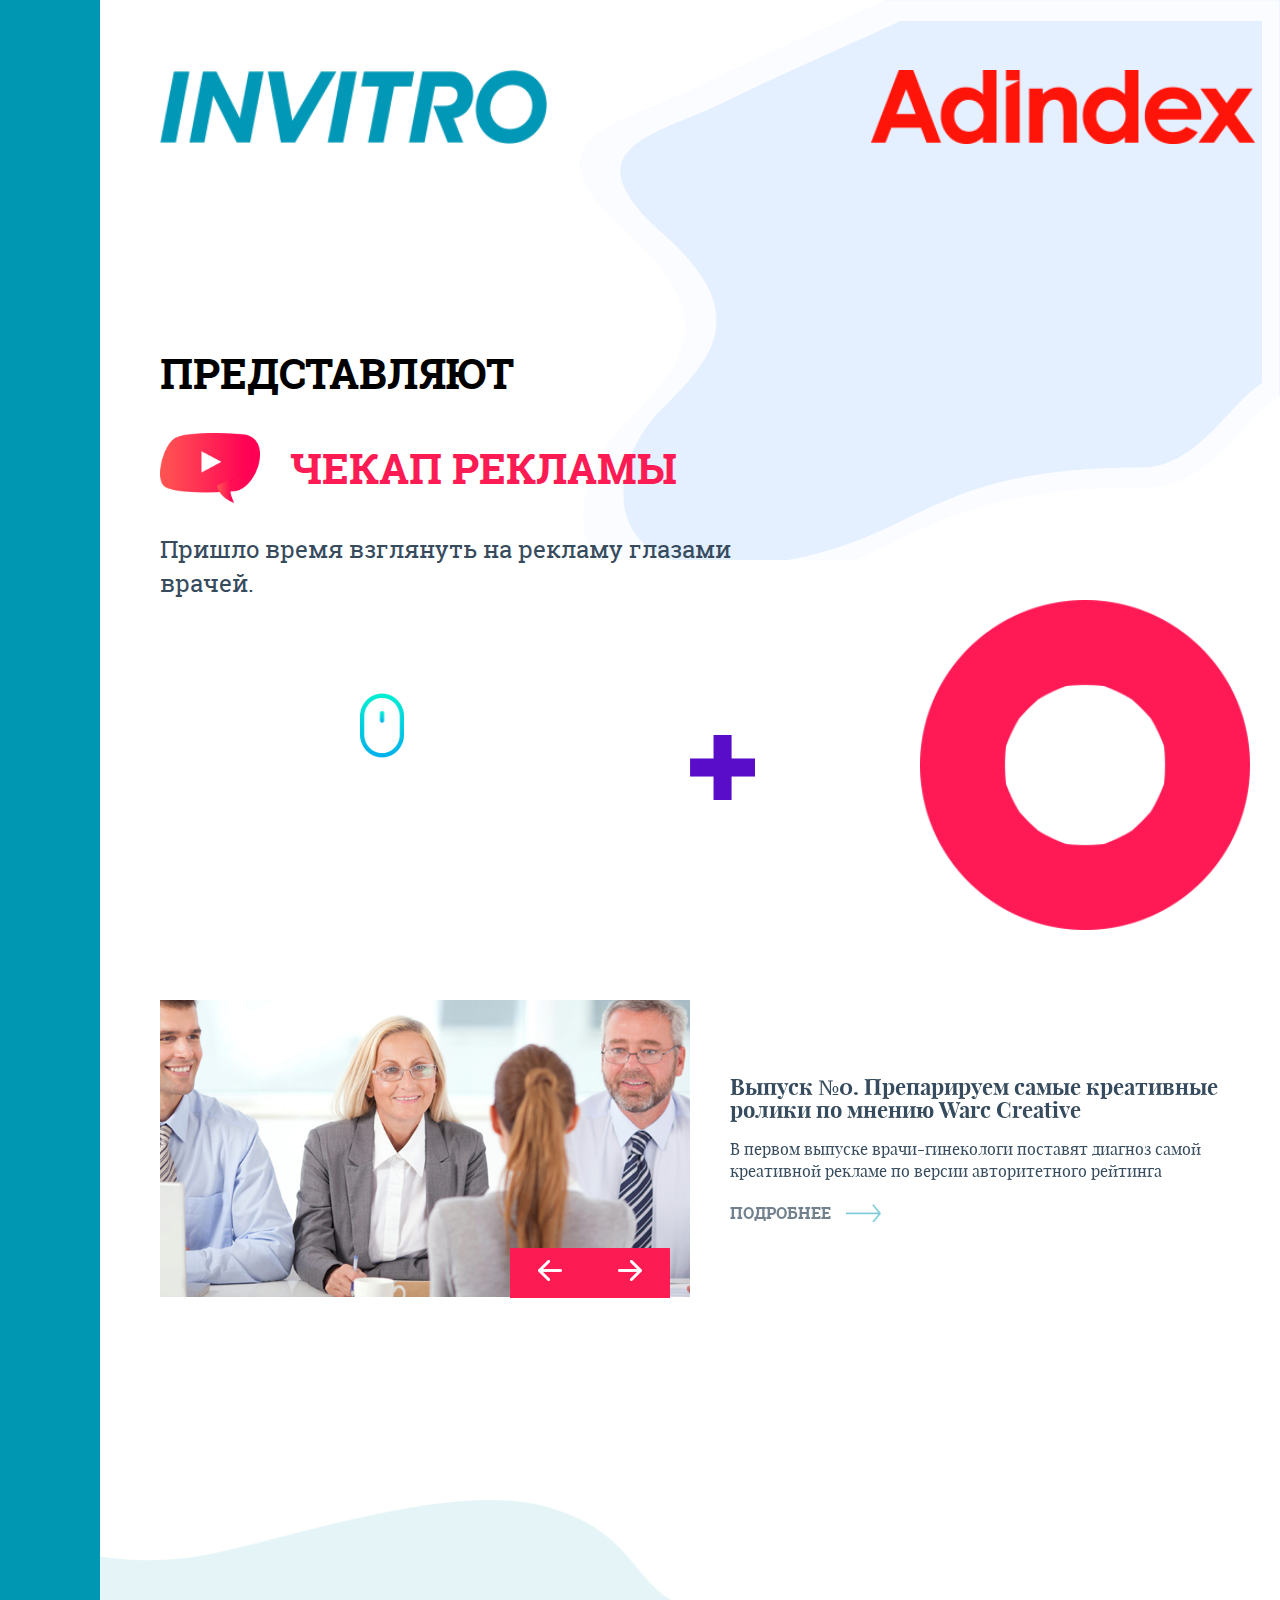
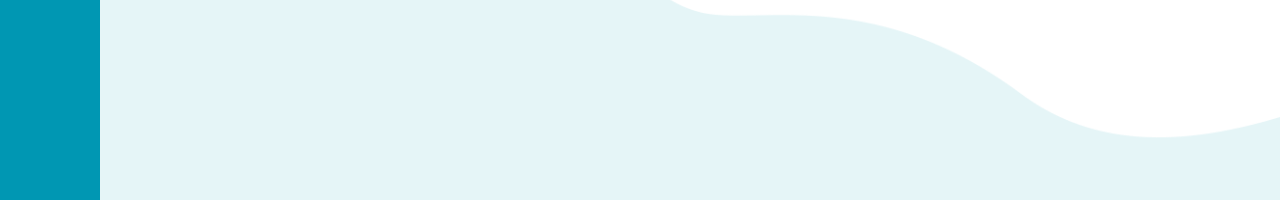
==== docs/index.html @ c3a10576 "Добавил файл docs" ====
<!DOCTYPE html>
<html lang="en">
  <head>
    <meta charset="UTF-8">
    <meta name="viewport" content="width=device-width, initial-scale=1.0">
    <meta name="keywords" content="">
    <meta name="description" content="">
    <meta http-equiv="X-UA-Compatible" content="ie=edge">
    <link rel="stylesheet" href="./assets/styles/app.min.css">
    <script src="assets/scripts/bundle.js" defer></script>
    <script src="https://api-maps.yandex.ru/2.1/?lang=ru_RU" type="text/javascript"></script>
  </head>
  <body>
    <div class="wrapper">
      <div class="maincontent">
        <div class="left_wing">
          <div class="share__social">
            <script src="https://yastatic.net/es5-shims/0.0.2/es5-shims.min.js"></script>
            <script src="https://yastatic.net/share2/share.js"></script>
            <div class="ya-share2" data-services="vkontakte,facebook,telegram" data-counter=""></div>
          </div>
        </div>
        <div class="content">
          <section class="section-first">
            <div class="paralax">
              <div class="paralax-layer1"><img src="assets/images/paralax/layer1.png"></div>
              <div class="paralax-layer2">
                <div class="paralax__doctor-img1"><img src="assets/images/medical/doc1.png"></div>
                <div class="paralax__doctor-img2"><img src="assets/images/medical/doc2.png"></div>
                <div class="paralax__doctor-img3"><img src="assets/images/medical/doc3.png"></div>
                <div class="paralax__doctor-img4"><img src="assets/images/medical/doc4.png"></div>
                <div class="paralax__doctor-img5"><img src="assets/images/medical/doc5.png"></div>
              </div>
              <div class="paralax-layer3"><img src="assets/images/paralax/layer3.png"></div>
              <div class="paralax-layer4">
                <div class="paralax-parts1"><img src="assets/images/parts2/parts1.png"></div>
                <div class="paralax-parts2"><img src="assets/images/parts2/parts2.png"></div>
                <div class="paralax-parts3"><img src="assets/images/parts2/parts3.png"></div>
                <div class="paralax-parts4"><img src="assets/images/parts2/parts4.png"></div>
                <div class="paralax-parts5"><img src="assets/images/parts2/parts5.png"></div>
                <div class="paralax-parts6"><img src="assets/images/parts2/parts6.png"></div>
                <div class="paralax-parts7"><img src="assets/images/parts2/parts7.png"></div>
                <div class="paralax-parts8"><img src="assets/images/parts2/parts8.png"></div>
                <div class="paralax-parts9"><img src="assets/images/parts2/parts9.png"></div>
                <div class="paralax-parts10"><img src="assets/images/parts2/parts10.png"></div>
                <div class="paralax-parts11"><img src="assets/images/parts2/parts11.png"></div>
              </div>
            </div>
            <div class="header">
              <div class="container-home logo-flex"> <a class="link-logo" href="https://www.invitro.ru/" target="_blank"><img class="img-logo" src="assets/images/invpic.png" alt="invitro"></a><a class="link-logo" href="https://adindex.ru/"><img class="img-logo" src="assets/images/adindex.png" alt="adindex"></a></div>
            </div>
            <div class="presents">
              <div class="container-home">
                <div class="presents__shrt-text">Представляют</div>
                <div class="checkup-box">
                  <div class="checkup-item">
                    <div class="checkup-img-wr"><img class="checkup-img" src="assets/images/playred.png"></div>
                    <div class="checkup__shrt-text">Чекап рекламы</div>
                  </div>
                  <div class="checkup__text">Пришло время взглянуть на рекламу глазами <br />врачей. </div>
                  <div class="checkup__mouse">
                    <div class="mouse-img-wr"><img class="mouse-img" src="assets/images/mouse.png"></div>
                    <div class="checkup__mouse-arrow"><img class="arrow-img1" src="assets/images/1.png"><img class="arrow-img2" src="assets/images/2.png"><img class="arrow-img3" src="assets/images/3.png"></div>
                  </div>
                </div>
              </div>
            </div>
            <div class="mouse-mobile">
              <div class="mouse-mobile-img-wr"><img class="mouse-img" src="assets/images/mouse-mob.png"></div>
            </div>
          </section>
          <section class="section-slider">
            <div class="container-home container-slider">
              <div class="slider-home">
                <div class="slider-left__list">
                  <div class="slider-left__item">
                    <div class="slider-left__wr-img"><img class="slider-left-img" src="assets/images/pick.png"></div>
                  </div>
                  <div class="slider-left__item">
                    <div class="slider-left__wr-img"><img class="slider-left-img" src="assets/images/pick.png"></div>
                  </div>
                  <div class="slider-left__item">
                    <div class="slider-left__wr-img"><img class="slider-left-img" src="assets/images/pick.png"></div>
                  </div>
                </div>
                <div class="slider-right__list">
                  <div class="slider-right__item">
                    <div class="slider-right-wr">
                      <div class="slider_title">Выпуск №0. Препарируем самые креативные ролики по мнению Warc Creative
                      </div>
                      <div class="slider_descr">В первом выпуске врачи-гинекологи поставят диагноз самой креативной рекламе по версии авторитетного рейтинга</div><a class="slider_btn-more" href="#">
                        <div class="btn-more-text"> Подробнее</div>
                        <div class="btn-more-arrow"><img class="more-arrow-img" src="assets/images/arrow.png"></div></a>
                    </div>
                  </div>
                  <div class="slider-right__item">
                    <div class="slider-right-wr">
                      <div class="slider_title">Выпуск №1. Препарируем самые креативные ролики по мнению Warc Creative
                      </div>
                      <div class="slider_descr">В первом выпуске врачи-гинекологи поставят диагноз самой креативной рекламе по версии авторитетного рейтинга</div><a class="slider_btn-more" href="#">
                        <div class="btn-more-text"> Подробнее</div>
                        <div class="btn-more-arrow"><img class="more-arrow-img" src="assets/images/arrow.png"></div></a>
                    </div>
                  </div>
                  <div class="slider-right__item">
                    <div class="slider-right-wr">
                      <div class="slider_title">Выпуск №2. Препарируем самые креативные ролики по мнению Warc Creative
                      </div>
                      <div class="slider_descr">В первом выпуске врачи-гинекологи поставят диагноз самой креативной рекламе по версии авторитетного рейтинга</div><a class="slider_btn-more" href="#">
                        <div class="btn-more-text"> Подробнее</div>
                        <div class="btn-more-arrow"><img class="more-arrow-img" src="assets/images/arrow.png"></div></a>
                    </div>
                  </div>
                </div>
              </div>
            </div>
            <div class="footer"></div>
          </section>
        </div>
      </div>
    </div>
  </body>
</html>
---- docs/assets/styles/app.min.css ----
@charset 'UTF-8';.slick-dots li button:before,.slick-next:before,.slick-prev:before,body{-webkit-font-smoothing:antialiased;-moz-osx-font-smoothing:grayscale}body,html{height:auto}*,::after,::before,legend{-webkit-box-sizing:border-box}button,hr,input{overflow:visible}progress,sub,sup{vertical-align:baseline}.section,.wrapper,body{width:100%;position:relative}.maincontent,.section,.wrapper,body,sub,sup{position:relative}.between,.logo-flex{-webkit-box-pack:justify}.fancybox-container,.fancybox-thumbs,.fancybox-thumbs__list a,.slick-slider{-webkit-tap-highlight-color:transparent}.fancybox-thumbs__list,.slick-dots,li,ul{list-style:none}.fancybox-caption,.fancybox-infobar,.slick-slide.dragging img{pointer-events:none}@font-face{font-family:robotoSlabBold;src:url(../fonts/roboto/slab/robotoslab-bold-webfont.woff2) format('woff2'),url(../fonts/roboto/slab/robotoslab-bold-webfont.woff) format('woff');font-weight:400;font-style:normal}@font-face{font-family:robotoSlabRegular;src:url(../fonts/roboto/slab/robotoslab-regular-webfont.woff2) format('woff2'),url(../fonts/roboto/slab/robotoslab-regular-webfont.woff) format('woff');font-weight:400;font-style:normal}@font-face{font-family:playfairDisplayBold;src:url(../fonts/playfair/playfairdisplay-bold-webfont.woff2) format('woff2'),url(../fonts/playfair/playfairdisplay-bold-webfont.woff) format('woff');font-weight:400;font-style:normal}@font-face{font-family:playfairDisplayRegular;src:url(../fonts/playfair/playfairdisplay-regular-webfont.woff2) format('woff2'),url(../fonts/playfair/playfairdisplay-regular-webfont.woff) format('woff');font-weight:400;font-style:normal}@font-face{font-family:playfairDisplayboldItalic;src:url(../fonts/playfair/playfairdisplay-bolditalic-webfont.woff2) format('woff2'),url(../fonts/playfair/playfairdisplay-bolditalic-webfont.woff) format('woff');font-weight:400;font-style:normal}@font-face{font-family:playfairDisplayItalic;src:url(../fonts/playfair/playfairdisplay-italic-webfont.woff2) format('woff2'),url(../fonts/playfair/playfairdisplay-italic-webfont.woff) format('woff');font-weight:400;font-style:normal}@media screen and (max-width:1200px){html{font-style:16px}}@media screen and (max-width:992px){html{font-style:15px}}@media screen and (max-width:768px){html{font-style:14px}}body{margin:0;padding:0;font-size:16px;font-family:Arial,Helvetica,sans-serif;line-height:1.42;color:dark}h1,h2,h3{margin:0;padding:0;font-weight:400}*,::after,::before{box-sizing:border-box}ul{margin:0;padding:0}hr{-webkit-box-sizing:content-box;box-sizing:content-box;height:0}code,kbd,pre,samp{font-family:monospace,monospace;font-size:1em}a{background-color:transparent;cursor:pointer;text-decoration:none}a:focus{outline:0}abbr[title]{border-bottom:none;-webkit-text-decoration:underline dotted;text-decoration:underline dotted}b,strong{font-weight:bolder}small{font-size:80%}sub,sup{font-size:75%;line-height:0}sub{bottom:-.25em}sup{top:-.5em}img{border-style:none}button,input,optgroup,select,textarea{font-family:inherit;font-size:100%;line-height:1.15;margin:0}button,select{text-transform:none}[type=submit],[type=button],[type=reset],button{-webkit-appearance:button}[type=submit]::-moz-focus-inner,[type=button]::-moz-focus-inner,[type=reset]::-moz-focus-inner,button::-moz-focus-inner{border-style:none;padding:0}[type=submit]:-moz-focusring,[type=button]:-moz-focusring,[type=reset]:-moz-focusring,button:-moz-focusring{outline:ButtonText dotted 1px}fieldset{padding:.35em .75em .625em}legend{box-sizing:border-box;color:inherit;display:table;max-width:100%;padding:0;white-space:normal}.container,.container-home{margin:0 auto;max-width:1920px}textarea{overflow:auto}.slick-list,body.compensate-for-scrollbar{overflow:hidden}[type=checkbox],[type=radio]{-webkit-box-sizing:border-box;box-sizing:border-box;padding:0}[type=number]::-webkit-inner-spin-button,[type=number]::-webkit-outer-spin-button{height:auto}[type=search]{-webkit-appearance:textfield;outline-offset:-2px}[type=search]::-webkit-search-decoration{-webkit-appearance:none}details{display:block}summary{display:list-item}[hidden],template{display:none}.maincontent{display:-webkit-box;display:-webkit-flex;display:-ms-flexbox;display:flex}.section{height:auto}.content{width:-webkit-calc(100% - 100px);width:calc(100% - 100px);-webkit-box-sizing:content-box;box-sizing:content-box}@media screen and (max-width:768px){.content{width:-webkit-calc(100% - 70px);width:calc(100% - 70px)}}.container{padding-left:32px;padding-right:32px}@media screen and (max-width:1400px){.container{max-width:1400px;width:100%}}@media screen and (max-width:1200px){.container{max-width:1200px;width:100%}}@media screen and (max-width:992px){.container{max-width:992px;width:100%}}@media screen and (max-width:768px){.container{max-width:768px;width:100%}}@media screen and (max-width:480px){html{font-style:13px}.maincontent{display:block}.content{width:100%}.container{max-width:480px;width:100%;padding-left:16px;padding-right:16px}}@media screen and (max-width:320px){.container{min-width:320px}}.flex-992{display:-webkit-box;display:-webkit-flex;display:-ms-flexbox;display:flex}@media screen and (max-width:992px){.flex-992{display:block}}.flex-768{display:-webkit-box;display:-webkit-flex;display:-ms-flexbox;display:flex}.between{-webkit-justify-content:space-between;-ms-flex-pack:justify;justify-content:space-between}.aline-items-center,.checkup-item,.slider-home{-webkit-box-align:center}.aline-items-center{-webkit-align-items:center;-ms-flex-align:center;align-items:center}.mt-gap{margin-top:32px}.mt-70{margin-top:70px}.mt-100{margin-top:100px}.fix-widt70{width:70%}@media screen and (max-width:768px){.flex-768{display:block}.mt-gap_mob{margin-top:16px}.fix-widt70{width:100%}}.fix-widt50{width:50%}@media screen and (max-width:768px){.fix-widt50{width:100%}}.fix-widt49{width:49%}@media screen and (max-width:768px){.fix-widt49{width:100%}}.fix-widt30{width:30%}.float-r{float:right;margin-left:32px}@media screen and (max-width:768px){.fix-widt30{width:100%}.float-r{float:none;margin-left:0}}.float-l{float:left;margin-right:32px}@media screen and (max-width:768px){.float-l{float:none;margin-right:0}}.txt-center{text-align:center}.clearfix::after{content:"";display:table;clear:both}.slick-list,.slick-slider,.slick-track{position:relative;display:block}.slick-slider{-webkit-box-sizing:border-box;box-sizing:border-box;-webkit-user-select:none;-moz-user-select:none;-ms-user-select:none;user-select:none;-webkit-touch-callout:none;-khtml-user-select:none;-ms-touch-action:pan-y;touch-action:pan-y}.fancybox-infobar,.fancybox-slide--image .fancybox-content{-webkit-user-select:none;-ms-user-select:none;-moz-user-select:none}.slick-list{margin:0;padding:0}.slick-list:focus{outline:0}.slick-list.dragging{cursor:pointer;cursor:hand}.slick-slider .slick-list,.slick-slider .slick-track{-webkit-transform:translate3d(0,0,0);-ms-transform:translate3d(0,0,0);transform:translate3d(0,0,0)}.slick-track{top:0;left:0;margin-left:auto;margin-right:auto}.slick-track:after,.slick-track:before{display:table;content:''}.slick-track:after{clear:both}.slick-loading .slick-track{visibility:hidden}.slick-slide{display:none;float:left;height:100%;min-height:1px}[dir=rtl] .slick-slide{float:right}.slick-slide img{display:block}.slick-slide.slick-loading img{display:none}.slick-initialized .slick-slide{display:block}.slick-loading .slick-slide{visibility:hidden}.slick-vertical .slick-slide{display:block;height:auto;border:1px solid transparent}.slick-arrow.slick-hidden{display:none}.slick-loading .slick-list{background:url(../images/ajax-loader.gif) center center no-repeat #fff}@font-face{font-family:slick;font-weight:400;font-style:normal;src:url(../fonts/slick.eot);src:url(../fonts/slick.eot?#iefix) format('embedded-opentype'),url(../fonts/slick.woff) format('woff'),url(../fonts/slick.ttf) format('truetype'),url(../fonts/slick.svg#slick) format('svg')}.slick-next,.slick-prev{font-size:0;line-height:0;position:absolute;top:50%;display:block;width:20px;height:20px;padding:0;-webkit-transform:translate(0,-50%);-ms-transform:translate(0,-50%);transform:translate(0,-50%);cursor:pointer;color:transparent;border:none;outline:0;background:0 0}.slick-next:focus,.slick-next:hover,.slick-prev:focus,.slick-prev:hover{color:transparent;outline:0;background:0 0}.slick-next:focus:before,.slick-next:hover:before,.slick-prev:focus:before,.slick-prev:hover:before{opacity:1}.slick-next.slick-disabled:before,.slick-prev.slick-disabled:before{opacity:.25}.slick-next:before,.slick-prev:before{font-family:slick;font-size:20px;line-height:1;opacity:.75;color:#fff}.slick-prev{left:-25px}[dir=rtl] .slick-prev{right:-25px;left:auto}.slick-prev:before{content:'←'}.slick-next:before,[dir=rtl] .slick-prev:before{content:'→'}.slick-next{right:-25px}[dir=rtl] .slick-next{right:auto;left:-25px}[dir=rtl] .slick-next:before{content:'←'}.slick-dotted.slick-slider{margin-bottom:30px}.slick-dots{position:absolute;bottom:-25px;display:block;width:100%;padding:0;margin:0;text-align:center}.slick-dots li{position:relative;display:inline-block;width:20px;height:20px;margin:0 5px;padding:0;cursor:pointer}.slick-dots li button{font-size:0;line-height:0;display:block;width:20px;height:20px;padding:5px;cursor:pointer;color:transparent;border:0;outline:0;background:0 0}.slick-dots li button:focus,.slick-dots li button:hover{outline:0}.slick-dots li button:focus:before,.slick-dots li button:hover:before{opacity:1}.slick-dots li button:before{font-family:slick;font-size:6px;line-height:20px;position:absolute;top:0;left:0;width:20px;height:20px;content:'•';text-align:center;opacity:.25;color:#000}.slick-dots li.slick-active button:before{opacity:.75;color:#000}.fancybox-outer,.fancybox-thumbs{-webkit-overflow-scrolling:touch}.fancybox-active{height:auto}.fancybox-is-hidden{left:-9999px;margin:0;position:absolute!important;top:-9999px;visibility:hidden}.fancybox-container{-webkit-backface-visibility:hidden;height:100%;left:0;outline:0;position:fixed;top:0;-ms-touch-action:manipulation;touch-action:manipulation;-webkit-transform:translateZ(0);transform:translateZ(0);width:100%;z-index:99992}.fancybox-container *{-webkit-box-sizing:border-box;box-sizing:border-box}.fancybox-bg,.fancybox-inner,.fancybox-outer,.fancybox-stage{bottom:0;left:0;position:absolute;right:0;top:0}.fancybox-outer{overflow-y:auto}.fancybox-bg{background:#1e1e1e;opacity:0;-webkit-transition-duration:inherit;-o-transition-duration:inherit;transition-duration:inherit;-webkit-transition-property:opacity;-o-transition-property:opacity;transition-property:opacity;-webkit-transition-timing-function:cubic-bezier(.47,0,.74,.71);-o-transition-timing-function:cubic-bezier(.47,0,.74,.71);transition-timing-function:cubic-bezier(.47,0,.74,.71)}.fancybox-is-open .fancybox-bg{opacity:.9;-webkit-transition-timing-function:cubic-bezier(.22,.61,.36,1);-o-transition-timing-function:cubic-bezier(.22,.61,.36,1);transition-timing-function:cubic-bezier(.22,.61,.36,1)}.fancybox-caption,.fancybox-infobar,.fancybox-navigation .fancybox-button,.fancybox-toolbar{direction:ltr;opacity:0;position:absolute;-webkit-transition:opacity .25s ease,visibility 0s ease .25s;-o-transition:opacity .25s ease,visibility 0s ease .25s;transition:opacity .25s ease,visibility 0s ease .25s;visibility:hidden;z-index:99997}.fancybox-show-caption .fancybox-caption,.fancybox-show-infobar .fancybox-infobar,.fancybox-show-nav .fancybox-navigation .fancybox-button,.fancybox-show-toolbar .fancybox-toolbar{opacity:1;-webkit-transition:opacity .25s ease 0s,visibility 0s ease 0s;-o-transition:opacity .25s ease 0s,visibility 0s ease 0s;transition:opacity .25s ease 0s,visibility 0s ease 0s;visibility:visible}.fancybox-infobar{color:#ccc;font-size:13px;-webkit-font-smoothing:subpixel-antialiased;height:44px;left:0;line-height:44px;min-width:44px;mix-blend-mode:difference;padding:0 10px;top:0;-webkit-touch-callout:none;user-select:none}.fancybox-toolbar{right:0;top:0}.fancybox-stage{direction:ltr;overflow:visible;-webkit-transform:translateZ(0);transform:translateZ(0);z-index:99994}.fancybox-is-open .fancybox-stage{overflow:hidden}.fancybox-slide{-webkit-backface-visibility:hidden;display:none;height:100%;left:0;outline:0;overflow:auto;-webkit-overflow-scrolling:touch;padding:44px;position:absolute;text-align:center;top:0;-webkit-transition-property:opacity,-webkit-transform;-o-transition-property:transform,opacity;transition-property:transform,opacity;transition-property:transform,opacity,-webkit-transform;white-space:normal;width:100%;z-index:99994}.fancybox-slide::before{content:'';display:inline-block;font-size:0;height:100%;vertical-align:middle;width:0}.fancybox-is-sliding .fancybox-slide,.fancybox-slide--current,.fancybox-slide--next,.fancybox-slide--previous{display:block}.fancybox-slide--image{overflow:hidden;padding:44px 0}.fancybox-slide--image::before{display:none}.fancybox-slide--html{padding:6px}.fancybox-content{background:#fff;display:inline-block;margin:0;max-width:100%;overflow:auto;-webkit-overflow-scrolling:touch;padding:44px;position:relative;text-align:left;vertical-align:middle}.fancybox-slide--image .fancybox-content{-webkit-animation-timing-function:cubic-bezier(.5,0,.14,1);animation-timing-function:cubic-bezier(.5,0,.14,1);-webkit-backface-visibility:hidden;background:no-repeat;-webkit-background-size:100% 100%;background-size:100% 100%;left:0;max-width:none;overflow:visible;padding:0;position:absolute;top:0;-webkit-transform-origin:top left;-ms-transform-origin:top left;transform-origin:top left;-webkit-transition-property:opacity,-webkit-transform;-o-transition-property:transform,opacity;transition-property:transform,opacity;transition-property:transform,opacity,-webkit-transform;user-select:none;z-index:99995}.fancybox-can-zoomOut .fancybox-content{cursor:-webkit-zoom-out;cursor:zoom-out}.fancybox-can-zoomIn .fancybox-content{cursor:-webkit-zoom-in;cursor:zoom-in}.fancybox-can-pan .fancybox-content,.fancybox-can-swipe .fancybox-content{cursor:-webkit-grab;cursor:grab}.fancybox-is-grabbing .fancybox-content{cursor:-webkit-grabbing;cursor:grabbing}.fancybox-container [data-selectable=true]{cursor:#364b5d}.fancybox-image,.fancybox-spaceball{background:0 0;border:0;height:100%;left:0;margin:0;max-height:none;max-width:none;padding:0;position:absolute;top:0;-webkit-user-select:none;-moz-user-select:none;-ms-user-select:none;user-select:none;width:100%}.fancybox-spaceball{z-index:1}.fancybox-slide--iframe .fancybox-content,.fancybox-slide--map .fancybox-content,.fancybox-slide--pdf .fancybox-content,.fancybox-slide--video .fancybox-content{height:100%;overflow:visible;padding:0;width:100%}.fancybox-slide--video .fancybox-content{background:#000}.fancybox-slide--map .fancybox-content{background:#e5e3df}.fancybox-slide--iframe .fancybox-content{background:#fff}.fancybox-iframe,.fancybox-video{background:0 0;border:0;display:block;height:100%;margin:0;overflow:hidden;padding:0;width:100%}.fancybox-iframe{left:0;position:absolute;top:0}.fancybox-error{background:#fff;cursor:#000;max-width:400px;padding:40px;width:100%}.fancybox-error p{color:#444;font-size:16px;line-height:20px;margin:0;padding:0}.fancybox-button{background:rgba(30,30,30,.6);border:0;-webkit-border-radius:0;border-radius:0;-webkit-box-shadow:none;box-shadow:none;cursor:pointer;display:inline-block;height:44px;margin:0;padding:10px;position:relative;-webkit-transition:color .2s;-o-transition:color .2s;transition:color .2s;vertical-align:top;visibility:inherit;width:44px}.fancybox-button,.fancybox-button:link,.fancybox-button:visited{color:#ccc}.fancybox-button:hover{color:#fff}.fancybox-button:focus{outline:0}.fancybox-button.fancybox-focus{outline:dotted 1px}.fancybox-button[disabled],.fancybox-button[disabled]:hover{color:#888;cursor:#000;outline:0}.fancybox-button div{height:100%}.fancybox-button svg{display:block;height:100%;overflow:visible;position:relative;width:100%}.fancybox-button--fsenter svg:nth-child(2),.fancybox-button--fsexit svg:nth-child(1),.fancybox-button--pause svg:nth-child(1),.fancybox-button--play svg:nth-child(2),.fancybox-is-scaling .fancybox-close-small,.fancybox-is-zoomable.fancybox-can-pan .fancybox-close-small{display:none}.fancybox-button svg path{fill:currentColor;stroke-width:0}.fancybox-progress{background:#ff5268;height:2px;left:0;position:absolute;right:0;top:0;-webkit-transform:scaleX(0);-ms-transform:scaleX(0);transform:scaleX(0);-webkit-transform-origin:0;-ms-transform-origin:0;transform-origin:0;-webkit-transition-property:-webkit-transform;-o-transition-property:transform;transition-property:transform;transition-property:transform,-webkit-transform;-webkit-transition-timing-function:linear;-o-transition-timing-function:linear;transition-timing-function:linear;z-index:99998}.fancybox-close-small{background:0 0;border:0;-webkit-border-radius:0;border-radius:0;color:#ccc;cursor:pointer;opacity:.8;padding:8px;position:absolute;right:-12px;top:-44px;z-index:401}.fancybox-close-small:hover{color:#fff;opacity:1}.fancybox-slide--html .fancybox-close-small{color:currentColor;padding:10px;right:0;top:0}.fancybox-slide--image.fancybox-is-scaling .fancybox-content{overflow:hidden}.fancybox-navigation .fancybox-button{-webkit-background-clip:content-box;background-clip:content-box;height:100px;opacity:0;position:absolute;top:-webkit-calc(50% - 50px);top:calc(50% - 50px);width:70px}.fancybox-navigation .fancybox-button div{padding:7px}.fancybox-navigation .fancybox-button--arrow_left{left:0;left:env(safe-area-inset-left);padding:31px 26px 31px 6px}.fancybox-navigation .fancybox-button--arrow_right{padding:31px 6px 31px 26px;right:0;right:env(safe-area-inset-right)}.fancybox-caption{background:-webkit-gradient(linear,left bottom,left top,from(rgba(0,0,0,.85)),color-stop(50%,rgba(0,0,0,.3)),color-stop(65%,rgba(0,0,0,.15)),color-stop(75.5%,rgba(0,0,0,.075)),color-stop(82.85%,rgba(0,0,0,.037)),color-stop(88%,rgba(0,0,0,.019)),to(rgba(0,0,0,0)));background:-webkit-linear-gradient(bottom,rgba(0,0,0,.85) 0,rgba(0,0,0,.3) 50%,rgba(0,0,0,.15) 65%,rgba(0,0,0,.075) 75.5%,rgba(0,0,0,.037) 82.85%,rgba(0,0,0,.019) 88%,rgba(0,0,0,0) 100%);background:-o-linear-gradient(bottom,rgba(0,0,0,.85) 0,rgba(0,0,0,.3) 50%,rgba(0,0,0,.15) 65%,rgba(0,0,0,.075) 75.5%,rgba(0,0,0,.037) 82.85%,rgba(0,0,0,.019) 88%,rgba(0,0,0,0) 100%);background:linear-gradient(to top,rgba(0,0,0,.85) 0,rgba(0,0,0,.3) 50%,rgba(0,0,0,.15) 65%,rgba(0,0,0,.075) 75.5%,rgba(0,0,0,.037) 82.85%,rgba(0,0,0,.019) 88%,rgba(0,0,0,0) 100%);bottom:0;color:#eee;font-size:14px;font-weight:400;left:0;line-height:1.5;padding:75px 44px 25px;right:0;text-align:center;z-index:99996}.fancybox-caption--separate{margin-top:-50px}.fancybox-caption__body{max-height:50vh;overflow:auto;pointer-events:all}.fancybox-caption a,.fancybox-caption a:link,.fancybox-caption a:visited{color:#ccc;text-decoration:none}.fancybox-caption a:hover{color:#fff;text-decoration:underline}.fancybox-loading{-webkit-animation:fancybox-rotate 1s linear infinite;animation:fancybox-rotate 1s linear infinite;background:0 0;border:4px solid #888;border-bottom-color:#fff;-webkit-border-radius:50%;border-radius:50%;height:50px;left:50%;margin:-25px 0 0 -25px;opacity:.7;padding:0;position:absolute;top:50%;width:50px;z-index:99999}.fancybox-animated{-webkit-transition-timing-function:cubic-bezier(0,0,.25,1);-o-transition-timing-function:cubic-bezier(0,0,.25,1);transition-timing-function:cubic-bezier(0,0,.25,1)}.fancybox-fx-slide.fancybox-slide--previous{opacity:0;-webkit-transform:translate3d(-100%,0,0);transform:translate3d(-100%,0,0)}.fancybox-fx-slide.fancybox-slide--next{opacity:0;-webkit-transform:translate3d(100%,0,0);transform:translate3d(100%,0,0)}.fancybox-fx-slide.fancybox-slide--current{opacity:1;-webkit-transform:translate3d(0,0,0);transform:translate3d(0,0,0)}.fancybox-fx-fade.fancybox-slide--next,.fancybox-fx-fade.fancybox-slide--previous{opacity:0;-webkit-transition-timing-function:cubic-bezier(.19,1,.22,1);-o-transition-timing-function:cubic-bezier(.19,1,.22,1);transition-timing-function:cubic-bezier(.19,1,.22,1)}.fancybox-fx-fade.fancybox-slide--current{opacity:1}.fancybox-fx-zoom-in-out.fancybox-slide--previous{opacity:0;-webkit-transform:scale3d(1.5,1.5,1.5);transform:scale3d(1.5,1.5,1.5)}.fancybox-fx-zoom-in-out.fancybox-slide--next{opacity:0;-webkit-transform:scale3d(.5,.5,.5);transform:scale3d(.5,.5,.5)}.fancybox-fx-zoom-in-out.fancybox-slide--current{opacity:1;-webkit-transform:scale3d(1,1,1);transform:scale3d(1,1,1)}.fancybox-fx-rotate.fancybox-slide--previous{opacity:0;-webkit-transform:rotate(-360deg);-ms-transform:rotate(-360deg);transform:rotate(-360deg)}.fancybox-fx-rotate.fancybox-slide--next{opacity:0;-webkit-transform:rotate(360deg);-ms-transform:rotate(360deg);transform:rotate(360deg)}.fancybox-fx-rotate.fancybox-slide--current{opacity:1;-webkit-transform:rotate(0);-ms-transform:rotate(0);transform:rotate(0)}.fancybox-fx-circular.fancybox-slide--previous{opacity:0;-webkit-transform:scale3d(0,0,0) translate3d(-100%,0,0);transform:scale3d(0,0,0) translate3d(-100%,0,0)}.fancybox-fx-circular.fancybox-slide--next{opacity:0;-webkit-transform:scale3d(0,0,0) translate3d(100%,0,0);transform:scale3d(0,0,0) translate3d(100%,0,0)}.fancybox-fx-circular.fancybox-slide--current{opacity:1;-webkit-transform:scale3d(1,1,1) translate3d(0,0,0);transform:scale3d(1,1,1) translate3d(0,0,0)}.fancybox-fx-tube.fancybox-slide--previous{-webkit-transform:translate3d(-100%,0,0) scale(.1) skew(-10deg);transform:translate3d(-100%,0,0) scale(.1) skew(-10deg)}.fancybox-fx-tube.fancybox-slide--next{-webkit-transform:translate3d(100%,0,0) scale(.1) skew(10deg);transform:translate3d(100%,0,0) scale(.1) skew(10deg)}.fancybox-fx-tube.fancybox-slide--current{-webkit-transform:translate3d(0,0,0) scale(1);transform:translate3d(0,0,0) scale(1)}@media all and (max-height:576px){.fancybox-slide{padding-left:6px;padding-right:6px}.fancybox-slide--image{padding:6px 0}.fancybox-close-small{right:-6px}.fancybox-slide--image .fancybox-close-small{background:#4e4e4e;color:#f2f4f6;height:36px;opacity:1;padding:6px;right:0;top:0;width:36px}.fancybox-caption{padding-left:12px;padding-right:12px}}@-webkit-keyframes fancybox-rotate{100%{-webkit-transform:rotate(360deg);transform:rotate(360deg)}}@keyframes fancybox-rotate{100%{-webkit-transform:rotate(360deg);transform:rotate(360deg)}}.fancybox-button--fullscreen::before{width:15px;height:11px;left:-webkit-calc(50% - 7px);left:calc(50% - 7px);top:-webkit-calc(50% - 6px);top:calc(50% - 6px);border:2px solid;background:0 0}.fancybox-share{background:#f4f4f4;-webkit-border-radius:3px;border-radius:3px;max-width:90%;padding:30px;text-align:center}.fancybox-share h1{color:#222;font-size:35px;font-weight:700;margin:0 0 20px}.fancybox-share p{margin:0;padding:0}.fancybox-share__button{border:0;-webkit-border-radius:3px;border-radius:3px;display:inline-block;font-size:14px;font-weight:700;line-height:40px;margin:0 5px 10px;min-width:130px;padding:0 15px;text-decoration:none;-webkit-transition:all .2s;-o-transition:all .2s;transition:all .2s;-webkit-user-select:none;-moz-user-select:none;-ms-user-select:none;user-select:none;white-space:nowrap}.fancybox-share__button:link,.fancybox-share__button:visited{color:#fff}.fancybox-share__button:hover{text-decoration:none}.fancybox-share__button--fb{background:#3b5998}.fancybox-share__button--fb:hover{background:#344e86}.fancybox-share__button--pt{background:#bd081d}.fancybox-share__button--pt:hover{background:#aa0719}.fancybox-share__button--tw{background:#1da1f2}.fancybox-share__button--tw:hover{background:#0d95e8}.fancybox-share__button svg{height:25px;margin-right:7px;position:relative;top:-1px;vertical-align:middle;width:25px}.fancybox-share__button svg path{fill:#fff}.fancybox-share__input{background:0 0;border:0;border-bottom:1px solid #d7d7d7;-webkit-border-radius:0;border-radius:0;color:#5d5b5b;font-size:14px;margin:10px 0 0;outline:0;padding:10px 15px;width:100%}.fancybox-button--pause::before,.fancybox-button--play::before{top:-webkit-calc(50% - 6px);top:calc(50% - 6px);left:-webkit-calc(50% - 4px);left:calc(50% - 4px);background:0 0}.fancybox-button--play::before{width:0;height:0;border-top:6px inset transparent;border-bottom:6px inset transparent;border-left:10px solid;-webkit-border-radius:1px;border-radius:1px}.fancybox-button--pause::before{width:7px;height:11px;border-style:solid;border-width:0 2px}.fancybox-thumbs{background:#ddd;bottom:0;display:none;margin:0;-ms-overflow-style:-ms-autohiding-scrollbar;padding:2px 2px 4px;position:absolute;right:0;top:0;width:212px;z-index:99995}.fancybox-thumbs-x{overflow-x:auto;overflow-y:hidden}.fancybox-show-thumbs .fancybox-thumbs{display:block}.fancybox-show-thumbs .fancybox-inner{right:212px}.fancybox-thumbs__list{font-size:0;height:100%;margin:0;overflow-x:hidden;overflow-y:auto;padding:0;position:absolute;position:relative;white-space:nowrap;width:100%}.fancybox-thumbs-x .fancybox-thumbs__list{overflow:hidden}.fancybox-thumbs-y .fancybox-thumbs__list::-webkit-scrollbar{width:7px}.fancybox-thumbs-y .fancybox-thumbs__list::-webkit-scrollbar-track{background:#fff;-webkit-border-radius:10px;border-radius:10px;-webkit-box-shadow:inset 0 0 6px rgba(0,0,0,.3);box-shadow:inset 0 0 6px rgba(0,0,0,.3)}.fancybox-thumbs-y .fancybox-thumbs__list::-webkit-scrollbar-thumb{background:#2a2a2a;-webkit-border-radius:10px;border-radius:10px}.fancybox-thumbs__list a{-webkit-backface-visibility:hidden;backface-visibility:hidden;background-color:rgba(0,0,0,.1);background-position:center center;background-repeat:no-repeat;-webkit-background-size:cover;background-size:cover;cursor:pointer;float:left;height:75px;margin:2px;max-height:-webkit-calc(100% - 8px);max-height:calc(100% - 8px);max-width:-webkit-calc(50% - 4px);max-width:calc(50% - 4px);outline:0;overflow:hidden;padding:0;position:relative;width:100px}.fancybox-thumbs__list a::before{border:6px solid #ff5268;bottom:0;content:'';left:0;opacity:0;position:absolute;right:0;top:0;-webkit-transition:all .2s cubic-bezier(.25,.46,.45,.94);-o-transition:all .2s cubic-bezier(.25,.46,.45,.94);transition:all .2s cubic-bezier(.25,.46,.45,.94);z-index:99991}.fancybox-thumbs__list a:focus::before{opacity:.5}.fancybox-thumbs__list a.fancybox-thumbs-active::before{opacity:1}@media all and (max-width:576px){.fancybox-thumbs{width:110px}.fancybox-show-thumbs .fancybox-inner{right:110px}.fancybox-thumbs__list a{max-width:-webkit-calc(100% - 10px);max-width:calc(100% - 10px)}}.left_wing{width:100px;background-color:#0097b3;position:relative}@media screen and (max-width:768px){.left_wing{width:70px}}@media screen and (max-width:480px){.left_wing{width:100%;height:70px}}.share__social{position:fixed;z-index:10;top:50%;-webkit-transform:translateY(-50%);-ms-transform:translateY(-50%);transform:translateY(-50%);display:-webkit-box;display:-webkit-flex;display:-ms-flexbox;display:flex;-webkit-box-pack:center;-webkit-justify-content:center;-ms-flex-pack:center;justify-content:center;width:100px}@media screen and (max-width:768px){.share__social{width:70px}}@media screen and (max-width:480px){.share__social{width:100%;position:absolute}.ya-share2__list{display:-webkit-box!important;display:-webkit-flex!important;display:-ms-flexbox!important;display:flex!important}}.ya-share2__item{margin:0!important;display:block!important;border:1px solid #fff;border-bottom:none}.ya-share2__item:last-child{border-bottom:1px solid #fff}.ya-share2__badge{background-color:transparent!important}.ya-share2__icon{width:50px!important;height:50px!important}.paralax{position:absolute;top:0;right:0;width:900px;height:760px;z-index:-10;overflow:hidden}.paralax img{display:block;max-width:100%}@media screen and (max-width:1440px){.paralax{width:700px;height:560px}}.paralax-layer1,.paralax-layer2,.paralax-layer3,.paralax-layer4{position:absolute;top:0;left:0;width:100%;height:100%}.paralax-layer1{z-index:0}.paralax-layer2{z-index:10}.paralax-layer3{z-index:20}@media screen and (max-width:768px){.paralax-layer1,.paralax-layer2,.paralax-layer3{display:none}}.paralax-layer4{z-index:15}.paralax__doctor-img1{position:absolute;-webkit-transform:translate(0,700px);-ms-transform:translate(0,700px);transform:translate(0,700px);left:35%;width:300px;height:400px;-webkit-animation:visible1 1s 1s ease-in-out forwards;animation:visible1 1s 1s ease-in-out forwards;z-index:50}.paralax__doctor-img2{position:absolute;-webkit-transform:translate(900px,290px);-ms-transform:translate(900px,290px);transform:translate(900px,290px);width:300px;height:350px;z-index:40;-webkit-animation:visible2 1s 1.5s ease-in-out forwards;animation:visible2 1s 1.5s ease-in-out forwards}.paralax__doctor-img3{position:absolute;-webkit-transform:translate(180px,780px);-ms-transform:translate(180px,780px);transform:translate(180px,780px);width:250px;height:300px;z-index:40;-webkit-animation:visible3 1s 1.5s ease-in-out forwards;animation:visible3 1s 1.5s ease-in-out forwards}.paralax__doctor-img4{position:absolute;-webkit-transform:translate(430px,-385px);-ms-transform:translate(430px,-385px);transform:translate(430px,-385px);width:200px;height:250px;z-index:30;-webkit-animation:visible4 1s 2s ease-in-out forwards;animation:visible4 1s 2s ease-in-out forwards}.paralax__doctor-img5{position:absolute;-webkit-transform:translate(230px,-385px);-ms-transform:translate(230px,-385px);transform:translate(230px,-385px);width:230px;height:270px;z-index:30;-webkit-animation:visible5 1.5s 1.9s ease-in-out forwards;animation:visible5 1.5s 1.9s ease-in-out forwards}.paralax-parts1,.paralax-parts10,.paralax-parts11,.paralax-parts2,.paralax-parts3,.paralax-parts4,.paralax-parts5,.paralax-parts6,.paralax-parts7,.paralax-parts8,.paralax-parts9{position:absolute;width:50px;opacity:0;-webkit-animation:parts 2s 3s ease-in-out forwards;animation:parts 2s 3s ease-in-out forwards}.paralax-parts1{bottom:100px;left:100px}.paralax-parts2{top:10px;left:50%}.paralax-parts3{top:30%;right:90px}.paralax-parts4{top:30%;left:74px}.paralax-parts5{top:24%;left:625px}.paralax-parts6{top:100px;left:400px}.paralax-parts7{bottom:47px;left:100px}.paralax-parts8{bottom:90px;left:190px}.paralax-parts9{bottom:160px;left:170px}.paralax-parts10{top:37%;left:675px}.paralax-parts11{top:47%;left:665px}@-webkit-keyframes visible1{0%,10%{-webkit-transform:translate(0,700px);transform:translate(0,700px)}100%{-webkit-transform:translate(0,390px);transform:translate(0,390px)}}@keyframes visible1{0%,10%{-webkit-transform:translate(0,700px);transform:translate(0,700px)}100%{-webkit-transform:translate(0,390px);transform:translate(0,390px)}}@-webkit-keyframes visible2{0%{-webkit-transform:translate(900px,290px);transform:translate(900px,290px)}100%{-webkit-transform:translate(450px,290px);transform:translate(450px,290px)}}@keyframes visible2{0%{-webkit-transform:translate(900px,290px);transform:translate(900px,290px)}100%{-webkit-transform:translate(450px,290px);transform:translate(450px,290px)}}@-webkit-keyframes visible3{0%{-webkit-transform:translate(180px,780px);transform:translate(180px,780px)}100%{-webkit-transform:translate(180px,280px);transform:translate(180px,280px)}}@keyframes visible3{0%{-webkit-transform:translate(180px,780px);transform:translate(180px,780px)}100%{-webkit-transform:translate(180px,280px);transform:translate(180px,280px)}}@-webkit-keyframes visible4{0%{-webkit-transform:translate(430px,-385px);transform:translate(430px,-385px)}100%{-webkit-transform:translate(430px,185px);transform:translate(430px,185px)}}@keyframes visible4{0%{-webkit-transform:translate(430px,-385px);transform:translate(430px,-385px)}100%{-webkit-transform:translate(430px,185px);transform:translate(430px,185px)}}@-webkit-keyframes visible5{0%{-webkit-transform:translate(230px,-385px);transform:translate(230px,-385px)}100%{-webkit-transform:translate(230px,140px);transform:translate(230px,140px)}}@keyframes visible5{0%{-webkit-transform:translate(230px,-385px);transform:translate(230px,-385px)}100%{-webkit-transform:translate(230px,140px);transform:translate(230px,140px)}}.arrow-img1,.arrow-img2{-ms-transform:translateX(-50%);-webkit-transition:all ease-in-out .5s;-o-transition:all ease-in-out .5s}@-webkit-keyframes parts{0%{opacity:0}100%{opacity:1}}@keyframes parts{0%{opacity:0}100%{opacity:1}}.section-first{min-height:100vh;position:relative;padding-top:70px}.section-first:after,.section-first:before{content:'';position:absolute}.section-first:after{display:block;bottom:-30px;right:30px;width:330px;height:330px;background:url(../images/parts/circle.png) no-repeat;-webkit-background-size:cover;background-size:cover;z-index:-1}@media screen and (max-width:768px){.section-first:after{right:20px;bottom:70px;width:180px;height:180px}}@media screen and (max-width:480px){.ya-share2__item{border-bottom:1px solid #fff;border-right:none}.ya-share2__item:last-child{border-right:1px solid #fff}.section-first:after{display:none}}.section-first:before{display:block;bottom:100px;left:50%;width:65px;height:65px;background:url(../images/parts/plus.png) no-repeat;-webkit-background-size:cover;background-size:cover;z-index:0}@media screen and (max-width:992px){.section-first{padding-top:30px}.section-first:before{width:40px;height:40px;bottom:0;left:20%}}.header{width:100%}.container-home{padding:0 60px}.logo-flex{display:-webkit-box;display:-webkit-flex;display:-ms-flexbox;display:flex;-webkit-justify-content:space-between;-ms-flex-pack:justify;justify-content:space-between}.content__header__logo{height:60px}@media screen and (max-width:1200px){.link-logo{width:300px;height:50px;text-align:center}.img-logo{max-width:100%}}@media screen and (max-width:992px){.link-logo{width:250px;height:40px}.img-logo{max-width:100%}}@media screen and (max-width:768px){.container-home{padding:0 16px}.logo-flex{-webkit-box-orient:vertical;-webkit-box-direction:normal;-webkit-flex-direction:column;-ms-flex-direction:column;flex-direction:column;-webkit-box-align:center;-webkit-align-items:center;-ms-flex-align:center;align-items:center}.link-logo:last-child{margin-top:30px}}.img-logo{display:inline-block;height:100%}.presents{margin-top:200px}.checkup-img-wr{width:150px;height:100px}@media screen and (max-width:1440px){.checkup-img-wr{width:100px;height:70px}}@media screen and (max-width:992px){.checkup-img-wr{width:70px;height:50px}}.checkup-img{display:block;max-width:100%;height:100%}.presents__shrt-text{font-family:robotoSlabBold;font-size:42px;color:#000;text-transform:uppercase}@media screen and (max-width:992px){.presents__shrt-text{font-size:30px}}@media screen and (max-width:480px){.presents{margin-top:50px}.presents__shrt-text{text-align:center}}.checkup-box{width:40%;position:relative}@media screen and (max-width:1920px){.checkup-box{width:70%}}@media screen and (max-width:1200px){.checkup-box{width:100%}}.checkup-item{display:-webkit-box;display:-webkit-flex;display:-ms-flexbox;display:flex;-webkit-align-items:center;-ms-flex-align:center;align-items:center;margin-top:50px;position:relative}@media screen and (max-width:1440px){.checkup-item{margin-top:30px}}.checkup__shrt-text{font-family:robotoSlabBold;font-size:42px;color:#fc1b53;text-transform:uppercase;margin-left:30px}@media screen and (max-width:992px){.checkup__shrt-text{font-size:30px;margin-left:20px}}@media screen and (max-width:480px){.checkup-item{-webkit-box-orient:vertical;-webkit-box-direction:normal;-webkit-flex-direction:column;-ms-flex-direction:column;flex-direction:column;-webkit-box-align:center;-webkit-align-items:center;-ms-flex-align:center;align-items:center}.checkup__shrt-text{font-size:25px}.checkup__text{text-align:center}}.checkup__text{font-family:robotoSlabRegular;font-size:24px;color:#364b5d;margin-top:50px}.checkup__mouse{cursor:pointer;position:absolute;top:260px;left:200px;-webkit-animation:opacity 5s infinite;animation:opacity 5s infinite}@media screen and (max-width:992px){.checkup__text{font-size:20px}.checkup__mouse{top:150px}}@media screen and (max-width:768px){.checkup__mouse{display:none}}.mouse-img-wr{position:relative;width:44px;height:65px}.mouse-img{position:absolute;top:0;display:block;max-width:100%;height:100%}.checkup__mouse-arrow{width:46px;position:relative}.arrow-img1,.arrow-img2,.arrow-img3{position:absolute;opacity:0;left:50%}.arrow-img1{-webkit-transform:translateX(-50%);transform:translateX(-50%);-webkit-animation:opacity1 2s infinite;animation:opacity1 2s infinite;transition:all ease-in-out .5s}.arrow-img2{-webkit-transform:translateX(-50%);transform:translateX(-50%);-webkit-animation:opacity2 2s infinite;animation:opacity2 2s infinite;transition:all ease-in-out .5s}.arrow-img3{-webkit-transform:translateX(-50%);-ms-transform:translateX(-50%);transform:translateX(-50%);-webkit-animation:opacity3 2s infinite;animation:opacity3 2s infinite;-webkit-transition:all ease-in-out .5s;-o-transition:all ease-in-out .5s;transition:all ease-in-out .5s}.mouse-mobile{display:none}@media screen and (max-width:768px){.mouse-mobile{display:block;position:absolute;bottom:70px;left:50%;-webkit-transform:translateX(-50%);-ms-transform:translateX(-50%);transform:translateX(-50%);z-index:20;cursor:pointer}}.mouse-mobile-img-wr{width:45px;height:90px}@media screen and (max-width:480px){.mouse-mobile{bottom:20px}.mouse-mobile-img-wr{height:70px}}@-webkit-keyframes opacity{0%,100%{-webkit-transform:translateY(0);transform:translateY(0)}50%{-webkit-transform:translateY(30px);transform:translateY(30px)}}@keyframes opacity{0%,100%{-webkit-transform:translateY(0);transform:translateY(0)}50%{-webkit-transform:translateY(30px);transform:translateY(30px)}}@-webkit-keyframes opacity1{0%,40%{opacity:0}55%{opacity:1}100%{-webkit-transform:translate(-50%,10px);transform:translate(-50%,10px)}}@keyframes opacity1{0%,40%{opacity:0}55%{opacity:1}100%{-webkit-transform:translate(-50%,10px);transform:translate(-50%,10px)}}@-webkit-keyframes opacity2{0%,55%{opacity:0}70%{opacity:1}100%{-webkit-transform:translate(-50%,24px);transform:translate(-50%,24px)}}@keyframes opacity2{0%,55%{opacity:0}70%{opacity:1}100%{-webkit-transform:translate(-50%,24px);transform:translate(-50%,24px)}}@-webkit-keyframes opacity3{0%,70%{opacity:0}85%{opacity:1}100%{-webkit-transform:translate(-50%,36px);transform:translate(-50%,36px)}}@keyframes opacity3{0%,70%{opacity:0}85%{opacity:1}100%{-webkit-transform:translate(-50%,36px);transform:translate(-50%,36px)}}.section-slider{min-height:100vh;height:auto;position:relative;padding-top:100px}.container-slider{width:100%}.slider-home{position:relative;overflow:hidde;display:-webkit-box;display:-webkit-flex;display:-ms-flexbox;display:flex;-webkit-align-items:center;-ms-flex-align:center;align-items:center}.slider-left__list,.slider-right__list{width:50%;position:relative;overflow:hidde}@media screen and (max-width:1020px){.slider-home{display:block}.slider-left__list,.slider-right__list{width:100%}}.slider-right-wr{width:60%;margin-left:100px}@media screen and (max-width:1600px){.slider-right-wr{width:80%;margin-left:80px}}@media screen and (max-width:1440px){.checkup__text{margin-top:30px}.slider-right-wr{width:100%;margin-left:40px}}@media screen and (max-width:1020px){.slider-right-wr{margin-left:0;margin-top:40px}}.slider-left__wr-img{width:100%}.slider-left-img{display:block;max-width:100%}.slider_title{font-family:playfairDisplayBold;font-size:30px;color:#364b5d;line-height:1.067}@media screen and (max-width:1440px){.slider_title{font-size:22px}}.slider_descr{font-family:playfairDisplayRegular;font-size:18px;color:#364b5d;margin-top:30px}@media screen and (max-width:1600px){.slider_descr{margin-top:20px}}@media screen and (max-width:1440px){.slider_descr{font-size:16px;margin-top:15px}}.slider_btn-more{display:-webkit-inline-box;display:-webkit-inline-flex;display:-ms-inline-flexbox;display:inline-flex;-webkit-box-align:center;-webkit-align-items:center;-ms-flex-align:center;align-items:center;height:30px;cursor:pointer;margin-top:30px}.slider_btn-more:hover .btn-more-arrow{margin-left:20px}@media screen and (max-width:1600px){.slider_btn-more{margin-top:20px}}.btn-more-arrow{height:18px;margin-left:15px;-webkit-transition:all ease-in-out .3s;-o-transition:all ease-in-out .3s;transition:all ease-in-out .3s}@media screen and (max-width:1440px){.slider_btn-more{margin-top:15px}.btn-more-arrow{width:35px}}.more-arrow-img{display:block;width:100%;height:100%}.btn-more-text{font-family:robotoSlabBold;font-size:18px;color:rgba(54,75,93,.702);text-transform:uppercase}@media screen and (max-width:1440px){.btn-more-text{font-size:16px}}.controls__next,.controls__prev{width:80px;height:50px;border:none;outline:0;cursor:pointer;color:#fff;background-color:#fc1b53;position:absolute;bottom:6px;z-index:10}.controls__next{right:20px}.controls__prev{right:100px}@media screen and (max-width:768px){.controls__next,.controls__prev{background-color:rgba(252,27,83,.7);width:60px;height:45px}.controls__next img,.controls__prev img{width:20px;height:18px}.controls__prev{right:80px}}.footer{position:absolute;bottom:0;width:100%;height:300px;background:url(../images/footer.png) no-repeat;-webkit-background-size:cover;background-size:cover}@media screen and (max-width:1020px){.footer{height:200px}}.footer-img{display:block;max-width:100%}
/*# sourceMappingURL=[data-uri] */
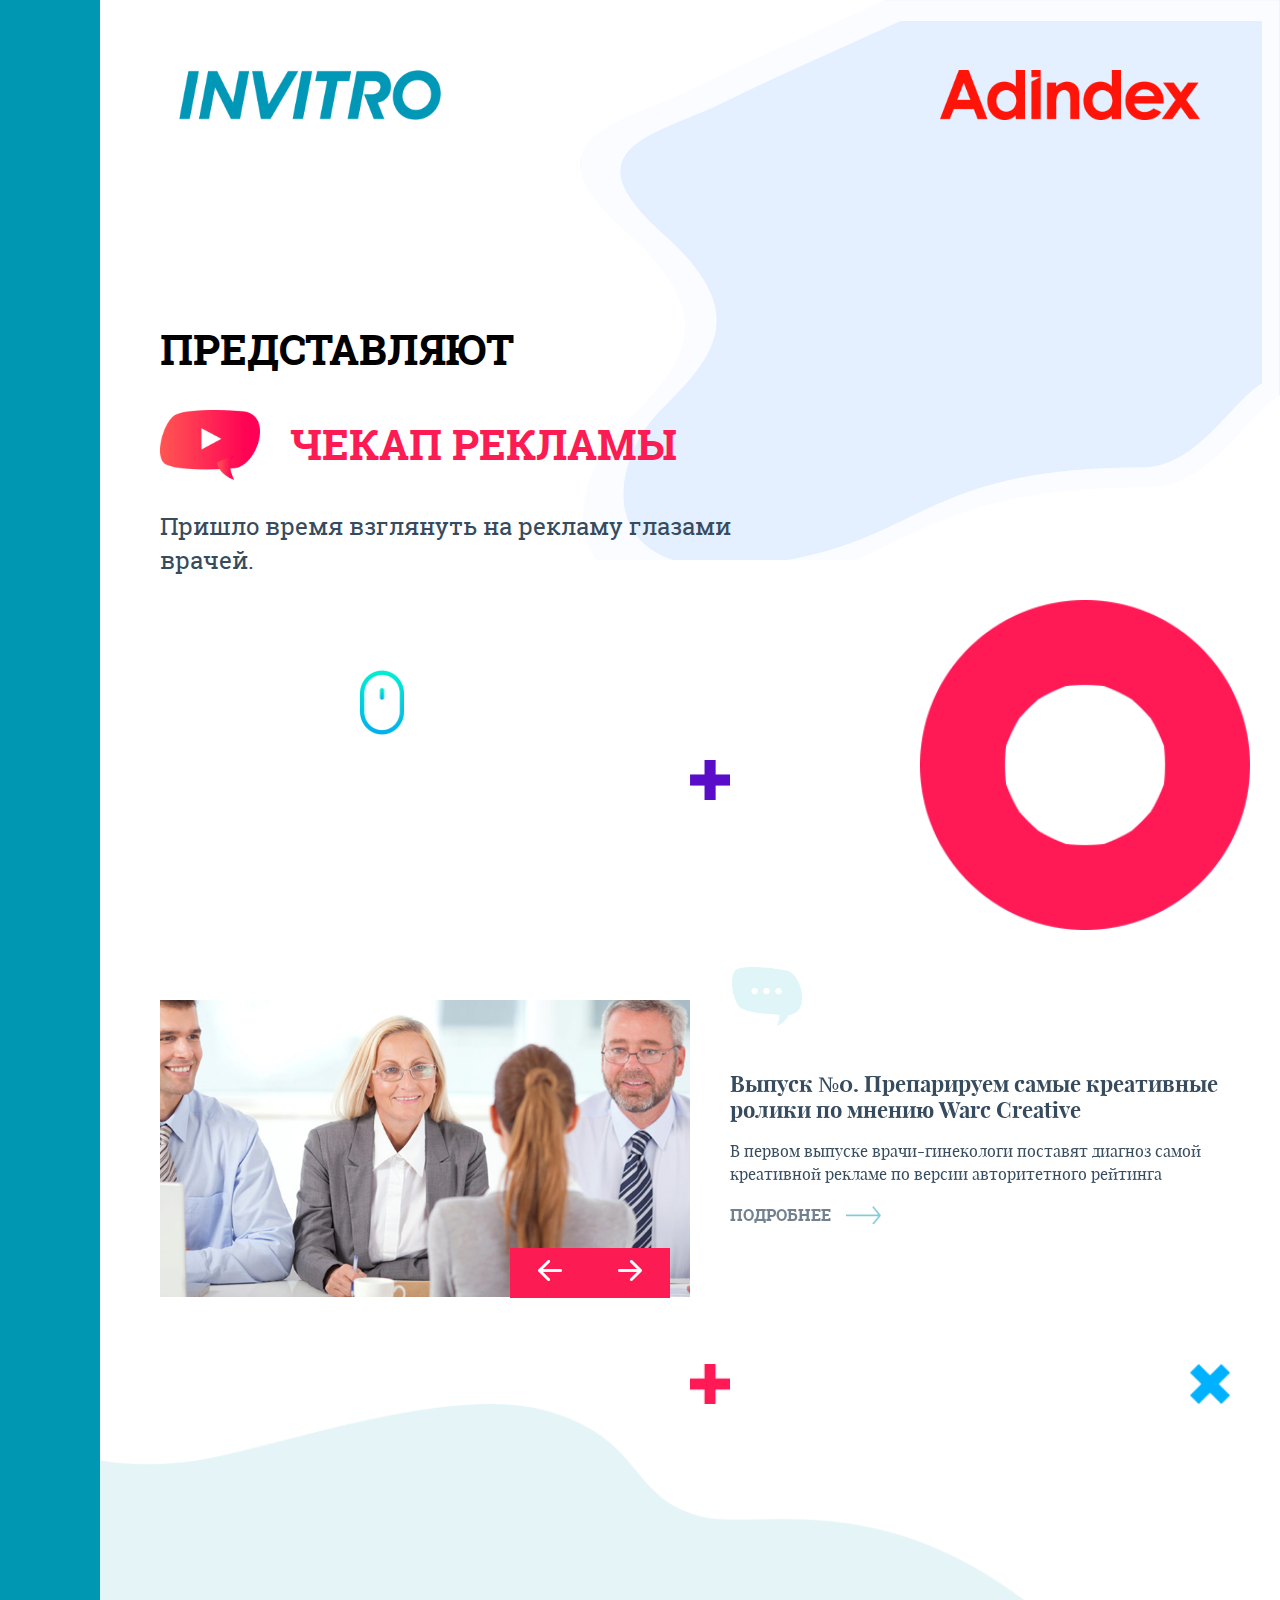
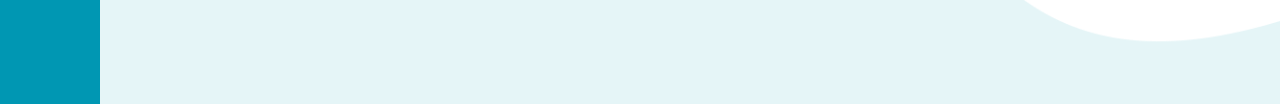
==== commit 72e9cc9b: "обновил docs" ====
--- a/docs/index.html
+++ b/docs/index.html
@@ -12,7 +12,7 @@
   </head>
   <body>
     <div class="wrapper">
-      <div class="maincontent">
+      <div class="maincontent"> 
         <div class="left_wing">
           <div class="share__social">
             <script src="https://yastatic.net/es5-shims/0.0.2/es5-shims.min.js"></script>
@@ -73,39 +73,27 @@
             <div class="container-home container-slider">
               <div class="slider-home">
                 <div class="slider-left__list">
-                  <div class="slider-left__item">
-                    <div class="slider-left__wr-img"><img class="slider-left-img" src="assets/images/pick.png"></div>
-                  </div>
-                  <div class="slider-left__item">
-                    <div class="slider-left__wr-img"><img class="slider-left-img" src="assets/images/pick.png"></div>
-                  </div>
-                  <div class="slider-left__item">
-                    <div class="slider-left__wr-img"><img class="slider-left-img" src="assets/images/pick.png"></div>
-                  </div>
+                  <div class="slider-left__item"><a class="slider-left__wr-img" href="#"><img class="slider-left-img" src="assets/images/pick.png"></a></div>
+                  <div class="slider-left__item"><a class="slider-left__wr-img" href="#"><img class="slider-left-img" src="assets/images/pick.png"></a></div>
+                  <div class="slider-left__item"><a class="slider-left__wr-img" href="#"><img class="slider-left-img" src="assets/images/pick.png"></a></div>
                 </div>
                 <div class="slider-right__list">
                   <div class="slider-right__item">
-                    <div class="slider-right-wr">
-                      <div class="slider_title">Выпуск №0. Препарируем самые креативные ролики по мнению Warc Creative
-                      </div>
+                    <div class="slider-right-wr"><a class="slider_title" href="#">Выпуск №0. Препарируем самые креативные ролики по мнению Warc Creative</a>
                       <div class="slider_descr">В первом выпуске врачи-гинекологи поставят диагноз самой креативной рекламе по версии авторитетного рейтинга</div><a class="slider_btn-more" href="#">
                         <div class="btn-more-text"> Подробнее</div>
                         <div class="btn-more-arrow"><img class="more-arrow-img" src="assets/images/arrow.png"></div></a>
                     </div>
                   </div>
                   <div class="slider-right__item">
-                    <div class="slider-right-wr">
-                      <div class="slider_title">Выпуск №1. Препарируем самые креативные ролики по мнению Warc Creative
-                      </div>
+                    <div class="slider-right-wr"><a class="slider_title" href="#">Выпуск №1. Препарируем самые креативные ролики по мнению Warc Creative</a>
                       <div class="slider_descr">В первом выпуске врачи-гинекологи поставят диагноз самой креативной рекламе по версии авторитетного рейтинга</div><a class="slider_btn-more" href="#">
                         <div class="btn-more-text"> Подробнее</div>
                         <div class="btn-more-arrow"><img class="more-arrow-img" src="assets/images/arrow.png"></div></a>
                     </div>
                   </div>
                   <div class="slider-right__item">
-                    <div class="slider-right-wr">
-                      <div class="slider_title">Выпуск №2. Препарируем самые креативные ролики по мнению Warc Creative
-                      </div>
+                    <div class="slider-right-wr"><a class="slider_title" href="#">Выпуск №2. Препарируем самые креативные ролики по мнению Warc Creative</a>
                       <div class="slider_descr">В первом выпуске врачи-гинекологи поставят диагноз самой креативной рекламе по версии авторитетного рейтинга</div><a class="slider_btn-more" href="#">
                         <div class="btn-more-text"> Подробнее</div>
                         <div class="btn-more-arrow"><img class="more-arrow-img" src="assets/images/arrow.png"></div></a>
@@ -114,7 +102,7 @@
                 </div>
               </div>
             </div>
-            <div class="footer"></div>
+            <div class="footer">     </div>
           </section>
         </div>
       </div>
--- a/docs/assets/styles/app.min.css
+++ b/docs/assets/styles/app.min.css
@@ -1,2 +1,2 @@
-@charset 'UTF-8';.slick-dots li button:before,.slick-next:before,.slick-prev:before,body{-webkit-font-smoothing:antialiased;-moz-osx-font-smoothing:grayscale}body,html{height:auto}*,::after,::before,legend{-webkit-box-sizing:border-box}button,hr,input{overflow:visible}progress,sub,sup{vertical-align:baseline}.section,.wrapper,body{width:100%;position:relative}.maincontent,.section,.wrapper,body,sub,sup{position:relative}.between,.logo-flex{-webkit-box-pack:justify}.fancybox-container,.fancybox-thumbs,.fancybox-thumbs__list a,.slick-slider{-webkit-tap-highlight-color:transparent}.fancybox-thumbs__list,.slick-dots,li,ul{list-style:none}.fancybox-caption,.fancybox-infobar,.slick-slide.dragging img{pointer-events:none}@font-face{font-family:robotoSlabBold;src:url(../fonts/roboto/slab/robotoslab-bold-webfont.woff2) format('woff2'),url(../fonts/roboto/slab/robotoslab-bold-webfont.woff) format('woff');font-weight:400;font-style:normal}@font-face{font-family:robotoSlabRegular;src:url(../fonts/roboto/slab/robotoslab-regular-webfont.woff2) format('woff2'),url(../fonts/roboto/slab/robotoslab-regular-webfont.woff) format('woff');font-weight:400;font-style:normal}@font-face{font-family:playfairDisplayBold;src:url(../fonts/playfair/playfairdisplay-bold-webfont.woff2) format('woff2'),url(../fonts/playfair/playfairdisplay-bold-webfont.woff) format('woff');font-weight:400;font-style:normal}@font-face{font-family:playfairDisplayRegular;src:url(../fonts/playfair/playfairdisplay-regular-webfont.woff2) format('woff2'),url(../fonts/playfair/playfairdisplay-regular-webfont.woff) format('woff');font-weight:400;font-style:normal}@font-face{font-family:playfairDisplayboldItalic;src:url(../fonts/playfair/playfairdisplay-bolditalic-webfont.woff2) format('woff2'),url(../fonts/playfair/playfairdisplay-bolditalic-webfont.woff) format('woff');font-weight:400;font-style:normal}@font-face{font-family:playfairDisplayItalic;src:url(../fonts/playfair/playfairdisplay-italic-webfont.woff2) format('woff2'),url(../fonts/playfair/playfairdisplay-italic-webfont.woff) format('woff');font-weight:400;font-style:normal}@media screen and (max-width:1200px){html{font-style:16px}}@media screen and (max-width:992px){html{font-style:15px}}@media screen and (max-width:768px){html{font-style:14px}}body{margin:0;padding:0;font-size:16px;font-family:Arial,Helvetica,sans-serif;line-height:1.42;color:dark}h1,h2,h3{margin:0;padding:0;font-weight:400}*,::after,::before{box-sizing:border-box}ul{margin:0;padding:0}hr{-webkit-box-sizing:content-box;box-sizing:content-box;height:0}code,kbd,pre,samp{font-family:monospace,monospace;font-size:1em}a{background-color:transparent;cursor:pointer;text-decoration:none}a:focus{outline:0}abbr[title]{border-bottom:none;-webkit-text-decoration:underline dotted;text-decoration:underline dotted}b,strong{font-weight:bolder}small{font-size:80%}sub,sup{font-size:75%;line-height:0}sub{bottom:-.25em}sup{top:-.5em}img{border-style:none}button,input,optgroup,select,textarea{font-family:inherit;font-size:100%;line-height:1.15;margin:0}button,select{text-transform:none}[type=submit],[type=button],[type=reset],button{-webkit-appearance:button}[type=submit]::-moz-focus-inner,[type=button]::-moz-focus-inner,[type=reset]::-moz-focus-inner,button::-moz-focus-inner{border-style:none;padding:0}[type=submit]:-moz-focusring,[type=button]:-moz-focusring,[type=reset]:-moz-focusring,button:-moz-focusring{outline:ButtonText dotted 1px}fieldset{padding:.35em .75em .625em}legend{box-sizing:border-box;color:inherit;display:table;max-width:100%;padding:0;white-space:normal}.container,.container-home{margin:0 auto;max-width:1920px}textarea{overflow:auto}.slick-list,body.compensate-for-scrollbar{overflow:hidden}[type=checkbox],[type=radio]{-webkit-box-sizing:border-box;box-sizing:border-box;padding:0}[type=number]::-webkit-inner-spin-button,[type=number]::-webkit-outer-spin-button{height:auto}[type=search]{-webkit-appearance:textfield;outline-offset:-2px}[type=search]::-webkit-search-decoration{-webkit-appearance:none}details{display:block}summary{display:list-item}[hidden],template{display:none}.maincontent{display:-webkit-box;display:-webkit-flex;display:-ms-flexbox;display:flex}.section{height:auto}.content{width:-webkit-calc(100% - 100px);width:calc(100% - 100px);-webkit-box-sizing:content-box;box-sizing:content-box}@media screen and (max-width:768px){.content{width:-webkit-calc(100% - 70px);width:calc(100% - 70px)}}.container{padding-left:32px;padding-right:32px}@media screen and (max-width:1400px){.container{max-width:1400px;width:100%}}@media screen and (max-width:1200px){.container{max-width:1200px;width:100%}}@media screen and (max-width:992px){.container{max-width:992px;width:100%}}@media screen and (max-width:768px){.container{max-width:768px;width:100%}}@media screen and (max-width:480px){html{font-style:13px}.maincontent{display:block}.content{width:100%}.container{max-width:480px;width:100%;padding-left:16px;padding-right:16px}}@media screen and (max-width:320px){.container{min-width:320px}}.flex-992{display:-webkit-box;display:-webkit-flex;display:-ms-flexbox;display:flex}@media screen and (max-width:992px){.flex-992{display:block}}.flex-768{display:-webkit-box;display:-webkit-flex;display:-ms-flexbox;display:flex}.between{-webkit-justify-content:space-between;-ms-flex-pack:justify;justify-content:space-between}.aline-items-center,.checkup-item,.slider-home{-webkit-box-align:center}.aline-items-center{-webkit-align-items:center;-ms-flex-align:center;align-items:center}.mt-gap{margin-top:32px}.mt-70{margin-top:70px}.mt-100{margin-top:100px}.fix-widt70{width:70%}@media screen and (max-width:768px){.flex-768{display:block}.mt-gap_mob{margin-top:16px}.fix-widt70{width:100%}}.fix-widt50{width:50%}@media screen and (max-width:768px){.fix-widt50{width:100%}}.fix-widt49{width:49%}@media screen and (max-width:768px){.fix-widt49{width:100%}}.fix-widt30{width:30%}.float-r{float:right;margin-left:32px}@media screen and (max-width:768px){.fix-widt30{width:100%}.float-r{float:none;margin-left:0}}.float-l{float:left;margin-right:32px}@media screen and (max-width:768px){.float-l{float:none;margin-right:0}}.txt-center{text-align:center}.clearfix::after{content:"";display:table;clear:both}.slick-list,.slick-slider,.slick-track{position:relative;display:block}.slick-slider{-webkit-box-sizing:border-box;box-sizing:border-box;-webkit-user-select:none;-moz-user-select:none;-ms-user-select:none;user-select:none;-webkit-touch-callout:none;-khtml-user-select:none;-ms-touch-action:pan-y;touch-action:pan-y}.fancybox-infobar,.fancybox-slide--image .fancybox-content{-webkit-user-select:none;-ms-user-select:none;-moz-user-select:none}.slick-list{margin:0;padding:0}.slick-list:focus{outline:0}.slick-list.dragging{cursor:pointer;cursor:hand}.slick-slider .slick-list,.slick-slider .slick-track{-webkit-transform:translate3d(0,0,0);-ms-transform:translate3d(0,0,0);transform:translate3d(0,0,0)}.slick-track{top:0;left:0;margin-left:auto;margin-right:auto}.slick-track:after,.slick-track:before{display:table;content:''}.slick-track:after{clear:both}.slick-loading .slick-track{visibility:hidden}.slick-slide{display:none;float:left;height:100%;min-height:1px}[dir=rtl] .slick-slide{float:right}.slick-slide img{display:block}.slick-slide.slick-loading img{display:none}.slick-initialized .slick-slide{display:block}.slick-loading .slick-slide{visibility:hidden}.slick-vertical .slick-slide{display:block;height:auto;border:1px solid transparent}.slick-arrow.slick-hidden{display:none}.slick-loading .slick-list{background:url(../images/ajax-loader.gif) center center no-repeat #fff}@font-face{font-family:slick;font-weight:400;font-style:normal;src:url(../fonts/slick.eot);src:url(../fonts/slick.eot?#iefix) format('embedded-opentype'),url(../fonts/slick.woff) format('woff'),url(../fonts/slick.ttf) format('truetype'),url(../fonts/slick.svg#slick) format('svg')}.slick-next,.slick-prev{font-size:0;line-height:0;position:absolute;top:50%;display:block;width:20px;height:20px;padding:0;-webkit-transform:translate(0,-50%);-ms-transform:translate(0,-50%);transform:translate(0,-50%);cursor:pointer;color:transparent;border:none;outline:0;background:0 0}.slick-next:focus,.slick-next:hover,.slick-prev:focus,.slick-prev:hover{color:transparent;outline:0;background:0 0}.slick-next:focus:before,.slick-next:hover:before,.slick-prev:focus:before,.slick-prev:hover:before{opacity:1}.slick-next.slick-disabled:before,.slick-prev.slick-disabled:before{opacity:.25}.slick-next:before,.slick-prev:before{font-family:slick;font-size:20px;line-height:1;opacity:.75;color:#fff}.slick-prev{left:-25px}[dir=rtl] .slick-prev{right:-25px;left:auto}.slick-prev:before{content:'←'}.slick-next:before,[dir=rtl] .slick-prev:before{content:'→'}.slick-next{right:-25px}[dir=rtl] .slick-next{right:auto;left:-25px}[dir=rtl] .slick-next:before{content:'←'}.slick-dotted.slick-slider{margin-bottom:30px}.slick-dots{position:absolute;bottom:-25px;display:block;width:100%;padding:0;margin:0;text-align:center}.slick-dots li{position:relative;display:inline-block;width:20px;height:20px;margin:0 5px;padding:0;cursor:pointer}.slick-dots li button{font-size:0;line-height:0;display:block;width:20px;height:20px;padding:5px;cursor:pointer;color:transparent;border:0;outline:0;background:0 0}.slick-dots li button:focus,.slick-dots li button:hover{outline:0}.slick-dots li button:focus:before,.slick-dots li button:hover:before{opacity:1}.slick-dots li button:before{font-family:slick;font-size:6px;line-height:20px;position:absolute;top:0;left:0;width:20px;height:20px;content:'•';text-align:center;opacity:.25;color:#000}.slick-dots li.slick-active button:before{opacity:.75;color:#000}.fancybox-outer,.fancybox-thumbs{-webkit-overflow-scrolling:touch}.fancybox-active{height:auto}.fancybox-is-hidden{left:-9999px;margin:0;position:absolute!important;top:-9999px;visibility:hidden}.fancybox-container{-webkit-backface-visibility:hidden;height:100%;left:0;outline:0;position:fixed;top:0;-ms-touch-action:manipulation;touch-action:manipulation;-webkit-transform:translateZ(0);transform:translateZ(0);width:100%;z-index:99992}.fancybox-container *{-webkit-box-sizing:border-box;box-sizing:border-box}.fancybox-bg,.fancybox-inner,.fancybox-outer,.fancybox-stage{bottom:0;left:0;position:absolute;right:0;top:0}.fancybox-outer{overflow-y:auto}.fancybox-bg{background:#1e1e1e;opacity:0;-webkit-transition-duration:inherit;-o-transition-duration:inherit;transition-duration:inherit;-webkit-transition-property:opacity;-o-transition-property:opacity;transition-property:opacity;-webkit-transition-timing-function:cubic-bezier(.47,0,.74,.71);-o-transition-timing-function:cubic-bezier(.47,0,.74,.71);transition-timing-function:cubic-bezier(.47,0,.74,.71)}.fancybox-is-open .fancybox-bg{opacity:.9;-webkit-transition-timing-function:cubic-bezier(.22,.61,.36,1);-o-transition-timing-function:cubic-bezier(.22,.61,.36,1);transition-timing-function:cubic-bezier(.22,.61,.36,1)}.fancybox-caption,.fancybox-infobar,.fancybox-navigation .fancybox-button,.fancybox-toolbar{direction:ltr;opacity:0;position:absolute;-webkit-transition:opacity .25s ease,visibility 0s ease .25s;-o-transition:opacity .25s ease,visibility 0s ease .25s;transition:opacity .25s ease,visibility 0s ease .25s;visibility:hidden;z-index:99997}.fancybox-show-caption .fancybox-caption,.fancybox-show-infobar .fancybox-infobar,.fancybox-show-nav .fancybox-navigation .fancybox-button,.fancybox-show-toolbar .fancybox-toolbar{opacity:1;-webkit-transition:opacity .25s ease 0s,visibility 0s ease 0s;-o-transition:opacity .25s ease 0s,visibility 0s ease 0s;transition:opacity .25s ease 0s,visibility 0s ease 0s;visibility:visible}.fancybox-infobar{color:#ccc;font-size:13px;-webkit-font-smoothing:subpixel-antialiased;height:44px;left:0;line-height:44px;min-width:44px;mix-blend-mode:difference;padding:0 10px;top:0;-webkit-touch-callout:none;user-select:none}.fancybox-toolbar{right:0;top:0}.fancybox-stage{direction:ltr;overflow:visible;-webkit-transform:translateZ(0);transform:translateZ(0);z-index:99994}.fancybox-is-open .fancybox-stage{overflow:hidden}.fancybox-slide{-webkit-backface-visibility:hidden;display:none;height:100%;left:0;outline:0;overflow:auto;-webkit-overflow-scrolling:touch;padding:44px;position:absolute;text-align:center;top:0;-webkit-transition-property:opacity,-webkit-transform;-o-transition-property:transform,opacity;transition-property:transform,opacity;transition-property:transform,opacity,-webkit-transform;white-space:normal;width:100%;z-index:99994}.fancybox-slide::before{content:'';display:inline-block;font-size:0;height:100%;vertical-align:middle;width:0}.fancybox-is-sliding .fancybox-slide,.fancybox-slide--current,.fancybox-slide--next,.fancybox-slide--previous{display:block}.fancybox-slide--image{overflow:hidden;padding:44px 0}.fancybox-slide--image::before{display:none}.fancybox-slide--html{padding:6px}.fancybox-content{background:#fff;display:inline-block;margin:0;max-width:100%;overflow:auto;-webkit-overflow-scrolling:touch;padding:44px;position:relative;text-align:left;vertical-align:middle}.fancybox-slide--image .fancybox-content{-webkit-animation-timing-function:cubic-bezier(.5,0,.14,1);animation-timing-function:cubic-bezier(.5,0,.14,1);-webkit-backface-visibility:hidden;background:no-repeat;-webkit-background-size:100% 100%;background-size:100% 100%;left:0;max-width:none;overflow:visible;padding:0;position:absolute;top:0;-webkit-transform-origin:top left;-ms-transform-origin:top left;transform-origin:top left;-webkit-transition-property:opacity,-webkit-transform;-o-transition-property:transform,opacity;transition-property:transform,opacity;transition-property:transform,opacity,-webkit-transform;user-select:none;z-index:99995}.fancybox-can-zoomOut .fancybox-content{cursor:-webkit-zoom-out;cursor:zoom-out}.fancybox-can-zoomIn .fancybox-content{cursor:-webkit-zoom-in;cursor:zoom-in}.fancybox-can-pan .fancybox-content,.fancybox-can-swipe .fancybox-content{cursor:-webkit-grab;cursor:grab}.fancybox-is-grabbing .fancybox-content{cursor:-webkit-grabbing;cursor:grabbing}.fancybox-container [data-selectable=true]{cursor:#364b5d}.fancybox-image,.fancybox-spaceball{background:0 0;border:0;height:100%;left:0;margin:0;max-height:none;max-width:none;padding:0;position:absolute;top:0;-webkit-user-select:none;-moz-user-select:none;-ms-user-select:none;user-select:none;width:100%}.fancybox-spaceball{z-index:1}.fancybox-slide--iframe .fancybox-content,.fancybox-slide--map .fancybox-content,.fancybox-slide--pdf .fancybox-content,.fancybox-slide--video .fancybox-content{height:100%;overflow:visible;padding:0;width:100%}.fancybox-slide--video .fancybox-content{background:#000}.fancybox-slide--map .fancybox-content{background:#e5e3df}.fancybox-slide--iframe .fancybox-content{background:#fff}.fancybox-iframe,.fancybox-video{background:0 0;border:0;display:block;height:100%;margin:0;overflow:hidden;padding:0;width:100%}.fancybox-iframe{left:0;position:absolute;top:0}.fancybox-error{background:#fff;cursor:#000;max-width:400px;padding:40px;width:100%}.fancybox-error p{color:#444;font-size:16px;line-height:20px;margin:0;padding:0}.fancybox-button{background:rgba(30,30,30,.6);border:0;-webkit-border-radius:0;border-radius:0;-webkit-box-shadow:none;box-shadow:none;cursor:pointer;display:inline-block;height:44px;margin:0;padding:10px;position:relative;-webkit-transition:color .2s;-o-transition:color .2s;transition:color .2s;vertical-align:top;visibility:inherit;width:44px}.fancybox-button,.fancybox-button:link,.fancybox-button:visited{color:#ccc}.fancybox-button:hover{color:#fff}.fancybox-button:focus{outline:0}.fancybox-button.fancybox-focus{outline:dotted 1px}.fancybox-button[disabled],.fancybox-button[disabled]:hover{color:#888;cursor:#000;outline:0}.fancybox-button div{height:100%}.fancybox-button svg{display:block;height:100%;overflow:visible;position:relative;width:100%}.fancybox-button--fsenter svg:nth-child(2),.fancybox-button--fsexit svg:nth-child(1),.fancybox-button--pause svg:nth-child(1),.fancybox-button--play svg:nth-child(2),.fancybox-is-scaling .fancybox-close-small,.fancybox-is-zoomable.fancybox-can-pan .fancybox-close-small{display:none}.fancybox-button svg path{fill:currentColor;stroke-width:0}.fancybox-progress{background:#ff5268;height:2px;left:0;position:absolute;right:0;top:0;-webkit-transform:scaleX(0);-ms-transform:scaleX(0);transform:scaleX(0);-webkit-transform-origin:0;-ms-transform-origin:0;transform-origin:0;-webkit-transition-property:-webkit-transform;-o-transition-property:transform;transition-property:transform;transition-property:transform,-webkit-transform;-webkit-transition-timing-function:linear;-o-transition-timing-function:linear;transition-timing-function:linear;z-index:99998}.fancybox-close-small{background:0 0;border:0;-webkit-border-radius:0;border-radius:0;color:#ccc;cursor:pointer;opacity:.8;padding:8px;position:absolute;right:-12px;top:-44px;z-index:401}.fancybox-close-small:hover{color:#fff;opacity:1}.fancybox-slide--html .fancybox-close-small{color:currentColor;padding:10px;right:0;top:0}.fancybox-slide--image.fancybox-is-scaling .fancybox-content{overflow:hidden}.fancybox-navigation .fancybox-button{-webkit-background-clip:content-box;background-clip:content-box;height:100px;opacity:0;position:absolute;top:-webkit-calc(50% - 50px);top:calc(50% - 50px);width:70px}.fancybox-navigation .fancybox-button div{padding:7px}.fancybox-navigation .fancybox-button--arrow_left{left:0;left:env(safe-area-inset-left);padding:31px 26px 31px 6px}.fancybox-navigation .fancybox-button--arrow_right{padding:31px 6px 31px 26px;right:0;right:env(safe-area-inset-right)}.fancybox-caption{background:-webkit-gradient(linear,left bottom,left top,from(rgba(0,0,0,.85)),color-stop(50%,rgba(0,0,0,.3)),color-stop(65%,rgba(0,0,0,.15)),color-stop(75.5%,rgba(0,0,0,.075)),color-stop(82.85%,rgba(0,0,0,.037)),color-stop(88%,rgba(0,0,0,.019)),to(rgba(0,0,0,0)));background:-webkit-linear-gradient(bottom,rgba(0,0,0,.85) 0,rgba(0,0,0,.3) 50%,rgba(0,0,0,.15) 65%,rgba(0,0,0,.075) 75.5%,rgba(0,0,0,.037) 82.85%,rgba(0,0,0,.019) 88%,rgba(0,0,0,0) 100%);background:-o-linear-gradient(bottom,rgba(0,0,0,.85) 0,rgba(0,0,0,.3) 50%,rgba(0,0,0,.15) 65%,rgba(0,0,0,.075) 75.5%,rgba(0,0,0,.037) 82.85%,rgba(0,0,0,.019) 88%,rgba(0,0,0,0) 100%);background:linear-gradient(to top,rgba(0,0,0,.85) 0,rgba(0,0,0,.3) 50%,rgba(0,0,0,.15) 65%,rgba(0,0,0,.075) 75.5%,rgba(0,0,0,.037) 82.85%,rgba(0,0,0,.019) 88%,rgba(0,0,0,0) 100%);bottom:0;color:#eee;font-size:14px;font-weight:400;left:0;line-height:1.5;padding:75px 44px 25px;right:0;text-align:center;z-index:99996}.fancybox-caption--separate{margin-top:-50px}.fancybox-caption__body{max-height:50vh;overflow:auto;pointer-events:all}.fancybox-caption a,.fancybox-caption a:link,.fancybox-caption a:visited{color:#ccc;text-decoration:none}.fancybox-caption a:hover{color:#fff;text-decoration:underline}.fancybox-loading{-webkit-animation:fancybox-rotate 1s linear infinite;animation:fancybox-rotate 1s linear infinite;background:0 0;border:4px solid #888;border-bottom-color:#fff;-webkit-border-radius:50%;border-radius:50%;height:50px;left:50%;margin:-25px 0 0 -25px;opacity:.7;padding:0;position:absolute;top:50%;width:50px;z-index:99999}.fancybox-animated{-webkit-transition-timing-function:cubic-bezier(0,0,.25,1);-o-transition-timing-function:cubic-bezier(0,0,.25,1);transition-timing-function:cubic-bezier(0,0,.25,1)}.fancybox-fx-slide.fancybox-slide--previous{opacity:0;-webkit-transform:translate3d(-100%,0,0);transform:translate3d(-100%,0,0)}.fancybox-fx-slide.fancybox-slide--next{opacity:0;-webkit-transform:translate3d(100%,0,0);transform:translate3d(100%,0,0)}.fancybox-fx-slide.fancybox-slide--current{opacity:1;-webkit-transform:translate3d(0,0,0);transform:translate3d(0,0,0)}.fancybox-fx-fade.fancybox-slide--next,.fancybox-fx-fade.fancybox-slide--previous{opacity:0;-webkit-transition-timing-function:cubic-bezier(.19,1,.22,1);-o-transition-timing-function:cubic-bezier(.19,1,.22,1);transition-timing-function:cubic-bezier(.19,1,.22,1)}.fancybox-fx-fade.fancybox-slide--current{opacity:1}.fancybox-fx-zoom-in-out.fancybox-slide--previous{opacity:0;-webkit-transform:scale3d(1.5,1.5,1.5);transform:scale3d(1.5,1.5,1.5)}.fancybox-fx-zoom-in-out.fancybox-slide--next{opacity:0;-webkit-transform:scale3d(.5,.5,.5);transform:scale3d(.5,.5,.5)}.fancybox-fx-zoom-in-out.fancybox-slide--current{opacity:1;-webkit-transform:scale3d(1,1,1);transform:scale3d(1,1,1)}.fancybox-fx-rotate.fancybox-slide--previous{opacity:0;-webkit-transform:rotate(-360deg);-ms-transform:rotate(-360deg);transform:rotate(-360deg)}.fancybox-fx-rotate.fancybox-slide--next{opacity:0;-webkit-transform:rotate(360deg);-ms-transform:rotate(360deg);transform:rotate(360deg)}.fancybox-fx-rotate.fancybox-slide--current{opacity:1;-webkit-transform:rotate(0);-ms-transform:rotate(0);transform:rotate(0)}.fancybox-fx-circular.fancybox-slide--previous{opacity:0;-webkit-transform:scale3d(0,0,0) translate3d(-100%,0,0);transform:scale3d(0,0,0) translate3d(-100%,0,0)}.fancybox-fx-circular.fancybox-slide--next{opacity:0;-webkit-transform:scale3d(0,0,0) translate3d(100%,0,0);transform:scale3d(0,0,0) translate3d(100%,0,0)}.fancybox-fx-circular.fancybox-slide--current{opacity:1;-webkit-transform:scale3d(1,1,1) translate3d(0,0,0);transform:scale3d(1,1,1) translate3d(0,0,0)}.fancybox-fx-tube.fancybox-slide--previous{-webkit-transform:translate3d(-100%,0,0) scale(.1) skew(-10deg);transform:translate3d(-100%,0,0) scale(.1) skew(-10deg)}.fancybox-fx-tube.fancybox-slide--next{-webkit-transform:translate3d(100%,0,0) scale(.1) skew(10deg);transform:translate3d(100%,0,0) scale(.1) skew(10deg)}.fancybox-fx-tube.fancybox-slide--current{-webkit-transform:translate3d(0,0,0) scale(1);transform:translate3d(0,0,0) scale(1)}@media all and (max-height:576px){.fancybox-slide{padding-left:6px;padding-right:6px}.fancybox-slide--image{padding:6px 0}.fancybox-close-small{right:-6px}.fancybox-slide--image .fancybox-close-small{background:#4e4e4e;color:#f2f4f6;height:36px;opacity:1;padding:6px;right:0;top:0;width:36px}.fancybox-caption{padding-left:12px;padding-right:12px}}@-webkit-keyframes fancybox-rotate{100%{-webkit-transform:rotate(360deg);transform:rotate(360deg)}}@keyframes fancybox-rotate{100%{-webkit-transform:rotate(360deg);transform:rotate(360deg)}}.fancybox-button--fullscreen::before{width:15px;height:11px;left:-webkit-calc(50% - 7px);left:calc(50% - 7px);top:-webkit-calc(50% - 6px);top:calc(50% - 6px);border:2px solid;background:0 0}.fancybox-share{background:#f4f4f4;-webkit-border-radius:3px;border-radius:3px;max-width:90%;padding:30px;text-align:center}.fancybox-share h1{color:#222;font-size:35px;font-weight:700;margin:0 0 20px}.fancybox-share p{margin:0;padding:0}.fancybox-share__button{border:0;-webkit-border-radius:3px;border-radius:3px;display:inline-block;font-size:14px;font-weight:700;line-height:40px;margin:0 5px 10px;min-width:130px;padding:0 15px;text-decoration:none;-webkit-transition:all .2s;-o-transition:all .2s;transition:all .2s;-webkit-user-select:none;-moz-user-select:none;-ms-user-select:none;user-select:none;white-space:nowrap}.fancybox-share__button:link,.fancybox-share__button:visited{color:#fff}.fancybox-share__button:hover{text-decoration:none}.fancybox-share__button--fb{background:#3b5998}.fancybox-share__button--fb:hover{background:#344e86}.fancybox-share__button--pt{background:#bd081d}.fancybox-share__button--pt:hover{background:#aa0719}.fancybox-share__button--tw{background:#1da1f2}.fancybox-share__button--tw:hover{background:#0d95e8}.fancybox-share__button svg{height:25px;margin-right:7px;position:relative;top:-1px;vertical-align:middle;width:25px}.fancybox-share__button svg path{fill:#fff}.fancybox-share__input{background:0 0;border:0;border-bottom:1px solid #d7d7d7;-webkit-border-radius:0;border-radius:0;color:#5d5b5b;font-size:14px;margin:10px 0 0;outline:0;padding:10px 15px;width:100%}.fancybox-button--pause::before,.fancybox-button--play::before{top:-webkit-calc(50% - 6px);top:calc(50% - 6px);left:-webkit-calc(50% - 4px);left:calc(50% - 4px);background:0 0}.fancybox-button--play::before{width:0;height:0;border-top:6px inset transparent;border-bottom:6px inset transparent;border-left:10px solid;-webkit-border-radius:1px;border-radius:1px}.fancybox-button--pause::before{width:7px;height:11px;border-style:solid;border-width:0 2px}.fancybox-thumbs{background:#ddd;bottom:0;display:none;margin:0;-ms-overflow-style:-ms-autohiding-scrollbar;padding:2px 2px 4px;position:absolute;right:0;top:0;width:212px;z-index:99995}.fancybox-thumbs-x{overflow-x:auto;overflow-y:hidden}.fancybox-show-thumbs .fancybox-thumbs{display:block}.fancybox-show-thumbs .fancybox-inner{right:212px}.fancybox-thumbs__list{font-size:0;height:100%;margin:0;overflow-x:hidden;overflow-y:auto;padding:0;position:absolute;position:relative;white-space:nowrap;width:100%}.fancybox-thumbs-x .fancybox-thumbs__list{overflow:hidden}.fancybox-thumbs-y .fancybox-thumbs__list::-webkit-scrollbar{width:7px}.fancybox-thumbs-y .fancybox-thumbs__list::-webkit-scrollbar-track{background:#fff;-webkit-border-radius:10px;border-radius:10px;-webkit-box-shadow:inset 0 0 6px rgba(0,0,0,.3);box-shadow:inset 0 0 6px rgba(0,0,0,.3)}.fancybox-thumbs-y .fancybox-thumbs__list::-webkit-scrollbar-thumb{background:#2a2a2a;-webkit-border-radius:10px;border-radius:10px}.fancybox-thumbs__list a{-webkit-backface-visibility:hidden;backface-visibility:hidden;background-color:rgba(0,0,0,.1);background-position:center center;background-repeat:no-repeat;-webkit-background-size:cover;background-size:cover;cursor:pointer;float:left;height:75px;margin:2px;max-height:-webkit-calc(100% - 8px);max-height:calc(100% - 8px);max-width:-webkit-calc(50% - 4px);max-width:calc(50% - 4px);outline:0;overflow:hidden;padding:0;position:relative;width:100px}.fancybox-thumbs__list a::before{border:6px solid #ff5268;bottom:0;content:'';left:0;opacity:0;position:absolute;right:0;top:0;-webkit-transition:all .2s cubic-bezier(.25,.46,.45,.94);-o-transition:all .2s cubic-bezier(.25,.46,.45,.94);transition:all .2s cubic-bezier(.25,.46,.45,.94);z-index:99991}.fancybox-thumbs__list a:focus::before{opacity:.5}.fancybox-thumbs__list a.fancybox-thumbs-active::before{opacity:1}@media all and (max-width:576px){.fancybox-thumbs{width:110px}.fancybox-show-thumbs .fancybox-inner{right:110px}.fancybox-thumbs__list a{max-width:-webkit-calc(100% - 10px);max-width:calc(100% - 10px)}}.left_wing{width:100px;background-color:#0097b3;position:relative}@media screen and (max-width:768px){.left_wing{width:70px}}@media screen and (max-width:480px){.left_wing{width:100%;height:70px}}.share__social{position:fixed;z-index:10;top:50%;-webkit-transform:translateY(-50%);-ms-transform:translateY(-50%);transform:translateY(-50%);display:-webkit-box;display:-webkit-flex;display:-ms-flexbox;display:flex;-webkit-box-pack:center;-webkit-justify-content:center;-ms-flex-pack:center;justify-content:center;width:100px}@media screen and (max-width:768px){.share__social{width:70px}}@media screen and (max-width:480px){.share__social{width:100%;position:absolute}.ya-share2__list{display:-webkit-box!important;display:-webkit-flex!important;display:-ms-flexbox!important;display:flex!important}}.ya-share2__item{margin:0!important;display:block!important;border:1px solid #fff;border-bottom:none}.ya-share2__item:last-child{border-bottom:1px solid #fff}.ya-share2__badge{background-color:transparent!important}.ya-share2__icon{width:50px!important;height:50px!important}.paralax{position:absolute;top:0;right:0;width:900px;height:760px;z-index:-10;overflow:hidden}.paralax img{display:block;max-width:100%}@media screen and (max-width:1440px){.paralax{width:700px;height:560px}}.paralax-layer1,.paralax-layer2,.paralax-layer3,.paralax-layer4{position:absolute;top:0;left:0;width:100%;height:100%}.paralax-layer1{z-index:0}.paralax-layer2{z-index:10}.paralax-layer3{z-index:20}@media screen and (max-width:768px){.paralax-layer1,.paralax-layer2,.paralax-layer3{display:none}}.paralax-layer4{z-index:15}.paralax__doctor-img1{position:absolute;-webkit-transform:translate(0,700px);-ms-transform:translate(0,700px);transform:translate(0,700px);left:35%;width:300px;height:400px;-webkit-animation:visible1 1s 1s ease-in-out forwards;animation:visible1 1s 1s ease-in-out forwards;z-index:50}.paralax__doctor-img2{position:absolute;-webkit-transform:translate(900px,290px);-ms-transform:translate(900px,290px);transform:translate(900px,290px);width:300px;height:350px;z-index:40;-webkit-animation:visible2 1s 1.5s ease-in-out forwards;animation:visible2 1s 1.5s ease-in-out forwards}.paralax__doctor-img3{position:absolute;-webkit-transform:translate(180px,780px);-ms-transform:translate(180px,780px);transform:translate(180px,780px);width:250px;height:300px;z-index:40;-webkit-animation:visible3 1s 1.5s ease-in-out forwards;animation:visible3 1s 1.5s ease-in-out forwards}.paralax__doctor-img4{position:absolute;-webkit-transform:translate(430px,-385px);-ms-transform:translate(430px,-385px);transform:translate(430px,-385px);width:200px;height:250px;z-index:30;-webkit-animation:visible4 1s 2s ease-in-out forwards;animation:visible4 1s 2s ease-in-out forwards}.paralax__doctor-img5{position:absolute;-webkit-transform:translate(230px,-385px);-ms-transform:translate(230px,-385px);transform:translate(230px,-385px);width:230px;height:270px;z-index:30;-webkit-animation:visible5 1.5s 1.9s ease-in-out forwards;animation:visible5 1.5s 1.9s ease-in-out forwards}.paralax-parts1,.paralax-parts10,.paralax-parts11,.paralax-parts2,.paralax-parts3,.paralax-parts4,.paralax-parts5,.paralax-parts6,.paralax-parts7,.paralax-parts8,.paralax-parts9{position:absolute;width:50px;opacity:0;-webkit-animation:parts 2s 3s ease-in-out forwards;animation:parts 2s 3s ease-in-out forwards}.paralax-parts1{bottom:100px;left:100px}.paralax-parts2{top:10px;left:50%}.paralax-parts3{top:30%;right:90px}.paralax-parts4{top:30%;left:74px}.paralax-parts5{top:24%;left:625px}.paralax-parts6{top:100px;left:400px}.paralax-parts7{bottom:47px;left:100px}.paralax-parts8{bottom:90px;left:190px}.paralax-parts9{bottom:160px;left:170px}.paralax-parts10{top:37%;left:675px}.paralax-parts11{top:47%;left:665px}@-webkit-keyframes visible1{0%,10%{-webkit-transform:translate(0,700px);transform:translate(0,700px)}100%{-webkit-transform:translate(0,390px);transform:translate(0,390px)}}@keyframes visible1{0%,10%{-webkit-transform:translate(0,700px);transform:translate(0,700px)}100%{-webkit-transform:translate(0,390px);transform:translate(0,390px)}}@-webkit-keyframes visible2{0%{-webkit-transform:translate(900px,290px);transform:translate(900px,290px)}100%{-webkit-transform:translate(450px,290px);transform:translate(450px,290px)}}@keyframes visible2{0%{-webkit-transform:translate(900px,290px);transform:translate(900px,290px)}100%{-webkit-transform:translate(450px,290px);transform:translate(450px,290px)}}@-webkit-keyframes visible3{0%{-webkit-transform:translate(180px,780px);transform:translate(180px,780px)}100%{-webkit-transform:translate(180px,280px);transform:translate(180px,280px)}}@keyframes visible3{0%{-webkit-transform:translate(180px,780px);transform:translate(180px,780px)}100%{-webkit-transform:translate(180px,280px);transform:translate(180px,280px)}}@-webkit-keyframes visible4{0%{-webkit-transform:translate(430px,-385px);transform:translate(430px,-385px)}100%{-webkit-transform:translate(430px,185px);transform:translate(430px,185px)}}@keyframes visible4{0%{-webkit-transform:translate(430px,-385px);transform:translate(430px,-385px)}100%{-webkit-transform:translate(430px,185px);transform:translate(430px,185px)}}@-webkit-keyframes visible5{0%{-webkit-transform:translate(230px,-385px);transform:translate(230px,-385px)}100%{-webkit-transform:translate(230px,140px);transform:translate(230px,140px)}}@keyframes visible5{0%{-webkit-transform:translate(230px,-385px);transform:translate(230px,-385px)}100%{-webkit-transform:translate(230px,140px);transform:translate(230px,140px)}}.arrow-img1,.arrow-img2{-ms-transform:translateX(-50%);-webkit-transition:all ease-in-out .5s;-o-transition:all ease-in-out .5s}@-webkit-keyframes parts{0%{opacity:0}100%{opacity:1}}@keyframes parts{0%{opacity:0}100%{opacity:1}}.section-first{min-height:100vh;position:relative;padding-top:70px}.section-first:after,.section-first:before{content:'';position:absolute}.section-first:after{display:block;bottom:-30px;right:30px;width:330px;height:330px;background:url(../images/parts/circle.png) no-repeat;-webkit-background-size:cover;background-size:cover;z-index:-1}@media screen and (max-width:768px){.section-first:after{right:20px;bottom:70px;width:180px;height:180px}}@media screen and (max-width:480px){.ya-share2__item{border-bottom:1px solid #fff;border-right:none}.ya-share2__item:last-child{border-right:1px solid #fff}.section-first:after{display:none}}.section-first:before{display:block;bottom:100px;left:50%;width:65px;height:65px;background:url(../images/parts/plus.png) no-repeat;-webkit-background-size:cover;background-size:cover;z-index:0}@media screen and (max-width:992px){.section-first{padding-top:30px}.section-first:before{width:40px;height:40px;bottom:0;left:20%}}.header{width:100%}.container-home{padding:0 60px}.logo-flex{display:-webkit-box;display:-webkit-flex;display:-ms-flexbox;display:flex;-webkit-justify-content:space-between;-ms-flex-pack:justify;justify-content:space-between}.content__header__logo{height:60px}@media screen and (max-width:1200px){.link-logo{width:300px;height:50px;text-align:center}.img-logo{max-width:100%}}@media screen and (max-width:992px){.link-logo{width:250px;height:40px}.img-logo{max-width:100%}}@media screen and (max-width:768px){.container-home{padding:0 16px}.logo-flex{-webkit-box-orient:vertical;-webkit-box-direction:normal;-webkit-flex-direction:column;-ms-flex-direction:column;flex-direction:column;-webkit-box-align:center;-webkit-align-items:center;-ms-flex-align:center;align-items:center}.link-logo:last-child{margin-top:30px}}.img-logo{display:inline-block;height:100%}.presents{margin-top:200px}.checkup-img-wr{width:150px;height:100px}@media screen and (max-width:1440px){.checkup-img-wr{width:100px;height:70px}}@media screen and (max-width:992px){.checkup-img-wr{width:70px;height:50px}}.checkup-img{display:block;max-width:100%;height:100%}.presents__shrt-text{font-family:robotoSlabBold;font-size:42px;color:#000;text-transform:uppercase}@media screen and (max-width:992px){.presents__shrt-text{font-size:30px}}@media screen and (max-width:480px){.presents{margin-top:50px}.presents__shrt-text{text-align:center}}.checkup-box{width:40%;position:relative}@media screen and (max-width:1920px){.checkup-box{width:70%}}@media screen and (max-width:1200px){.checkup-box{width:100%}}.checkup-item{display:-webkit-box;display:-webkit-flex;display:-ms-flexbox;display:flex;-webkit-align-items:center;-ms-flex-align:center;align-items:center;margin-top:50px;position:relative}@media screen and (max-width:1440px){.checkup-item{margin-top:30px}}.checkup__shrt-text{font-family:robotoSlabBold;font-size:42px;color:#fc1b53;text-transform:uppercase;margin-left:30px}@media screen and (max-width:992px){.checkup__shrt-text{font-size:30px;margin-left:20px}}@media screen and (max-width:480px){.checkup-item{-webkit-box-orient:vertical;-webkit-box-direction:normal;-webkit-flex-direction:column;-ms-flex-direction:column;flex-direction:column;-webkit-box-align:center;-webkit-align-items:center;-ms-flex-align:center;align-items:center}.checkup__shrt-text{font-size:25px}.checkup__text{text-align:center}}.checkup__text{font-family:robotoSlabRegular;font-size:24px;color:#364b5d;margin-top:50px}.checkup__mouse{cursor:pointer;position:absolute;top:260px;left:200px;-webkit-animation:opacity 5s infinite;animation:opacity 5s infinite}@media screen and (max-width:992px){.checkup__text{font-size:20px}.checkup__mouse{top:150px}}@media screen and (max-width:768px){.checkup__mouse{display:none}}.mouse-img-wr{position:relative;width:44px;height:65px}.mouse-img{position:absolute;top:0;display:block;max-width:100%;height:100%}.checkup__mouse-arrow{width:46px;position:relative}.arrow-img1,.arrow-img2,.arrow-img3{position:absolute;opacity:0;left:50%}.arrow-img1{-webkit-transform:translateX(-50%);transform:translateX(-50%);-webkit-animation:opacity1 2s infinite;animation:opacity1 2s infinite;transition:all ease-in-out .5s}.arrow-img2{-webkit-transform:translateX(-50%);transform:translateX(-50%);-webkit-animation:opacity2 2s infinite;animation:opacity2 2s infinite;transition:all ease-in-out .5s}.arrow-img3{-webkit-transform:translateX(-50%);-ms-transform:translateX(-50%);transform:translateX(-50%);-webkit-animation:opacity3 2s infinite;animation:opacity3 2s infinite;-webkit-transition:all ease-in-out .5s;-o-transition:all ease-in-out .5s;transition:all ease-in-out .5s}.mouse-mobile{display:none}@media screen and (max-width:768px){.mouse-mobile{display:block;position:absolute;bottom:70px;left:50%;-webkit-transform:translateX(-50%);-ms-transform:translateX(-50%);transform:translateX(-50%);z-index:20;cursor:pointer}}.mouse-mobile-img-wr{width:45px;height:90px}@media screen and (max-width:480px){.mouse-mobile{bottom:20px}.mouse-mobile-img-wr{height:70px}}@-webkit-keyframes opacity{0%,100%{-webkit-transform:translateY(0);transform:translateY(0)}50%{-webkit-transform:translateY(30px);transform:translateY(30px)}}@keyframes opacity{0%,100%{-webkit-transform:translateY(0);transform:translateY(0)}50%{-webkit-transform:translateY(30px);transform:translateY(30px)}}@-webkit-keyframes opacity1{0%,40%{opacity:0}55%{opacity:1}100%{-webkit-transform:translate(-50%,10px);transform:translate(-50%,10px)}}@keyframes opacity1{0%,40%{opacity:0}55%{opacity:1}100%{-webkit-transform:translate(-50%,10px);transform:translate(-50%,10px)}}@-webkit-keyframes opacity2{0%,55%{opacity:0}70%{opacity:1}100%{-webkit-transform:translate(-50%,24px);transform:translate(-50%,24px)}}@keyframes opacity2{0%,55%{opacity:0}70%{opacity:1}100%{-webkit-transform:translate(-50%,24px);transform:translate(-50%,24px)}}@-webkit-keyframes opacity3{0%,70%{opacity:0}85%{opacity:1}100%{-webkit-transform:translate(-50%,36px);transform:translate(-50%,36px)}}@keyframes opacity3{0%,70%{opacity:0}85%{opacity:1}100%{-webkit-transform:translate(-50%,36px);transform:translate(-50%,36px)}}.section-slider{min-height:100vh;height:auto;position:relative;padding-top:100px}.container-slider{width:100%}.slider-home{position:relative;overflow:hidde;display:-webkit-box;display:-webkit-flex;display:-ms-flexbox;display:flex;-webkit-align-items:center;-ms-flex-align:center;align-items:center}.slider-left__list,.slider-right__list{width:50%;position:relative;overflow:hidde}@media screen and (max-width:1020px){.slider-home{display:block}.slider-left__list,.slider-right__list{width:100%}}.slider-right-wr{width:60%;margin-left:100px}@media screen and (max-width:1600px){.slider-right-wr{width:80%;margin-left:80px}}@media screen and (max-width:1440px){.checkup__text{margin-top:30px}.slider-right-wr{width:100%;margin-left:40px}}@media screen and (max-width:1020px){.slider-right-wr{margin-left:0;margin-top:40px}}.slider-left__wr-img{width:100%}.slider-left-img{display:block;max-width:100%}.slider_title{font-family:playfairDisplayBold;font-size:30px;color:#364b5d;line-height:1.067}@media screen and (max-width:1440px){.slider_title{font-size:22px}}.slider_descr{font-family:playfairDisplayRegular;font-size:18px;color:#364b5d;margin-top:30px}@media screen and (max-width:1600px){.slider_descr{margin-top:20px}}@media screen and (max-width:1440px){.slider_descr{font-size:16px;margin-top:15px}}.slider_btn-more{display:-webkit-inline-box;display:-webkit-inline-flex;display:-ms-inline-flexbox;display:inline-flex;-webkit-box-align:center;-webkit-align-items:center;-ms-flex-align:center;align-items:center;height:30px;cursor:pointer;margin-top:30px}.slider_btn-more:hover .btn-more-arrow{margin-left:20px}@media screen and (max-width:1600px){.slider_btn-more{margin-top:20px}}.btn-more-arrow{height:18px;margin-left:15px;-webkit-transition:all ease-in-out .3s;-o-transition:all ease-in-out .3s;transition:all ease-in-out .3s}@media screen and (max-width:1440px){.slider_btn-more{margin-top:15px}.btn-more-arrow{width:35px}}.more-arrow-img{display:block;width:100%;height:100%}.btn-more-text{font-family:robotoSlabBold;font-size:18px;color:rgba(54,75,93,.702);text-transform:uppercase}@media screen and (max-width:1440px){.btn-more-text{font-size:16px}}.controls__next,.controls__prev{width:80px;height:50px;border:none;outline:0;cursor:pointer;color:#fff;background-color:#fc1b53;position:absolute;bottom:6px;z-index:10}.controls__next{right:20px}.controls__prev{right:100px}@media screen and (max-width:768px){.controls__next,.controls__prev{background-color:rgba(252,27,83,.7);width:60px;height:45px}.controls__next img,.controls__prev img{width:20px;height:18px}.controls__prev{right:80px}}.footer{position:absolute;bottom:0;width:100%;height:300px;background:url(../images/footer.png) no-repeat;-webkit-background-size:cover;background-size:cover}@media screen and (max-width:1020px){.footer{height:200px}}.footer-img{display:block;max-width:100%}
-/*# sourceMappingURL=[data-uri] */
+@charset 'UTF-8';.slick-dots li button:before,.slick-next:before,.slick-prev:before,body{-webkit-font-smoothing:antialiased;-moz-osx-font-smoothing:grayscale}body,html{height:auto}*,::after,::before,legend{-webkit-box-sizing:border-box}.fancybox-thumbs__list,.slick-dots,li,ul{list-style:none}button,hr,input{overflow:visible}body,h1,h2,h3,ul{margin:0;padding:0}progress,sub,sup{vertical-align:baseline}.section,.wrapper,body{width:100%;position:relative}.maincontent,.section,.wrapper,body,sub,sup{position:relative}.between,.container-header,.logo-flex{-webkit-box-pack:justify}.fancybox-infobar,.slick-slider{-webkit-touch-callout:none;-webkit-user-select:none;-moz-user-select:none}.fancybox-container,.fancybox-thumbs,.fancybox-thumbs__list a,.slick-slider{-webkit-tap-highlight-color:transparent}@font-face{font-family:robotoSlabBold;src:url(../fonts/roboto/slab/robotoslab-bold-webfont.woff2) format('woff2'),url(../fonts/roboto/slab/robotoslab-bold-webfont.woff) format('woff');font-weight:400;font-style:normal}@font-face{font-family:robotoSlabRegular;src:url(../fonts/roboto/slab/robotoslab-regular-webfont.woff2) format('woff2'),url(../fonts/roboto/slab/robotoslab-regular-webfont.woff) format('woff');font-weight:400;font-style:normal}@font-face{font-family:playfairDisplayBold;src:url(../fonts/playfair/playfairdisplay-bold-webfont.woff2) format('woff2'),url(../fonts/playfair/playfairdisplay-bold-webfont.woff) format('woff');font-weight:400;font-style:normal}@font-face{font-family:playfairDisplayRegular;src:url(../fonts/playfair/playfairdisplay-regular-webfont.woff2) format('woff2'),url(../fonts/playfair/playfairdisplay-regular-webfont.woff) format('woff');font-weight:400;font-style:normal}@font-face{font-family:playfairDisplayboldItalic;src:url(../fonts/playfair/playfairdisplay-bolditalic-webfont.woff2) format('woff2'),url(../fonts/playfair/playfairdisplay-bolditalic-webfont.woff) format('woff');font-weight:400;font-style:normal}@font-face{font-family:playfairDisplayItalic;src:url(../fonts/playfair/playfairdisplay-italic-webfont.woff2) format('woff2'),url(../fonts/playfair/playfairdisplay-italic-webfont.woff) format('woff');font-weight:400;font-style:normal}@media screen and (max-width:1200px){html{font-style:16px}}@media screen and (max-width:992px){html{font-style:15px}}body{font-size:16px;font-family:Arial,Helvetica,sans-serif;line-height:1.42;color:#000}h1,h2,h3{font-weight:400}*,::after,::before{box-sizing:border-box}hr{-webkit-box-sizing:content-box;box-sizing:content-box;height:0}code,kbd,pre,samp{font-family:monospace,monospace;font-size:1em}a{background-color:transparent;cursor:pointer;text-decoration:none}a:focus{outline:0}abbr[title]{border-bottom:none;-webkit-text-decoration:underline dotted;text-decoration:underline dotted}b,strong{font-weight:bolder}small{font-size:80%}sub,sup{font-size:75%;line-height:0}sub{bottom:-.25em}sup{top:-.5em}img{border-style:none}button,input,optgroup,select,textarea{font-family:inherit;font-size:100%;line-height:1.15;margin:0}button,select{text-transform:none}[type=submit],[type=button],[type=reset],button{-webkit-appearance:button}[type=submit]::-moz-focus-inner,[type=button]::-moz-focus-inner,[type=reset]::-moz-focus-inner,button::-moz-focus-inner{border-style:none;padding:0}[type=submit]:-moz-focusring,[type=button]:-moz-focusring,[type=reset]:-moz-focusring,button:-moz-focusring{outline:ButtonText dotted 1px}fieldset{padding:.35em .75em .625em}legend{box-sizing:border-box;color:inherit;display:table;max-width:100%;padding:0;white-space:normal}textarea{overflow:auto}.slick-list,body.compensate-for-scrollbar{overflow:hidden}[type=checkbox],[type=radio]{-webkit-box-sizing:border-box;box-sizing:border-box;padding:0}[type=number]::-webkit-inner-spin-button,[type=number]::-webkit-outer-spin-button{height:auto}[type=search]{-webkit-appearance:textfield;outline-offset:-2px}[type=search]::-webkit-search-decoration{-webkit-appearance:none}details{display:block}summary{display:list-item}[hidden],template{display:none}.maincontent{display:-webkit-box;display:-webkit-flex;display:-ms-flexbox;display:flex}.section{height:auto}.content{width:-webkit-calc(100% - 100px);width:calc(100% - 100px);-webkit-box-sizing:content-box;box-sizing:content-box}@media screen and (max-width:768px){html{font-style:14px}.content{width:-webkit-calc(100% - 70px);width:calc(100% - 70px)}}@media screen and (max-width:480px){html{font-style:13px}.maincontent{display:block}.content{width:100%}}.flex-992{display:-webkit-box;display:-webkit-flex;display:-ms-flexbox;display:flex}@media screen and (max-width:992px){.flex-992{display:block}}.flex-768{display:-webkit-box;display:-webkit-flex;display:-ms-flexbox;display:flex}.between{-webkit-justify-content:space-between;-ms-flex-pack:justify;justify-content:space-between}.aline-items-center,.checkup-item,.slider-home{-webkit-box-align:center}.aline-items-center{-webkit-align-items:center;-ms-flex-align:center;align-items:center}.mt-gap{margin-top:32px}.mt-70{margin-top:70px}.mt-100{margin-top:100px}.fix-widt70{width:70%}@media screen and (max-width:768px){.flex-768{display:block}.mt-gap_mob{margin-top:16px}.fix-widt70{width:100%}}.fix-widt50{width:50%}@media screen and (max-width:768px){.fix-widt50{width:100%}}.fix-widt49{width:49%}@media screen and (max-width:768px){.fix-widt49{width:100%}}.fix-widt30{width:30%}.float-r{float:right;margin-left:32px}@media screen and (max-width:768px){.fix-widt30{width:100%}.float-r{float:none;margin-left:0}}.float-l{float:left;margin-right:32px}@media screen and (max-width:768px){.float-l{float:none;margin-right:0}}.txt-center{text-align:center}.clearfix::after{content:"";display:table;clear:both}.slick-list,.slick-slider,.slick-track{position:relative;display:block}.slick-slider{-webkit-box-sizing:border-box;box-sizing:border-box;-ms-user-select:none;user-select:none;-khtml-user-select:none;-ms-touch-action:pan-y;touch-action:pan-y}.slick-list{margin:0;padding:0}.slick-list:focus{outline:0}.slick-list.dragging{cursor:pointer;cursor:hand}.slick-slider .slick-list,.slick-slider .slick-track{-webkit-transform:translate3d(0,0,0);-ms-transform:translate3d(0,0,0);transform:translate3d(0,0,0)}.slick-track{top:0;left:0;margin-left:auto;margin-right:auto}.slick-track:after,.slick-track:before{display:table;content:''}.slick-track:after{clear:both}.slick-loading .slick-track{visibility:hidden}.slick-slide{display:none;float:left;height:100%;min-height:1px}[dir=rtl] .slick-slide{float:right}.slick-slide img{display:block}.slick-slide.slick-loading img{display:none}.slick-slide.dragging img{pointer-events:none}.slick-initialized .slick-slide{display:block}.slick-loading .slick-slide{visibility:hidden}.slick-vertical .slick-slide{display:block;height:auto;border:1px solid transparent}.slick-arrow.slick-hidden{display:none}.slick-dots,.slick-next,.slick-prev{position:absolute;display:block;padding:0}.slick-loading .slick-list{background:url(../images/ajax-loader.gif) center center no-repeat #fff}@font-face{font-family:slick;font-weight:400;font-style:normal;src:url(../fonts/slick.eot);src:url(../fonts/slick.eot?#iefix) format('embedded-opentype'),url(../fonts/slick.woff) format('woff'),url(../fonts/slick.ttf) format('truetype'),url(../fonts/slick.svg#slick) format('svg')}.slick-next,.slick-prev{font-size:0;line-height:0;top:50%;width:20px;height:20px;-webkit-transform:translate(0,-50%);-ms-transform:translate(0,-50%);transform:translate(0,-50%);cursor:pointer;color:transparent;border:none;outline:0;background:0 0}.slick-next:focus,.slick-next:hover,.slick-prev:focus,.slick-prev:hover{color:transparent;outline:0;background:0 0}.slick-next:focus:before,.slick-next:hover:before,.slick-prev:focus:before,.slick-prev:hover:before{opacity:1}.slick-next.slick-disabled:before,.slick-prev.slick-disabled:before{opacity:.25}.slick-next:before,.slick-prev:before{font-family:slick;font-size:20px;line-height:1;opacity:.75;color:#fff}.slick-prev{left:-25px}[dir=rtl] .slick-prev{right:-25px;left:auto}.slick-prev:before{content:'←'}.slick-next:before,[dir=rtl] .slick-prev:before{content:'→'}.slick-next{right:-25px}[dir=rtl] .slick-next{right:auto;left:-25px}[dir=rtl] .slick-next:before{content:'←'}.slick-dotted.slick-slider{margin-bottom:30px}.slick-dots{bottom:-25px;width:100%;margin:0;text-align:center}.slick-dots li{position:relative;display:inline-block;width:20px;height:20px;margin:0 5px;padding:0;cursor:pointer}.slick-dots li button{font-size:0;line-height:0;display:block;width:20px;height:20px;padding:5px;cursor:pointer;color:transparent;border:0;outline:0;background:0 0}.slick-dots li button:focus,.slick-dots li button:hover{outline:0}.slick-dots li button:focus:before,.slick-dots li button:hover:before{opacity:1}.slick-dots li button:before{font-family:slick;font-size:6px;line-height:20px;position:absolute;top:0;left:0;width:20px;height:20px;content:'•';text-align:center;opacity:.25;color:#000}.fancybox-container,.fancybox-slide{width:100%;outline:0;-webkit-backface-visibility:hidden}.slick-dots li.slick-active button:before{opacity:.75;color:#000}.fancybox-outer,.fancybox-thumbs{-webkit-overflow-scrolling:touch}.fancybox-active{height:auto}.fancybox-is-hidden{left:-9999px;margin:0;position:absolute!important;top:-9999px;visibility:hidden}.fancybox-container{height:100%;left:0;position:fixed;top:0;-ms-touch-action:manipulation;touch-action:manipulation;-webkit-transform:translateZ(0);transform:translateZ(0);z-index:99992}.fancybox-container *{-webkit-box-sizing:border-box;box-sizing:border-box}.fancybox-bg,.fancybox-inner,.fancybox-outer,.fancybox-stage{bottom:0;left:0;position:absolute;right:0;top:0}.fancybox-outer{overflow-y:auto}.fancybox-bg{background:#1e1e1e;opacity:0;-webkit-transition-duration:inherit;-o-transition-duration:inherit;transition-duration:inherit;-webkit-transition-property:opacity;-o-transition-property:opacity;transition-property:opacity;-webkit-transition-timing-function:cubic-bezier(.47,0,.74,.71);-o-transition-timing-function:cubic-bezier(.47,0,.74,.71);transition-timing-function:cubic-bezier(.47,0,.74,.71)}.fancybox-is-open .fancybox-bg{opacity:.9;-webkit-transition-timing-function:cubic-bezier(.22,.61,.36,1);-o-transition-timing-function:cubic-bezier(.22,.61,.36,1);transition-timing-function:cubic-bezier(.22,.61,.36,1)}.fancybox-caption,.fancybox-infobar,.fancybox-navigation .fancybox-button,.fancybox-toolbar{direction:ltr;opacity:0;position:absolute;-webkit-transition:opacity .25s ease,visibility 0s ease .25s;-o-transition:opacity .25s ease,visibility 0s ease .25s;transition:opacity .25s ease,visibility 0s ease .25s;visibility:hidden;z-index:99997}.fancybox-show-caption .fancybox-caption,.fancybox-show-infobar .fancybox-infobar,.fancybox-show-nav .fancybox-navigation .fancybox-button,.fancybox-show-toolbar .fancybox-toolbar{opacity:1;-webkit-transition:opacity .25s ease 0s,visibility 0s ease 0s;-o-transition:opacity .25s ease 0s,visibility 0s ease 0s;transition:opacity .25s ease 0s,visibility 0s ease 0s;visibility:visible}.fancybox-infobar{color:#ccc;font-size:13px;-webkit-font-smoothing:subpixel-antialiased;height:44px;left:0;line-height:44px;min-width:44px;mix-blend-mode:difference;padding:0 10px;pointer-events:none;top:0;-ms-user-select:none;user-select:none}.fancybox-toolbar{right:0;top:0}.fancybox-stage{direction:ltr;overflow:visible;-webkit-transform:translateZ(0);transform:translateZ(0);z-index:99994}.fancybox-is-open .fancybox-stage{overflow:hidden}.fancybox-slide{display:none;height:100%;left:0;overflow:auto;-webkit-overflow-scrolling:touch;padding:44px;position:absolute;text-align:center;top:0;-webkit-transition-property:opacity,-webkit-transform;-o-transition-property:transform,opacity;transition-property:transform,opacity;transition-property:transform,opacity,-webkit-transform;white-space:normal;z-index:99994}.fancybox-slide::before{content:'';display:inline-block;font-size:0;height:100%;vertical-align:middle;width:0}.fancybox-is-sliding .fancybox-slide,.fancybox-slide--current,.fancybox-slide--next,.fancybox-slide--previous{display:block}.fancybox-slide--image{overflow:hidden;padding:44px 0}.fancybox-slide--image::before{display:none}.fancybox-slide--html{padding:6px}.fancybox-content{background:#fff;display:inline-block;margin:0;max-width:100%;overflow:auto;-webkit-overflow-scrolling:touch;padding:44px;position:relative;text-align:left;vertical-align:middle}.fancybox-slide--image .fancybox-content{-webkit-animation-timing-function:cubic-bezier(.5,0,.14,1);animation-timing-function:cubic-bezier(.5,0,.14,1);-webkit-backface-visibility:hidden;background:no-repeat;-webkit-background-size:100% 100%;background-size:100% 100%;left:0;max-width:none;overflow:visible;padding:0;position:absolute;top:0;-webkit-transform-origin:top left;-ms-transform-origin:top left;transform-origin:top left;-webkit-transition-property:opacity,-webkit-transform;-o-transition-property:transform,opacity;transition-property:transform,opacity;transition-property:transform,opacity,-webkit-transform;-webkit-user-select:none;-moz-user-select:none;-ms-user-select:none;user-select:none;z-index:99995}.fancybox-image,.fancybox-share__button,.fancybox-spaceball{-webkit-user-select:none;-moz-user-select:none;-ms-user-select:none}.fancybox-can-zoomOut .fancybox-content{cursor:-webkit-zoom-out;cursor:zoom-out}.fancybox-can-zoomIn .fancybox-content{cursor:-webkit-zoom-in;cursor:zoom-in}.fancybox-can-pan .fancybox-content,.fancybox-can-swipe .fancybox-content{cursor:-webkit-grab;cursor:grab}.fancybox-is-grabbing .fancybox-content{cursor:-webkit-grabbing;cursor:grabbing}.fancybox-container [data-selectable=true]{cursor:#364b5d}.fancybox-image,.fancybox-spaceball{background:0 0;border:0;height:100%;left:0;margin:0;max-height:none;max-width:none;padding:0;position:absolute;top:0;user-select:none;width:100%}.fancybox-spaceball{z-index:1}.fancybox-slide--iframe .fancybox-content,.fancybox-slide--map .fancybox-content,.fancybox-slide--pdf .fancybox-content,.fancybox-slide--video .fancybox-content{height:100%;overflow:visible;padding:0;width:100%}.fancybox-slide--video .fancybox-content{background:#000}.fancybox-slide--map .fancybox-content{background:#e5e3df}.fancybox-slide--iframe .fancybox-content{background:#fff}.fancybox-iframe,.fancybox-video{background:0 0;border:0;display:block;height:100%;margin:0;overflow:hidden;padding:0;width:100%}.fancybox-iframe{left:0;position:absolute;top:0}.fancybox-error{background:#fff;cursor:#000;max-width:400px;padding:40px;width:100%}.fancybox-error p{color:#444;font-size:16px;line-height:20px;margin:0;padding:0}.fancybox-button{background:rgba(30,30,30,.6);border:0;-webkit-border-radius:0;border-radius:0;-webkit-box-shadow:none;box-shadow:none;cursor:pointer;display:inline-block;height:44px;margin:0;padding:10px;position:relative;-webkit-transition:color .2s;-o-transition:color .2s;transition:color .2s;vertical-align:top;visibility:inherit;width:44px}.fancybox-button,.fancybox-button:link,.fancybox-button:visited{color:#ccc}.fancybox-button:hover{color:#fff}.fancybox-button:focus{outline:0}.fancybox-button.fancybox-focus{outline:dotted 1px}.fancybox-button[disabled],.fancybox-button[disabled]:hover{color:#888;cursor:#000;outline:0}.fancybox-button div{height:100%}.fancybox-button svg{display:block;height:100%;overflow:visible;position:relative;width:100%}.fancybox-button--fsenter svg:nth-child(2),.fancybox-button--fsexit svg:nth-child(1),.fancybox-button--pause svg:nth-child(1),.fancybox-button--play svg:nth-child(2),.fancybox-is-scaling .fancybox-close-small,.fancybox-is-zoomable.fancybox-can-pan .fancybox-close-small{display:none}.fancybox-button svg path{fill:currentColor;stroke-width:0}.fancybox-progress{background:#ff5268;height:2px;left:0;position:absolute;right:0;top:0;-webkit-transform:scaleX(0);-ms-transform:scaleX(0);transform:scaleX(0);-webkit-transform-origin:0;-ms-transform-origin:0;transform-origin:0;-webkit-transition-property:-webkit-transform;-o-transition-property:transform;transition-property:transform;transition-property:transform,-webkit-transform;-webkit-transition-timing-function:linear;-o-transition-timing-function:linear;transition-timing-function:linear;z-index:99998}.fancybox-close-small{background:0 0;border:0;-webkit-border-radius:0;border-radius:0;color:#ccc;cursor:pointer;opacity:.8;padding:8px;position:absolute;right:-12px;top:-44px;z-index:401}.fancybox-close-small:hover{color:#fff;opacity:1}.fancybox-slide--html .fancybox-close-small{color:currentColor;padding:10px;right:0;top:0}.fancybox-slide--image.fancybox-is-scaling .fancybox-content{overflow:hidden}.fancybox-navigation .fancybox-button{-webkit-background-clip:content-box;background-clip:content-box;height:100px;opacity:0;position:absolute;top:-webkit-calc(50% - 50px);top:calc(50% - 50px);width:70px}.fancybox-navigation .fancybox-button div{padding:7px}.fancybox-navigation .fancybox-button--arrow_left{left:0;left:env(safe-area-inset-left);padding:31px 26px 31px 6px}.fancybox-navigation .fancybox-button--arrow_right{padding:31px 6px 31px 26px;right:0;right:env(safe-area-inset-right)}.fancybox-caption{background:-webkit-gradient(linear,left bottom,left top,from(rgba(0,0,0,.85)),color-stop(50%,rgba(0,0,0,.3)),color-stop(65%,rgba(0,0,0,.15)),color-stop(75.5%,rgba(0,0,0,.075)),color-stop(82.85%,rgba(0,0,0,.037)),color-stop(88%,rgba(0,0,0,.019)),to(rgba(0,0,0,0)));background:-webkit-linear-gradient(bottom,rgba(0,0,0,.85) 0,rgba(0,0,0,.3) 50%,rgba(0,0,0,.15) 65%,rgba(0,0,0,.075) 75.5%,rgba(0,0,0,.037) 82.85%,rgba(0,0,0,.019) 88%,rgba(0,0,0,0) 100%);background:-o-linear-gradient(bottom,rgba(0,0,0,.85) 0,rgba(0,0,0,.3) 50%,rgba(0,0,0,.15) 65%,rgba(0,0,0,.075) 75.5%,rgba(0,0,0,.037) 82.85%,rgba(0,0,0,.019) 88%,rgba(0,0,0,0) 100%);background:linear-gradient(to top,rgba(0,0,0,.85) 0,rgba(0,0,0,.3) 50%,rgba(0,0,0,.15) 65%,rgba(0,0,0,.075) 75.5%,rgba(0,0,0,.037) 82.85%,rgba(0,0,0,.019) 88%,rgba(0,0,0,0) 100%);bottom:0;color:#eee;font-size:14px;font-weight:400;left:0;line-height:1.5;padding:75px 44px 25px;pointer-events:none;right:0;text-align:center;z-index:99996}.fancybox-caption--separate{margin-top:-50px}.fancybox-caption__body{max-height:50vh;overflow:auto;pointer-events:all}.fancybox-caption a,.fancybox-caption a:link,.fancybox-caption a:visited{color:#ccc;text-decoration:none}.fancybox-caption a:hover{color:#fff;text-decoration:underline}.fancybox-loading{-webkit-animation:fancybox-rotate 1s linear infinite;animation:fancybox-rotate 1s linear infinite;background:0 0;border:4px solid #888;border-bottom-color:#fff;-webkit-border-radius:50%;border-radius:50%;height:50px;left:50%;margin:-25px 0 0 -25px;opacity:.7;padding:0;position:absolute;top:50%;width:50px;z-index:99999}.fancybox-animated{-webkit-transition-timing-function:cubic-bezier(0,0,.25,1);-o-transition-timing-function:cubic-bezier(0,0,.25,1);transition-timing-function:cubic-bezier(0,0,.25,1)}.fancybox-fx-slide.fancybox-slide--previous{opacity:0;-webkit-transform:translate3d(-100%,0,0);transform:translate3d(-100%,0,0)}.fancybox-fx-slide.fancybox-slide--next{opacity:0;-webkit-transform:translate3d(100%,0,0);transform:translate3d(100%,0,0)}.fancybox-fx-slide.fancybox-slide--current{opacity:1;-webkit-transform:translate3d(0,0,0);transform:translate3d(0,0,0)}.fancybox-fx-fade.fancybox-slide--next,.fancybox-fx-fade.fancybox-slide--previous{opacity:0;-webkit-transition-timing-function:cubic-bezier(.19,1,.22,1);-o-transition-timing-function:cubic-bezier(.19,1,.22,1);transition-timing-function:cubic-bezier(.19,1,.22,1)}.fancybox-fx-fade.fancybox-slide--current{opacity:1}.fancybox-fx-zoom-in-out.fancybox-slide--previous{opacity:0;-webkit-transform:scale3d(1.5,1.5,1.5);transform:scale3d(1.5,1.5,1.5)}.fancybox-fx-zoom-in-out.fancybox-slide--next{opacity:0;-webkit-transform:scale3d(.5,.5,.5);transform:scale3d(.5,.5,.5)}.fancybox-fx-zoom-in-out.fancybox-slide--current{opacity:1;-webkit-transform:scale3d(1,1,1);transform:scale3d(1,1,1)}.fancybox-fx-rotate.fancybox-slide--previous{opacity:0;-webkit-transform:rotate(-360deg);-ms-transform:rotate(-360deg);transform:rotate(-360deg)}.fancybox-fx-rotate.fancybox-slide--next{opacity:0;-webkit-transform:rotate(360deg);-ms-transform:rotate(360deg);transform:rotate(360deg)}.fancybox-fx-rotate.fancybox-slide--current{opacity:1;-webkit-transform:rotate(0);-ms-transform:rotate(0);transform:rotate(0)}.fancybox-fx-circular.fancybox-slide--previous{opacity:0;-webkit-transform:scale3d(0,0,0) translate3d(-100%,0,0);transform:scale3d(0,0,0) translate3d(-100%,0,0)}.fancybox-fx-circular.fancybox-slide--next{opacity:0;-webkit-transform:scale3d(0,0,0) translate3d(100%,0,0);transform:scale3d(0,0,0) translate3d(100%,0,0)}.fancybox-fx-circular.fancybox-slide--current{opacity:1;-webkit-transform:scale3d(1,1,1) translate3d(0,0,0);transform:scale3d(1,1,1) translate3d(0,0,0)}.fancybox-fx-tube.fancybox-slide--previous{-webkit-transform:translate3d(-100%,0,0) scale(.1) skew(-10deg);transform:translate3d(-100%,0,0) scale(.1) skew(-10deg)}.fancybox-fx-tube.fancybox-slide--next{-webkit-transform:translate3d(100%,0,0) scale(.1) skew(10deg);transform:translate3d(100%,0,0) scale(.1) skew(10deg)}.fancybox-fx-tube.fancybox-slide--current{-webkit-transform:translate3d(0,0,0) scale(1);transform:translate3d(0,0,0) scale(1)}@media all and (max-height:576px){.fancybox-slide{padding-left:6px;padding-right:6px}.fancybox-slide--image{padding:6px 0}.fancybox-close-small{right:-6px}.fancybox-slide--image .fancybox-close-small{background:#4e4e4e;color:#f2f4f6;height:36px;opacity:1;padding:6px;right:0;top:0;width:36px}.fancybox-caption{padding-left:12px;padding-right:12px}}@-webkit-keyframes fancybox-rotate{100%{-webkit-transform:rotate(360deg);transform:rotate(360deg)}}@keyframes fancybox-rotate{100%{-webkit-transform:rotate(360deg);transform:rotate(360deg)}}.fancybox-button--fullscreen::before{width:15px;height:11px;left:-webkit-calc(50% - 7px);left:calc(50% - 7px);top:-webkit-calc(50% - 6px);top:calc(50% - 6px);border:2px solid;background:0 0}.fancybox-share{background:#f4f4f4;-webkit-border-radius:3px;border-radius:3px;max-width:90%;padding:30px;text-align:center}.fancybox-share h1{color:#222;font-size:35px;font-weight:700;margin:0 0 20px}.fancybox-share p{margin:0;padding:0}.fancybox-share__button{border:0;-webkit-border-radius:3px;border-radius:3px;display:inline-block;font-size:14px;font-weight:700;line-height:40px;margin:0 5px 10px;min-width:130px;padding:0 15px;text-decoration:none;-webkit-transition:all .2s;-o-transition:all .2s;transition:all .2s;user-select:none;white-space:nowrap}.fancybox-share__button:link,.fancybox-share__button:visited{color:#fff}.fancybox-share__button:hover{text-decoration:none}.fancybox-share__button--fb{background:#3b5998}.fancybox-share__button--fb:hover{background:#344e86}.fancybox-share__button--pt{background:#bd081d}.fancybox-share__button--pt:hover{background:#aa0719}.fancybox-share__button--tw{background:#1da1f2}.fancybox-share__button--tw:hover{background:#0d95e8}.fancybox-share__button svg{height:25px;margin-right:7px;position:relative;top:-1px;vertical-align:middle;width:25px}.fancybox-share__button svg path{fill:#fff}.fancybox-share__input{background:0 0;border:0;border-bottom:1px solid #d7d7d7;-webkit-border-radius:0;border-radius:0;color:#5d5b5b;font-size:14px;margin:10px 0 0;outline:0;padding:10px 15px;width:100%}.fancybox-button--pause::before,.fancybox-button--play::before{top:-webkit-calc(50% - 6px);top:calc(50% - 6px);left:-webkit-calc(50% - 4px);left:calc(50% - 4px);background:0 0}.fancybox-button--play::before{width:0;height:0;border-top:6px inset transparent;border-bottom:6px inset transparent;border-left:10px solid;-webkit-border-radius:1px;border-radius:1px}.fancybox-button--pause::before{width:7px;height:11px;border-style:solid;border-width:0 2px}.fancybox-thumbs{background:#ddd;bottom:0;display:none;margin:0;-ms-overflow-style:-ms-autohiding-scrollbar;padding:2px 2px 4px;position:absolute;right:0;top:0;width:212px;z-index:99995}.fancybox-thumbs-x{overflow-x:auto;overflow-y:hidden}.fancybox-show-thumbs .fancybox-thumbs{display:block}.fancybox-show-thumbs .fancybox-inner{right:212px}.fancybox-thumbs__list{font-size:0;height:100%;margin:0;overflow-x:hidden;overflow-y:auto;padding:0;position:absolute;position:relative;white-space:nowrap;width:100%}.fancybox-thumbs-x .fancybox-thumbs__list{overflow:hidden}.fancybox-thumbs-y .fancybox-thumbs__list::-webkit-scrollbar{width:7px}.fancybox-thumbs-y .fancybox-thumbs__list::-webkit-scrollbar-track{background:#fff;-webkit-border-radius:10px;border-radius:10px;-webkit-box-shadow:inset 0 0 6px rgba(0,0,0,.3);box-shadow:inset 0 0 6px rgba(0,0,0,.3)}.fancybox-thumbs-y .fancybox-thumbs__list::-webkit-scrollbar-thumb{background:#2a2a2a;-webkit-border-radius:10px;border-radius:10px}.fancybox-thumbs__list a{-webkit-backface-visibility:hidden;backface-visibility:hidden;background-color:rgba(0,0,0,.1);background-position:center center;background-repeat:no-repeat;-webkit-background-size:cover;background-size:cover;cursor:pointer;float:left;height:75px;margin:2px;max-height:-webkit-calc(100% - 8px);max-height:calc(100% - 8px);max-width:-webkit-calc(50% - 4px);max-width:calc(50% - 4px);outline:0;overflow:hidden;padding:0;position:relative;width:100px}.fancybox-thumbs__list a::before{border:6px solid #ff5268;bottom:0;content:'';left:0;opacity:0;position:absolute;right:0;top:0;-webkit-transition:all .2s cubic-bezier(.25,.46,.45,.94);-o-transition:all .2s cubic-bezier(.25,.46,.45,.94);transition:all .2s cubic-bezier(.25,.46,.45,.94);z-index:99991}.fancybox-thumbs__list a:focus::before{opacity:.5}.fancybox-thumbs__list a.fancybox-thumbs-active::before{opacity:1}@media all and (max-width:576px){.fancybox-thumbs{width:110px}.fancybox-show-thumbs .fancybox-inner{right:110px}.fancybox-thumbs__list a{max-width:-webkit-calc(100% - 10px);max-width:calc(100% - 10px)}}.left_wing{width:100px;background-color:#0097b3;position:relative}@media screen and (max-width:768px){.left_wing{width:70px}}@media screen and (max-width:480px){.left_wing{width:100%;height:70px}}.share__social{position:fixed;z-index:10;top:50%;-webkit-transform:translateY(-50%);-ms-transform:translateY(-50%);transform:translateY(-50%);display:-webkit-box;display:-webkit-flex;display:-ms-flexbox;display:flex;-webkit-box-pack:center;-webkit-justify-content:center;-ms-flex-pack:center;justify-content:center;width:100px}@media screen and (max-width:768px){.share__social{width:70px}}@media screen and (max-width:480px){.share__social{width:100%;position:absolute}.ya-share2__list{display:-webkit-box!important;display:-webkit-flex!important;display:-ms-flexbox!important;display:flex!important}}.ya-share2__item{margin:0!important;display:block!important;border:1px solid #fff;border-bottom:none}.ya-share2__item:last-child{border-bottom:1px solid #fff}.ya-share2__badge{background-color:transparent!important}.ya-share2__icon{width:50px!important;height:50px!important}.paralax{position:absolute;top:0;right:0;width:900px;height:760px;z-index:-10;overflow:hidden}.paralax img{display:block;max-width:100%}@media screen and (max-width:1440px){.paralax{width:700px;height:560px}}.paralax-layer1,.paralax-layer2,.paralax-layer3,.paralax-layer4{position:absolute;top:0;left:0;width:100%;height:100%}.paralax-layer1{z-index:0}.paralax-layer2{z-index:10}.paralax-layer3{z-index:20}@media screen and (max-width:768px){.paralax-layer1,.paralax-layer2,.paralax-layer3{display:none}}.paralax-layer4{z-index:15}.paralax__doctor-img1{position:absolute;-webkit-transform:translate(0,700px);-ms-transform:translate(0,700px);transform:translate(0,700px);left:35%;width:300px;height:400px;-webkit-animation:visible1 1s 1s ease-in-out forwards;animation:visible1 1s 1s ease-in-out forwards;z-index:50}.paralax__doctor-img2{position:absolute;-webkit-transform:translate(900px,290px);-ms-transform:translate(900px,290px);transform:translate(900px,290px);width:300px;height:350px;z-index:40;-webkit-animation:visible2 1s 1.5s ease-in-out forwards;animation:visible2 1s 1.5s ease-in-out forwards}.paralax__doctor-img3{position:absolute;-webkit-transform:translate(180px,780px);-ms-transform:translate(180px,780px);transform:translate(180px,780px);width:250px;height:300px;z-index:40;-webkit-animation:visible3 1s 1.5s ease-in-out forwards;animation:visible3 1s 1.5s ease-in-out forwards}.paralax__doctor-img4{position:absolute;-webkit-transform:translate(430px,-385px);-ms-transform:translate(430px,-385px);transform:translate(430px,-385px);width:200px;height:250px;z-index:30;-webkit-animation:visible4 1s 2s ease-in-out forwards;animation:visible4 1s 2s ease-in-out forwards}.paralax__doctor-img5{position:absolute;-webkit-transform:translate(230px,-385px);-ms-transform:translate(230px,-385px);transform:translate(230px,-385px);width:230px;height:270px;z-index:30;-webkit-animation:visible5 1.5s 1.9s ease-in-out forwards;animation:visible5 1.5s 1.9s ease-in-out forwards}.paralax-parts1,.paralax-parts10,.paralax-parts11,.paralax-parts2,.paralax-parts3,.paralax-parts4,.paralax-parts5,.paralax-parts6,.paralax-parts7,.paralax-parts8,.paralax-parts9{position:absolute;width:50px;opacity:0;-webkit-animation:parts 2s 3s ease-in-out forwards;animation:parts 2s 3s ease-in-out forwards}.paralax-parts1{bottom:100px;left:100px}.paralax-parts2{top:10px;left:50%}.paralax-parts3{top:30%;right:90px}.paralax-parts4{top:30%;left:74px}.paralax-parts5{top:24%;left:625px}.paralax-parts6{top:100px;left:400px}.paralax-parts7{bottom:47px;left:100px}.paralax-parts8{bottom:90px;left:190px}.paralax-parts9{bottom:160px;left:170px}.paralax-parts10{top:37%;left:675px}.paralax-parts11{top:47%;left:665px}@-webkit-keyframes visible1{0%,10%{-webkit-transform:translate(0,700px);transform:translate(0,700px)}100%{-webkit-transform:translate(0,390px);transform:translate(0,390px)}}@keyframes visible1{0%,10%{-webkit-transform:translate(0,700px);transform:translate(0,700px)}100%{-webkit-transform:translate(0,390px);transform:translate(0,390px)}}@-webkit-keyframes visible2{0%{-webkit-transform:translate(900px,290px);transform:translate(900px,290px)}100%{-webkit-transform:translate(450px,290px);transform:translate(450px,290px)}}@keyframes visible2{0%{-webkit-transform:translate(900px,290px);transform:translate(900px,290px)}100%{-webkit-transform:translate(450px,290px);transform:translate(450px,290px)}}@-webkit-keyframes visible3{0%{-webkit-transform:translate(180px,780px);transform:translate(180px,780px)}100%{-webkit-transform:translate(180px,280px);transform:translate(180px,280px)}}@keyframes visible3{0%{-webkit-transform:translate(180px,780px);transform:translate(180px,780px)}100%{-webkit-transform:translate(180px,280px);transform:translate(180px,280px)}}@-webkit-keyframes visible4{0%{-webkit-transform:translate(430px,-385px);transform:translate(430px,-385px)}100%{-webkit-transform:translate(430px,185px);transform:translate(430px,185px)}}@keyframes visible4{0%{-webkit-transform:translate(430px,-385px);transform:translate(430px,-385px)}100%{-webkit-transform:translate(430px,185px);transform:translate(430px,185px)}}@-webkit-keyframes visible5{0%{-webkit-transform:translate(230px,-385px);transform:translate(230px,-385px)}100%{-webkit-transform:translate(230px,140px);transform:translate(230px,140px)}}@keyframes visible5{0%{-webkit-transform:translate(230px,-385px);transform:translate(230px,-385px)}100%{-webkit-transform:translate(230px,140px);transform:translate(230px,140px)}}@-webkit-keyframes parts{0%{opacity:0}100%{opacity:1}}@keyframes parts{0%{opacity:0}100%{opacity:1}}.section-first{min-height:100vh;position:relative;padding-top:70px}.section-first:after,.section-first:before{content:'';position:absolute}.section-first:after{display:block;bottom:-30px;right:30px;width:330px;height:330px;background:url(../images/parts/circle.png) no-repeat;-webkit-background-size:cover;background-size:cover;z-index:-1}@media screen and (max-width:768px){.section-first:after{right:20px;bottom:70px;width:180px;height:180px}}@media screen and (max-width:480px){.ya-share2__item{border-bottom:1px solid #fff;border-right:none}.ya-share2__item:last-child{border-right:1px solid #fff}.section-first:after{display:none}}.section-first:before{display:block;bottom:100px;left:50%;width:40px;height:40px;background:url(../images/parts/plus.png) no-repeat;-webkit-background-size:cover;background-size:cover;z-index:0}@media screen and (max-width:992px){.section-first{padding-top:30px}.section-first:before{width:30px;height:30px;bottom:0;left:20%}}.header{width:100%}.container-home{margin:0 auto;padding:0 60px;max-width:1920px}@media screen and (max-width:1400px){.container-home{max-width:1400px;width:100%}}@media screen and (max-width:1200px){.container-home{max-width:1200px;width:100%}}@media screen and (max-width:992px){.container-home{max-width:992px;width:100%}}@media screen and (max-width:768px){.container-home{max-width:768px;width:100%;padding:0 16px}}@media screen and (max-width:480px){.container-home{max-width:480px;width:100%;padding-left:16px;padding-right:16px}}.logo-flex{display:-webkit-box;display:-webkit-flex;display:-ms-flexbox;display:flex;-webkit-justify-content:space-between;-ms-flex-pack:justify;justify-content:space-between}.link-logo{display:block;width:300px;height:50px;text-align:center}@media screen and (max-width:992px){.link-logo{width:250px;height:40px}.img-logo{max-width:100%}}@media screen and (max-width:768px){.logo-flex{-webkit-box-orient:vertical;-webkit-box-direction:normal;-webkit-flex-direction:column;-ms-flex-direction:column;flex-direction:column;-webkit-box-align:center;-webkit-align-items:center;-ms-flex-align:center;align-items:center}.link-logo:last-child{margin-top:30px}}.img-logo{display:inline-block;height:100%}.presents{margin-top:200px}.checkup-img-wr{width:150px;height:100px}@media screen and (max-width:1440px){.checkup-img-wr{width:100px;height:70px}}@media screen and (max-width:992px){.checkup-img-wr{width:70px;height:50px}}.checkup-img{display:block;max-width:100%;height:100%}.presents__shrt-text{font-family:robotoSlabBold;font-size:42px;color:#000;text-transform:uppercase}@media screen and (max-width:992px){.presents__shrt-text{font-size:30px}}.checkup__shrt-text,.chk__shrt-text{font-size:42px;text-transform:uppercase}@media screen and (max-width:480px){.presents{margin-top:50px}.presents__shrt-text{text-align:center}}.checkup-box{width:40%;position:relative}@media screen and (max-width:1920px){.checkup-box{width:70%}}@media screen and (max-width:1200px){.img-logo{max-width:100%}.checkup-box{width:100%}}.checkup-item{display:-webkit-box;display:-webkit-flex;display:-ms-flexbox;display:flex;-webkit-align-items:center;-ms-flex-align:center;align-items:center;margin-top:50px;position:relative}@media screen and (max-width:1440px){.checkup-item{margin-top:30px}}.checkup__shrt-text{font-family:robotoSlabBold;color:#fc1b53;margin-left:30px}@media screen and (max-width:992px){.checkup__shrt-text{font-size:30px;margin-left:20px}}@media screen and (max-width:480px){.checkup-item{-webkit-box-orient:vertical;-webkit-box-direction:normal;-webkit-flex-direction:column;-ms-flex-direction:column;flex-direction:column;-webkit-box-align:center;-webkit-align-items:center;-ms-flex-align:center;align-items:center}.checkup__shrt-text{font-size:25px}.checkup__text{text-align:center}}.checkup__text{font-family:robotoSlabRegular;font-size:24px;color:#364b5d;margin-top:50px}@media screen and (max-width:1440px){.checkup__text{margin-top:30px}}.checkup__mouse{cursor:pointer;position:absolute;top:260px;left:200px;-webkit-animation:opacity 5s infinite;animation:opacity 5s infinite}@media screen and (max-width:992px){.checkup__text{font-size:20px}.checkup__mouse{top:150px}}@media screen and (max-width:768px){.checkup__mouse{display:none}}.mouse-img-wr{position:relative;width:44px;height:65px}.mouse-img{position:absolute;top:0;display:block;max-width:100%;height:100%}.checkup__mouse-arrow{width:46px;position:relative}.arrow-img1,.arrow-img2,.arrow-img3{position:absolute;opacity:0;left:50%}.arrow-img1{-webkit-transform:translateX(-50%);-ms-transform:translateX(-50%);transform:translateX(-50%);-webkit-animation:opacity1 2s infinite;animation:opacity1 2s infinite;-webkit-transition:all ease-in-out .5s;-o-transition:all ease-in-out .5s;transition:all ease-in-out .5s}.arrow-img2{-webkit-transform:translateX(-50%);-ms-transform:translateX(-50%);transform:translateX(-50%);-webkit-animation:opacity2 2s infinite;animation:opacity2 2s infinite;-webkit-transition:all ease-in-out .5s;-o-transition:all ease-in-out .5s;transition:all ease-in-out .5s}.arrow-img3{-webkit-transform:translateX(-50%);-ms-transform:translateX(-50%);transform:translateX(-50%);-webkit-animation:opacity3 2s infinite;animation:opacity3 2s infinite;-webkit-transition:all ease-in-out .5s;-o-transition:all ease-in-out .5s;transition:all ease-in-out .5s}.mouse-mobile{display:none}@media screen and (max-width:768px){.mouse-mobile{display:block;position:absolute;bottom:70px;left:50%;-webkit-transform:translateX(-50%);-ms-transform:translateX(-50%);transform:translateX(-50%);z-index:20;cursor:pointer}}.mouse-mobile-img-wr{width:45px;height:90px}@media screen and (max-width:480px){.mouse-mobile{bottom:20px}.mouse-mobile-img-wr{height:70px}}@-webkit-keyframes opacity{0%,100%{-webkit-transform:translateY(0);transform:translateY(0)}50%{-webkit-transform:translateY(30px);transform:translateY(30px)}}@keyframes opacity{0%,100%{-webkit-transform:translateY(0);transform:translateY(0)}50%{-webkit-transform:translateY(30px);transform:translateY(30px)}}@-webkit-keyframes opacity1{0%,40%{opacity:0}55%{opacity:1}100%{-webkit-transform:translate(-50%,10px);transform:translate(-50%,10px)}}@keyframes opacity1{0%,40%{opacity:0}55%{opacity:1}100%{-webkit-transform:translate(-50%,10px);transform:translate(-50%,10px)}}@-webkit-keyframes opacity2{0%,55%{opacity:0}70%{opacity:1}100%{-webkit-transform:translate(-50%,24px);transform:translate(-50%,24px)}}@keyframes opacity2{0%,55%{opacity:0}70%{opacity:1}100%{-webkit-transform:translate(-50%,24px);transform:translate(-50%,24px)}}@-webkit-keyframes opacity3{0%,70%{opacity:0}85%{opacity:1}100%{-webkit-transform:translate(-50%,36px);transform:translate(-50%,36px)}}@keyframes opacity3{0%,70%{opacity:0}85%{opacity:1}100%{-webkit-transform:translate(-50%,36px);transform:translate(-50%,36px)}}.section-slider{position:relative}.section-slider:after,.section-slider:before{display:block;position:absolute;content:'';z-index:0}.section-slider:before{bottom:300px;left:50%;width:40px;height:40px;background:url(../images/parts/plus2.png) no-repeat;-webkit-background-size:cover;background-size:cover}@media screen and (max-width:992px){.section-slider:before{width:30px;height:30px}}@media screen and (max-width:768px){.section-slider:before{bottom:200px;left:50%}}.section-slider:after{bottom:300px;right:50px;width:40px;height:40px;background:url(../images/parts/plus3.png) no-repeat;-webkit-background-size:cover;background-size:cover}@media screen and (max-width:992px){.section-slider:after{width:30px;height:30px}}@media screen and (max-width:768px){.section-slider:after{bottom:180px;left:10%}}.container-slider{width:100%;margin:100px 0}.slider-home{position:relative;overflow:hidde;display:-webkit-box;display:-webkit-flex;display:-ms-flexbox;display:flex;-webkit-align-items:center;-ms-flex-align:center;align-items:center}.slider-home:before{content:'';display:block;position:absolute;top:-11%;left:54%;width:70px;height:60px;background:url(../images/parts/obj.png) no-repeat;-webkit-background-size:100% 100%;background-size:100%;z-index:0}.slider-left__list,.slider-right__list{width:50%;position:relative;overflow:hidde}@media screen and (max-width:1020px){.slider-home{display:block}.slider-left__list,.slider-right__list{width:100%}}.slider-right-wr{width:60%;margin-left:100px}@media screen and (max-width:1600px){.slider-right-wr{width:80%;margin-left:80px}}@media screen and (max-width:1440px){.slider-right-wr{width:100%;margin-left:40px}}@media screen and (max-width:1020px){.slider-right-wr{margin-left:0;margin-top:40px}}.slider-left__wr-img{width:100%}.slider-left-img{display:block;max-width:100%}.slider_title{font-family:playfairDisplayBold;font-size:30px;color:#364b5d;line-height:1.067}@media screen and (max-width:1440px){.slider_title{font-size:22px}}.slider_descr{font-family:playfairDisplayRegular;font-size:18px;color:#364b5d;margin-top:30px}.backwards__shrt-text,.btn-more-text,.chk__shrt-text{font-family:robotoSlabBold}@media screen and (max-width:1600px){.slider_descr{margin-top:20px}}@media screen and (max-width:1440px){.slider_descr{font-size:16px;margin-top:15px}}.slider_btn-more{display:-webkit-inline-box;display:-webkit-inline-flex;display:-ms-inline-flexbox;display:inline-flex;-webkit-box-align:center;-webkit-align-items:center;-ms-flex-align:center;align-items:center;height:30px;cursor:pointer;margin-top:30px}.slider_btn-more:hover .btn-more-arrow{margin-left:20px}@media screen and (max-width:1600px){.slider_btn-more{margin-top:20px}}.btn-more-arrow{height:18px;margin-left:15px;-webkit-transition:all ease-in-out .3s;-o-transition:all ease-in-out .3s;transition:all ease-in-out .3s}@media screen and (max-width:1440px){.slider_btn-more{margin-top:15px}.btn-more-arrow{width:35px}}.more-arrow-img{display:block;width:100%;height:100%}.btn-more-text{font-size:18px;color:rgba(54,75,93,.702);text-transform:uppercase}@media screen and (max-width:1440px){.btn-more-text{font-size:16px}}.controls__next,.controls__prev{width:80px;height:50px;border:none;outline:0;cursor:pointer;color:#fff;background-color:#fc1b53;position:absolute;bottom:6px;z-index:10}.controls__next{right:20px}.controls__prev{right:100px}@media screen and (max-width:768px){.controls__next,.controls__prev{background-color:rgba(252,27,83,.7);width:60px;height:45px}.controls__next img,.controls__prev img{width:20px;height:18px}.controls__prev{right:80px}}.footer{width:100%;height:300px;background:url(../images/footer.png) no-repeat;-webkit-background-size:cover;background-size:cover}@media screen and (max-width:1020px){.footer{height:200px}}.container-header{margin:0 auto;max-width:1920px;padding-left:32px;padding-right:32px;padding-top:70px;display:-webkit-box;display:-webkit-flex;display:-ms-flexbox;display:flex;-webkit-justify-content:space-between;-ms-flex-pack:justify;justify-content:space-between}@media screen and (max-width:1400px){.container-header{max-width:1400px;width:100%}}@media screen and (max-width:1200px){.container-header{max-width:1200px;width:100%}}@media screen and (max-width:992px){.container-header{max-width:992px;width:100%}}@media screen and (max-width:768px){.container-header{max-width:768px;width:100%}}@media screen and (max-width:480px){.container-header{max-width:480px;width:100%;padding-left:16px;padding-right:16px}}@media screen and (max-width:320px){.container-header,.container-home{min-width:320px}}.header__link-logo{display:block;width:200px}.header__link-logo:last-child{margin-top:20px}.header__link-img-logo{display:block;width:100%}.header__chk{display:-webkit-box;display:-webkit-flex;display:-ms-flexbox;display:flex;-webkit-box-align:center;-webkit-align-items:center;-ms-flex-align:center;align-items:center}.chk__img-wr{width:90px;height:40px}.chk-img{display:block;max-width:100%;height:100%;margin-right:10px}.chk__shrt-text{color:#fc1b53}.header__backwards{margin-top:50px;display:-webkit-box;display:-webkit-flex;display:-ms-flexbox;display:flex;-webkit-box-align:center;-webkit-align-items:center;-ms-flex-align:center;align-items:center;margin-right:10px;cursor:pointer}.backwards__img-wr{height:18px;margin-right:15px;-webkit-transition:all ease-in-out .3s;-o-transition:all ease-in-out .3s;transition:all ease-in-out .3s}.backwards__img{display:block;max-width:100%;height:100%}.backwards__shrt-text{font-size:18px;color:rgba(54,75,93,.702)}
+/*# sourceMappingURL=[data-uri]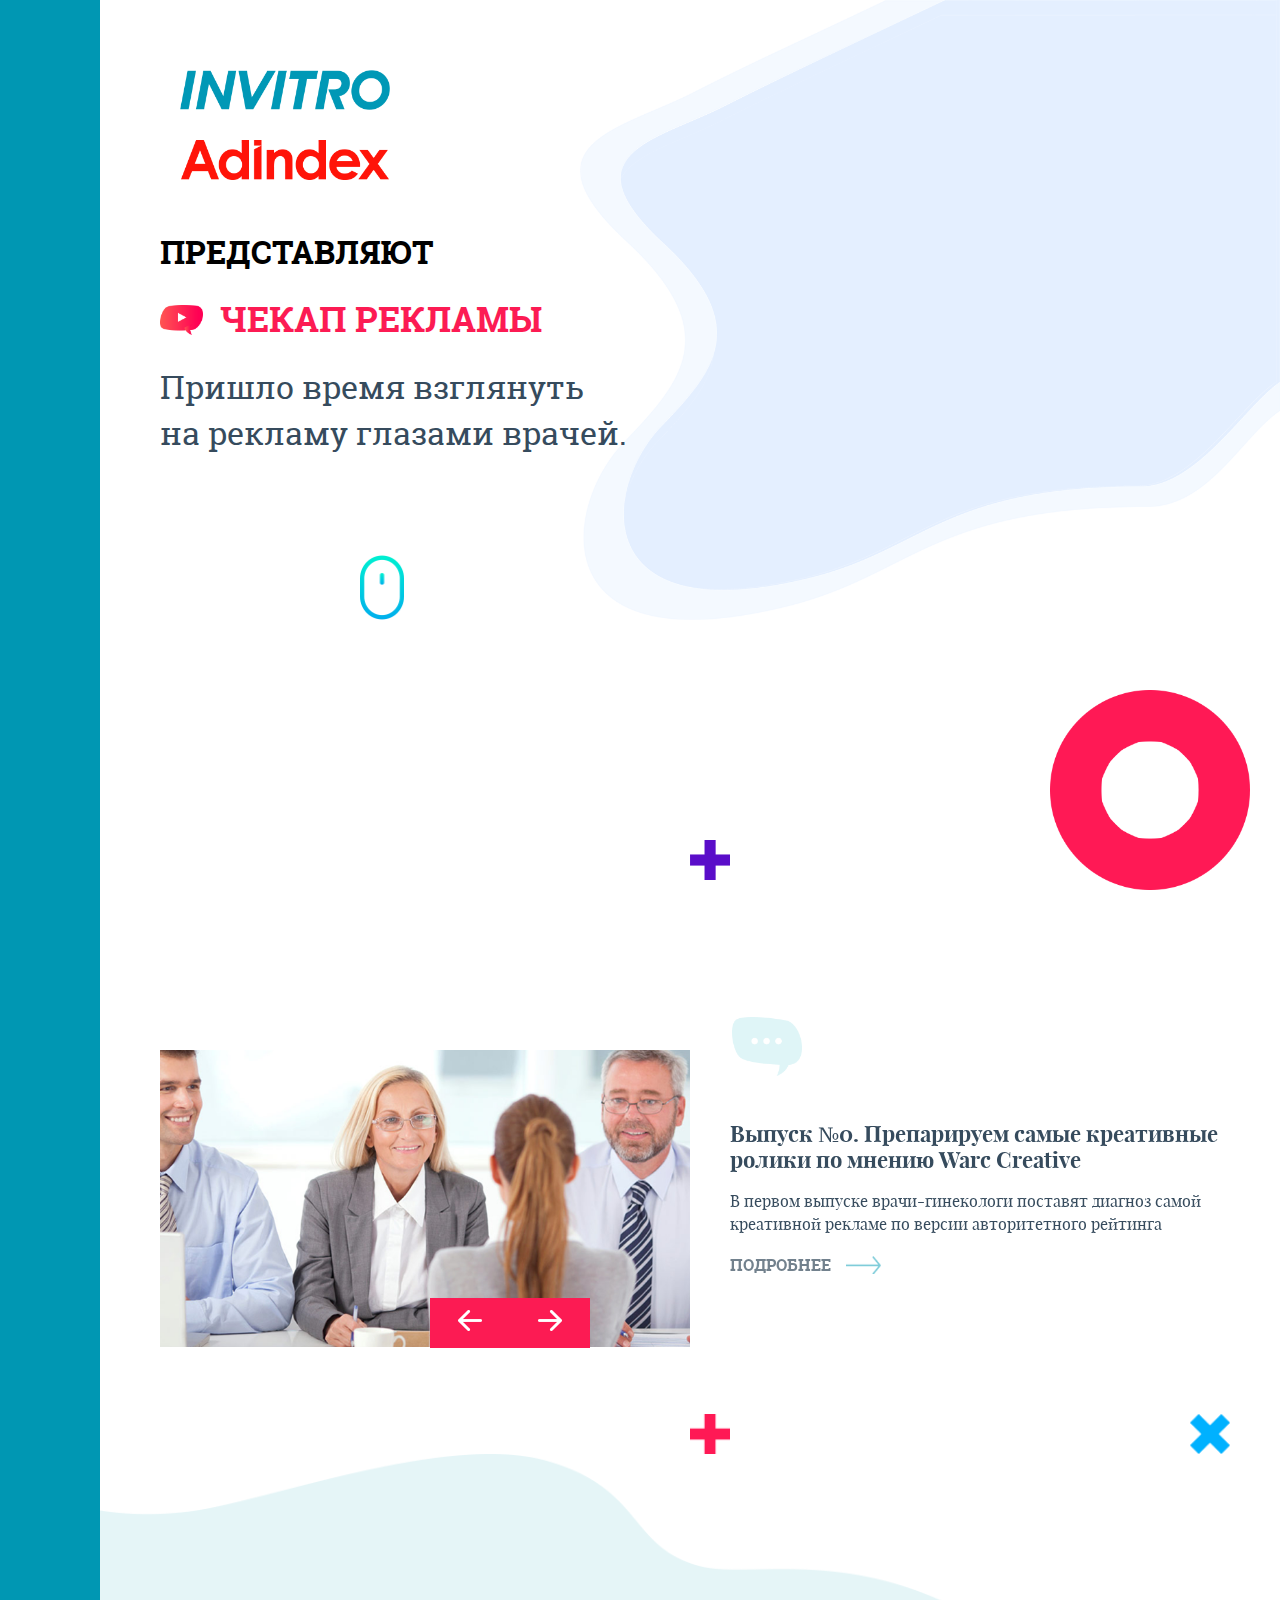
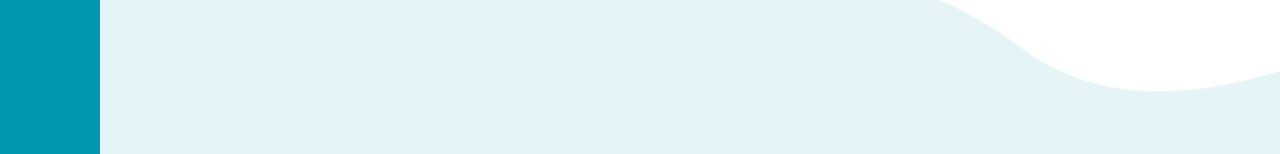
==== commit 204189de: "Добавил папку docs" ====
--- a/docs/index.html
+++ b/docs/index.html
@@ -22,28 +22,28 @@
         </div>
         <div class="content">
           <section class="section-first">
-            <div class="paralax">
-              <div class="paralax-layer1"><img src="assets/images/paralax/layer1.png"></div>
-              <div class="paralax-layer2">
-                <div class="paralax__doctor-img1"><img src="assets/images/medical/doc1.png"></div>
-                <div class="paralax__doctor-img2"><img src="assets/images/medical/doc2.png"></div>
-                <div class="paralax__doctor-img3"><img src="assets/images/medical/doc3.png"></div>
-                <div class="paralax__doctor-img4"><img src="assets/images/medical/doc4.png"></div>
-                <div class="paralax__doctor-img5"><img src="assets/images/medical/doc5.png"></div>
+            <div class="parallax">
+              <div class="parallax-layer1"><img class="layer" src="assets/images/paralax/layer1.png"></div>
+              <div class="parallax-layer2">
+                <div class="parallax__doctor-img1"><img src="assets/images/medical/doc1.png"></div>
+                <div class="parallax__doctor-img2"><img src="assets/images/medical/doc2.png"></div>
+                <div class="parallax__doctor-img3"><img src="assets/images/medical/doc3.png"></div>
+                <div class="parallax__doctor-img4"><img src="assets/images/medical/doc4.png"></div>
+                <div class="parallax__doctor-img5"><img src="assets/images/medical/doc5.png"></div>
               </div>
-              <div class="paralax-layer3"><img src="assets/images/paralax/layer3.png"></div>
-              <div class="paralax-layer4">
-                <div class="paralax-parts1"><img src="assets/images/parts2/parts1.png"></div>
-                <div class="paralax-parts2"><img src="assets/images/parts2/parts2.png"></div>
-                <div class="paralax-parts3"><img src="assets/images/parts2/parts3.png"></div>
-                <div class="paralax-parts4"><img src="assets/images/parts2/parts4.png"></div>
-                <div class="paralax-parts5"><img src="assets/images/parts2/parts5.png"></div>
-                <div class="paralax-parts6"><img src="assets/images/parts2/parts6.png"></div>
-                <div class="paralax-parts7"><img src="assets/images/parts2/parts7.png"></div>
-                <div class="paralax-parts8"><img src="assets/images/parts2/parts8.png"></div>
-                <div class="paralax-parts9"><img src="assets/images/parts2/parts9.png"></div>
-                <div class="paralax-parts10"><img src="assets/images/parts2/parts10.png"></div>
-                <div class="paralax-parts11"><img src="assets/images/parts2/parts11.png"></div>
+              <div class="parallax-layer3"><img class="layer" src="assets/images/paralax/layer3.png"></div>
+              <div class="parallax-layer4">
+                <div class="parallax-parts1"><img src="assets/images/parts2/parts1.png"></div>
+                <div class="parallax-parts2"><img src="assets/images/parts2/parts2.png"></div>
+                <div class="parallax-parts3"><img src="assets/images/parts2/parts3.png"></div>
+                <div class="parallax-parts4"><img src="assets/images/parts2/parts4.png"></div>
+                <div class="parallax-parts5"><img src="assets/images/parts2/parts5.png"></div>
+                <div class="parallax-parts6"><img src="assets/images/parts2/parts6.png"></div>
+                <div class="parallax-parts7"><img src="assets/images/parts2/parts7.png"></div>
+                <div class="parallax-parts8"><img src="assets/images/parts2/parts8.png"></div>
+                <div class="parallax-parts9"><img src="assets/images/parts2/parts9.png"></div>
+                <div class="parallax-parts10"><img src="assets/images/parts2/parts10.png"></div>
+                <div class="parallax-parts11"><img src="assets/images/parts2/parts11.png"></div>
               </div>
             </div>
             <div class="header">
@@ -57,19 +57,17 @@
                     <div class="checkup-img-wr"><img class="checkup-img" src="assets/images/playred.png"></div>
                     <div class="checkup__shrt-text">Чекап рекламы</div>
                   </div>
-                  <div class="checkup__text">Пришло время взглянуть на рекламу глазами <br />врачей. </div>
-                  <div class="checkup__mouse">
+                  <div class="checkup__text">Пришло время взглянуть <br /> на рекламу глазами врачей. </div>
+                  <div class="checkup__mouse" data-id="section-slider">
                     <div class="mouse-img-wr"><img class="mouse-img" src="assets/images/mouse.png"></div>
                     <div class="checkup__mouse-arrow"><img class="arrow-img1" src="assets/images/1.png"><img class="arrow-img2" src="assets/images/2.png"><img class="arrow-img3" src="assets/images/3.png"></div>
                   </div>
                 </div>
               </div>
             </div>
-            <div class="mouse-mobile">
-              <div class="mouse-mobile-img-wr"><img class="mouse-img" src="assets/images/mouse-mob.png"></div>
-            </div>
+            <div class="bcg-mob">           </div>
           </section>
-          <section class="section-slider">
+          <section class="section-slider" id="section-slider">
             <div class="container-home container-slider">
               <div class="slider-home">
                 <div class="slider-left__list">
--- a/docs/assets/styles/app.min.css
+++ b/docs/assets/styles/app.min.css
@@ -1,2 +1,2 @@
-@charset 'UTF-8';.slick-dots li button:before,.slick-next:before,.slick-prev:before,body{-webkit-font-smoothing:antialiased;-moz-osx-font-smoothing:grayscale}body,html{height:auto}*,::after,::before,legend{-webkit-box-sizing:border-box}.fancybox-thumbs__list,.slick-dots,li,ul{list-style:none}button,hr,input{overflow:visible}body,h1,h2,h3,ul{margin:0;padding:0}progress,sub,sup{vertical-align:baseline}.section,.wrapper,body{width:100%;position:relative}.maincontent,.section,.wrapper,body,sub,sup{position:relative}.between,.container-header,.logo-flex{-webkit-box-pack:justify}.fancybox-infobar,.slick-slider{-webkit-touch-callout:none;-webkit-user-select:none;-moz-user-select:none}.fancybox-container,.fancybox-thumbs,.fancybox-thumbs__list a,.slick-slider{-webkit-tap-highlight-color:transparent}@font-face{font-family:robotoSlabBold;src:url(../fonts/roboto/slab/robotoslab-bold-webfont.woff2) format('woff2'),url(../fonts/roboto/slab/robotoslab-bold-webfont.woff) format('woff');font-weight:400;font-style:normal}@font-face{font-family:robotoSlabRegular;src:url(../fonts/roboto/slab/robotoslab-regular-webfont.woff2) format('woff2'),url(../fonts/roboto/slab/robotoslab-regular-webfont.woff) format('woff');font-weight:400;font-style:normal}@font-face{font-family:playfairDisplayBold;src:url(../fonts/playfair/playfairdisplay-bold-webfont.woff2) format('woff2'),url(../fonts/playfair/playfairdisplay-bold-webfont.woff) format('woff');font-weight:400;font-style:normal}@font-face{font-family:playfairDisplayRegular;src:url(../fonts/playfair/playfairdisplay-regular-webfont.woff2) format('woff2'),url(../fonts/playfair/playfairdisplay-regular-webfont.woff) format('woff');font-weight:400;font-style:normal}@font-face{font-family:playfairDisplayboldItalic;src:url(../fonts/playfair/playfairdisplay-bolditalic-webfont.woff2) format('woff2'),url(../fonts/playfair/playfairdisplay-bolditalic-webfont.woff) format('woff');font-weight:400;font-style:normal}@font-face{font-family:playfairDisplayItalic;src:url(../fonts/playfair/playfairdisplay-italic-webfont.woff2) format('woff2'),url(../fonts/playfair/playfairdisplay-italic-webfont.woff) format('woff');font-weight:400;font-style:normal}@media screen and (max-width:1200px){html{font-style:16px}}@media screen and (max-width:992px){html{font-style:15px}}body{font-size:16px;font-family:Arial,Helvetica,sans-serif;line-height:1.42;color:#000}h1,h2,h3{font-weight:400}*,::after,::before{box-sizing:border-box}hr{-webkit-box-sizing:content-box;box-sizing:content-box;height:0}code,kbd,pre,samp{font-family:monospace,monospace;font-size:1em}a{background-color:transparent;cursor:pointer;text-decoration:none}a:focus{outline:0}abbr[title]{border-bottom:none;-webkit-text-decoration:underline dotted;text-decoration:underline dotted}b,strong{font-weight:bolder}small{font-size:80%}sub,sup{font-size:75%;line-height:0}sub{bottom:-.25em}sup{top:-.5em}img{border-style:none}button,input,optgroup,select,textarea{font-family:inherit;font-size:100%;line-height:1.15;margin:0}button,select{text-transform:none}[type=submit],[type=button],[type=reset],button{-webkit-appearance:button}[type=submit]::-moz-focus-inner,[type=button]::-moz-focus-inner,[type=reset]::-moz-focus-inner,button::-moz-focus-inner{border-style:none;padding:0}[type=submit]:-moz-focusring,[type=button]:-moz-focusring,[type=reset]:-moz-focusring,button:-moz-focusring{outline:ButtonText dotted 1px}fieldset{padding:.35em .75em .625em}legend{box-sizing:border-box;color:inherit;display:table;max-width:100%;padding:0;white-space:normal}textarea{overflow:auto}.slick-list,body.compensate-for-scrollbar{overflow:hidden}[type=checkbox],[type=radio]{-webkit-box-sizing:border-box;box-sizing:border-box;padding:0}[type=number]::-webkit-inner-spin-button,[type=number]::-webkit-outer-spin-button{height:auto}[type=search]{-webkit-appearance:textfield;outline-offset:-2px}[type=search]::-webkit-search-decoration{-webkit-appearance:none}details{display:block}summary{display:list-item}[hidden],template{display:none}.maincontent{display:-webkit-box;display:-webkit-flex;display:-ms-flexbox;display:flex}.section{height:auto}.content{width:-webkit-calc(100% - 100px);width:calc(100% - 100px);-webkit-box-sizing:content-box;box-sizing:content-box}@media screen and (max-width:768px){html{font-style:14px}.content{width:-webkit-calc(100% - 70px);width:calc(100% - 70px)}}@media screen and (max-width:480px){html{font-style:13px}.maincontent{display:block}.content{width:100%}}.flex-992{display:-webkit-box;display:-webkit-flex;display:-ms-flexbox;display:flex}@media screen and (max-width:992px){.flex-992{display:block}}.flex-768{display:-webkit-box;display:-webkit-flex;display:-ms-flexbox;display:flex}.between{-webkit-justify-content:space-between;-ms-flex-pack:justify;justify-content:space-between}.aline-items-center,.checkup-item,.slider-home{-webkit-box-align:center}.aline-items-center{-webkit-align-items:center;-ms-flex-align:center;align-items:center}.mt-gap{margin-top:32px}.mt-70{margin-top:70px}.mt-100{margin-top:100px}.fix-widt70{width:70%}@media screen and (max-width:768px){.flex-768{display:block}.mt-gap_mob{margin-top:16px}.fix-widt70{width:100%}}.fix-widt50{width:50%}@media screen and (max-width:768px){.fix-widt50{width:100%}}.fix-widt49{width:49%}@media screen and (max-width:768px){.fix-widt49{width:100%}}.fix-widt30{width:30%}.float-r{float:right;margin-left:32px}@media screen and (max-width:768px){.fix-widt30{width:100%}.float-r{float:none;margin-left:0}}.float-l{float:left;margin-right:32px}@media screen and (max-width:768px){.float-l{float:none;margin-right:0}}.txt-center{text-align:center}.clearfix::after{content:"";display:table;clear:both}.slick-list,.slick-slider,.slick-track{position:relative;display:block}.slick-slider{-webkit-box-sizing:border-box;box-sizing:border-box;-ms-user-select:none;user-select:none;-khtml-user-select:none;-ms-touch-action:pan-y;touch-action:pan-y}.slick-list{margin:0;padding:0}.slick-list:focus{outline:0}.slick-list.dragging{cursor:pointer;cursor:hand}.slick-slider .slick-list,.slick-slider .slick-track{-webkit-transform:translate3d(0,0,0);-ms-transform:translate3d(0,0,0);transform:translate3d(0,0,0)}.slick-track{top:0;left:0;margin-left:auto;margin-right:auto}.slick-track:after,.slick-track:before{display:table;content:''}.slick-track:after{clear:both}.slick-loading .slick-track{visibility:hidden}.slick-slide{display:none;float:left;height:100%;min-height:1px}[dir=rtl] .slick-slide{float:right}.slick-slide img{display:block}.slick-slide.slick-loading img{display:none}.slick-slide.dragging img{pointer-events:none}.slick-initialized .slick-slide{display:block}.slick-loading .slick-slide{visibility:hidden}.slick-vertical .slick-slide{display:block;height:auto;border:1px solid transparent}.slick-arrow.slick-hidden{display:none}.slick-dots,.slick-next,.slick-prev{position:absolute;display:block;padding:0}.slick-loading .slick-list{background:url(../images/ajax-loader.gif) center center no-repeat #fff}@font-face{font-family:slick;font-weight:400;font-style:normal;src:url(../fonts/slick.eot);src:url(../fonts/slick.eot?#iefix) format('embedded-opentype'),url(../fonts/slick.woff) format('woff'),url(../fonts/slick.ttf) format('truetype'),url(../fonts/slick.svg#slick) format('svg')}.slick-next,.slick-prev{font-size:0;line-height:0;top:50%;width:20px;height:20px;-webkit-transform:translate(0,-50%);-ms-transform:translate(0,-50%);transform:translate(0,-50%);cursor:pointer;color:transparent;border:none;outline:0;background:0 0}.slick-next:focus,.slick-next:hover,.slick-prev:focus,.slick-prev:hover{color:transparent;outline:0;background:0 0}.slick-next:focus:before,.slick-next:hover:before,.slick-prev:focus:before,.slick-prev:hover:before{opacity:1}.slick-next.slick-disabled:before,.slick-prev.slick-disabled:before{opacity:.25}.slick-next:before,.slick-prev:before{font-family:slick;font-size:20px;line-height:1;opacity:.75;color:#fff}.slick-prev{left:-25px}[dir=rtl] .slick-prev{right:-25px;left:auto}.slick-prev:before{content:'←'}.slick-next:before,[dir=rtl] .slick-prev:before{content:'→'}.slick-next{right:-25px}[dir=rtl] .slick-next{right:auto;left:-25px}[dir=rtl] .slick-next:before{content:'←'}.slick-dotted.slick-slider{margin-bottom:30px}.slick-dots{bottom:-25px;width:100%;margin:0;text-align:center}.slick-dots li{position:relative;display:inline-block;width:20px;height:20px;margin:0 5px;padding:0;cursor:pointer}.slick-dots li button{font-size:0;line-height:0;display:block;width:20px;height:20px;padding:5px;cursor:pointer;color:transparent;border:0;outline:0;background:0 0}.slick-dots li button:focus,.slick-dots li button:hover{outline:0}.slick-dots li button:focus:before,.slick-dots li button:hover:before{opacity:1}.slick-dots li button:before{font-family:slick;font-size:6px;line-height:20px;position:absolute;top:0;left:0;width:20px;height:20px;content:'•';text-align:center;opacity:.25;color:#000}.fancybox-container,.fancybox-slide{width:100%;outline:0;-webkit-backface-visibility:hidden}.slick-dots li.slick-active button:before{opacity:.75;color:#000}.fancybox-outer,.fancybox-thumbs{-webkit-overflow-scrolling:touch}.fancybox-active{height:auto}.fancybox-is-hidden{left:-9999px;margin:0;position:absolute!important;top:-9999px;visibility:hidden}.fancybox-container{height:100%;left:0;position:fixed;top:0;-ms-touch-action:manipulation;touch-action:manipulation;-webkit-transform:translateZ(0);transform:translateZ(0);z-index:99992}.fancybox-container *{-webkit-box-sizing:border-box;box-sizing:border-box}.fancybox-bg,.fancybox-inner,.fancybox-outer,.fancybox-stage{bottom:0;left:0;position:absolute;right:0;top:0}.fancybox-outer{overflow-y:auto}.fancybox-bg{background:#1e1e1e;opacity:0;-webkit-transition-duration:inherit;-o-transition-duration:inherit;transition-duration:inherit;-webkit-transition-property:opacity;-o-transition-property:opacity;transition-property:opacity;-webkit-transition-timing-function:cubic-bezier(.47,0,.74,.71);-o-transition-timing-function:cubic-bezier(.47,0,.74,.71);transition-timing-function:cubic-bezier(.47,0,.74,.71)}.fancybox-is-open .fancybox-bg{opacity:.9;-webkit-transition-timing-function:cubic-bezier(.22,.61,.36,1);-o-transition-timing-function:cubic-bezier(.22,.61,.36,1);transition-timing-function:cubic-bezier(.22,.61,.36,1)}.fancybox-caption,.fancybox-infobar,.fancybox-navigation .fancybox-button,.fancybox-toolbar{direction:ltr;opacity:0;position:absolute;-webkit-transition:opacity .25s ease,visibility 0s ease .25s;-o-transition:opacity .25s ease,visibility 0s ease .25s;transition:opacity .25s ease,visibility 0s ease .25s;visibility:hidden;z-index:99997}.fancybox-show-caption .fancybox-caption,.fancybox-show-infobar .fancybox-infobar,.fancybox-show-nav .fancybox-navigation .fancybox-button,.fancybox-show-toolbar .fancybox-toolbar{opacity:1;-webkit-transition:opacity .25s ease 0s,visibility 0s ease 0s;-o-transition:opacity .25s ease 0s,visibility 0s ease 0s;transition:opacity .25s ease 0s,visibility 0s ease 0s;visibility:visible}.fancybox-infobar{color:#ccc;font-size:13px;-webkit-font-smoothing:subpixel-antialiased;height:44px;left:0;line-height:44px;min-width:44px;mix-blend-mode:difference;padding:0 10px;pointer-events:none;top:0;-ms-user-select:none;user-select:none}.fancybox-toolbar{right:0;top:0}.fancybox-stage{direction:ltr;overflow:visible;-webkit-transform:translateZ(0);transform:translateZ(0);z-index:99994}.fancybox-is-open .fancybox-stage{overflow:hidden}.fancybox-slide{display:none;height:100%;left:0;overflow:auto;-webkit-overflow-scrolling:touch;padding:44px;position:absolute;text-align:center;top:0;-webkit-transition-property:opacity,-webkit-transform;-o-transition-property:transform,opacity;transition-property:transform,opacity;transition-property:transform,opacity,-webkit-transform;white-space:normal;z-index:99994}.fancybox-slide::before{content:'';display:inline-block;font-size:0;height:100%;vertical-align:middle;width:0}.fancybox-is-sliding .fancybox-slide,.fancybox-slide--current,.fancybox-slide--next,.fancybox-slide--previous{display:block}.fancybox-slide--image{overflow:hidden;padding:44px 0}.fancybox-slide--image::before{display:none}.fancybox-slide--html{padding:6px}.fancybox-content{background:#fff;display:inline-block;margin:0;max-width:100%;overflow:auto;-webkit-overflow-scrolling:touch;padding:44px;position:relative;text-align:left;vertical-align:middle}.fancybox-slide--image .fancybox-content{-webkit-animation-timing-function:cubic-bezier(.5,0,.14,1);animation-timing-function:cubic-bezier(.5,0,.14,1);-webkit-backface-visibility:hidden;background:no-repeat;-webkit-background-size:100% 100%;background-size:100% 100%;left:0;max-width:none;overflow:visible;padding:0;position:absolute;top:0;-webkit-transform-origin:top left;-ms-transform-origin:top left;transform-origin:top left;-webkit-transition-property:opacity,-webkit-transform;-o-transition-property:transform,opacity;transition-property:transform,opacity;transition-property:transform,opacity,-webkit-transform;-webkit-user-select:none;-moz-user-select:none;-ms-user-select:none;user-select:none;z-index:99995}.fancybox-image,.fancybox-share__button,.fancybox-spaceball{-webkit-user-select:none;-moz-user-select:none;-ms-user-select:none}.fancybox-can-zoomOut .fancybox-content{cursor:-webkit-zoom-out;cursor:zoom-out}.fancybox-can-zoomIn .fancybox-content{cursor:-webkit-zoom-in;cursor:zoom-in}.fancybox-can-pan .fancybox-content,.fancybox-can-swipe .fancybox-content{cursor:-webkit-grab;cursor:grab}.fancybox-is-grabbing .fancybox-content{cursor:-webkit-grabbing;cursor:grabbing}.fancybox-container [data-selectable=true]{cursor:#364b5d}.fancybox-image,.fancybox-spaceball{background:0 0;border:0;height:100%;left:0;margin:0;max-height:none;max-width:none;padding:0;position:absolute;top:0;user-select:none;width:100%}.fancybox-spaceball{z-index:1}.fancybox-slide--iframe .fancybox-content,.fancybox-slide--map .fancybox-content,.fancybox-slide--pdf .fancybox-content,.fancybox-slide--video .fancybox-content{height:100%;overflow:visible;padding:0;width:100%}.fancybox-slide--video .fancybox-content{background:#000}.fancybox-slide--map .fancybox-content{background:#e5e3df}.fancybox-slide--iframe .fancybox-content{background:#fff}.fancybox-iframe,.fancybox-video{background:0 0;border:0;display:block;height:100%;margin:0;overflow:hidden;padding:0;width:100%}.fancybox-iframe{left:0;position:absolute;top:0}.fancybox-error{background:#fff;cursor:#000;max-width:400px;padding:40px;width:100%}.fancybox-error p{color:#444;font-size:16px;line-height:20px;margin:0;padding:0}.fancybox-button{background:rgba(30,30,30,.6);border:0;-webkit-border-radius:0;border-radius:0;-webkit-box-shadow:none;box-shadow:none;cursor:pointer;display:inline-block;height:44px;margin:0;padding:10px;position:relative;-webkit-transition:color .2s;-o-transition:color .2s;transition:color .2s;vertical-align:top;visibility:inherit;width:44px}.fancybox-button,.fancybox-button:link,.fancybox-button:visited{color:#ccc}.fancybox-button:hover{color:#fff}.fancybox-button:focus{outline:0}.fancybox-button.fancybox-focus{outline:dotted 1px}.fancybox-button[disabled],.fancybox-button[disabled]:hover{color:#888;cursor:#000;outline:0}.fancybox-button div{height:100%}.fancybox-button svg{display:block;height:100%;overflow:visible;position:relative;width:100%}.fancybox-button--fsenter svg:nth-child(2),.fancybox-button--fsexit svg:nth-child(1),.fancybox-button--pause svg:nth-child(1),.fancybox-button--play svg:nth-child(2),.fancybox-is-scaling .fancybox-close-small,.fancybox-is-zoomable.fancybox-can-pan .fancybox-close-small{display:none}.fancybox-button svg path{fill:currentColor;stroke-width:0}.fancybox-progress{background:#ff5268;height:2px;left:0;position:absolute;right:0;top:0;-webkit-transform:scaleX(0);-ms-transform:scaleX(0);transform:scaleX(0);-webkit-transform-origin:0;-ms-transform-origin:0;transform-origin:0;-webkit-transition-property:-webkit-transform;-o-transition-property:transform;transition-property:transform;transition-property:transform,-webkit-transform;-webkit-transition-timing-function:linear;-o-transition-timing-function:linear;transition-timing-function:linear;z-index:99998}.fancybox-close-small{background:0 0;border:0;-webkit-border-radius:0;border-radius:0;color:#ccc;cursor:pointer;opacity:.8;padding:8px;position:absolute;right:-12px;top:-44px;z-index:401}.fancybox-close-small:hover{color:#fff;opacity:1}.fancybox-slide--html .fancybox-close-small{color:currentColor;padding:10px;right:0;top:0}.fancybox-slide--image.fancybox-is-scaling .fancybox-content{overflow:hidden}.fancybox-navigation .fancybox-button{-webkit-background-clip:content-box;background-clip:content-box;height:100px;opacity:0;position:absolute;top:-webkit-calc(50% - 50px);top:calc(50% - 50px);width:70px}.fancybox-navigation .fancybox-button div{padding:7px}.fancybox-navigation .fancybox-button--arrow_left{left:0;left:env(safe-area-inset-left);padding:31px 26px 31px 6px}.fancybox-navigation .fancybox-button--arrow_right{padding:31px 6px 31px 26px;right:0;right:env(safe-area-inset-right)}.fancybox-caption{background:-webkit-gradient(linear,left bottom,left top,from(rgba(0,0,0,.85)),color-stop(50%,rgba(0,0,0,.3)),color-stop(65%,rgba(0,0,0,.15)),color-stop(75.5%,rgba(0,0,0,.075)),color-stop(82.85%,rgba(0,0,0,.037)),color-stop(88%,rgba(0,0,0,.019)),to(rgba(0,0,0,0)));background:-webkit-linear-gradient(bottom,rgba(0,0,0,.85) 0,rgba(0,0,0,.3) 50%,rgba(0,0,0,.15) 65%,rgba(0,0,0,.075) 75.5%,rgba(0,0,0,.037) 82.85%,rgba(0,0,0,.019) 88%,rgba(0,0,0,0) 100%);background:-o-linear-gradient(bottom,rgba(0,0,0,.85) 0,rgba(0,0,0,.3) 50%,rgba(0,0,0,.15) 65%,rgba(0,0,0,.075) 75.5%,rgba(0,0,0,.037) 82.85%,rgba(0,0,0,.019) 88%,rgba(0,0,0,0) 100%);background:linear-gradient(to top,rgba(0,0,0,.85) 0,rgba(0,0,0,.3) 50%,rgba(0,0,0,.15) 65%,rgba(0,0,0,.075) 75.5%,rgba(0,0,0,.037) 82.85%,rgba(0,0,0,.019) 88%,rgba(0,0,0,0) 100%);bottom:0;color:#eee;font-size:14px;font-weight:400;left:0;line-height:1.5;padding:75px 44px 25px;pointer-events:none;right:0;text-align:center;z-index:99996}.fancybox-caption--separate{margin-top:-50px}.fancybox-caption__body{max-height:50vh;overflow:auto;pointer-events:all}.fancybox-caption a,.fancybox-caption a:link,.fancybox-caption a:visited{color:#ccc;text-decoration:none}.fancybox-caption a:hover{color:#fff;text-decoration:underline}.fancybox-loading{-webkit-animation:fancybox-rotate 1s linear infinite;animation:fancybox-rotate 1s linear infinite;background:0 0;border:4px solid #888;border-bottom-color:#fff;-webkit-border-radius:50%;border-radius:50%;height:50px;left:50%;margin:-25px 0 0 -25px;opacity:.7;padding:0;position:absolute;top:50%;width:50px;z-index:99999}.fancybox-animated{-webkit-transition-timing-function:cubic-bezier(0,0,.25,1);-o-transition-timing-function:cubic-bezier(0,0,.25,1);transition-timing-function:cubic-bezier(0,0,.25,1)}.fancybox-fx-slide.fancybox-slide--previous{opacity:0;-webkit-transform:translate3d(-100%,0,0);transform:translate3d(-100%,0,0)}.fancybox-fx-slide.fancybox-slide--next{opacity:0;-webkit-transform:translate3d(100%,0,0);transform:translate3d(100%,0,0)}.fancybox-fx-slide.fancybox-slide--current{opacity:1;-webkit-transform:translate3d(0,0,0);transform:translate3d(0,0,0)}.fancybox-fx-fade.fancybox-slide--next,.fancybox-fx-fade.fancybox-slide--previous{opacity:0;-webkit-transition-timing-function:cubic-bezier(.19,1,.22,1);-o-transition-timing-function:cubic-bezier(.19,1,.22,1);transition-timing-function:cubic-bezier(.19,1,.22,1)}.fancybox-fx-fade.fancybox-slide--current{opacity:1}.fancybox-fx-zoom-in-out.fancybox-slide--previous{opacity:0;-webkit-transform:scale3d(1.5,1.5,1.5);transform:scale3d(1.5,1.5,1.5)}.fancybox-fx-zoom-in-out.fancybox-slide--next{opacity:0;-webkit-transform:scale3d(.5,.5,.5);transform:scale3d(.5,.5,.5)}.fancybox-fx-zoom-in-out.fancybox-slide--current{opacity:1;-webkit-transform:scale3d(1,1,1);transform:scale3d(1,1,1)}.fancybox-fx-rotate.fancybox-slide--previous{opacity:0;-webkit-transform:rotate(-360deg);-ms-transform:rotate(-360deg);transform:rotate(-360deg)}.fancybox-fx-rotate.fancybox-slide--next{opacity:0;-webkit-transform:rotate(360deg);-ms-transform:rotate(360deg);transform:rotate(360deg)}.fancybox-fx-rotate.fancybox-slide--current{opacity:1;-webkit-transform:rotate(0);-ms-transform:rotate(0);transform:rotate(0)}.fancybox-fx-circular.fancybox-slide--previous{opacity:0;-webkit-transform:scale3d(0,0,0) translate3d(-100%,0,0);transform:scale3d(0,0,0) translate3d(-100%,0,0)}.fancybox-fx-circular.fancybox-slide--next{opacity:0;-webkit-transform:scale3d(0,0,0) translate3d(100%,0,0);transform:scale3d(0,0,0) translate3d(100%,0,0)}.fancybox-fx-circular.fancybox-slide--current{opacity:1;-webkit-transform:scale3d(1,1,1) translate3d(0,0,0);transform:scale3d(1,1,1) translate3d(0,0,0)}.fancybox-fx-tube.fancybox-slide--previous{-webkit-transform:translate3d(-100%,0,0) scale(.1) skew(-10deg);transform:translate3d(-100%,0,0) scale(.1) skew(-10deg)}.fancybox-fx-tube.fancybox-slide--next{-webkit-transform:translate3d(100%,0,0) scale(.1) skew(10deg);transform:translate3d(100%,0,0) scale(.1) skew(10deg)}.fancybox-fx-tube.fancybox-slide--current{-webkit-transform:translate3d(0,0,0) scale(1);transform:translate3d(0,0,0) scale(1)}@media all and (max-height:576px){.fancybox-slide{padding-left:6px;padding-right:6px}.fancybox-slide--image{padding:6px 0}.fancybox-close-small{right:-6px}.fancybox-slide--image .fancybox-close-small{background:#4e4e4e;color:#f2f4f6;height:36px;opacity:1;padding:6px;right:0;top:0;width:36px}.fancybox-caption{padding-left:12px;padding-right:12px}}@-webkit-keyframes fancybox-rotate{100%{-webkit-transform:rotate(360deg);transform:rotate(360deg)}}@keyframes fancybox-rotate{100%{-webkit-transform:rotate(360deg);transform:rotate(360deg)}}.fancybox-button--fullscreen::before{width:15px;height:11px;left:-webkit-calc(50% - 7px);left:calc(50% - 7px);top:-webkit-calc(50% - 6px);top:calc(50% - 6px);border:2px solid;background:0 0}.fancybox-share{background:#f4f4f4;-webkit-border-radius:3px;border-radius:3px;max-width:90%;padding:30px;text-align:center}.fancybox-share h1{color:#222;font-size:35px;font-weight:700;margin:0 0 20px}.fancybox-share p{margin:0;padding:0}.fancybox-share__button{border:0;-webkit-border-radius:3px;border-radius:3px;display:inline-block;font-size:14px;font-weight:700;line-height:40px;margin:0 5px 10px;min-width:130px;padding:0 15px;text-decoration:none;-webkit-transition:all .2s;-o-transition:all .2s;transition:all .2s;user-select:none;white-space:nowrap}.fancybox-share__button:link,.fancybox-share__button:visited{color:#fff}.fancybox-share__button:hover{text-decoration:none}.fancybox-share__button--fb{background:#3b5998}.fancybox-share__button--fb:hover{background:#344e86}.fancybox-share__button--pt{background:#bd081d}.fancybox-share__button--pt:hover{background:#aa0719}.fancybox-share__button--tw{background:#1da1f2}.fancybox-share__button--tw:hover{background:#0d95e8}.fancybox-share__button svg{height:25px;margin-right:7px;position:relative;top:-1px;vertical-align:middle;width:25px}.fancybox-share__button svg path{fill:#fff}.fancybox-share__input{background:0 0;border:0;border-bottom:1px solid #d7d7d7;-webkit-border-radius:0;border-radius:0;color:#5d5b5b;font-size:14px;margin:10px 0 0;outline:0;padding:10px 15px;width:100%}.fancybox-button--pause::before,.fancybox-button--play::before{top:-webkit-calc(50% - 6px);top:calc(50% - 6px);left:-webkit-calc(50% - 4px);left:calc(50% - 4px);background:0 0}.fancybox-button--play::before{width:0;height:0;border-top:6px inset transparent;border-bottom:6px inset transparent;border-left:10px solid;-webkit-border-radius:1px;border-radius:1px}.fancybox-button--pause::before{width:7px;height:11px;border-style:solid;border-width:0 2px}.fancybox-thumbs{background:#ddd;bottom:0;display:none;margin:0;-ms-overflow-style:-ms-autohiding-scrollbar;padding:2px 2px 4px;position:absolute;right:0;top:0;width:212px;z-index:99995}.fancybox-thumbs-x{overflow-x:auto;overflow-y:hidden}.fancybox-show-thumbs .fancybox-thumbs{display:block}.fancybox-show-thumbs .fancybox-inner{right:212px}.fancybox-thumbs__list{font-size:0;height:100%;margin:0;overflow-x:hidden;overflow-y:auto;padding:0;position:absolute;position:relative;white-space:nowrap;width:100%}.fancybox-thumbs-x .fancybox-thumbs__list{overflow:hidden}.fancybox-thumbs-y .fancybox-thumbs__list::-webkit-scrollbar{width:7px}.fancybox-thumbs-y .fancybox-thumbs__list::-webkit-scrollbar-track{background:#fff;-webkit-border-radius:10px;border-radius:10px;-webkit-box-shadow:inset 0 0 6px rgba(0,0,0,.3);box-shadow:inset 0 0 6px rgba(0,0,0,.3)}.fancybox-thumbs-y .fancybox-thumbs__list::-webkit-scrollbar-thumb{background:#2a2a2a;-webkit-border-radius:10px;border-radius:10px}.fancybox-thumbs__list a{-webkit-backface-visibility:hidden;backface-visibility:hidden;background-color:rgba(0,0,0,.1);background-position:center center;background-repeat:no-repeat;-webkit-background-size:cover;background-size:cover;cursor:pointer;float:left;height:75px;margin:2px;max-height:-webkit-calc(100% - 8px);max-height:calc(100% - 8px);max-width:-webkit-calc(50% - 4px);max-width:calc(50% - 4px);outline:0;overflow:hidden;padding:0;position:relative;width:100px}.fancybox-thumbs__list a::before{border:6px solid #ff5268;bottom:0;content:'';left:0;opacity:0;position:absolute;right:0;top:0;-webkit-transition:all .2s cubic-bezier(.25,.46,.45,.94);-o-transition:all .2s cubic-bezier(.25,.46,.45,.94);transition:all .2s cubic-bezier(.25,.46,.45,.94);z-index:99991}.fancybox-thumbs__list a:focus::before{opacity:.5}.fancybox-thumbs__list a.fancybox-thumbs-active::before{opacity:1}@media all and (max-width:576px){.fancybox-thumbs{width:110px}.fancybox-show-thumbs .fancybox-inner{right:110px}.fancybox-thumbs__list a{max-width:-webkit-calc(100% - 10px);max-width:calc(100% - 10px)}}.left_wing{width:100px;background-color:#0097b3;position:relative}@media screen and (max-width:768px){.left_wing{width:70px}}@media screen and (max-width:480px){.left_wing{width:100%;height:70px}}.share__social{position:fixed;z-index:10;top:50%;-webkit-transform:translateY(-50%);-ms-transform:translateY(-50%);transform:translateY(-50%);display:-webkit-box;display:-webkit-flex;display:-ms-flexbox;display:flex;-webkit-box-pack:center;-webkit-justify-content:center;-ms-flex-pack:center;justify-content:center;width:100px}@media screen and (max-width:768px){.share__social{width:70px}}@media screen and (max-width:480px){.share__social{width:100%;position:absolute}.ya-share2__list{display:-webkit-box!important;display:-webkit-flex!important;display:-ms-flexbox!important;display:flex!important}}.ya-share2__item{margin:0!important;display:block!important;border:1px solid #fff;border-bottom:none}.ya-share2__item:last-child{border-bottom:1px solid #fff}.ya-share2__badge{background-color:transparent!important}.ya-share2__icon{width:50px!important;height:50px!important}.paralax{position:absolute;top:0;right:0;width:900px;height:760px;z-index:-10;overflow:hidden}.paralax img{display:block;max-width:100%}@media screen and (max-width:1440px){.paralax{width:700px;height:560px}}.paralax-layer1,.paralax-layer2,.paralax-layer3,.paralax-layer4{position:absolute;top:0;left:0;width:100%;height:100%}.paralax-layer1{z-index:0}.paralax-layer2{z-index:10}.paralax-layer3{z-index:20}@media screen and (max-width:768px){.paralax-layer1,.paralax-layer2,.paralax-layer3{display:none}}.paralax-layer4{z-index:15}.paralax__doctor-img1{position:absolute;-webkit-transform:translate(0,700px);-ms-transform:translate(0,700px);transform:translate(0,700px);left:35%;width:300px;height:400px;-webkit-animation:visible1 1s 1s ease-in-out forwards;animation:visible1 1s 1s ease-in-out forwards;z-index:50}.paralax__doctor-img2{position:absolute;-webkit-transform:translate(900px,290px);-ms-transform:translate(900px,290px);transform:translate(900px,290px);width:300px;height:350px;z-index:40;-webkit-animation:visible2 1s 1.5s ease-in-out forwards;animation:visible2 1s 1.5s ease-in-out forwards}.paralax__doctor-img3{position:absolute;-webkit-transform:translate(180px,780px);-ms-transform:translate(180px,780px);transform:translate(180px,780px);width:250px;height:300px;z-index:40;-webkit-animation:visible3 1s 1.5s ease-in-out forwards;animation:visible3 1s 1.5s ease-in-out forwards}.paralax__doctor-img4{position:absolute;-webkit-transform:translate(430px,-385px);-ms-transform:translate(430px,-385px);transform:translate(430px,-385px);width:200px;height:250px;z-index:30;-webkit-animation:visible4 1s 2s ease-in-out forwards;animation:visible4 1s 2s ease-in-out forwards}.paralax__doctor-img5{position:absolute;-webkit-transform:translate(230px,-385px);-ms-transform:translate(230px,-385px);transform:translate(230px,-385px);width:230px;height:270px;z-index:30;-webkit-animation:visible5 1.5s 1.9s ease-in-out forwards;animation:visible5 1.5s 1.9s ease-in-out forwards}.paralax-parts1,.paralax-parts10,.paralax-parts11,.paralax-parts2,.paralax-parts3,.paralax-parts4,.paralax-parts5,.paralax-parts6,.paralax-parts7,.paralax-parts8,.paralax-parts9{position:absolute;width:50px;opacity:0;-webkit-animation:parts 2s 3s ease-in-out forwards;animation:parts 2s 3s ease-in-out forwards}.paralax-parts1{bottom:100px;left:100px}.paralax-parts2{top:10px;left:50%}.paralax-parts3{top:30%;right:90px}.paralax-parts4{top:30%;left:74px}.paralax-parts5{top:24%;left:625px}.paralax-parts6{top:100px;left:400px}.paralax-parts7{bottom:47px;left:100px}.paralax-parts8{bottom:90px;left:190px}.paralax-parts9{bottom:160px;left:170px}.paralax-parts10{top:37%;left:675px}.paralax-parts11{top:47%;left:665px}@-webkit-keyframes visible1{0%,10%{-webkit-transform:translate(0,700px);transform:translate(0,700px)}100%{-webkit-transform:translate(0,390px);transform:translate(0,390px)}}@keyframes visible1{0%,10%{-webkit-transform:translate(0,700px);transform:translate(0,700px)}100%{-webkit-transform:translate(0,390px);transform:translate(0,390px)}}@-webkit-keyframes visible2{0%{-webkit-transform:translate(900px,290px);transform:translate(900px,290px)}100%{-webkit-transform:translate(450px,290px);transform:translate(450px,290px)}}@keyframes visible2{0%{-webkit-transform:translate(900px,290px);transform:translate(900px,290px)}100%{-webkit-transform:translate(450px,290px);transform:translate(450px,290px)}}@-webkit-keyframes visible3{0%{-webkit-transform:translate(180px,780px);transform:translate(180px,780px)}100%{-webkit-transform:translate(180px,280px);transform:translate(180px,280px)}}@keyframes visible3{0%{-webkit-transform:translate(180px,780px);transform:translate(180px,780px)}100%{-webkit-transform:translate(180px,280px);transform:translate(180px,280px)}}@-webkit-keyframes visible4{0%{-webkit-transform:translate(430px,-385px);transform:translate(430px,-385px)}100%{-webkit-transform:translate(430px,185px);transform:translate(430px,185px)}}@keyframes visible4{0%{-webkit-transform:translate(430px,-385px);transform:translate(430px,-385px)}100%{-webkit-transform:translate(430px,185px);transform:translate(430px,185px)}}@-webkit-keyframes visible5{0%{-webkit-transform:translate(230px,-385px);transform:translate(230px,-385px)}100%{-webkit-transform:translate(230px,140px);transform:translate(230px,140px)}}@keyframes visible5{0%{-webkit-transform:translate(230px,-385px);transform:translate(230px,-385px)}100%{-webkit-transform:translate(230px,140px);transform:translate(230px,140px)}}@-webkit-keyframes parts{0%{opacity:0}100%{opacity:1}}@keyframes parts{0%{opacity:0}100%{opacity:1}}.section-first{min-height:100vh;position:relative;padding-top:70px}.section-first:after,.section-first:before{content:'';position:absolute}.section-first:after{display:block;bottom:-30px;right:30px;width:330px;height:330px;background:url(../images/parts/circle.png) no-repeat;-webkit-background-size:cover;background-size:cover;z-index:-1}@media screen and (max-width:768px){.section-first:after{right:20px;bottom:70px;width:180px;height:180px}}@media screen and (max-width:480px){.ya-share2__item{border-bottom:1px solid #fff;border-right:none}.ya-share2__item:last-child{border-right:1px solid #fff}.section-first:after{display:none}}.section-first:before{display:block;bottom:100px;left:50%;width:40px;height:40px;background:url(../images/parts/plus.png) no-repeat;-webkit-background-size:cover;background-size:cover;z-index:0}@media screen and (max-width:992px){.section-first{padding-top:30px}.section-first:before{width:30px;height:30px;bottom:0;left:20%}}.header{width:100%}.container-home{margin:0 auto;padding:0 60px;max-width:1920px}@media screen and (max-width:1400px){.container-home{max-width:1400px;width:100%}}@media screen and (max-width:1200px){.container-home{max-width:1200px;width:100%}}@media screen and (max-width:992px){.container-home{max-width:992px;width:100%}}@media screen and (max-width:768px){.container-home{max-width:768px;width:100%;padding:0 16px}}@media screen and (max-width:480px){.container-home{max-width:480px;width:100%;padding-left:16px;padding-right:16px}}.logo-flex{display:-webkit-box;display:-webkit-flex;display:-ms-flexbox;display:flex;-webkit-justify-content:space-between;-ms-flex-pack:justify;justify-content:space-between}.link-logo{display:block;width:300px;height:50px;text-align:center}@media screen and (max-width:992px){.link-logo{width:250px;height:40px}.img-logo{max-width:100%}}@media screen and (max-width:768px){.logo-flex{-webkit-box-orient:vertical;-webkit-box-direction:normal;-webkit-flex-direction:column;-ms-flex-direction:column;flex-direction:column;-webkit-box-align:center;-webkit-align-items:center;-ms-flex-align:center;align-items:center}.link-logo:last-child{margin-top:30px}}.img-logo{display:inline-block;height:100%}.presents{margin-top:200px}.checkup-img-wr{width:150px;height:100px}@media screen and (max-width:1440px){.checkup-img-wr{width:100px;height:70px}}@media screen and (max-width:992px){.checkup-img-wr{width:70px;height:50px}}.checkup-img{display:block;max-width:100%;height:100%}.presents__shrt-text{font-family:robotoSlabBold;font-size:42px;color:#000;text-transform:uppercase}@media screen and (max-width:992px){.presents__shrt-text{font-size:30px}}.checkup__shrt-text,.chk__shrt-text{font-size:42px;text-transform:uppercase}@media screen and (max-width:480px){.presents{margin-top:50px}.presents__shrt-text{text-align:center}}.checkup-box{width:40%;position:relative}@media screen and (max-width:1920px){.checkup-box{width:70%}}@media screen and (max-width:1200px){.img-logo{max-width:100%}.checkup-box{width:100%}}.checkup-item{display:-webkit-box;display:-webkit-flex;display:-ms-flexbox;display:flex;-webkit-align-items:center;-ms-flex-align:center;align-items:center;margin-top:50px;position:relative}@media screen and (max-width:1440px){.checkup-item{margin-top:30px}}.checkup__shrt-text{font-family:robotoSlabBold;color:#fc1b53;margin-left:30px}@media screen and (max-width:992px){.checkup__shrt-text{font-size:30px;margin-left:20px}}@media screen and (max-width:480px){.checkup-item{-webkit-box-orient:vertical;-webkit-box-direction:normal;-webkit-flex-direction:column;-ms-flex-direction:column;flex-direction:column;-webkit-box-align:center;-webkit-align-items:center;-ms-flex-align:center;align-items:center}.checkup__shrt-text{font-size:25px}.checkup__text{text-align:center}}.checkup__text{font-family:robotoSlabRegular;font-size:24px;color:#364b5d;margin-top:50px}@media screen and (max-width:1440px){.checkup__text{margin-top:30px}}.checkup__mouse{cursor:pointer;position:absolute;top:260px;left:200px;-webkit-animation:opacity 5s infinite;animation:opacity 5s infinite}@media screen and (max-width:992px){.checkup__text{font-size:20px}.checkup__mouse{top:150px}}@media screen and (max-width:768px){.checkup__mouse{display:none}}.mouse-img-wr{position:relative;width:44px;height:65px}.mouse-img{position:absolute;top:0;display:block;max-width:100%;height:100%}.checkup__mouse-arrow{width:46px;position:relative}.arrow-img1,.arrow-img2,.arrow-img3{position:absolute;opacity:0;left:50%}.arrow-img1{-webkit-transform:translateX(-50%);-ms-transform:translateX(-50%);transform:translateX(-50%);-webkit-animation:opacity1 2s infinite;animation:opacity1 2s infinite;-webkit-transition:all ease-in-out .5s;-o-transition:all ease-in-out .5s;transition:all ease-in-out .5s}.arrow-img2{-webkit-transform:translateX(-50%);-ms-transform:translateX(-50%);transform:translateX(-50%);-webkit-animation:opacity2 2s infinite;animation:opacity2 2s infinite;-webkit-transition:all ease-in-out .5s;-o-transition:all ease-in-out .5s;transition:all ease-in-out .5s}.arrow-img3{-webkit-transform:translateX(-50%);-ms-transform:translateX(-50%);transform:translateX(-50%);-webkit-animation:opacity3 2s infinite;animation:opacity3 2s infinite;-webkit-transition:all ease-in-out .5s;-o-transition:all ease-in-out .5s;transition:all ease-in-out .5s}.mouse-mobile{display:none}@media screen and (max-width:768px){.mouse-mobile{display:block;position:absolute;bottom:70px;left:50%;-webkit-transform:translateX(-50%);-ms-transform:translateX(-50%);transform:translateX(-50%);z-index:20;cursor:pointer}}.mouse-mobile-img-wr{width:45px;height:90px}@media screen and (max-width:480px){.mouse-mobile{bottom:20px}.mouse-mobile-img-wr{height:70px}}@-webkit-keyframes opacity{0%,100%{-webkit-transform:translateY(0);transform:translateY(0)}50%{-webkit-transform:translateY(30px);transform:translateY(30px)}}@keyframes opacity{0%,100%{-webkit-transform:translateY(0);transform:translateY(0)}50%{-webkit-transform:translateY(30px);transform:translateY(30px)}}@-webkit-keyframes opacity1{0%,40%{opacity:0}55%{opacity:1}100%{-webkit-transform:translate(-50%,10px);transform:translate(-50%,10px)}}@keyframes opacity1{0%,40%{opacity:0}55%{opacity:1}100%{-webkit-transform:translate(-50%,10px);transform:translate(-50%,10px)}}@-webkit-keyframes opacity2{0%,55%{opacity:0}70%{opacity:1}100%{-webkit-transform:translate(-50%,24px);transform:translate(-50%,24px)}}@keyframes opacity2{0%,55%{opacity:0}70%{opacity:1}100%{-webkit-transform:translate(-50%,24px);transform:translate(-50%,24px)}}@-webkit-keyframes opacity3{0%,70%{opacity:0}85%{opacity:1}100%{-webkit-transform:translate(-50%,36px);transform:translate(-50%,36px)}}@keyframes opacity3{0%,70%{opacity:0}85%{opacity:1}100%{-webkit-transform:translate(-50%,36px);transform:translate(-50%,36px)}}.section-slider{position:relative}.section-slider:after,.section-slider:before{display:block;position:absolute;content:'';z-index:0}.section-slider:before{bottom:300px;left:50%;width:40px;height:40px;background:url(../images/parts/plus2.png) no-repeat;-webkit-background-size:cover;background-size:cover}@media screen and (max-width:992px){.section-slider:before{width:30px;height:30px}}@media screen and (max-width:768px){.section-slider:before{bottom:200px;left:50%}}.section-slider:after{bottom:300px;right:50px;width:40px;height:40px;background:url(../images/parts/plus3.png) no-repeat;-webkit-background-size:cover;background-size:cover}@media screen and (max-width:992px){.section-slider:after{width:30px;height:30px}}@media screen and (max-width:768px){.section-slider:after{bottom:180px;left:10%}}.container-slider{width:100%;margin:100px 0}.slider-home{position:relative;overflow:hidde;display:-webkit-box;display:-webkit-flex;display:-ms-flexbox;display:flex;-webkit-align-items:center;-ms-flex-align:center;align-items:center}.slider-home:before{content:'';display:block;position:absolute;top:-11%;left:54%;width:70px;height:60px;background:url(../images/parts/obj.png) no-repeat;-webkit-background-size:100% 100%;background-size:100%;z-index:0}.slider-left__list,.slider-right__list{width:50%;position:relative;overflow:hidde}@media screen and (max-width:1020px){.slider-home{display:block}.slider-left__list,.slider-right__list{width:100%}}.slider-right-wr{width:60%;margin-left:100px}@media screen and (max-width:1600px){.slider-right-wr{width:80%;margin-left:80px}}@media screen and (max-width:1440px){.slider-right-wr{width:100%;margin-left:40px}}@media screen and (max-width:1020px){.slider-right-wr{margin-left:0;margin-top:40px}}.slider-left__wr-img{width:100%}.slider-left-img{display:block;max-width:100%}.slider_title{font-family:playfairDisplayBold;font-size:30px;color:#364b5d;line-height:1.067}@media screen and (max-width:1440px){.slider_title{font-size:22px}}.slider_descr{font-family:playfairDisplayRegular;font-size:18px;color:#364b5d;margin-top:30px}.backwards__shrt-text,.btn-more-text,.chk__shrt-text{font-family:robotoSlabBold}@media screen and (max-width:1600px){.slider_descr{margin-top:20px}}@media screen and (max-width:1440px){.slider_descr{font-size:16px;margin-top:15px}}.slider_btn-more{display:-webkit-inline-box;display:-webkit-inline-flex;display:-ms-inline-flexbox;display:inline-flex;-webkit-box-align:center;-webkit-align-items:center;-ms-flex-align:center;align-items:center;height:30px;cursor:pointer;margin-top:30px}.slider_btn-more:hover .btn-more-arrow{margin-left:20px}@media screen and (max-width:1600px){.slider_btn-more{margin-top:20px}}.btn-more-arrow{height:18px;margin-left:15px;-webkit-transition:all ease-in-out .3s;-o-transition:all ease-in-out .3s;transition:all ease-in-out .3s}@media screen and (max-width:1440px){.slider_btn-more{margin-top:15px}.btn-more-arrow{width:35px}}.more-arrow-img{display:block;width:100%;height:100%}.btn-more-text{font-size:18px;color:rgba(54,75,93,.702);text-transform:uppercase}@media screen and (max-width:1440px){.btn-more-text{font-size:16px}}.controls__next,.controls__prev{width:80px;height:50px;border:none;outline:0;cursor:pointer;color:#fff;background-color:#fc1b53;position:absolute;bottom:6px;z-index:10}.controls__next{right:20px}.controls__prev{right:100px}@media screen and (max-width:768px){.controls__next,.controls__prev{background-color:rgba(252,27,83,.7);width:60px;height:45px}.controls__next img,.controls__prev img{width:20px;height:18px}.controls__prev{right:80px}}.footer{width:100%;height:300px;background:url(../images/footer.png) no-repeat;-webkit-background-size:cover;background-size:cover}@media screen and (max-width:1020px){.footer{height:200px}}.container-header{margin:0 auto;max-width:1920px;padding-left:32px;padding-right:32px;padding-top:70px;display:-webkit-box;display:-webkit-flex;display:-ms-flexbox;display:flex;-webkit-justify-content:space-between;-ms-flex-pack:justify;justify-content:space-between}@media screen and (max-width:1400px){.container-header{max-width:1400px;width:100%}}@media screen and (max-width:1200px){.container-header{max-width:1200px;width:100%}}@media screen and (max-width:992px){.container-header{max-width:992px;width:100%}}@media screen and (max-width:768px){.container-header{max-width:768px;width:100%}}@media screen and (max-width:480px){.container-header{max-width:480px;width:100%;padding-left:16px;padding-right:16px}}@media screen and (max-width:320px){.container-header,.container-home{min-width:320px}}.header__link-logo{display:block;width:200px}.header__link-logo:last-child{margin-top:20px}.header__link-img-logo{display:block;width:100%}.header__chk{display:-webkit-box;display:-webkit-flex;display:-ms-flexbox;display:flex;-webkit-box-align:center;-webkit-align-items:center;-ms-flex-align:center;align-items:center}.chk__img-wr{width:90px;height:40px}.chk-img{display:block;max-width:100%;height:100%;margin-right:10px}.chk__shrt-text{color:#fc1b53}.header__backwards{margin-top:50px;display:-webkit-box;display:-webkit-flex;display:-ms-flexbox;display:flex;-webkit-box-align:center;-webkit-align-items:center;-ms-flex-align:center;align-items:center;margin-right:10px;cursor:pointer}.backwards__img-wr{height:18px;margin-right:15px;-webkit-transition:all ease-in-out .3s;-o-transition:all ease-in-out .3s;transition:all ease-in-out .3s}.backwards__img{display:block;max-width:100%;height:100%}.backwards__shrt-text{font-size:18px;color:rgba(54,75,93,.702)}
-/*# sourceMappingURL=[data-uri] */
+@charset 'UTF-8';body,html{height:auto}*,::after,::before,legend{-webkit-box-sizing:border-box}button,hr,input{overflow:visible}progress,sub,sup{vertical-align:baseline}.section,.slick-dots,.wrapper,body{width:100%}.maincontent,.section,.wrapper,body,sub,sup{position:relative}.fancybox-infobar,.slick-slider{-webkit-touch-callout:none;-ms-user-select:none}.fancybox-container,.fancybox-thumbs,.fancybox-thumbs__list a,.slick-slider{-webkit-tap-highlight-color:transparent}.fancybox-thumbs__list,.slick-dots,li,ul{list-style:none}.slick-dots li button:before,.slick-next:before,.slick-prev:before,body{-webkit-font-smoothing:antialiased;-moz-osx-font-smoothing:grayscale}@font-face{font-family:robotoSlabBold;src:url(../fonts/roboto/slab/robotoslab-bold-webfont.woff2) format('woff2'),url(../fonts/roboto/slab/robotoslab-bold-webfont.woff) format('woff');font-weight:400;font-style:normal}@font-face{font-family:robotoSlabRegular;src:url(../fonts/roboto/slab/robotoslab-regular-webfont.woff2) format('woff2'),url(../fonts/roboto/slab/robotoslab-regular-webfont.woff) format('woff');font-weight:400;font-style:normal}@font-face{font-family:playfairDisplayBold;src:url(../fonts/playfair/playfairdisplay-bold-webfont.woff2) format('woff2'),url(../fonts/playfair/playfairdisplay-bold-webfont.woff) format('woff');font-weight:400;font-style:normal}@font-face{font-family:playfairDisplayRegular;src:url(../fonts/playfair/playfairdisplay-regular-webfont.woff2) format('woff2'),url(../fonts/playfair/playfairdisplay-regular-webfont.woff) format('woff');font-weight:400;font-style:normal}@font-face{font-family:playfairDisplayboldItalic;src:url(../fonts/playfair/playfairdisplay-bolditalic-webfont.woff2) format('woff2'),url(../fonts/playfair/playfairdisplay-bolditalic-webfont.woff) format('woff');font-weight:400;font-style:normal}@font-face{font-family:playfairDisplayItalic;src:url(../fonts/playfair/playfairdisplay-italic-webfont.woff2) format('woff2'),url(../fonts/playfair/playfairdisplay-italic-webfont.woff) format('woff');font-weight:400;font-style:normal}@media screen and (max-width:1200px){html{font-style:16px}}@media screen and (max-width:992px){html{font-style:15px}}@media screen and (max-width:768px){html{font-style:14px}}body{margin:0;padding:0;font-size:16px;font-family:Arial,Helvetica,sans-serif;line-height:1.42;color:#000}h1,h2,h3{margin:0;padding:0;font-weight:400}*,::after,::before{box-sizing:border-box}ul{margin:0;padding:0}hr{-webkit-box-sizing:content-box;box-sizing:content-box;height:0}code,kbd,pre,samp{font-family:monospace,monospace;font-size:1em}a{background-color:transparent;cursor:pointer;text-decoration:none}a:focus{outline:0}abbr[title]{border-bottom:none;-webkit-text-decoration:underline dotted;text-decoration:underline dotted}b,strong{font-weight:bolder}small{font-size:80%}sub,sup{font-size:75%;line-height:0}sub{bottom:-.25em}sup{top:-.5em}img{border-style:none}button,input,optgroup,select,textarea{font-family:inherit;font-size:100%;line-height:1.15;margin:0}button,select{text-transform:none}[type=submit],[type=button],[type=reset],button{-webkit-appearance:button}[type=submit]::-moz-focus-inner,[type=button]::-moz-focus-inner,[type=reset]::-moz-focus-inner,button::-moz-focus-inner{border-style:none;padding:0}[type=submit]:-moz-focusring,[type=button]:-moz-focusring,[type=reset]:-moz-focusring,button:-moz-focusring{outline:ButtonText dotted 1px}fieldset{padding:.35em .75em .625em}legend{box-sizing:border-box;color:inherit;display:table;max-width:100%;padding:0;white-space:normal}.container,.container-home{margin:0 auto;max-width:1920px}textarea{overflow:auto}.slick-list,body.compensate-for-scrollbar{overflow:hidden}[type=checkbox],[type=radio]{-webkit-box-sizing:border-box;box-sizing:border-box;padding:0}[type=number]::-webkit-inner-spin-button,[type=number]::-webkit-outer-spin-button{height:auto}[type=search]{-webkit-appearance:textfield;outline-offset:-2px}[type=search]::-webkit-search-decoration{-webkit-appearance:none}details{display:block}summary{display:list-item}[hidden],template{display:none}.container,.maincontent{display:-webkit-box;display:-webkit-flex;display:-ms-flexbox}.maincontent{display:flex}@media screen and (max-width:480px){html{font-style:13px}.maincontent{display:block}}.section{height:auto}.content{width:-webkit-calc(100% - 100px);width:calc(100% - 100px);-webkit-box-sizing:content-box;box-sizing:content-box}@media screen and (max-width:1200px){.maincontent{display:block}.content{width:100%}}.container{padding-left:32px;padding-right:32px;padding-top:70px;display:flex;-webkit-box-pack:justify;-webkit-justify-content:space-between;-ms-flex-pack:justify;justify-content:space-between}.between,.container-header,.logo-flex{-webkit-box-pack:justify}@media screen and (max-width:1400px){.container{max-width:1400px;width:100%}}@media screen and (max-width:1200px){.container{max-width:1200px;width:100%}}@media screen and (max-width:992px){.container{max-width:992px;width:100%}}@media screen and (max-width:768px){.container{max-width:768px;width:100%}}@media screen and (max-width:480px){.container{max-width:480px;width:100%;padding-left:16px;padding-right:16px}}@media screen and (max-width:320px){.container{min-width:320px}}.flex-992{display:-webkit-box;display:-webkit-flex;display:-ms-flexbox;display:flex}@media screen and (max-width:992px){.flex-992{display:block}}.flex-768,.logo-flex,.share__social{display:-webkit-box}.flex-768{display:-webkit-flex;display:-ms-flexbox;display:flex}.between{-webkit-justify-content:space-between;-ms-flex-pack:justify;justify-content:space-between}.aline-items-center,.checkup-item,.slider-home{-webkit-box-align:center}.aline-items-center{-webkit-align-items:center;-ms-flex-align:center;align-items:center}.mt-gap{margin-top:32px}.mt-70{margin-top:70px}.mt-100{margin-top:100px}.fix-widt70{width:70%}@media screen and (max-width:768px){.flex-768{display:block}.mt-gap_mob{margin-top:16px}.fix-widt70{width:100%}}.fix-widt50{width:50%}@media screen and (max-width:768px){.fix-widt50{width:100%}}.fix-widt49{width:49%}@media screen and (max-width:768px){.fix-widt49{width:100%}}.fix-widt30{width:30%}.float-r{float:right;margin-left:32px}@media screen and (max-width:768px){.fix-widt30{width:100%}.float-r{float:none;margin-left:0}}.float-l{float:left;margin-right:32px}@media screen and (max-width:768px){.float-l{float:none;margin-right:0}}.txt-center{text-align:center}.clearfix::after{content:"";display:table;clear:both}.fancybox-slide::before,.fancybox-thumbs__list a::before,.section-first:after,.section-first:before,.slick-track:after,.slick-track:before{content:''}.slick-list,.slick-slider,.slick-track{position:relative;display:block}.slick-slider{-webkit-box-sizing:border-box;box-sizing:border-box;-webkit-user-select:none;-moz-user-select:none;user-select:none;-khtml-user-select:none;-ms-touch-action:pan-y;touch-action:pan-y}.slick-list{margin:0;padding:0}.slick-list:focus{outline:0}.slick-list.dragging{cursor:pointer;cursor:hand}.slick-slider .slick-list,.slick-slider .slick-track{-webkit-transform:translate3d(0,0,0);-ms-transform:translate3d(0,0,0);transform:translate3d(0,0,0)}.slick-track{top:0;left:0;margin-left:auto;margin-right:auto}.slick-track:after,.slick-track:before{display:table}.slick-track:after{clear:both}.slick-loading .slick-track{visibility:hidden}.slick-slide{display:none;float:left;height:100%;min-height:1px}[dir=rtl] .slick-slide{float:right}.slick-slide img{display:block}.slick-slide.slick-loading img{display:none}.slick-slide.dragging img{pointer-events:none}.slick-initialized .slick-slide{display:block}.slick-loading .slick-slide{visibility:hidden}.slick-vertical .slick-slide{display:block;height:auto;border:1px solid transparent}.slick-arrow.slick-hidden{display:none}.slick-loading .slick-list{background:url(../images/ajax-loader.gif) center center no-repeat #fff}@font-face{font-family:slick;font-weight:400;font-style:normal;src:url(../fonts/slick.eot);src:url(../fonts/slick.eot?#iefix) format('embedded-opentype'),url(../fonts/slick.woff) format('woff'),url(../fonts/slick.ttf) format('truetype'),url(../fonts/slick.svg#slick) format('svg')}.slick-next,.slick-prev{font-size:0;line-height:0;position:absolute;top:50%;display:block;width:20px;height:20px;padding:0;-webkit-transform:translate(0,-50%);-ms-transform:translate(0,-50%);transform:translate(0,-50%);cursor:pointer;color:transparent;border:none;outline:0;background:0 0}.slick-next:focus,.slick-next:hover,.slick-prev:focus,.slick-prev:hover{color:transparent;outline:0;background:0 0}.slick-next:focus:before,.slick-next:hover:before,.slick-prev:focus:before,.slick-prev:hover:before{opacity:1}.slick-next.slick-disabled:before,.slick-prev.slick-disabled:before{opacity:.25}.slick-next:before,.slick-prev:before{font-family:slick;font-size:20px;line-height:1;opacity:.75;color:#fff}.slick-prev{left:-25px}[dir=rtl] .slick-prev{right:-25px;left:auto}.slick-prev:before{content:'←'}.slick-next:before,[dir=rtl] .slick-prev:before{content:'→'}.slick-next{right:-25px}[dir=rtl] .slick-next{right:auto;left:-25px}[dir=rtl] .slick-next:before{content:'←'}.slick-dotted.slick-slider{margin-bottom:30px}.slick-dots{position:absolute;bottom:-25px;display:block;padding:0;margin:0;text-align:center}.slick-dots li{position:relative;display:inline-block;width:20px;height:20px;margin:0 5px;padding:0;cursor:pointer}.slick-dots li button{font-size:0;line-height:0;display:block;width:20px;height:20px;padding:5px;cursor:pointer;color:transparent;border:0;outline:0;background:0 0}.slick-dots li button:focus,.slick-dots li button:hover{outline:0}.slick-dots li button:focus:before,.slick-dots li button:hover:before{opacity:1}.slick-dots li button:before{font-family:slick;font-size:6px;line-height:20px;position:absolute;top:0;left:0;width:20px;height:20px;content:'•';text-align:center;opacity:.25;color:#000}.slick-dots li.slick-active button:before{opacity:.75;color:#000}.fancybox-outer,.fancybox-thumbs{-webkit-overflow-scrolling:touch}.fancybox-active{height:auto}.fancybox-is-hidden{left:-9999px;margin:0;position:absolute!important;top:-9999px;visibility:hidden}.fancybox-container{-webkit-backface-visibility:hidden;height:100%;left:0;outline:0;position:fixed;top:0;-ms-touch-action:manipulation;touch-action:manipulation;-webkit-transform:translateZ(0);transform:translateZ(0);width:100%;z-index:99992}.fancybox-container *{-webkit-box-sizing:border-box;box-sizing:border-box}.fancybox-bg,.fancybox-inner,.fancybox-outer,.fancybox-stage{bottom:0;left:0;position:absolute;right:0;top:0}.fancybox-outer{overflow-y:auto}.fancybox-bg{background:#1e1e1e;opacity:0;-webkit-transition-duration:inherit;-o-transition-duration:inherit;transition-duration:inherit;-webkit-transition-property:opacity;-o-transition-property:opacity;transition-property:opacity;-webkit-transition-timing-function:cubic-bezier(.47,0,.74,.71);-o-transition-timing-function:cubic-bezier(.47,0,.74,.71);transition-timing-function:cubic-bezier(.47,0,.74,.71)}.fancybox-is-open .fancybox-bg{opacity:.9;-webkit-transition-timing-function:cubic-bezier(.22,.61,.36,1);-o-transition-timing-function:cubic-bezier(.22,.61,.36,1);transition-timing-function:cubic-bezier(.22,.61,.36,1)}.fancybox-caption,.fancybox-infobar,.fancybox-navigation .fancybox-button,.fancybox-toolbar{direction:ltr;opacity:0;position:absolute;-webkit-transition:opacity .25s ease,visibility 0s ease .25s;-o-transition:opacity .25s ease,visibility 0s ease .25s;transition:opacity .25s ease,visibility 0s ease .25s;visibility:hidden;z-index:99997}.fancybox-show-caption .fancybox-caption,.fancybox-show-infobar .fancybox-infobar,.fancybox-show-nav .fancybox-navigation .fancybox-button,.fancybox-show-toolbar .fancybox-toolbar{opacity:1;-webkit-transition:opacity .25s ease 0s,visibility 0s ease 0s;-o-transition:opacity .25s ease 0s,visibility 0s ease 0s;transition:opacity .25s ease 0s,visibility 0s ease 0s;visibility:visible}.fancybox-infobar{color:#ccc;font-size:13px;-webkit-font-smoothing:subpixel-antialiased;height:44px;left:0;line-height:44px;min-width:44px;mix-blend-mode:difference;padding:0 10px;pointer-events:none;top:0;-webkit-user-select:none;-moz-user-select:none;user-select:none}.fancybox-toolbar{right:0;top:0}.fancybox-stage{direction:ltr;overflow:visible;-webkit-transform:translateZ(0);transform:translateZ(0);z-index:99994}.fancybox-is-open .fancybox-stage{overflow:hidden}.fancybox-slide{-webkit-backface-visibility:hidden;display:none;height:100%;left:0;outline:0;overflow:auto;-webkit-overflow-scrolling:touch;padding:44px;position:absolute;text-align:center;top:0;-webkit-transition-property:opacity,-webkit-transform;-o-transition-property:transform,opacity;transition-property:transform,opacity;transition-property:transform,opacity,-webkit-transform;white-space:normal;width:100%;z-index:99994}.fancybox-slide::before{display:inline-block;font-size:0;height:100%;vertical-align:middle;width:0}.fancybox-is-sliding .fancybox-slide,.fancybox-slide--current,.fancybox-slide--next,.fancybox-slide--previous{display:block}.fancybox-slide--image{overflow:hidden;padding:44px 0}.fancybox-slide--image::before{display:none}.fancybox-button,.fancybox-content{display:inline-block;margin:0;position:relative}.fancybox-slide--html{padding:6px}.fancybox-content{background:#fff;max-width:100%;overflow:auto;-webkit-overflow-scrolling:touch;padding:44px;text-align:left;vertical-align:middle}.fancybox-slide--image .fancybox-content{-webkit-animation-timing-function:cubic-bezier(.5,0,.14,1);animation-timing-function:cubic-bezier(.5,0,.14,1);-webkit-backface-visibility:hidden;background:no-repeat;-webkit-background-size:100% 100%;background-size:100% 100%;left:0;max-width:none;overflow:visible;padding:0;position:absolute;top:0;-webkit-transform-origin:top left;-ms-transform-origin:top left;transform-origin:top left;-webkit-transition-property:opacity,-webkit-transform;-o-transition-property:transform,opacity;transition-property:transform,opacity;transition-property:transform,opacity,-webkit-transform;-webkit-user-select:none;-moz-user-select:none;-ms-user-select:none;user-select:none;z-index:99995}.fancybox-image,.fancybox-share__button,.fancybox-spaceball{-webkit-user-select:none;-moz-user-select:none;-ms-user-select:none}.fancybox-can-zoomOut .fancybox-content{cursor:-webkit-zoom-out;cursor:zoom-out}.fancybox-can-zoomIn .fancybox-content{cursor:-webkit-zoom-in;cursor:zoom-in}.fancybox-can-pan .fancybox-content,.fancybox-can-swipe .fancybox-content{cursor:-webkit-grab;cursor:grab}.fancybox-is-grabbing .fancybox-content{cursor:-webkit-grabbing;cursor:grabbing}.fancybox-container [data-selectable=true]{cursor:#364b5d}.fancybox-image,.fancybox-spaceball{background:0 0;border:0;height:100%;left:0;margin:0;max-height:none;max-width:none;padding:0;position:absolute;top:0;user-select:none;width:100%}.fancybox-spaceball{z-index:1}.fancybox-slide--iframe .fancybox-content,.fancybox-slide--map .fancybox-content,.fancybox-slide--pdf .fancybox-content,.fancybox-slide--video .fancybox-content{height:100%;overflow:visible;padding:0;width:100%}.fancybox-slide--video .fancybox-content{background:#000}.fancybox-slide--map .fancybox-content{background:#e5e3df}.fancybox-slide--iframe .fancybox-content{background:#fff}.fancybox-iframe,.fancybox-video{background:0 0;border:0;display:block;height:100%;margin:0;overflow:hidden;padding:0;width:100%}.fancybox-iframe{left:0;position:absolute;top:0}.fancybox-error{background:#fff;cursor:#000;max-width:400px;padding:40px;width:100%}.fancybox-error p{color:#444;font-size:16px;line-height:20px;margin:0;padding:0}.fancybox-button{background:rgba(30,30,30,.6);border:0;-webkit-border-radius:0;border-radius:0;-webkit-box-shadow:none;box-shadow:none;cursor:pointer;height:44px;padding:10px;-webkit-transition:color .2s;-o-transition:color .2s;transition:color .2s;vertical-align:top;visibility:inherit;width:44px}.fancybox-button,.fancybox-button:link,.fancybox-button:visited{color:#ccc}.fancybox-button:hover{color:#fff}.fancybox-button:focus{outline:0}.fancybox-button.fancybox-focus{outline:dotted 1px}.fancybox-button[disabled],.fancybox-button[disabled]:hover{color:#888;cursor:#000;outline:0}.fancybox-button div{height:100%}.fancybox-button svg{display:block;height:100%;overflow:visible;position:relative;width:100%}.fancybox-button--fsenter svg:nth-child(2),.fancybox-button--fsexit svg:nth-child(1),.fancybox-button--pause svg:nth-child(1),.fancybox-button--play svg:nth-child(2),.fancybox-is-scaling .fancybox-close-small,.fancybox-is-zoomable.fancybox-can-pan .fancybox-close-small{display:none}.fancybox-button svg path{fill:currentColor;stroke-width:0}.fancybox-progress{background:#ff5268;height:2px;left:0;position:absolute;right:0;top:0;-webkit-transform:scaleX(0);-ms-transform:scaleX(0);transform:scaleX(0);-webkit-transform-origin:0;-ms-transform-origin:0;transform-origin:0;-webkit-transition-property:-webkit-transform;-o-transition-property:transform;transition-property:transform;transition-property:transform,-webkit-transform;-webkit-transition-timing-function:linear;-o-transition-timing-function:linear;transition-timing-function:linear;z-index:99998}.fancybox-close-small{background:0 0;border:0;-webkit-border-radius:0;border-radius:0;color:#ccc;cursor:pointer;opacity:.8;padding:8px;position:absolute;right:-12px;top:-44px;z-index:401}.fancybox-close-small:hover{color:#fff;opacity:1}.fancybox-slide--html .fancybox-close-small{color:currentColor;padding:10px;right:0;top:0}.fancybox-slide--image.fancybox-is-scaling .fancybox-content{overflow:hidden}.fancybox-navigation .fancybox-button{-webkit-background-clip:content-box;background-clip:content-box;height:100px;opacity:0;position:absolute;top:-webkit-calc(50% - 50px);top:calc(50% - 50px);width:70px}.fancybox-navigation .fancybox-button div{padding:7px}.fancybox-navigation .fancybox-button--arrow_left{left:0;left:env(safe-area-inset-left);padding:31px 26px 31px 6px}.fancybox-navigation .fancybox-button--arrow_right{padding:31px 6px 31px 26px;right:0;right:env(safe-area-inset-right)}.fancybox-caption{background:-webkit-gradient(linear,left bottom,left top,from(rgba(0,0,0,.85)),color-stop(50%,rgba(0,0,0,.3)),color-stop(65%,rgba(0,0,0,.15)),color-stop(75.5%,rgba(0,0,0,.075)),color-stop(82.85%,rgba(0,0,0,.037)),color-stop(88%,rgba(0,0,0,.019)),to(rgba(0,0,0,0)));background:-webkit-linear-gradient(bottom,rgba(0,0,0,.85) 0,rgba(0,0,0,.3) 50%,rgba(0,0,0,.15) 65%,rgba(0,0,0,.075) 75.5%,rgba(0,0,0,.037) 82.85%,rgba(0,0,0,.019) 88%,rgba(0,0,0,0) 100%);background:-o-linear-gradient(bottom,rgba(0,0,0,.85) 0,rgba(0,0,0,.3) 50%,rgba(0,0,0,.15) 65%,rgba(0,0,0,.075) 75.5%,rgba(0,0,0,.037) 82.85%,rgba(0,0,0,.019) 88%,rgba(0,0,0,0) 100%);background:linear-gradient(to top,rgba(0,0,0,.85) 0,rgba(0,0,0,.3) 50%,rgba(0,0,0,.15) 65%,rgba(0,0,0,.075) 75.5%,rgba(0,0,0,.037) 82.85%,rgba(0,0,0,.019) 88%,rgba(0,0,0,0) 100%);bottom:0;color:#eee;font-size:14px;font-weight:400;left:0;line-height:1.5;padding:75px 44px 25px;pointer-events:none;right:0;text-align:center;z-index:99996}.fancybox-caption--separate{margin-top:-50px}.fancybox-caption__body{max-height:50vh;overflow:auto;pointer-events:all}.fancybox-caption a,.fancybox-caption a:link,.fancybox-caption a:visited{color:#ccc;text-decoration:none}.fancybox-caption a:hover{color:#fff;text-decoration:underline}.fancybox-loading{-webkit-animation:fancybox-rotate 1s linear infinite;animation:fancybox-rotate 1s linear infinite;background:0 0;border:4px solid #888;border-bottom-color:#fff;-webkit-border-radius:50%;border-radius:50%;height:50px;left:50%;margin:-25px 0 0 -25px;opacity:.7;padding:0;position:absolute;top:50%;width:50px;z-index:99999}.fancybox-animated{-webkit-transition-timing-function:cubic-bezier(0,0,.25,1);-o-transition-timing-function:cubic-bezier(0,0,.25,1);transition-timing-function:cubic-bezier(0,0,.25,1)}.fancybox-fx-slide.fancybox-slide--previous{opacity:0;-webkit-transform:translate3d(-100%,0,0);transform:translate3d(-100%,0,0)}.fancybox-fx-slide.fancybox-slide--next{opacity:0;-webkit-transform:translate3d(100%,0,0);transform:translate3d(100%,0,0)}.fancybox-fx-slide.fancybox-slide--current{opacity:1;-webkit-transform:translate3d(0,0,0);transform:translate3d(0,0,0)}.fancybox-fx-fade.fancybox-slide--next,.fancybox-fx-fade.fancybox-slide--previous{opacity:0;-webkit-transition-timing-function:cubic-bezier(.19,1,.22,1);-o-transition-timing-function:cubic-bezier(.19,1,.22,1);transition-timing-function:cubic-bezier(.19,1,.22,1)}.fancybox-fx-fade.fancybox-slide--current{opacity:1}.fancybox-fx-zoom-in-out.fancybox-slide--previous{opacity:0;-webkit-transform:scale3d(1.5,1.5,1.5);transform:scale3d(1.5,1.5,1.5)}.fancybox-fx-zoom-in-out.fancybox-slide--next{opacity:0;-webkit-transform:scale3d(.5,.5,.5);transform:scale3d(.5,.5,.5)}.fancybox-fx-zoom-in-out.fancybox-slide--current{opacity:1;-webkit-transform:scale3d(1,1,1);transform:scale3d(1,1,1)}.fancybox-fx-rotate.fancybox-slide--previous{opacity:0;-webkit-transform:rotate(-360deg);-ms-transform:rotate(-360deg);transform:rotate(-360deg)}.fancybox-fx-rotate.fancybox-slide--next{opacity:0;-webkit-transform:rotate(360deg);-ms-transform:rotate(360deg);transform:rotate(360deg)}.fancybox-fx-rotate.fancybox-slide--current{opacity:1;-webkit-transform:rotate(0);-ms-transform:rotate(0);transform:rotate(0)}.fancybox-fx-circular.fancybox-slide--previous{opacity:0;-webkit-transform:scale3d(0,0,0) translate3d(-100%,0,0);transform:scale3d(0,0,0) translate3d(-100%,0,0)}.fancybox-fx-circular.fancybox-slide--next{opacity:0;-webkit-transform:scale3d(0,0,0) translate3d(100%,0,0);transform:scale3d(0,0,0) translate3d(100%,0,0)}.fancybox-fx-circular.fancybox-slide--current{opacity:1;-webkit-transform:scale3d(1,1,1) translate3d(0,0,0);transform:scale3d(1,1,1) translate3d(0,0,0)}.fancybox-fx-tube.fancybox-slide--previous{-webkit-transform:translate3d(-100%,0,0) scale(.1) skew(-10deg);transform:translate3d(-100%,0,0) scale(.1) skew(-10deg)}.fancybox-fx-tube.fancybox-slide--next{-webkit-transform:translate3d(100%,0,0) scale(.1) skew(10deg);transform:translate3d(100%,0,0) scale(.1) skew(10deg)}.fancybox-fx-tube.fancybox-slide--current{-webkit-transform:translate3d(0,0,0) scale(1);transform:translate3d(0,0,0) scale(1)}@media all and (max-height:576px){.fancybox-slide{padding-left:6px;padding-right:6px}.fancybox-slide--image{padding:6px 0}.fancybox-close-small{right:-6px}.fancybox-slide--image .fancybox-close-small{background:#4e4e4e;color:#f2f4f6;height:36px;opacity:1;padding:6px;right:0;top:0;width:36px}.fancybox-caption{padding-left:12px;padding-right:12px}}@-webkit-keyframes fancybox-rotate{100%{-webkit-transform:rotate(360deg);transform:rotate(360deg)}}@keyframes fancybox-rotate{100%{-webkit-transform:rotate(360deg);transform:rotate(360deg)}}.fancybox-button--fullscreen::before{width:15px;height:11px;left:-webkit-calc(50% - 7px);left:calc(50% - 7px);top:-webkit-calc(50% - 6px);top:calc(50% - 6px);border:2px solid;background:0 0}.fancybox-share{background:#f4f4f4;-webkit-border-radius:3px;border-radius:3px;max-width:90%;padding:30px;text-align:center}.fancybox-share h1{color:#222;font-size:35px;font-weight:700;margin:0 0 20px}.fancybox-share p{margin:0;padding:0}.fancybox-share__button{border:0;-webkit-border-radius:3px;border-radius:3px;display:inline-block;font-size:14px;font-weight:700;line-height:40px;margin:0 5px 10px;min-width:130px;padding:0 15px;text-decoration:none;-webkit-transition:all .2s;-o-transition:all .2s;transition:all .2s;user-select:none;white-space:nowrap}.fancybox-share__button:link,.fancybox-share__button:visited{color:#fff}.fancybox-share__button:hover{text-decoration:none}.fancybox-share__button--fb{background:#3b5998}.fancybox-share__button--fb:hover{background:#344e86}.fancybox-share__button--pt{background:#bd081d}.fancybox-share__button--pt:hover{background:#aa0719}.fancybox-share__button--tw{background:#1da1f2}.fancybox-share__button--tw:hover{background:#0d95e8}.fancybox-share__button svg{height:25px;margin-right:7px;position:relative;top:-1px;vertical-align:middle;width:25px}.fancybox-share__button svg path{fill:#fff}.fancybox-share__input{background:0 0;border:0;border-bottom:1px solid #d7d7d7;-webkit-border-radius:0;border-radius:0;color:#5d5b5b;font-size:14px;margin:10px 0 0;outline:0;padding:10px 15px;width:100%}.fancybox-button--pause::before,.fancybox-button--play::before{top:-webkit-calc(50% - 6px);top:calc(50% - 6px);left:-webkit-calc(50% - 4px);left:calc(50% - 4px);background:0 0}.fancybox-button--play::before{width:0;height:0;border-top:6px inset transparent;border-bottom:6px inset transparent;border-left:10px solid;-webkit-border-radius:1px;border-radius:1px}.fancybox-button--pause::before{width:7px;height:11px;border-style:solid;border-width:0 2px}.fancybox-thumbs{background:#ddd;bottom:0;display:none;margin:0;-ms-overflow-style:-ms-autohiding-scrollbar;padding:2px 2px 4px;position:absolute;right:0;top:0;width:212px;z-index:99995}.fancybox-thumbs-x{overflow-x:auto;overflow-y:hidden}.fancybox-show-thumbs .fancybox-thumbs{display:block}.fancybox-show-thumbs .fancybox-inner{right:212px}.fancybox-thumbs__list{font-size:0;height:100%;margin:0;overflow-x:hidden;overflow-y:auto;padding:0;position:absolute;position:relative;white-space:nowrap;width:100%}.fancybox-thumbs-x .fancybox-thumbs__list{overflow:hidden}.fancybox-thumbs-y .fancybox-thumbs__list::-webkit-scrollbar{width:7px}.fancybox-thumbs-y .fancybox-thumbs__list::-webkit-scrollbar-track{background:#fff;-webkit-border-radius:10px;border-radius:10px;-webkit-box-shadow:inset 0 0 6px rgba(0,0,0,.3);box-shadow:inset 0 0 6px rgba(0,0,0,.3)}.fancybox-thumbs-y .fancybox-thumbs__list::-webkit-scrollbar-thumb{background:#2a2a2a;-webkit-border-radius:10px;border-radius:10px}.fancybox-thumbs__list a{-webkit-backface-visibility:hidden;backface-visibility:hidden;background-color:rgba(0,0,0,.1);background-position:center center;background-repeat:no-repeat;-webkit-background-size:cover;background-size:cover;cursor:pointer;float:left;height:75px;margin:2px;max-height:-webkit-calc(100% - 8px);max-height:calc(100% - 8px);max-width:-webkit-calc(50% - 4px);max-width:calc(50% - 4px);outline:0;overflow:hidden;padding:0;position:relative;width:100px}.fancybox-thumbs__list a::before{border:6px solid #ff5268;bottom:0;left:0;opacity:0;position:absolute;right:0;top:0;-webkit-transition:all .2s cubic-bezier(.25,.46,.45,.94);-o-transition:all .2s cubic-bezier(.25,.46,.45,.94);transition:all .2s cubic-bezier(.25,.46,.45,.94);z-index:99991}.fancybox-thumbs__list a:focus::before{opacity:.5}.fancybox-thumbs__list a.fancybox-thumbs-active::before{opacity:1}@media all and (max-width:576px){.fancybox-thumbs{width:110px}.fancybox-show-thumbs .fancybox-inner{right:110px}.fancybox-thumbs__list a{max-width:-webkit-calc(100% - 10px);max-width:calc(100% - 10px)}}.left_wing{width:100px;background-color:#0097b3;position:relative}@media screen and (max-width:1200px){.left_wing{width:100%;height:70px}}.share__social{position:fixed;z-index:10;top:50%;-webkit-transform:translateY(-50%);-ms-transform:translateY(-50%);transform:translateY(-50%);display:-webkit-flex;display:-ms-flexbox;display:flex;-webkit-box-pack:center;-webkit-justify-content:center;-ms-flex-pack:center;justify-content:center;width:100px}@media screen and (max-width:1200px){.share__social{width:100%;position:absolute;-webkit-box-align:center;-webkit-align-items:center;-ms-flex-align:center;align-items:center}.ya-share2__list{display:-webkit-box!important;display:-webkit-flex!important;display:-ms-flexbox!important;display:flex!important}}.ya-share2__item{margin:0!important;display:block!important;border:1px solid #fff;border-bottom:none}.ya-share2__item:last-child{border-bottom:1px solid #fff}.ya-share2__badge{background-color:transparent!important}.ya-share2__icon{width:50px!important;height:50px!important}.parallax{position:absolute;top:0;right:0;width:900px;height:765px;z-index:-10;overflow:hidden}.parallax img{display:block;max-width:100%}@media screen and (max-width:1440px){.parallax{width:700px;height:620px}.layer{height:100%}}@media screen and (max-width:1200px){.ya-share2__item{border-bottom:1px solid #fff;border-right:none}.ya-share2__item:last-child{border-right:1px solid #fff}.parallax{width:600px}}@media screen and (max-width:992px){.parallax{display:none}}.layer,.parallax-mob-img{display:block;max-width:100%}.parallax-layer1,.parallax-layer2,.parallax-layer3,.parallax-layer4{position:absolute;top:0;left:0;width:100%;height:100%}.parallax-layer1{z-index:0}.parallax-layer2{z-index:10}.parallax-layer3{z-index:20}.parallax-layer4{z-index:15}.parallax__doctor-img1{position:absolute;-webkit-transform:translate(0,700px);-ms-transform:translate(0,700px);transform:translate(0,700px);left:35%;width:300px;height:400px;-webkit-animation:visible1 1s 1s ease-in-out forwards;animation:visible1 1s 1s ease-in-out forwards;z-index:50}@media screen and (max-width:1440px){.parallax__doctor-img1{width:200px;height:300px}}@media screen and (max-width:1200px){.parallax__doctor-img1{width:150px;height:250px;-webkit-transform:translate(0,600px);-ms-transform:translate(0,600px);transform:translate(0,600px)}}.parallax__doctor-img2{position:absolute;-webkit-transform:translate(900px,290px);-ms-transform:translate(900px,290px);transform:translate(900px,290px);width:300px;height:350px;z-index:40}@media screen and (max-width:1440px){.parallax__doctor-img2{width:200px;height:300px}}@media screen and (max-width:1200px){.parallax__doctor-img2{width:180px;height:280px}}.parallax__doctor-img3{position:absolute;-webkit-transform:translate(180px,780px);-ms-transform:translate(180px,780px);transform:translate(180px,780px);width:250px;height:300px;z-index:40}@media screen and (max-width:1440px){.parallax__doctor-img3{width:150px;height:250px}}.parallax__doctor-img4{position:absolute;-webkit-transform:translate(430px,-385px);-ms-transform:translate(430px,-385px);transform:translate(430px,-385px);width:200px;height:250px;z-index:30;-webkit-animation:visible4 1s 2s ease-in-out forwards;animation:visible4 1s 2s ease-in-out forwards}@media screen and (max-width:1440px){.parallax__doctor-img4{width:150px;height:250px}}.parallax__doctor-img5{position:absolute;-webkit-transform:translate(230px,-385px);-ms-transform:translate(230px,-385px);transform:translate(230px,-385px);width:230px;height:270px;z-index:30;-webkit-animation:visible5 1.5s 1.9s ease-in-out forwards;animation:visible5 1.5s 1.9s ease-in-out forwards}@media screen and (min-width:1201px){.parallax__doctor-img2{-webkit-animation:visible2 1s 1.5s ease-in-out forwards;animation:visible2 1s 1.5s ease-in-out forwards}.parallax__doctor-img3{-webkit-animation:visible3 1s 1.5s ease-in-out forwards;animation:visible3 1s 1.5s ease-in-out forwards}.parallax__doctor-img5{-webkit-animation:visible5 1s 1.5s ease-in-out forwards;animation:visible5 1s 1.5s ease-in-out forwards}}@media screen and (max-width:1201px){.parallax__doctor-img2{-webkit-animation:visible2-def 1s 1.5s ease-in-out forwards;animation:visible2-def 1s 1.5s ease-in-out forwards}.parallax__doctor-img3{-webkit-animation:visible3-def 1s 1.5s ease-in-out forwards;animation:visible3-def 1s 1.5s ease-in-out forwards}.parallax__doctor-img5{-webkit-animation:visible5-def 1s 1.5s ease-in-out forwards;animation:visible5-def 1s 1.5s ease-in-out forwards}}.parallax-parts1,.parallax-parts10,.parallax-parts11,.parallax-parts2,.parallax-parts3,.parallax-parts4,.parallax-parts5,.parallax-parts6,.parallax-parts7,.parallax-parts8,.parallax-parts9{position:absolute;width:50px;opacity:0;-webkit-animation:parts 2s 3s ease-in-out forwards;animation:parts 2s 3s ease-in-out forwards}.parallax-parts1{bottom:100px;left:100px}.parallax-parts2{top:10px;left:50%}.parallax-parts3{top:30%;right:90px}.parallax-parts4{top:30%;left:74px}.parallax-parts5{top:24%;left:625px}.parallax-parts6{top:100px;left:400px}.parallax-parts7{bottom:47px;left:100px}.parallax-parts8{bottom:90px;left:190px}.parallax-parts9{bottom:160px;left:170px}.parallax-parts10{top:37%;left:675px}.parallax-parts11{top:47%;left:665px}@-webkit-keyframes visible1{0%,10%{-webkit-transform:translate(0,700px);transform:translate(0,700px)}100%{-webkit-transform:translate(0,390px);transform:translate(0,390px)}}@keyframes visible1{0%,10%{-webkit-transform:translate(0,700px);transform:translate(0,700px)}100%{-webkit-transform:translate(0,390px);transform:translate(0,390px)}}@-webkit-keyframes visible2{0%{-webkit-transform:translate(900px,290px);transform:translate(900px,290px)}100%{-webkit-transform:translate(450px,290px);transform:translate(450px,290px)}}@keyframes visible2{0%{-webkit-transform:translate(900px,290px);transform:translate(900px,290px)}100%{-webkit-transform:translate(450px,290px);transform:translate(450px,290px)}}@-webkit-keyframes visible2-def{0%{-webkit-transform:translate(900px,290px);transform:translate(900px,290px)}100%{-webkit-transform:translate(350px,290px);transform:translate(350px,290px)}}@keyframes visible2-def{0%{-webkit-transform:translate(900px,290px);transform:translate(900px,290px)}100%{-webkit-transform:translate(350px,290px);transform:translate(350px,290px)}}@-webkit-keyframes visible3{0%{-webkit-transform:translate(-200px,280px);transform:translate(-200px,280px)}100%{-webkit-transform:translate(180px,280px);transform:translate(180px,280px)}}@keyframes visible3{0%{-webkit-transform:translate(-200px,280px);transform:translate(-200px,280px)}100%{-webkit-transform:translate(180px,280px);transform:translate(180px,280px)}}@-webkit-keyframes visible3-def{0%{-webkit-transform:translate(-200px,280px);transform:translate(-200px,280px)}100%{-webkit-transform:translate(120px,220px);transform:translate(120px,220px)}}@keyframes visible3-def{0%{-webkit-transform:translate(-200px,280px);transform:translate(-200px,280px)}100%{-webkit-transform:translate(120px,220px);transform:translate(120px,220px)}}@-webkit-keyframes visible4{0%{-webkit-transform:translate(430px,-385px);transform:translate(430px,-385px)}100%{-webkit-transform:translate(430px,185px);transform:translate(430px,185px)}}@keyframes visible4{0%{-webkit-transform:translate(430px,-385px);transform:translate(430px,-385px)}100%{-webkit-transform:translate(430px,185px);transform:translate(430px,185px)}}@-webkit-keyframes visible5{0%{-webkit-transform:translate(230px,-385px);transform:translate(230px,-385px)}100%{-webkit-transform:translate(230px,140px);transform:translate(230px,140px)}}@keyframes visible5{0%{-webkit-transform:translate(230px,-385px);transform:translate(230px,-385px)}100%{-webkit-transform:translate(230px,140px);transform:translate(230px,140px)}}@-webkit-keyframes visible5-def{0%{-webkit-transform:translate(230px,-385px);transform:translate(230px,-385px)}100%{-webkit-transform:translate(180px,70px);transform:translate(180px,70px)}}@keyframes visible5-def{0%{-webkit-transform:translate(230px,-385px);transform:translate(230px,-385px)}100%{-webkit-transform:translate(180px,70px);transform:translate(180px,70px)}}.arrow-img1,.arrow-img2,.parallax-header{-webkit-transform:translateX(-50%);-ms-transform:translateX(-50%)}@-webkit-keyframes parts{0%{opacity:0}100%{opacity:1}}@keyframes parts{0%{opacity:0}100%{opacity:1}}.parallax-header{position:absolute;overflow:hidden;width:1000px;top:0;left:50%;transform:translateX(-50%);height:650px}@media screen and (max-width:1200px){.parallax-header{width:100%}}@media screen and (max-width:992px){.parallax-header{display:none}}.parallax-header-layer1 img,.parallax-header-parts12 img{display:block;max-width:100%}.parallax-header-layer1{position:absolute;top:0;left:0;width:100%;height:100%;z-index:0}.parallax-header__doctor-img1{position:absolute;bottom:20px;left:37%;width:250px;z-index:50}.parallax-header__doctor-img2{position:absolute;width:200px;z-index:40;top:40%;right:24%}.parallax-header__doctor-img3{position:absolute;width:200px;z-index:40;top:40%;left:26%}.parallax-header__doctor-img4{position:absolute;width:200px;height:250px;z-index:40;top:24%;right:8%}.parallax-header__doctor-img5{position:absolute;top:24%;left:14%;width:230px;height:270px;z-index:30}.parallax-header-parts1,.parallax-header-parts10,.parallax-header-parts11,.parallax-header-parts12,.parallax-header-parts2,.parallax-header-parts3,.parallax-header-parts4,.parallax-header-parts5,.parallax-header-parts6,.parallax-header-parts7,.parallax-header-parts8,.parallax-header-parts9{position:absolute;width:50px;z-index:50}.parallax-header-parts1{bottom:100px;right:20%}.parallax-header-parts2{bottom:230px;left:21%}.parallax-header-parts3{top:25%;left:54%}.parallax-header-parts5{top:33%;right:31%}.parallax-header-parts6{top:20%;left:43%}.parallax-header-parts8{top:16%;right:29%}.parallax-header-parts9{top:16%;left:33%}.parallax-header-parts10{bottom:150px;right:10%}.parallax-header-parts11{bottom:120px;left:15%;z-index:20;width:60px}.parallax-header-parts12{position:absolute;top:50%;right:-65px;width:130px}.section-first{min-height:100vh;position:relative;padding-top:70px}@media screen and (max-width:992px){.parallax-header-parts12{display:none}.section-first{min-height:-webkit-calc(100vh - 50px);min-height:calc(100vh - 50px);padding-top:30px;background-color:#e4efff}}.section-first:after,.section-news:after{background:url(../images/parts/circle.png) no-repeat}.section-first:after{display:block;position:absolute;bottom:-200px;right:30px;width:200px;height:200px;-webkit-background-size:cover;background-size:cover;z-index:-100}@media screen and (max-width:1440px){.section-first:after{bottom:10px}}@media screen and (max-width:768px){.section-first:after{right:20px;bottom:70px;width:180px;height:180px}}@media screen and (max-width:480px){.section-first:after{display:none}}.section-first:before{display:block;position:absolute;bottom:-70px;left:50%;width:40px;height:40px;background:url(../images/parts/plus.png) no-repeat;-webkit-background-size:cover;background-size:cover;z-index:-10}@media screen and (max-width:1440px){.section-first:before{bottom:20px}}@media screen and (max-width:992px){.section-first:before{width:30px;height:30px;bottom:0;left:20%}}.header{width:100%}.container-home{padding:0 60px}@media screen and (max-width:1400px){.container-home{max-width:1400px;width:100%}}@media screen and (max-width:1200px){.container-home{max-width:1200px;width:100%}}@media screen and (max-width:992px){.container-home{max-width:992px;width:100%}}@media screen and (max-width:768px){.container-home{max-width:768px;width:100%;padding:0 16px}}@media screen and (max-width:480px){.container-home{max-width:480px;width:100%;padding-left:16px;padding-right:16px}}.logo-flex{display:-webkit-flex;display:-ms-flexbox;display:flex;-webkit-justify-content:space-between;-ms-flex-pack:justify;justify-content:space-between}@media screen and (max-width:1440px){.logo-flex{display:block}.link-logo:last-child{margin-top:30px}}@media screen and (max-width:992px){.logo-flex{display:-webkit-box;display:-webkit-flex;display:-ms-flexbox;display:flex;-webkit-box-align:center;-webkit-align-items:center;-ms-flex-align:center;align-items:center;-webkit-box-orient:vertical;-webkit-box-direction:normal;-webkit-flex-direction:column;-ms-flex-direction:column;flex-direction:column}}.link-logo{display:block;width:250px;height:40px;text-align:center}@media screen and (max-width:992px){.link-logo{width:200px;height:35px}.img-logo{max-width:100%}}.img-logo{display:inline-block;height:100%}.presents{margin-top:200px}@media screen and (max-width:992px){.presents .container-home{display:-webkit-box;display:-webkit-flex;display:-ms-flexbox;display:flex;-webkit-box-align:center;-webkit-align-items:center;-ms-flex-align:center;align-items:center;-webkit-box-orient:vertical;-webkit-box-direction:normal;-webkit-flex-direction:column;-ms-flex-direction:column;flex-direction:column}}.checkup-img-wr{width:150px;height:100px}@media screen and (max-width:1440px){.presents{margin-top:50px}.checkup-img-wr{width:50px;height:30px}}.checkup-img{display:block;max-width:100%;height:100%}.presents__shrt-text{font-family:robotoSlabBold;font-size:42px;color:#000;text-transform:uppercase}.checkup-box{width:40%;position:relative}@media screen and (max-width:1920px){.checkup-box{width:70%}}@media screen and (max-width:1440px){.presents__shrt-text{font-size:32px}.checkup-box{width:60%}}@media screen and (max-width:1200px){.img-logo{max-width:100%}.presents__shrt-text{font-size:28px}.checkup-box{width:70%}}.checkup-item{display:-webkit-box;display:-webkit-flex;display:-ms-flexbox;display:flex;-webkit-align-items:center;-ms-flex-align:center;align-items:center;margin-top:50px;position:relative}@media screen and (max-width:992px){.checkup-box{width:100%}.checkup-item{-webkit-box-pack:center;-webkit-justify-content:center;-ms-flex-pack:center;justify-content:center}}.checkup__shrt-text{font-family:robotoSlabBold;font-size:42px;color:#fc1b53;text-transform:uppercase;margin-left:30px}@media screen and (max-width:1440px){.checkup-item{margin-top:20px}.checkup__shrt-text{margin-left:10px;font-size:35px}}@media screen and (max-width:1200px){.checkup__shrt-text{font-size:30px}}@media screen and (max-width:480px){.checkup-item{-webkit-box-orient:vertical;-webkit-box-direction:normal;-webkit-flex-direction:column;-ms-flex-direction:column;flex-direction:column;-webkit-box-align:center;-webkit-align-items:center;-ms-flex-align:center;align-items:center}.checkup__shrt-text{font-size:25px}}.checkup__text,.slider_title{font-size:30px;color:#364b5d}.checkup__text{font-family:robotoSlabRegular;margin-top:50px}@media screen and (max-width:1440px){.checkup__text{margin-top:20px;font-size:32px}}.checkup__mouse{cursor:pointer;position:absolute;top:260px;left:200px;-webkit-animation:opacity 5s infinite;animation:opacity 5s infinite}@media screen and (max-width:992px){.checkup__text{font-size:26px;text-align:center}.checkup__mouse{display:none}}.mouse-img-wr{position:relative;width:44px;height:65px}.mouse-img{position:absolute;top:0;display:block;max-width:100%;height:100%}.checkup__mouse-arrow{width:46px;position:relative}.arrow-img1,.arrow-img2,.arrow-img3{position:absolute;opacity:0;left:50%}.arrow-img1{transform:translateX(-50%);-webkit-animation:opacity1 2s infinite;animation:opacity1 2s infinite;-webkit-transition:all ease-in-out .5s;-o-transition:all ease-in-out .5s;transition:all ease-in-out .5s}.arrow-img2{transform:translateX(-50%);-webkit-animation:opacity2 2s infinite;animation:opacity2 2s infinite;-webkit-transition:all ease-in-out .5s;-o-transition:all ease-in-out .5s;transition:all ease-in-out .5s}.arrow-img3,.headline_first{-webkit-transform:translateX(-50%);-ms-transform:translateX(-50%)}.arrow-img3{transform:translateX(-50%);-webkit-animation:opacity3 2s infinite;animation:opacity3 2s infinite;-webkit-transition:all ease-in-out .5s;-o-transition:all ease-in-out .5s;transition:all ease-in-out .5s}.bcg-mob{display:none}@media screen and (max-width:992px){.bcg-mob,.bcg-mob:after{display:block;width:100%}.bcg-mob{position:relative;margin-top:50px;height:400px}.bcg-mob:after{content:'';position:absolute;top:0;left:0;height:100%;background:url(../images/paralax/layer6.png) 50% 50% no-repeat;-webkit-background-size:cover;background-size:cover;z-index:0}}@-webkit-keyframes opacity{0%,100%{-webkit-transform:translate(-50%,0);transform:translate(-50%,0)}50%{-webkit-transform:translate(-50%,30px);transform:translate(-50%,30px)}}@keyframes opacity{0%,100%{-webkit-transform:translate(-50%,0);transform:translate(-50%,0)}50%{-webkit-transform:translate(-50%,30px);transform:translate(-50%,30px)}}@-webkit-keyframes opacity1{0%,40%{opacity:0}55%{opacity:1}100%{-webkit-transform:translate(-50%,10px);transform:translate(-50%,10px)}}@keyframes opacity1{0%,40%{opacity:0}55%{opacity:1}100%{-webkit-transform:translate(-50%,10px);transform:translate(-50%,10px)}}@-webkit-keyframes opacity2{0%,55%{opacity:0}70%{opacity:1}100%{-webkit-transform:translate(-50%,24px);transform:translate(-50%,24px)}}@keyframes opacity2{0%,55%{opacity:0}70%{opacity:1}100%{-webkit-transform:translate(-50%,24px);transform:translate(-50%,24px)}}@-webkit-keyframes opacity3{0%,70%{opacity:0}85%{opacity:1}100%{-webkit-transform:translate(-50%,36px);transform:translate(-50%,36px)}}@keyframes opacity3{0%,70%{opacity:0}85%{opacity:1}100%{-webkit-transform:translate(-50%,36px);transform:translate(-50%,36px)}}.section-slider{position:relative;padding-top:50px}.section-slider:after,.section-slider:before{display:block;position:absolute;z-index:0;content:''}.section-slider:before{bottom:300px;left:50%;width:40px;height:40px;background:url(../images/parts/plus2.png) no-repeat;-webkit-background-size:cover;background-size:cover}@media screen and (max-width:992px){.section-slider:before{width:30px;height:30px}}@media screen and (max-width:768px){.checkup__text{font-size:20px}.section-slider:before{bottom:200px;left:50%}}.section-slider:after{bottom:300px;right:50px;width:40px;height:40px;background:url(../images/parts/plus3.png) no-repeat;-webkit-background-size:cover;background-size:cover}@media screen and (max-width:992px){.section-slider:after{width:30px;height:30px}}@media screen and (max-width:768px){.section-slider:after{bottom:180px;left:10%}}.container-slider{width:100%;margin:100px 0}.slider-home{position:relative;overflow:hidde;display:-webkit-box;display:-webkit-flex;display:-ms-flexbox;display:flex;-webkit-align-items:center;-ms-flex-align:center;align-items:center}.slider-home:before{content:'';display:block;position:absolute;top:-11%;left:54%;width:70px;height:60px;background:url(../images/parts/obj.png) no-repeat;-webkit-background-size:100% 100%;background-size:100%;z-index:0}@media screen and (max-width:992px){.slider-home:before{display:none}}.slider-left__list,.slider-right__list{width:50%;position:relative;overflow:hidde}@media screen and (max-width:1020px){.slider-home{display:block}.slider-left__list,.slider-right__list{width:100%}}.slider-right-wr{width:60%;margin-left:100px}@media screen and (max-width:1600px){.slider-right-wr{width:80%;margin-left:80px}}@media screen and (max-width:1440px){.slider-right-wr{width:100%;margin-left:40px}.slider_title{font-size:22px}}@media screen and (max-width:1020px){.slider-right-wr{margin-left:0;margin-top:40px}}.slider-left__wr-img{width:100%}.slider-left-img{display:block;max-width:100%}.slider_title{font-family:playfairDisplayBold;line-height:1.067}.slider_descr{font-family:playfairDisplayRegular;font-size:18px;color:#364b5d;margin-top:30px}.backwards__shrt-text,.btn-more-text,.chk__shrt-text{font-family:robotoSlabBold}@media screen and (max-width:1600px){.slider_descr{margin-top:20px}}@media screen and (max-width:1440px){.slider_descr{font-size:16px;margin-top:15px}}.slider_btn-more{display:-webkit-inline-box;display:-webkit-inline-flex;display:-ms-inline-flexbox;display:inline-flex;-webkit-box-align:center;-webkit-align-items:center;-ms-flex-align:center;align-items:center;height:30px;cursor:pointer;margin-top:30px}.slider_btn-more:hover .btn-more-arrow{margin-left:20px}@media screen and (max-width:1600px){.slider_btn-more{margin-top:20px}}.btn-more-arrow{height:18px;margin-left:15px;-webkit-transition:all ease-in-out .3s;-o-transition:all ease-in-out .3s;transition:all ease-in-out .3s}@media screen and (max-width:1440px){.slider_btn-more{margin-top:15px}.btn-more-arrow{width:35px}}.more-arrow-img{display:block;width:100%;height:100%}.btn-more-text{font-size:18px;color:rgba(54,75,93,.702);text-transform:uppercase}@media screen and (max-width:1440px){.btn-more-text{font-size:16px}}.controls__next,.controls__prev,.news__controls__next,.news__controls__prev{width:80px;height:50px;border:none;outline:0;cursor:pointer;color:#fff;background-color:#fc1b53;position:absolute;z-index:10}.controls__next{right:100px;bottom:6px}@media screen and (max-width:768px){.controls__next,.controls__prev,.news__controls__next,.news__controls__prev{background-color:rgba(252,27,83,.7);width:60px;height:45px}.controls__next img,.controls__prev img,.news__controls__next img,.news__controls__prev img{width:20px;height:18px}.controls__next{right:0}}.controls__prev{right:180px;bottom:6px}@media screen and (max-width:768px){.controls__prev{right:80px}}.news__controls__prev{bottom:-20px;right:80px}.news__controls__next{bottom:-20px;right:0}.footer{width:100%;height:300px;background:url(../images/footer.png) no-repeat;-webkit-background-size:cover;background-size:cover}@media screen and (max-width:1020px){.footer{height:200px}}.section-header{background-color:#e4efff;width:100%;height:700px;position:relative;overflow:hidden}@media screen and (max-width:992px){.section-header{background:url(../images/paralax/layer4.png) 50% 50% #fff;-webkit-background-size:cover;background-size:cover}}.container-header{position:relative;padding-top:50px;display:-webkit-box;display:-webkit-flex;display:-ms-flexbox;display:flex;-webkit-justify-content:space-between;-ms-flex-pack:justify;justify-content:space-between;z-index:60}@media screen and (max-width:768px){.container-header{-webkit-box-orient:vertical;-webkit-box-direction:normal;-webkit-flex-direction:column;-ms-flex-direction:column;flex-direction:column;-webkit-box-align:center;-webkit-align-items:center;-ms-flex-align:center;align-items:center;padding-top:40px}.header-left{-webkit-box-ordinal-group:3;-webkit-order:2;-ms-flex-order:2;order:2;margin-top:20px}.header-right{-webkit-box-ordinal-group:2;-webkit-order:1;-ms-flex-order:1;order:1}}.header__link-logo{display:block;width:200px}.header__link-logo:last-child{margin-top:20px}.header__link-img-logo{display:block;width:100%}.header__chk{display:-webkit-box;display:-webkit-flex;display:-ms-flexbox;display:flex;-webkit-box-align:center;-webkit-align-items:center;-ms-flex-align:center;align-items:center}.chk__img-wr{width:90px;height:40px;margin-right:10px}@media screen and (max-width:1540px){.chk__img-wr{width:50px;height:30px;margin-right:5px}}.chk-img{display:block;max-width:100%;height:100%}.chk__shrt-text{font-size:42px;color:#fc1b53;text-transform:uppercase}@media screen and (max-width:1540px){.chk__shrt-text{font-size:30px}}.header__backwards{margin-top:30px;display:-webkit-box;display:-webkit-flex;display:-ms-flexbox;display:flex;-webkit-box-align:center;-webkit-align-items:center;-ms-flex-align:center;align-items:center;margin-right:10px;cursor:pointer}.header__backwards:hover .backwards__img-wr{-webkit-transform:translateX(-5px);-ms-transform:translateX(-5px);transform:translateX(-5px)}@media screen and (max-width:768px){.chk__shrt-text{font-size:23px}.header__backwards{margin-top:20px;-webkit-box-pack:center;-webkit-justify-content:center;-ms-flex-pack:center;justify-content:center}}.backwards__img-wr{position:relative;height:18px;margin-right:10px;-webkit-transition:all ease-in-out .3s;-o-transition:all ease-in-out .3s;transition:all ease-in-out .3s}.backwards__img{display:block;max-width:100%;height:100%}.backwards__shrt-text{font-size:18px;color:rgba(54,75,93,.702)}.header__bottom-pic{position:absolute;bottom:0;left:0;width:100%;z-index:100;height:190px;background:url(../images/paralax/layer5.png) no-repeat}@media screen and (max-width:992px){.header__bottom-pic{display:none}}.section-news{position:relative;overflow:hidden;padding:140px 0}.section-news .news_box-text,.section-news p{font-family:robotoSlabRegular;font-size:24px;color:#000}@media screen and (max-width:1200px){.section-news .news_box-text,.section-news p{font-size:22px}}@media screen and (max-width:768px){.section-news .news_box-text,.section-news p{font-size:20px}}.section-news:before{content:'';display:block;position:absolute;top:1600px;right:5%;width:40px;height:40px;background:url(../images/parts/plus.png) no-repeat;-webkit-background-size:cover;background-size:cover;z-index:-10}@media screen and (max-width:992px){.section-news:before{right:16px;width:30px;height:30px}}@media screen and (max-width:480px){.section-news .news_box-text,.section-news p{font-size:18px}.section-news:before{display:none}}.container-news:before,.section-news:after{display:block;position:absolute;content:''}.section-news:after{top:1000px;left:-165px;width:330px;height:330px;-webkit-background-size:cover;background-size:cover;z-index:-1}.container-news{margin:0 auto;max-width:1250px;padding-left:32px;padding-right:32px}@media screen and (max-width:1300px){.container-news{max-width:1200px;width:100%}}@media screen and (max-width:1200px){.container-news{width:100%}}.container-news:before{top:2900px;right:5%;width:40px;height:40px;background:url(../images/parts/plus3.png) no-repeat;-webkit-background-size:cover;background-size:cover;z-index:-10}@media screen and (max-width:992px){.container-news:before{right:16px;width:30px;height:30px}}@media screen and (max-width:480px){.section-news:after{display:none}.container-news{padding-left:16px;padding-right:16px}.container-news:before{display:none}}.container-news:after{content:'';display:block;position:absolute;top:2500px;left:5%;width:40px;height:40px;background:url(../images/parts/plus2.png) no-repeat;-webkit-background-size:cover;background-size:cover;z-index:-1}@media screen and (max-width:992px){.container-news:after{right:16px;width:30px;height:30px}}@media screen and (max-width:480px){.container-news:after{display:none}}.headline_first{font-family:playfairDisplayBold;font-size:36px;color:#364b5d;position:absolute;top:-70px;left:50%;width:70%;transform:translateX(-50%);text-align:center;z-index:100}.headline_italic,.headline_uppercase,.other-materials_shrt-text{font-family:playfairDisplayboldItalic}@media screen and (max-width:1440px){.headline_first{width:80%;font-size:30px}}@media screen and (max-width:1200px){.headline_first{font-size:26px}}@media screen and (max-width:768px){.headline_first{font-size:22px;width:90%}}@media screen and (max-width:320px){.container-home,.container-news{min-width:320px}.headline_first{top:-80px}}.headline_italic{font-size:24px;color:#364b5d;margin:20px 0}@media screen and (max-width:1200px){.headline_italic{font-size:22px}}@media screen and (max-width:768px){.headline_italic{font-size:20px}}.headline_uppercase{font-size:24px;color:#364b5d;text-transform:uppercase}.descr-data,.descr-name,.descr-photograph{font-family:robotoSlabRegular}@media screen and (max-width:1200px){.headline_uppercase{font-size:22px}}@media screen and (max-width:768px){.headline_uppercase{font-size:20px}}.news__fancybox__link{display:block;width:100%;position:relative}.wr__icon-play{position:absolute;top:50%;left:50%;-webkit-transform:translate(-50%,-50%);-ms-transform:translate(-50%,-50%);transform:translate(-50%,-50%);width:15%;height:13%;z-index:10}.news__fancybox-image{display:block;max-width:100%}.icon-play__img{display:block;max-width:100%;height:100%}.container-news__text{margin:0 auto;max-width:775px}@media screen and (max-width:790px){.container-news__text{width:100%}}.fancybox__descr{margin-top:20px}.descr-name,.descr-photograph{font-size:24px;color:#000;text-transform:uppercase}@media screen and (max-width:1200px){.descr-name,.descr-photograph{font-size:22px}}@media screen and (max-width:768px){.descr-name,.descr-photograph{font-size:18px}}.descr-data{font-size:24px;color:#cdd2d5}.news_box-frame{border:2px solid #000;padding:100px 0 40px;position:relative}.news_box-frame:before{content:'';display:block;position:absolute;z-index:-10;top:50px;left:50%;-webkit-transform:translate(-50%);-ms-transform:translate(-50%);transform:translate(-50%);width:60px;height:30px;background:url(../images/news/quot.png) no-repeat;-webkit-background-size:cover;background-size:cover}@media screen and (max-width:992px){.news_box-frame{padding:80px 16px 40px}.news_box-frame:before{width:50px;height:25px;top:45px}}.news_box-border-t-b{border-top:2px solid #000;border-bottom:2px solid #000;padding:70px 170px;display:-webkit-box;display:-webkit-flex;display:-ms-flexbox;display:flex;-webkit-box-align:center;-webkit-align-items:center;-ms-flex-align:center;align-items:center}@media screen and (max-width:1440px){.news_box-border-t-b{padding:70px 100px}}@media screen and (max-width:1200px){.descr-data{font-size:22px}.news_box-border-t-b{padding:60px 0}}.news_box-img{display:block;width:320px;height:326px}@media screen and (max-width:480px){.news_box-img{width:300px;height:306px}}.news_box-text{margin-top:16px}.margin-r{margin-right:32px}@media screen and (max-width:992px){.news_box-border-t-b{padding:40px 0;-webkit-box-orient:vertical;-webkit-box-direction:normal;-webkit-flex-direction:column;-ms-flex-direction:column;flex-direction:column;-webkit-box-pack:center;-webkit-justify-content:center;-ms-flex-pack:center;justify-content:center}.news_box-border-t-b .descr-data,.news_box-border-t-b .headline_uppercase,.news_box-border-t-b .news_box-text{text-align:center}.news_box-left{margin-bottom:16px}.margin-r{margin-right:0}}.padding-l{padding-left:32px}.news_baner-wr,.news_pic-wr{width:100%;position:relative}.news_pic-wr:after{content:'';display:block;position:absolute;top:-500px;right:-165px;width:330px;height:330px;background:url(../images/parts/circle2.png) no-repeat;-webkit-background-size:cover;background-size:cover;z-index:-1}@media screen and (max-width:480px){.news_pic-wr:after{display:none}}.news_baner-wr,.news_pic-img{display:block;max-width:100%}.other-materials{margin-top:100px;position:relative}.other-materials:after,.other-materials:before{content:'';position:absolute}@media screen and (max-width:768px){.descr-data{font-size:18px}.other-materials{margin-top:50px}}.other-materials:before{display:block;top:-200px;right:-10%;width:40px;height:40px;background:url(../images/parts/plus3.png) no-repeat;-webkit-background-size:cover;background-size:cover;z-index:-10}@media screen and (max-width:992px){.other-materials:before{right:16px;width:30px;height:30px}}@media screen and (max-width:480px){.other-materials:before{display:none}}.other-materials:after{display:block;top:500px;left:-20%;width:40px;height:40px;background:url(../images/parts/plus2.png) no-repeat;-webkit-background-size:cover;background-size:cover;z-index:-1}@media screen and (max-width:992px){.other-materials:after{right:16px;width:30px;height:30px}}@media screen and (max-width:480px){.other-materials:after{display:none}}.other-materials_shrt-text{font-size:36px;color:#000;margin:20px 0;text-align:center}@media screen and (max-width:1200px){.padding-l{padding-left:0}.other-materials_shrt-text{font-size:28px}}.slider-news .slider_title{display:block;margin:50px auto;width:400px}@media screen and (max-width:768px){.other-materials_shrt-text{font-size:24px}.slider-news .slider_title{width:100%}}.slider-link__wr-img{display:block;width:100%}.slider-news-img{display:block;max-width:100%}
+/*# sourceMappingURL=[data-uri]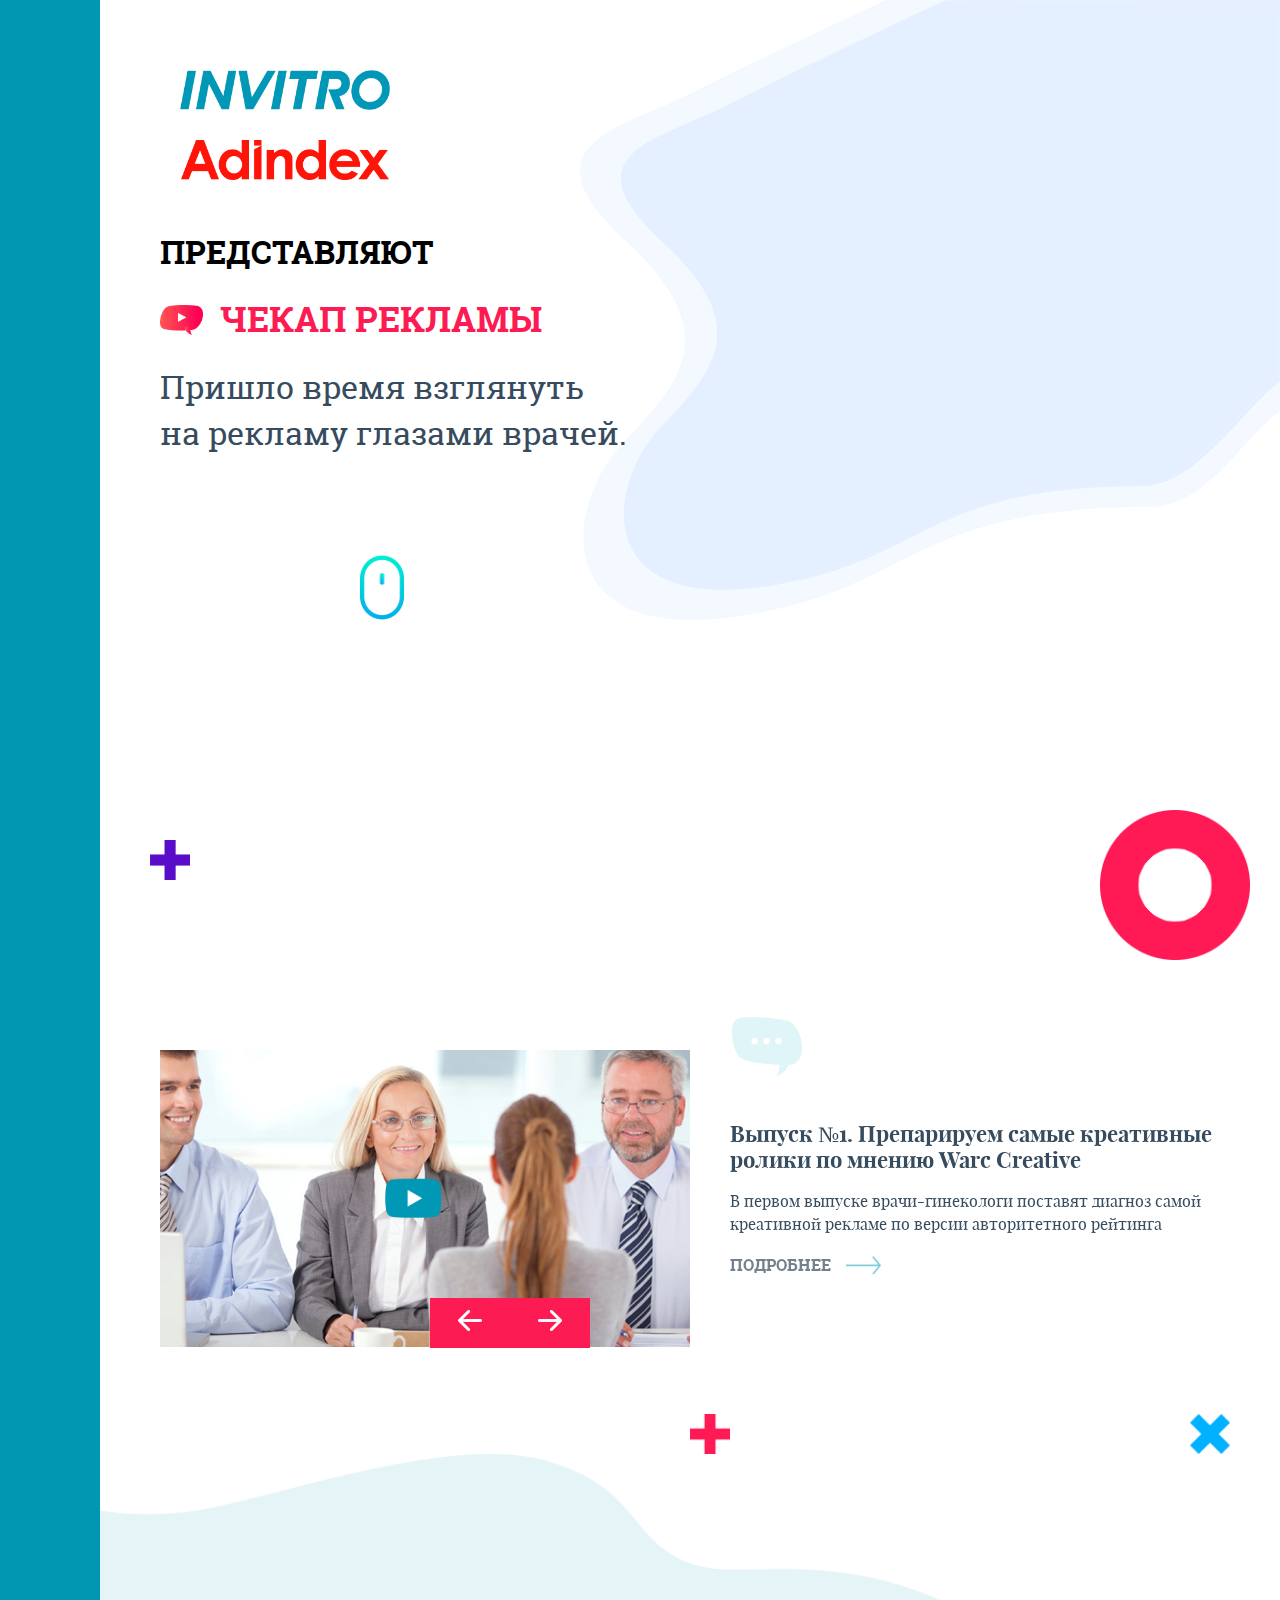
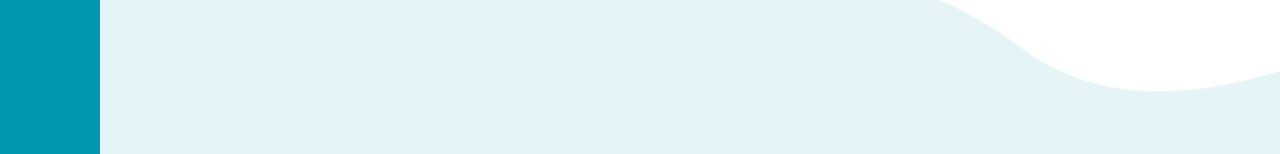
==== commit c35b754d: "Правки слайдера. Добавил видео" ====
--- a/docs/index.html
+++ b/docs/index.html
@@ -71,28 +71,38 @@
             <div class="container-home container-slider">
               <div class="slider-home">
                 <div class="slider-left__list">
-                  <div class="slider-left__item"><a class="slider-left__wr-img" href="#"><img class="slider-left-img" src="assets/images/pick.png"></a></div>
-                  <div class="slider-left__item"><a class="slider-left__wr-img" href="#"><img class="slider-left-img" src="assets/images/pick.png"></a></div>
-                  <div class="slider-left__item"><a class="slider-left__wr-img" href="#"><img class="slider-left-img" src="assets/images/pick.png"></a></div>
+                  <div class="slider-left__item"><a class="slider-left__wr-img group" href="https://www.youtube.com/watch?v=iaxVSQtSNzs&amp;autoplay=0&amp;feature=youtu.be"><img class="slider-left-img" src="assets/images/pick.png">
+                      <div class="wr__icon-play"><img class="icon-play__img" src="assets/images/play.png"></div></a></div>
+                  <div class="slider-left__item"><a class="slider-left__wr-img group" href="https://www.youtube.com/watch?v=iaxVSQtSNzs&amp;autoplay=0&amp;feature=youtu.be"><img class="slider-left-img" src="assets/images/pick.png">
+                      <div class="wr__icon-play"><img class="icon-play__img" src="assets/images/play.png"></div></a></div>
+                  <div class="slider-left__item"><a class="slider-left__wr-img" href="https://evgeniysishnenko.github.io/invitro/docs/news.html"><img class="slider-left-img" src="assets/images/pick.png"></a></div>
+                  <div class="slider-left__item"><a class="slider-left__wr-img" href="https://evgeniysishnenko.github.io/invitro/docs/news.html"><img class="slider-left-img" src="assets/images/pick.png"></a></div>
                 </div>
                 <div class="slider-right__list">
                   <div class="slider-right__item">
-                    <div class="slider-right-wr"><a class="slider_title" href="#">Выпуск №0. Препарируем самые креативные ролики по мнению Warc Creative</a>
-                      <div class="slider_descr">В первом выпуске врачи-гинекологи поставят диагноз самой креативной рекламе по версии авторитетного рейтинга</div><a class="slider_btn-more" href="#">
+                    <div class="slider-right-wr"><a class="slider_title" href="https://evgeniysishnenko.github.io/invitro/docs/news.html">Выпуск №1. Препарируем самые креативные ролики по мнению Warc Creative</a>
+                      <div class="slider_descr">В первом выпуске врачи-гинекологи поставят диагноз самой креативной рекламе по версии авторитетного рейтинга</div><a class="slider_btn-more" href="https://evgeniysishnenko.github.io/invitro/docs/news.html">
                         <div class="btn-more-text"> Подробнее</div>
                         <div class="btn-more-arrow"><img class="more-arrow-img" src="assets/images/arrow.png"></div></a>
                     </div>
                   </div>
                   <div class="slider-right__item">
-                    <div class="slider-right-wr"><a class="slider_title" href="#">Выпуск №1. Препарируем самые креативные ролики по мнению Warc Creative</a>
-                      <div class="slider_descr">В первом выпуске врачи-гинекологи поставят диагноз самой креативной рекламе по версии авторитетного рейтинга</div><a class="slider_btn-more" href="#">
+                    <div class="slider-right-wr"><a class="slider_title" href="https://evgeniysishnenko.github.io/invitro/docs/news.html">Выпуск №2. Препарируем самые креативные ролики по мнению Warc Creative</a>
+                      <div class="slider_descr">В первом выпуске врачи-гинекологи поставят диагноз самой креативной рекламе по версии авторитетного рейтинга</div><a class="slider_btn-more" href="https://evgeniysishnenko.github.io/invitro/docs/news.html">
                         <div class="btn-more-text"> Подробнее</div>
                         <div class="btn-more-arrow"><img class="more-arrow-img" src="assets/images/arrow.png"></div></a>
                     </div>
                   </div>
                   <div class="slider-right__item">
-                    <div class="slider-right-wr"><a class="slider_title" href="#">Выпуск №2. Препарируем самые креативные ролики по мнению Warc Creative</a>
-                      <div class="slider_descr">В первом выпуске врачи-гинекологи поставят диагноз самой креативной рекламе по версии авторитетного рейтинга</div><a class="slider_btn-more" href="#">
+                    <div class="slider-right-wr"><a class="slider_title" href="https://evgeniysishnenko.github.io/invitro/docs/news.html">Выпуск №3. Препарируем самые креативные ролики по мнению Warc Creative</a>
+                      <div class="slider_descr">В первом выпуске врачи-гинекологи поставят диагноз самой креативной рекламе по версии авторитетного рейтинга</div><a class="slider_btn-more" href="https://evgeniysishnenko.github.io/invitro/docs/news.html">
+                        <div class="btn-more-text"> Подробнее</div>
+                        <div class="btn-more-arrow"><img class="more-arrow-img" src="assets/images/arrow.png"></div></a>
+                    </div>
+                  </div>
+                  <div class="slider-right__item">
+                    <div class="slider-right-wr"><a class="slider_title" href="https://evgeniysishnenko.github.io/invitro/docs/news.html">Выпуск №4. Препарируем самые креативные ролики по мнению Warc Creative</a>
+                      <div class="slider_descr">В первом выпуске врачи-гинекологи поставят диагноз самой креативной рекламе по версии авторитетного рейтинга</div><a class="slider_btn-more" href="https://evgeniysishnenko.github.io/invitro/docs/news.html">
                         <div class="btn-more-text"> Подробнее</div>
                         <div class="btn-more-arrow"><img class="more-arrow-img" src="assets/images/arrow.png"></div></a>
                     </div>
--- a/docs/assets/styles/app.min.css
+++ b/docs/assets/styles/app.min.css
@@ -1,2 +1,2 @@
-@charset 'UTF-8';body,html{height:auto}*,::after,::before,legend{-webkit-box-sizing:border-box}button,hr,input{overflow:visible}progress,sub,sup{vertical-align:baseline}.section,.slick-dots,.wrapper,body{width:100%}.maincontent,.section,.wrapper,body,sub,sup{position:relative}.fancybox-infobar,.slick-slider{-webkit-touch-callout:none;-ms-user-select:none}.fancybox-container,.fancybox-thumbs,.fancybox-thumbs__list a,.slick-slider{-webkit-tap-highlight-color:transparent}.fancybox-thumbs__list,.slick-dots,li,ul{list-style:none}.slick-dots li button:before,.slick-next:before,.slick-prev:before,body{-webkit-font-smoothing:antialiased;-moz-osx-font-smoothing:grayscale}@font-face{font-family:robotoSlabBold;src:url(../fonts/roboto/slab/robotoslab-bold-webfont.woff2) format('woff2'),url(../fonts/roboto/slab/robotoslab-bold-webfont.woff) format('woff');font-weight:400;font-style:normal}@font-face{font-family:robotoSlabRegular;src:url(../fonts/roboto/slab/robotoslab-regular-webfont.woff2) format('woff2'),url(../fonts/roboto/slab/robotoslab-regular-webfont.woff) format('woff');font-weight:400;font-style:normal}@font-face{font-family:playfairDisplayBold;src:url(../fonts/playfair/playfairdisplay-bold-webfont.woff2) format('woff2'),url(../fonts/playfair/playfairdisplay-bold-webfont.woff) format('woff');font-weight:400;font-style:normal}@font-face{font-family:playfairDisplayRegular;src:url(../fonts/playfair/playfairdisplay-regular-webfont.woff2) format('woff2'),url(../fonts/playfair/playfairdisplay-regular-webfont.woff) format('woff');font-weight:400;font-style:normal}@font-face{font-family:playfairDisplayboldItalic;src:url(../fonts/playfair/playfairdisplay-bolditalic-webfont.woff2) format('woff2'),url(../fonts/playfair/playfairdisplay-bolditalic-webfont.woff) format('woff');font-weight:400;font-style:normal}@font-face{font-family:playfairDisplayItalic;src:url(../fonts/playfair/playfairdisplay-italic-webfont.woff2) format('woff2'),url(../fonts/playfair/playfairdisplay-italic-webfont.woff) format('woff');font-weight:400;font-style:normal}@media screen and (max-width:1200px){html{font-style:16px}}@media screen and (max-width:992px){html{font-style:15px}}@media screen and (max-width:768px){html{font-style:14px}}body{margin:0;padding:0;font-size:16px;font-family:Arial,Helvetica,sans-serif;line-height:1.42;color:#000}h1,h2,h3{margin:0;padding:0;font-weight:400}*,::after,::before{box-sizing:border-box}ul{margin:0;padding:0}hr{-webkit-box-sizing:content-box;box-sizing:content-box;height:0}code,kbd,pre,samp{font-family:monospace,monospace;font-size:1em}a{background-color:transparent;cursor:pointer;text-decoration:none}a:focus{outline:0}abbr[title]{border-bottom:none;-webkit-text-decoration:underline dotted;text-decoration:underline dotted}b,strong{font-weight:bolder}small{font-size:80%}sub,sup{font-size:75%;line-height:0}sub{bottom:-.25em}sup{top:-.5em}img{border-style:none}button,input,optgroup,select,textarea{font-family:inherit;font-size:100%;line-height:1.15;margin:0}button,select{text-transform:none}[type=submit],[type=button],[type=reset],button{-webkit-appearance:button}[type=submit]::-moz-focus-inner,[type=button]::-moz-focus-inner,[type=reset]::-moz-focus-inner,button::-moz-focus-inner{border-style:none;padding:0}[type=submit]:-moz-focusring,[type=button]:-moz-focusring,[type=reset]:-moz-focusring,button:-moz-focusring{outline:ButtonText dotted 1px}fieldset{padding:.35em .75em .625em}legend{box-sizing:border-box;color:inherit;display:table;max-width:100%;padding:0;white-space:normal}.container,.container-home{margin:0 auto;max-width:1920px}textarea{overflow:auto}.slick-list,body.compensate-for-scrollbar{overflow:hidden}[type=checkbox],[type=radio]{-webkit-box-sizing:border-box;box-sizing:border-box;padding:0}[type=number]::-webkit-inner-spin-button,[type=number]::-webkit-outer-spin-button{height:auto}[type=search]{-webkit-appearance:textfield;outline-offset:-2px}[type=search]::-webkit-search-decoration{-webkit-appearance:none}details{display:block}summary{display:list-item}[hidden],template{display:none}.container,.maincontent{display:-webkit-box;display:-webkit-flex;display:-ms-flexbox}.maincontent{display:flex}@media screen and (max-width:480px){html{font-style:13px}.maincontent{display:block}}.section{height:auto}.content{width:-webkit-calc(100% - 100px);width:calc(100% - 100px);-webkit-box-sizing:content-box;box-sizing:content-box}@media screen and (max-width:1200px){.maincontent{display:block}.content{width:100%}}.container{padding-left:32px;padding-right:32px;padding-top:70px;display:flex;-webkit-box-pack:justify;-webkit-justify-content:space-between;-ms-flex-pack:justify;justify-content:space-between}.between,.container-header,.logo-flex{-webkit-box-pack:justify}@media screen and (max-width:1400px){.container{max-width:1400px;width:100%}}@media screen and (max-width:1200px){.container{max-width:1200px;width:100%}}@media screen and (max-width:992px){.container{max-width:992px;width:100%}}@media screen and (max-width:768px){.container{max-width:768px;width:100%}}@media screen and (max-width:480px){.container{max-width:480px;width:100%;padding-left:16px;padding-right:16px}}@media screen and (max-width:320px){.container{min-width:320px}}.flex-992{display:-webkit-box;display:-webkit-flex;display:-ms-flexbox;display:flex}@media screen and (max-width:992px){.flex-992{display:block}}.flex-768,.logo-flex,.share__social{display:-webkit-box}.flex-768{display:-webkit-flex;display:-ms-flexbox;display:flex}.between{-webkit-justify-content:space-between;-ms-flex-pack:justify;justify-content:space-between}.aline-items-center,.checkup-item,.slider-home{-webkit-box-align:center}.aline-items-center{-webkit-align-items:center;-ms-flex-align:center;align-items:center}.mt-gap{margin-top:32px}.mt-70{margin-top:70px}.mt-100{margin-top:100px}.fix-widt70{width:70%}@media screen and (max-width:768px){.flex-768{display:block}.mt-gap_mob{margin-top:16px}.fix-widt70{width:100%}}.fix-widt50{width:50%}@media screen and (max-width:768px){.fix-widt50{width:100%}}.fix-widt49{width:49%}@media screen and (max-width:768px){.fix-widt49{width:100%}}.fix-widt30{width:30%}.float-r{float:right;margin-left:32px}@media screen and (max-width:768px){.fix-widt30{width:100%}.float-r{float:none;margin-left:0}}.float-l{float:left;margin-right:32px}@media screen and (max-width:768px){.float-l{float:none;margin-right:0}}.txt-center{text-align:center}.clearfix::after{content:"";display:table;clear:both}.fancybox-slide::before,.fancybox-thumbs__list a::before,.section-first:after,.section-first:before,.slick-track:after,.slick-track:before{content:''}.slick-list,.slick-slider,.slick-track{position:relative;display:block}.slick-slider{-webkit-box-sizing:border-box;box-sizing:border-box;-webkit-user-select:none;-moz-user-select:none;user-select:none;-khtml-user-select:none;-ms-touch-action:pan-y;touch-action:pan-y}.slick-list{margin:0;padding:0}.slick-list:focus{outline:0}.slick-list.dragging{cursor:pointer;cursor:hand}.slick-slider .slick-list,.slick-slider .slick-track{-webkit-transform:translate3d(0,0,0);-ms-transform:translate3d(0,0,0);transform:translate3d(0,0,0)}.slick-track{top:0;left:0;margin-left:auto;margin-right:auto}.slick-track:after,.slick-track:before{display:table}.slick-track:after{clear:both}.slick-loading .slick-track{visibility:hidden}.slick-slide{display:none;float:left;height:100%;min-height:1px}[dir=rtl] .slick-slide{float:right}.slick-slide img{display:block}.slick-slide.slick-loading img{display:none}.slick-slide.dragging img{pointer-events:none}.slick-initialized .slick-slide{display:block}.slick-loading .slick-slide{visibility:hidden}.slick-vertical .slick-slide{display:block;height:auto;border:1px solid transparent}.slick-arrow.slick-hidden{display:none}.slick-loading .slick-list{background:url(../images/ajax-loader.gif) center center no-repeat #fff}@font-face{font-family:slick;font-weight:400;font-style:normal;src:url(../fonts/slick.eot);src:url(../fonts/slick.eot?#iefix) format('embedded-opentype'),url(../fonts/slick.woff) format('woff'),url(../fonts/slick.ttf) format('truetype'),url(../fonts/slick.svg#slick) format('svg')}.slick-next,.slick-prev{font-size:0;line-height:0;position:absolute;top:50%;display:block;width:20px;height:20px;padding:0;-webkit-transform:translate(0,-50%);-ms-transform:translate(0,-50%);transform:translate(0,-50%);cursor:pointer;color:transparent;border:none;outline:0;background:0 0}.slick-next:focus,.slick-next:hover,.slick-prev:focus,.slick-prev:hover{color:transparent;outline:0;background:0 0}.slick-next:focus:before,.slick-next:hover:before,.slick-prev:focus:before,.slick-prev:hover:before{opacity:1}.slick-next.slick-disabled:before,.slick-prev.slick-disabled:before{opacity:.25}.slick-next:before,.slick-prev:before{font-family:slick;font-size:20px;line-height:1;opacity:.75;color:#fff}.slick-prev{left:-25px}[dir=rtl] .slick-prev{right:-25px;left:auto}.slick-prev:before{content:'←'}.slick-next:before,[dir=rtl] .slick-prev:before{content:'→'}.slick-next{right:-25px}[dir=rtl] .slick-next{right:auto;left:-25px}[dir=rtl] .slick-next:before{content:'←'}.slick-dotted.slick-slider{margin-bottom:30px}.slick-dots{position:absolute;bottom:-25px;display:block;padding:0;margin:0;text-align:center}.slick-dots li{position:relative;display:inline-block;width:20px;height:20px;margin:0 5px;padding:0;cursor:pointer}.slick-dots li button{font-size:0;line-height:0;display:block;width:20px;height:20px;padding:5px;cursor:pointer;color:transparent;border:0;outline:0;background:0 0}.slick-dots li button:focus,.slick-dots li button:hover{outline:0}.slick-dots li button:focus:before,.slick-dots li button:hover:before{opacity:1}.slick-dots li button:before{font-family:slick;font-size:6px;line-height:20px;position:absolute;top:0;left:0;width:20px;height:20px;content:'•';text-align:center;opacity:.25;color:#000}.slick-dots li.slick-active button:before{opacity:.75;color:#000}.fancybox-outer,.fancybox-thumbs{-webkit-overflow-scrolling:touch}.fancybox-active{height:auto}.fancybox-is-hidden{left:-9999px;margin:0;position:absolute!important;top:-9999px;visibility:hidden}.fancybox-container{-webkit-backface-visibility:hidden;height:100%;left:0;outline:0;position:fixed;top:0;-ms-touch-action:manipulation;touch-action:manipulation;-webkit-transform:translateZ(0);transform:translateZ(0);width:100%;z-index:99992}.fancybox-container *{-webkit-box-sizing:border-box;box-sizing:border-box}.fancybox-bg,.fancybox-inner,.fancybox-outer,.fancybox-stage{bottom:0;left:0;position:absolute;right:0;top:0}.fancybox-outer{overflow-y:auto}.fancybox-bg{background:#1e1e1e;opacity:0;-webkit-transition-duration:inherit;-o-transition-duration:inherit;transition-duration:inherit;-webkit-transition-property:opacity;-o-transition-property:opacity;transition-property:opacity;-webkit-transition-timing-function:cubic-bezier(.47,0,.74,.71);-o-transition-timing-function:cubic-bezier(.47,0,.74,.71);transition-timing-function:cubic-bezier(.47,0,.74,.71)}.fancybox-is-open .fancybox-bg{opacity:.9;-webkit-transition-timing-function:cubic-bezier(.22,.61,.36,1);-o-transition-timing-function:cubic-bezier(.22,.61,.36,1);transition-timing-function:cubic-bezier(.22,.61,.36,1)}.fancybox-caption,.fancybox-infobar,.fancybox-navigation .fancybox-button,.fancybox-toolbar{direction:ltr;opacity:0;position:absolute;-webkit-transition:opacity .25s ease,visibility 0s ease .25s;-o-transition:opacity .25s ease,visibility 0s ease .25s;transition:opacity .25s ease,visibility 0s ease .25s;visibility:hidden;z-index:99997}.fancybox-show-caption .fancybox-caption,.fancybox-show-infobar .fancybox-infobar,.fancybox-show-nav .fancybox-navigation .fancybox-button,.fancybox-show-toolbar .fancybox-toolbar{opacity:1;-webkit-transition:opacity .25s ease 0s,visibility 0s ease 0s;-o-transition:opacity .25s ease 0s,visibility 0s ease 0s;transition:opacity .25s ease 0s,visibility 0s ease 0s;visibility:visible}.fancybox-infobar{color:#ccc;font-size:13px;-webkit-font-smoothing:subpixel-antialiased;height:44px;left:0;line-height:44px;min-width:44px;mix-blend-mode:difference;padding:0 10px;pointer-events:none;top:0;-webkit-user-select:none;-moz-user-select:none;user-select:none}.fancybox-toolbar{right:0;top:0}.fancybox-stage{direction:ltr;overflow:visible;-webkit-transform:translateZ(0);transform:translateZ(0);z-index:99994}.fancybox-is-open .fancybox-stage{overflow:hidden}.fancybox-slide{-webkit-backface-visibility:hidden;display:none;height:100%;left:0;outline:0;overflow:auto;-webkit-overflow-scrolling:touch;padding:44px;position:absolute;text-align:center;top:0;-webkit-transition-property:opacity,-webkit-transform;-o-transition-property:transform,opacity;transition-property:transform,opacity;transition-property:transform,opacity,-webkit-transform;white-space:normal;width:100%;z-index:99994}.fancybox-slide::before{display:inline-block;font-size:0;height:100%;vertical-align:middle;width:0}.fancybox-is-sliding .fancybox-slide,.fancybox-slide--current,.fancybox-slide--next,.fancybox-slide--previous{display:block}.fancybox-slide--image{overflow:hidden;padding:44px 0}.fancybox-slide--image::before{display:none}.fancybox-button,.fancybox-content{display:inline-block;margin:0;position:relative}.fancybox-slide--html{padding:6px}.fancybox-content{background:#fff;max-width:100%;overflow:auto;-webkit-overflow-scrolling:touch;padding:44px;text-align:left;vertical-align:middle}.fancybox-slide--image .fancybox-content{-webkit-animation-timing-function:cubic-bezier(.5,0,.14,1);animation-timing-function:cubic-bezier(.5,0,.14,1);-webkit-backface-visibility:hidden;background:no-repeat;-webkit-background-size:100% 100%;background-size:100% 100%;left:0;max-width:none;overflow:visible;padding:0;position:absolute;top:0;-webkit-transform-origin:top left;-ms-transform-origin:top left;transform-origin:top left;-webkit-transition-property:opacity,-webkit-transform;-o-transition-property:transform,opacity;transition-property:transform,opacity;transition-property:transform,opacity,-webkit-transform;-webkit-user-select:none;-moz-user-select:none;-ms-user-select:none;user-select:none;z-index:99995}.fancybox-image,.fancybox-share__button,.fancybox-spaceball{-webkit-user-select:none;-moz-user-select:none;-ms-user-select:none}.fancybox-can-zoomOut .fancybox-content{cursor:-webkit-zoom-out;cursor:zoom-out}.fancybox-can-zoomIn .fancybox-content{cursor:-webkit-zoom-in;cursor:zoom-in}.fancybox-can-pan .fancybox-content,.fancybox-can-swipe .fancybox-content{cursor:-webkit-grab;cursor:grab}.fancybox-is-grabbing .fancybox-content{cursor:-webkit-grabbing;cursor:grabbing}.fancybox-container [data-selectable=true]{cursor:#364b5d}.fancybox-image,.fancybox-spaceball{background:0 0;border:0;height:100%;left:0;margin:0;max-height:none;max-width:none;padding:0;position:absolute;top:0;user-select:none;width:100%}.fancybox-spaceball{z-index:1}.fancybox-slide--iframe .fancybox-content,.fancybox-slide--map .fancybox-content,.fancybox-slide--pdf .fancybox-content,.fancybox-slide--video .fancybox-content{height:100%;overflow:visible;padding:0;width:100%}.fancybox-slide--video .fancybox-content{background:#000}.fancybox-slide--map .fancybox-content{background:#e5e3df}.fancybox-slide--iframe .fancybox-content{background:#fff}.fancybox-iframe,.fancybox-video{background:0 0;border:0;display:block;height:100%;margin:0;overflow:hidden;padding:0;width:100%}.fancybox-iframe{left:0;position:absolute;top:0}.fancybox-error{background:#fff;cursor:#000;max-width:400px;padding:40px;width:100%}.fancybox-error p{color:#444;font-size:16px;line-height:20px;margin:0;padding:0}.fancybox-button{background:rgba(30,30,30,.6);border:0;-webkit-border-radius:0;border-radius:0;-webkit-box-shadow:none;box-shadow:none;cursor:pointer;height:44px;padding:10px;-webkit-transition:color .2s;-o-transition:color .2s;transition:color .2s;vertical-align:top;visibility:inherit;width:44px}.fancybox-button,.fancybox-button:link,.fancybox-button:visited{color:#ccc}.fancybox-button:hover{color:#fff}.fancybox-button:focus{outline:0}.fancybox-button.fancybox-focus{outline:dotted 1px}.fancybox-button[disabled],.fancybox-button[disabled]:hover{color:#888;cursor:#000;outline:0}.fancybox-button div{height:100%}.fancybox-button svg{display:block;height:100%;overflow:visible;position:relative;width:100%}.fancybox-button--fsenter svg:nth-child(2),.fancybox-button--fsexit svg:nth-child(1),.fancybox-button--pause svg:nth-child(1),.fancybox-button--play svg:nth-child(2),.fancybox-is-scaling .fancybox-close-small,.fancybox-is-zoomable.fancybox-can-pan .fancybox-close-small{display:none}.fancybox-button svg path{fill:currentColor;stroke-width:0}.fancybox-progress{background:#ff5268;height:2px;left:0;position:absolute;right:0;top:0;-webkit-transform:scaleX(0);-ms-transform:scaleX(0);transform:scaleX(0);-webkit-transform-origin:0;-ms-transform-origin:0;transform-origin:0;-webkit-transition-property:-webkit-transform;-o-transition-property:transform;transition-property:transform;transition-property:transform,-webkit-transform;-webkit-transition-timing-function:linear;-o-transition-timing-function:linear;transition-timing-function:linear;z-index:99998}.fancybox-close-small{background:0 0;border:0;-webkit-border-radius:0;border-radius:0;color:#ccc;cursor:pointer;opacity:.8;padding:8px;position:absolute;right:-12px;top:-44px;z-index:401}.fancybox-close-small:hover{color:#fff;opacity:1}.fancybox-slide--html .fancybox-close-small{color:currentColor;padding:10px;right:0;top:0}.fancybox-slide--image.fancybox-is-scaling .fancybox-content{overflow:hidden}.fancybox-navigation .fancybox-button{-webkit-background-clip:content-box;background-clip:content-box;height:100px;opacity:0;position:absolute;top:-webkit-calc(50% - 50px);top:calc(50% - 50px);width:70px}.fancybox-navigation .fancybox-button div{padding:7px}.fancybox-navigation .fancybox-button--arrow_left{left:0;left:env(safe-area-inset-left);padding:31px 26px 31px 6px}.fancybox-navigation .fancybox-button--arrow_right{padding:31px 6px 31px 26px;right:0;right:env(safe-area-inset-right)}.fancybox-caption{background:-webkit-gradient(linear,left bottom,left top,from(rgba(0,0,0,.85)),color-stop(50%,rgba(0,0,0,.3)),color-stop(65%,rgba(0,0,0,.15)),color-stop(75.5%,rgba(0,0,0,.075)),color-stop(82.85%,rgba(0,0,0,.037)),color-stop(88%,rgba(0,0,0,.019)),to(rgba(0,0,0,0)));background:-webkit-linear-gradient(bottom,rgba(0,0,0,.85) 0,rgba(0,0,0,.3) 50%,rgba(0,0,0,.15) 65%,rgba(0,0,0,.075) 75.5%,rgba(0,0,0,.037) 82.85%,rgba(0,0,0,.019) 88%,rgba(0,0,0,0) 100%);background:-o-linear-gradient(bottom,rgba(0,0,0,.85) 0,rgba(0,0,0,.3) 50%,rgba(0,0,0,.15) 65%,rgba(0,0,0,.075) 75.5%,rgba(0,0,0,.037) 82.85%,rgba(0,0,0,.019) 88%,rgba(0,0,0,0) 100%);background:linear-gradient(to top,rgba(0,0,0,.85) 0,rgba(0,0,0,.3) 50%,rgba(0,0,0,.15) 65%,rgba(0,0,0,.075) 75.5%,rgba(0,0,0,.037) 82.85%,rgba(0,0,0,.019) 88%,rgba(0,0,0,0) 100%);bottom:0;color:#eee;font-size:14px;font-weight:400;left:0;line-height:1.5;padding:75px 44px 25px;pointer-events:none;right:0;text-align:center;z-index:99996}.fancybox-caption--separate{margin-top:-50px}.fancybox-caption__body{max-height:50vh;overflow:auto;pointer-events:all}.fancybox-caption a,.fancybox-caption a:link,.fancybox-caption a:visited{color:#ccc;text-decoration:none}.fancybox-caption a:hover{color:#fff;text-decoration:underline}.fancybox-loading{-webkit-animation:fancybox-rotate 1s linear infinite;animation:fancybox-rotate 1s linear infinite;background:0 0;border:4px solid #888;border-bottom-color:#fff;-webkit-border-radius:50%;border-radius:50%;height:50px;left:50%;margin:-25px 0 0 -25px;opacity:.7;padding:0;position:absolute;top:50%;width:50px;z-index:99999}.fancybox-animated{-webkit-transition-timing-function:cubic-bezier(0,0,.25,1);-o-transition-timing-function:cubic-bezier(0,0,.25,1);transition-timing-function:cubic-bezier(0,0,.25,1)}.fancybox-fx-slide.fancybox-slide--previous{opacity:0;-webkit-transform:translate3d(-100%,0,0);transform:translate3d(-100%,0,0)}.fancybox-fx-slide.fancybox-slide--next{opacity:0;-webkit-transform:translate3d(100%,0,0);transform:translate3d(100%,0,0)}.fancybox-fx-slide.fancybox-slide--current{opacity:1;-webkit-transform:translate3d(0,0,0);transform:translate3d(0,0,0)}.fancybox-fx-fade.fancybox-slide--next,.fancybox-fx-fade.fancybox-slide--previous{opacity:0;-webkit-transition-timing-function:cubic-bezier(.19,1,.22,1);-o-transition-timing-function:cubic-bezier(.19,1,.22,1);transition-timing-function:cubic-bezier(.19,1,.22,1)}.fancybox-fx-fade.fancybox-slide--current{opacity:1}.fancybox-fx-zoom-in-out.fancybox-slide--previous{opacity:0;-webkit-transform:scale3d(1.5,1.5,1.5);transform:scale3d(1.5,1.5,1.5)}.fancybox-fx-zoom-in-out.fancybox-slide--next{opacity:0;-webkit-transform:scale3d(.5,.5,.5);transform:scale3d(.5,.5,.5)}.fancybox-fx-zoom-in-out.fancybox-slide--current{opacity:1;-webkit-transform:scale3d(1,1,1);transform:scale3d(1,1,1)}.fancybox-fx-rotate.fancybox-slide--previous{opacity:0;-webkit-transform:rotate(-360deg);-ms-transform:rotate(-360deg);transform:rotate(-360deg)}.fancybox-fx-rotate.fancybox-slide--next{opacity:0;-webkit-transform:rotate(360deg);-ms-transform:rotate(360deg);transform:rotate(360deg)}.fancybox-fx-rotate.fancybox-slide--current{opacity:1;-webkit-transform:rotate(0);-ms-transform:rotate(0);transform:rotate(0)}.fancybox-fx-circular.fancybox-slide--previous{opacity:0;-webkit-transform:scale3d(0,0,0) translate3d(-100%,0,0);transform:scale3d(0,0,0) translate3d(-100%,0,0)}.fancybox-fx-circular.fancybox-slide--next{opacity:0;-webkit-transform:scale3d(0,0,0) translate3d(100%,0,0);transform:scale3d(0,0,0) translate3d(100%,0,0)}.fancybox-fx-circular.fancybox-slide--current{opacity:1;-webkit-transform:scale3d(1,1,1) translate3d(0,0,0);transform:scale3d(1,1,1) translate3d(0,0,0)}.fancybox-fx-tube.fancybox-slide--previous{-webkit-transform:translate3d(-100%,0,0) scale(.1) skew(-10deg);transform:translate3d(-100%,0,0) scale(.1) skew(-10deg)}.fancybox-fx-tube.fancybox-slide--next{-webkit-transform:translate3d(100%,0,0) scale(.1) skew(10deg);transform:translate3d(100%,0,0) scale(.1) skew(10deg)}.fancybox-fx-tube.fancybox-slide--current{-webkit-transform:translate3d(0,0,0) scale(1);transform:translate3d(0,0,0) scale(1)}@media all and (max-height:576px){.fancybox-slide{padding-left:6px;padding-right:6px}.fancybox-slide--image{padding:6px 0}.fancybox-close-small{right:-6px}.fancybox-slide--image .fancybox-close-small{background:#4e4e4e;color:#f2f4f6;height:36px;opacity:1;padding:6px;right:0;top:0;width:36px}.fancybox-caption{padding-left:12px;padding-right:12px}}@-webkit-keyframes fancybox-rotate{100%{-webkit-transform:rotate(360deg);transform:rotate(360deg)}}@keyframes fancybox-rotate{100%{-webkit-transform:rotate(360deg);transform:rotate(360deg)}}.fancybox-button--fullscreen::before{width:15px;height:11px;left:-webkit-calc(50% - 7px);left:calc(50% - 7px);top:-webkit-calc(50% - 6px);top:calc(50% - 6px);border:2px solid;background:0 0}.fancybox-share{background:#f4f4f4;-webkit-border-radius:3px;border-radius:3px;max-width:90%;padding:30px;text-align:center}.fancybox-share h1{color:#222;font-size:35px;font-weight:700;margin:0 0 20px}.fancybox-share p{margin:0;padding:0}.fancybox-share__button{border:0;-webkit-border-radius:3px;border-radius:3px;display:inline-block;font-size:14px;font-weight:700;line-height:40px;margin:0 5px 10px;min-width:130px;padding:0 15px;text-decoration:none;-webkit-transition:all .2s;-o-transition:all .2s;transition:all .2s;user-select:none;white-space:nowrap}.fancybox-share__button:link,.fancybox-share__button:visited{color:#fff}.fancybox-share__button:hover{text-decoration:none}.fancybox-share__button--fb{background:#3b5998}.fancybox-share__button--fb:hover{background:#344e86}.fancybox-share__button--pt{background:#bd081d}.fancybox-share__button--pt:hover{background:#aa0719}.fancybox-share__button--tw{background:#1da1f2}.fancybox-share__button--tw:hover{background:#0d95e8}.fancybox-share__button svg{height:25px;margin-right:7px;position:relative;top:-1px;vertical-align:middle;width:25px}.fancybox-share__button svg path{fill:#fff}.fancybox-share__input{background:0 0;border:0;border-bottom:1px solid #d7d7d7;-webkit-border-radius:0;border-radius:0;color:#5d5b5b;font-size:14px;margin:10px 0 0;outline:0;padding:10px 15px;width:100%}.fancybox-button--pause::before,.fancybox-button--play::before{top:-webkit-calc(50% - 6px);top:calc(50% - 6px);left:-webkit-calc(50% - 4px);left:calc(50% - 4px);background:0 0}.fancybox-button--play::before{width:0;height:0;border-top:6px inset transparent;border-bottom:6px inset transparent;border-left:10px solid;-webkit-border-radius:1px;border-radius:1px}.fancybox-button--pause::before{width:7px;height:11px;border-style:solid;border-width:0 2px}.fancybox-thumbs{background:#ddd;bottom:0;display:none;margin:0;-ms-overflow-style:-ms-autohiding-scrollbar;padding:2px 2px 4px;position:absolute;right:0;top:0;width:212px;z-index:99995}.fancybox-thumbs-x{overflow-x:auto;overflow-y:hidden}.fancybox-show-thumbs .fancybox-thumbs{display:block}.fancybox-show-thumbs .fancybox-inner{right:212px}.fancybox-thumbs__list{font-size:0;height:100%;margin:0;overflow-x:hidden;overflow-y:auto;padding:0;position:absolute;position:relative;white-space:nowrap;width:100%}.fancybox-thumbs-x .fancybox-thumbs__list{overflow:hidden}.fancybox-thumbs-y .fancybox-thumbs__list::-webkit-scrollbar{width:7px}.fancybox-thumbs-y .fancybox-thumbs__list::-webkit-scrollbar-track{background:#fff;-webkit-border-radius:10px;border-radius:10px;-webkit-box-shadow:inset 0 0 6px rgba(0,0,0,.3);box-shadow:inset 0 0 6px rgba(0,0,0,.3)}.fancybox-thumbs-y .fancybox-thumbs__list::-webkit-scrollbar-thumb{background:#2a2a2a;-webkit-border-radius:10px;border-radius:10px}.fancybox-thumbs__list a{-webkit-backface-visibility:hidden;backface-visibility:hidden;background-color:rgba(0,0,0,.1);background-position:center center;background-repeat:no-repeat;-webkit-background-size:cover;background-size:cover;cursor:pointer;float:left;height:75px;margin:2px;max-height:-webkit-calc(100% - 8px);max-height:calc(100% - 8px);max-width:-webkit-calc(50% - 4px);max-width:calc(50% - 4px);outline:0;overflow:hidden;padding:0;position:relative;width:100px}.fancybox-thumbs__list a::before{border:6px solid #ff5268;bottom:0;left:0;opacity:0;position:absolute;right:0;top:0;-webkit-transition:all .2s cubic-bezier(.25,.46,.45,.94);-o-transition:all .2s cubic-bezier(.25,.46,.45,.94);transition:all .2s cubic-bezier(.25,.46,.45,.94);z-index:99991}.fancybox-thumbs__list a:focus::before{opacity:.5}.fancybox-thumbs__list a.fancybox-thumbs-active::before{opacity:1}@media all and (max-width:576px){.fancybox-thumbs{width:110px}.fancybox-show-thumbs .fancybox-inner{right:110px}.fancybox-thumbs__list a{max-width:-webkit-calc(100% - 10px);max-width:calc(100% - 10px)}}.left_wing{width:100px;background-color:#0097b3;position:relative}@media screen and (max-width:1200px){.left_wing{width:100%;height:70px}}.share__social{position:fixed;z-index:10;top:50%;-webkit-transform:translateY(-50%);-ms-transform:translateY(-50%);transform:translateY(-50%);display:-webkit-flex;display:-ms-flexbox;display:flex;-webkit-box-pack:center;-webkit-justify-content:center;-ms-flex-pack:center;justify-content:center;width:100px}@media screen and (max-width:1200px){.share__social{width:100%;position:absolute;-webkit-box-align:center;-webkit-align-items:center;-ms-flex-align:center;align-items:center}.ya-share2__list{display:-webkit-box!important;display:-webkit-flex!important;display:-ms-flexbox!important;display:flex!important}}.ya-share2__item{margin:0!important;display:block!important;border:1px solid #fff;border-bottom:none}.ya-share2__item:last-child{border-bottom:1px solid #fff}.ya-share2__badge{background-color:transparent!important}.ya-share2__icon{width:50px!important;height:50px!important}.parallax{position:absolute;top:0;right:0;width:900px;height:765px;z-index:-10;overflow:hidden}.parallax img{display:block;max-width:100%}@media screen and (max-width:1440px){.parallax{width:700px;height:620px}.layer{height:100%}}@media screen and (max-width:1200px){.ya-share2__item{border-bottom:1px solid #fff;border-right:none}.ya-share2__item:last-child{border-right:1px solid #fff}.parallax{width:600px}}@media screen and (max-width:992px){.parallax{display:none}}.layer,.parallax-mob-img{display:block;max-width:100%}.parallax-layer1,.parallax-layer2,.parallax-layer3,.parallax-layer4{position:absolute;top:0;left:0;width:100%;height:100%}.parallax-layer1{z-index:0}.parallax-layer2{z-index:10}.parallax-layer3{z-index:20}.parallax-layer4{z-index:15}.parallax__doctor-img1{position:absolute;-webkit-transform:translate(0,700px);-ms-transform:translate(0,700px);transform:translate(0,700px);left:35%;width:300px;height:400px;-webkit-animation:visible1 1s 1s ease-in-out forwards;animation:visible1 1s 1s ease-in-out forwards;z-index:50}@media screen and (max-width:1440px){.parallax__doctor-img1{width:200px;height:300px}}@media screen and (max-width:1200px){.parallax__doctor-img1{width:150px;height:250px;-webkit-transform:translate(0,600px);-ms-transform:translate(0,600px);transform:translate(0,600px)}}.parallax__doctor-img2{position:absolute;-webkit-transform:translate(900px,290px);-ms-transform:translate(900px,290px);transform:translate(900px,290px);width:300px;height:350px;z-index:40}@media screen and (max-width:1440px){.parallax__doctor-img2{width:200px;height:300px}}@media screen and (max-width:1200px){.parallax__doctor-img2{width:180px;height:280px}}.parallax__doctor-img3{position:absolute;-webkit-transform:translate(180px,780px);-ms-transform:translate(180px,780px);transform:translate(180px,780px);width:250px;height:300px;z-index:40}@media screen and (max-width:1440px){.parallax__doctor-img3{width:150px;height:250px}}.parallax__doctor-img4{position:absolute;-webkit-transform:translate(430px,-385px);-ms-transform:translate(430px,-385px);transform:translate(430px,-385px);width:200px;height:250px;z-index:30;-webkit-animation:visible4 1s 2s ease-in-out forwards;animation:visible4 1s 2s ease-in-out forwards}@media screen and (max-width:1440px){.parallax__doctor-img4{width:150px;height:250px}}.parallax__doctor-img5{position:absolute;-webkit-transform:translate(230px,-385px);-ms-transform:translate(230px,-385px);transform:translate(230px,-385px);width:230px;height:270px;z-index:30;-webkit-animation:visible5 1.5s 1.9s ease-in-out forwards;animation:visible5 1.5s 1.9s ease-in-out forwards}@media screen and (min-width:1201px){.parallax__doctor-img2{-webkit-animation:visible2 1s 1.5s ease-in-out forwards;animation:visible2 1s 1.5s ease-in-out forwards}.parallax__doctor-img3{-webkit-animation:visible3 1s 1.5s ease-in-out forwards;animation:visible3 1s 1.5s ease-in-out forwards}.parallax__doctor-img5{-webkit-animation:visible5 1s 1.5s ease-in-out forwards;animation:visible5 1s 1.5s ease-in-out forwards}}@media screen and (max-width:1201px){.parallax__doctor-img2{-webkit-animation:visible2-def 1s 1.5s ease-in-out forwards;animation:visible2-def 1s 1.5s ease-in-out forwards}.parallax__doctor-img3{-webkit-animation:visible3-def 1s 1.5s ease-in-out forwards;animation:visible3-def 1s 1.5s ease-in-out forwards}.parallax__doctor-img5{-webkit-animation:visible5-def 1s 1.5s ease-in-out forwards;animation:visible5-def 1s 1.5s ease-in-out forwards}}.parallax-parts1,.parallax-parts10,.parallax-parts11,.parallax-parts2,.parallax-parts3,.parallax-parts4,.parallax-parts5,.parallax-parts6,.parallax-parts7,.parallax-parts8,.parallax-parts9{position:absolute;width:50px;opacity:0;-webkit-animation:parts 2s 3s ease-in-out forwards;animation:parts 2s 3s ease-in-out forwards}.parallax-parts1{bottom:100px;left:100px}.parallax-parts2{top:10px;left:50%}.parallax-parts3{top:30%;right:90px}.parallax-parts4{top:30%;left:74px}.parallax-parts5{top:24%;left:625px}.parallax-parts6{top:100px;left:400px}.parallax-parts7{bottom:47px;left:100px}.parallax-parts8{bottom:90px;left:190px}.parallax-parts9{bottom:160px;left:170px}.parallax-parts10{top:37%;left:675px}.parallax-parts11{top:47%;left:665px}@-webkit-keyframes visible1{0%,10%{-webkit-transform:translate(0,700px);transform:translate(0,700px)}100%{-webkit-transform:translate(0,390px);transform:translate(0,390px)}}@keyframes visible1{0%,10%{-webkit-transform:translate(0,700px);transform:translate(0,700px)}100%{-webkit-transform:translate(0,390px);transform:translate(0,390px)}}@-webkit-keyframes visible2{0%{-webkit-transform:translate(900px,290px);transform:translate(900px,290px)}100%{-webkit-transform:translate(450px,290px);transform:translate(450px,290px)}}@keyframes visible2{0%{-webkit-transform:translate(900px,290px);transform:translate(900px,290px)}100%{-webkit-transform:translate(450px,290px);transform:translate(450px,290px)}}@-webkit-keyframes visible2-def{0%{-webkit-transform:translate(900px,290px);transform:translate(900px,290px)}100%{-webkit-transform:translate(350px,290px);transform:translate(350px,290px)}}@keyframes visible2-def{0%{-webkit-transform:translate(900px,290px);transform:translate(900px,290px)}100%{-webkit-transform:translate(350px,290px);transform:translate(350px,290px)}}@-webkit-keyframes visible3{0%{-webkit-transform:translate(-200px,280px);transform:translate(-200px,280px)}100%{-webkit-transform:translate(180px,280px);transform:translate(180px,280px)}}@keyframes visible3{0%{-webkit-transform:translate(-200px,280px);transform:translate(-200px,280px)}100%{-webkit-transform:translate(180px,280px);transform:translate(180px,280px)}}@-webkit-keyframes visible3-def{0%{-webkit-transform:translate(-200px,280px);transform:translate(-200px,280px)}100%{-webkit-transform:translate(120px,220px);transform:translate(120px,220px)}}@keyframes visible3-def{0%{-webkit-transform:translate(-200px,280px);transform:translate(-200px,280px)}100%{-webkit-transform:translate(120px,220px);transform:translate(120px,220px)}}@-webkit-keyframes visible4{0%{-webkit-transform:translate(430px,-385px);transform:translate(430px,-385px)}100%{-webkit-transform:translate(430px,185px);transform:translate(430px,185px)}}@keyframes visible4{0%{-webkit-transform:translate(430px,-385px);transform:translate(430px,-385px)}100%{-webkit-transform:translate(430px,185px);transform:translate(430px,185px)}}@-webkit-keyframes visible5{0%{-webkit-transform:translate(230px,-385px);transform:translate(230px,-385px)}100%{-webkit-transform:translate(230px,140px);transform:translate(230px,140px)}}@keyframes visible5{0%{-webkit-transform:translate(230px,-385px);transform:translate(230px,-385px)}100%{-webkit-transform:translate(230px,140px);transform:translate(230px,140px)}}@-webkit-keyframes visible5-def{0%{-webkit-transform:translate(230px,-385px);transform:translate(230px,-385px)}100%{-webkit-transform:translate(180px,70px);transform:translate(180px,70px)}}@keyframes visible5-def{0%{-webkit-transform:translate(230px,-385px);transform:translate(230px,-385px)}100%{-webkit-transform:translate(180px,70px);transform:translate(180px,70px)}}.arrow-img1,.arrow-img2,.parallax-header{-webkit-transform:translateX(-50%);-ms-transform:translateX(-50%)}@-webkit-keyframes parts{0%{opacity:0}100%{opacity:1}}@keyframes parts{0%{opacity:0}100%{opacity:1}}.parallax-header{position:absolute;overflow:hidden;width:1000px;top:0;left:50%;transform:translateX(-50%);height:650px}@media screen and (max-width:1200px){.parallax-header{width:100%}}@media screen and (max-width:992px){.parallax-header{display:none}}.parallax-header-layer1 img,.parallax-header-parts12 img{display:block;max-width:100%}.parallax-header-layer1{position:absolute;top:0;left:0;width:100%;height:100%;z-index:0}.parallax-header__doctor-img1{position:absolute;bottom:20px;left:37%;width:250px;z-index:50}.parallax-header__doctor-img2{position:absolute;width:200px;z-index:40;top:40%;right:24%}.parallax-header__doctor-img3{position:absolute;width:200px;z-index:40;top:40%;left:26%}.parallax-header__doctor-img4{position:absolute;width:200px;height:250px;z-index:40;top:24%;right:8%}.parallax-header__doctor-img5{position:absolute;top:24%;left:14%;width:230px;height:270px;z-index:30}.parallax-header-parts1,.parallax-header-parts10,.parallax-header-parts11,.parallax-header-parts12,.parallax-header-parts2,.parallax-header-parts3,.parallax-header-parts4,.parallax-header-parts5,.parallax-header-parts6,.parallax-header-parts7,.parallax-header-parts8,.parallax-header-parts9{position:absolute;width:50px;z-index:50}.parallax-header-parts1{bottom:100px;right:20%}.parallax-header-parts2{bottom:230px;left:21%}.parallax-header-parts3{top:25%;left:54%}.parallax-header-parts5{top:33%;right:31%}.parallax-header-parts6{top:20%;left:43%}.parallax-header-parts8{top:16%;right:29%}.parallax-header-parts9{top:16%;left:33%}.parallax-header-parts10{bottom:150px;right:10%}.parallax-header-parts11{bottom:120px;left:15%;z-index:20;width:60px}.parallax-header-parts12{position:absolute;top:50%;right:-65px;width:130px}.section-first{min-height:100vh;position:relative;padding-top:70px}@media screen and (max-width:992px){.parallax-header-parts12{display:none}.section-first{min-height:-webkit-calc(100vh - 50px);min-height:calc(100vh - 50px);padding-top:30px;background-color:#e4efff}}.section-first:after,.section-news:after{background:url(../images/parts/circle.png) no-repeat}.section-first:after{display:block;position:absolute;bottom:-200px;right:30px;width:200px;height:200px;-webkit-background-size:cover;background-size:cover;z-index:-100}@media screen and (max-width:1440px){.section-first:after{bottom:10px}}@media screen and (max-width:768px){.section-first:after{right:20px;bottom:70px;width:180px;height:180px}}@media screen and (max-width:480px){.section-first:after{display:none}}.section-first:before{display:block;position:absolute;bottom:-70px;left:50%;width:40px;height:40px;background:url(../images/parts/plus.png) no-repeat;-webkit-background-size:cover;background-size:cover;z-index:-10}@media screen and (max-width:1440px){.section-first:before{bottom:20px}}@media screen and (max-width:992px){.section-first:before{width:30px;height:30px;bottom:0;left:20%}}.header{width:100%}.container-home{padding:0 60px}@media screen and (max-width:1400px){.container-home{max-width:1400px;width:100%}}@media screen and (max-width:1200px){.container-home{max-width:1200px;width:100%}}@media screen and (max-width:992px){.container-home{max-width:992px;width:100%}}@media screen and (max-width:768px){.container-home{max-width:768px;width:100%;padding:0 16px}}@media screen and (max-width:480px){.container-home{max-width:480px;width:100%;padding-left:16px;padding-right:16px}}.logo-flex{display:-webkit-flex;display:-ms-flexbox;display:flex;-webkit-justify-content:space-between;-ms-flex-pack:justify;justify-content:space-between}@media screen and (max-width:1440px){.logo-flex{display:block}.link-logo:last-child{margin-top:30px}}@media screen and (max-width:992px){.logo-flex{display:-webkit-box;display:-webkit-flex;display:-ms-flexbox;display:flex;-webkit-box-align:center;-webkit-align-items:center;-ms-flex-align:center;align-items:center;-webkit-box-orient:vertical;-webkit-box-direction:normal;-webkit-flex-direction:column;-ms-flex-direction:column;flex-direction:column}}.link-logo{display:block;width:250px;height:40px;text-align:center}@media screen and (max-width:992px){.link-logo{width:200px;height:35px}.img-logo{max-width:100%}}.img-logo{display:inline-block;height:100%}.presents{margin-top:200px}@media screen and (max-width:992px){.presents .container-home{display:-webkit-box;display:-webkit-flex;display:-ms-flexbox;display:flex;-webkit-box-align:center;-webkit-align-items:center;-ms-flex-align:center;align-items:center;-webkit-box-orient:vertical;-webkit-box-direction:normal;-webkit-flex-direction:column;-ms-flex-direction:column;flex-direction:column}}.checkup-img-wr{width:150px;height:100px}@media screen and (max-width:1440px){.presents{margin-top:50px}.checkup-img-wr{width:50px;height:30px}}.checkup-img{display:block;max-width:100%;height:100%}.presents__shrt-text{font-family:robotoSlabBold;font-size:42px;color:#000;text-transform:uppercase}.checkup-box{width:40%;position:relative}@media screen and (max-width:1920px){.checkup-box{width:70%}}@media screen and (max-width:1440px){.presents__shrt-text{font-size:32px}.checkup-box{width:60%}}@media screen and (max-width:1200px){.img-logo{max-width:100%}.presents__shrt-text{font-size:28px}.checkup-box{width:70%}}.checkup-item{display:-webkit-box;display:-webkit-flex;display:-ms-flexbox;display:flex;-webkit-align-items:center;-ms-flex-align:center;align-items:center;margin-top:50px;position:relative}@media screen and (max-width:992px){.checkup-box{width:100%}.checkup-item{-webkit-box-pack:center;-webkit-justify-content:center;-ms-flex-pack:center;justify-content:center}}.checkup__shrt-text{font-family:robotoSlabBold;font-size:42px;color:#fc1b53;text-transform:uppercase;margin-left:30px}@media screen and (max-width:1440px){.checkup-item{margin-top:20px}.checkup__shrt-text{margin-left:10px;font-size:35px}}@media screen and (max-width:1200px){.checkup__shrt-text{font-size:30px}}@media screen and (max-width:480px){.checkup-item{-webkit-box-orient:vertical;-webkit-box-direction:normal;-webkit-flex-direction:column;-ms-flex-direction:column;flex-direction:column;-webkit-box-align:center;-webkit-align-items:center;-ms-flex-align:center;align-items:center}.checkup__shrt-text{font-size:25px}}.checkup__text,.slider_title{font-size:30px;color:#364b5d}.checkup__text{font-family:robotoSlabRegular;margin-top:50px}@media screen and (max-width:1440px){.checkup__text{margin-top:20px;font-size:32px}}.checkup__mouse{cursor:pointer;position:absolute;top:260px;left:200px;-webkit-animation:opacity 5s infinite;animation:opacity 5s infinite}@media screen and (max-width:992px){.checkup__text{font-size:26px;text-align:center}.checkup__mouse{display:none}}.mouse-img-wr{position:relative;width:44px;height:65px}.mouse-img{position:absolute;top:0;display:block;max-width:100%;height:100%}.checkup__mouse-arrow{width:46px;position:relative}.arrow-img1,.arrow-img2,.arrow-img3{position:absolute;opacity:0;left:50%}.arrow-img1{transform:translateX(-50%);-webkit-animation:opacity1 2s infinite;animation:opacity1 2s infinite;-webkit-transition:all ease-in-out .5s;-o-transition:all ease-in-out .5s;transition:all ease-in-out .5s}.arrow-img2{transform:translateX(-50%);-webkit-animation:opacity2 2s infinite;animation:opacity2 2s infinite;-webkit-transition:all ease-in-out .5s;-o-transition:all ease-in-out .5s;transition:all ease-in-out .5s}.arrow-img3,.headline_first{-webkit-transform:translateX(-50%);-ms-transform:translateX(-50%)}.arrow-img3{transform:translateX(-50%);-webkit-animation:opacity3 2s infinite;animation:opacity3 2s infinite;-webkit-transition:all ease-in-out .5s;-o-transition:all ease-in-out .5s;transition:all ease-in-out .5s}.bcg-mob{display:none}@media screen and (max-width:992px){.bcg-mob,.bcg-mob:after{display:block;width:100%}.bcg-mob{position:relative;margin-top:50px;height:400px}.bcg-mob:after{content:'';position:absolute;top:0;left:0;height:100%;background:url(../images/paralax/layer6.png) 50% 50% no-repeat;-webkit-background-size:cover;background-size:cover;z-index:0}}@-webkit-keyframes opacity{0%,100%{-webkit-transform:translate(-50%,0);transform:translate(-50%,0)}50%{-webkit-transform:translate(-50%,30px);transform:translate(-50%,30px)}}@keyframes opacity{0%,100%{-webkit-transform:translate(-50%,0);transform:translate(-50%,0)}50%{-webkit-transform:translate(-50%,30px);transform:translate(-50%,30px)}}@-webkit-keyframes opacity1{0%,40%{opacity:0}55%{opacity:1}100%{-webkit-transform:translate(-50%,10px);transform:translate(-50%,10px)}}@keyframes opacity1{0%,40%{opacity:0}55%{opacity:1}100%{-webkit-transform:translate(-50%,10px);transform:translate(-50%,10px)}}@-webkit-keyframes opacity2{0%,55%{opacity:0}70%{opacity:1}100%{-webkit-transform:translate(-50%,24px);transform:translate(-50%,24px)}}@keyframes opacity2{0%,55%{opacity:0}70%{opacity:1}100%{-webkit-transform:translate(-50%,24px);transform:translate(-50%,24px)}}@-webkit-keyframes opacity3{0%,70%{opacity:0}85%{opacity:1}100%{-webkit-transform:translate(-50%,36px);transform:translate(-50%,36px)}}@keyframes opacity3{0%,70%{opacity:0}85%{opacity:1}100%{-webkit-transform:translate(-50%,36px);transform:translate(-50%,36px)}}.section-slider{position:relative;padding-top:50px}.section-slider:after,.section-slider:before{display:block;position:absolute;z-index:0;content:''}.section-slider:before{bottom:300px;left:50%;width:40px;height:40px;background:url(../images/parts/plus2.png) no-repeat;-webkit-background-size:cover;background-size:cover}@media screen and (max-width:992px){.section-slider:before{width:30px;height:30px}}@media screen and (max-width:768px){.checkup__text{font-size:20px}.section-slider:before{bottom:200px;left:50%}}.section-slider:after{bottom:300px;right:50px;width:40px;height:40px;background:url(../images/parts/plus3.png) no-repeat;-webkit-background-size:cover;background-size:cover}@media screen and (max-width:992px){.section-slider:after{width:30px;height:30px}}@media screen and (max-width:768px){.section-slider:after{bottom:180px;left:10%}}.container-slider{width:100%;margin:100px 0}.slider-home{position:relative;overflow:hidde;display:-webkit-box;display:-webkit-flex;display:-ms-flexbox;display:flex;-webkit-align-items:center;-ms-flex-align:center;align-items:center}.slider-home:before{content:'';display:block;position:absolute;top:-11%;left:54%;width:70px;height:60px;background:url(../images/parts/obj.png) no-repeat;-webkit-background-size:100% 100%;background-size:100%;z-index:0}@media screen and (max-width:992px){.slider-home:before{display:none}}.slider-left__list,.slider-right__list{width:50%;position:relative;overflow:hidde}@media screen and (max-width:1020px){.slider-home{display:block}.slider-left__list,.slider-right__list{width:100%}}.slider-right-wr{width:60%;margin-left:100px}@media screen and (max-width:1600px){.slider-right-wr{width:80%;margin-left:80px}}@media screen and (max-width:1440px){.slider-right-wr{width:100%;margin-left:40px}.slider_title{font-size:22px}}@media screen and (max-width:1020px){.slider-right-wr{margin-left:0;margin-top:40px}}.slider-left__wr-img{width:100%}.slider-left-img{display:block;max-width:100%}.slider_title{font-family:playfairDisplayBold;line-height:1.067}.slider_descr{font-family:playfairDisplayRegular;font-size:18px;color:#364b5d;margin-top:30px}.backwards__shrt-text,.btn-more-text,.chk__shrt-text{font-family:robotoSlabBold}@media screen and (max-width:1600px){.slider_descr{margin-top:20px}}@media screen and (max-width:1440px){.slider_descr{font-size:16px;margin-top:15px}}.slider_btn-more{display:-webkit-inline-box;display:-webkit-inline-flex;display:-ms-inline-flexbox;display:inline-flex;-webkit-box-align:center;-webkit-align-items:center;-ms-flex-align:center;align-items:center;height:30px;cursor:pointer;margin-top:30px}.slider_btn-more:hover .btn-more-arrow{margin-left:20px}@media screen and (max-width:1600px){.slider_btn-more{margin-top:20px}}.btn-more-arrow{height:18px;margin-left:15px;-webkit-transition:all ease-in-out .3s;-o-transition:all ease-in-out .3s;transition:all ease-in-out .3s}@media screen and (max-width:1440px){.slider_btn-more{margin-top:15px}.btn-more-arrow{width:35px}}.more-arrow-img{display:block;width:100%;height:100%}.btn-more-text{font-size:18px;color:rgba(54,75,93,.702);text-transform:uppercase}@media screen and (max-width:1440px){.btn-more-text{font-size:16px}}.controls__next,.controls__prev,.news__controls__next,.news__controls__prev{width:80px;height:50px;border:none;outline:0;cursor:pointer;color:#fff;background-color:#fc1b53;position:absolute;z-index:10}.controls__next{right:100px;bottom:6px}@media screen and (max-width:768px){.controls__next,.controls__prev,.news__controls__next,.news__controls__prev{background-color:rgba(252,27,83,.7);width:60px;height:45px}.controls__next img,.controls__prev img,.news__controls__next img,.news__controls__prev img{width:20px;height:18px}.controls__next{right:0}}.controls__prev{right:180px;bottom:6px}@media screen and (max-width:768px){.controls__prev{right:80px}}.news__controls__prev{bottom:-20px;right:80px}.news__controls__next{bottom:-20px;right:0}.footer{width:100%;height:300px;background:url(../images/footer.png) no-repeat;-webkit-background-size:cover;background-size:cover}@media screen and (max-width:1020px){.footer{height:200px}}.section-header{background-color:#e4efff;width:100%;height:700px;position:relative;overflow:hidden}@media screen and (max-width:992px){.section-header{background:url(../images/paralax/layer4.png) 50% 50% #fff;-webkit-background-size:cover;background-size:cover}}.container-header{position:relative;padding-top:50px;display:-webkit-box;display:-webkit-flex;display:-ms-flexbox;display:flex;-webkit-justify-content:space-between;-ms-flex-pack:justify;justify-content:space-between;z-index:60}@media screen and (max-width:768px){.container-header{-webkit-box-orient:vertical;-webkit-box-direction:normal;-webkit-flex-direction:column;-ms-flex-direction:column;flex-direction:column;-webkit-box-align:center;-webkit-align-items:center;-ms-flex-align:center;align-items:center;padding-top:40px}.header-left{-webkit-box-ordinal-group:3;-webkit-order:2;-ms-flex-order:2;order:2;margin-top:20px}.header-right{-webkit-box-ordinal-group:2;-webkit-order:1;-ms-flex-order:1;order:1}}.header__link-logo{display:block;width:200px}.header__link-logo:last-child{margin-top:20px}.header__link-img-logo{display:block;width:100%}.header__chk{display:-webkit-box;display:-webkit-flex;display:-ms-flexbox;display:flex;-webkit-box-align:center;-webkit-align-items:center;-ms-flex-align:center;align-items:center}.chk__img-wr{width:90px;height:40px;margin-right:10px}@media screen and (max-width:1540px){.chk__img-wr{width:50px;height:30px;margin-right:5px}}.chk-img{display:block;max-width:100%;height:100%}.chk__shrt-text{font-size:42px;color:#fc1b53;text-transform:uppercase}@media screen and (max-width:1540px){.chk__shrt-text{font-size:30px}}.header__backwards{margin-top:30px;display:-webkit-box;display:-webkit-flex;display:-ms-flexbox;display:flex;-webkit-box-align:center;-webkit-align-items:center;-ms-flex-align:center;align-items:center;margin-right:10px;cursor:pointer}.header__backwards:hover .backwards__img-wr{-webkit-transform:translateX(-5px);-ms-transform:translateX(-5px);transform:translateX(-5px)}@media screen and (max-width:768px){.chk__shrt-text{font-size:23px}.header__backwards{margin-top:20px;-webkit-box-pack:center;-webkit-justify-content:center;-ms-flex-pack:center;justify-content:center}}.backwards__img-wr{position:relative;height:18px;margin-right:10px;-webkit-transition:all ease-in-out .3s;-o-transition:all ease-in-out .3s;transition:all ease-in-out .3s}.backwards__img{display:block;max-width:100%;height:100%}.backwards__shrt-text{font-size:18px;color:rgba(54,75,93,.702)}.header__bottom-pic{position:absolute;bottom:0;left:0;width:100%;z-index:100;height:190px;background:url(../images/paralax/layer5.png) no-repeat}@media screen and (max-width:992px){.header__bottom-pic{display:none}}.section-news{position:relative;overflow:hidden;padding:140px 0}.section-news .news_box-text,.section-news p{font-family:robotoSlabRegular;font-size:24px;color:#000}@media screen and (max-width:1200px){.section-news .news_box-text,.section-news p{font-size:22px}}@media screen and (max-width:768px){.section-news .news_box-text,.section-news p{font-size:20px}}.section-news:before{content:'';display:block;position:absolute;top:1600px;right:5%;width:40px;height:40px;background:url(../images/parts/plus.png) no-repeat;-webkit-background-size:cover;background-size:cover;z-index:-10}@media screen and (max-width:992px){.section-news:before{right:16px;width:30px;height:30px}}@media screen and (max-width:480px){.section-news .news_box-text,.section-news p{font-size:18px}.section-news:before{display:none}}.container-news:before,.section-news:after{display:block;position:absolute;content:''}.section-news:after{top:1000px;left:-165px;width:330px;height:330px;-webkit-background-size:cover;background-size:cover;z-index:-1}.container-news{margin:0 auto;max-width:1250px;padding-left:32px;padding-right:32px}@media screen and (max-width:1300px){.container-news{max-width:1200px;width:100%}}@media screen and (max-width:1200px){.container-news{width:100%}}.container-news:before{top:2900px;right:5%;width:40px;height:40px;background:url(../images/parts/plus3.png) no-repeat;-webkit-background-size:cover;background-size:cover;z-index:-10}@media screen and (max-width:992px){.container-news:before{right:16px;width:30px;height:30px}}@media screen and (max-width:480px){.section-news:after{display:none}.container-news{padding-left:16px;padding-right:16px}.container-news:before{display:none}}.container-news:after{content:'';display:block;position:absolute;top:2500px;left:5%;width:40px;height:40px;background:url(../images/parts/plus2.png) no-repeat;-webkit-background-size:cover;background-size:cover;z-index:-1}@media screen and (max-width:992px){.container-news:after{right:16px;width:30px;height:30px}}@media screen and (max-width:480px){.container-news:after{display:none}}.headline_first{font-family:playfairDisplayBold;font-size:36px;color:#364b5d;position:absolute;top:-70px;left:50%;width:70%;transform:translateX(-50%);text-align:center;z-index:100}.headline_italic,.headline_uppercase,.other-materials_shrt-text{font-family:playfairDisplayboldItalic}@media screen and (max-width:1440px){.headline_first{width:80%;font-size:30px}}@media screen and (max-width:1200px){.headline_first{font-size:26px}}@media screen and (max-width:768px){.headline_first{font-size:22px;width:90%}}@media screen and (max-width:320px){.container-home,.container-news{min-width:320px}.headline_first{top:-80px}}.headline_italic{font-size:24px;color:#364b5d;margin:20px 0}@media screen and (max-width:1200px){.headline_italic{font-size:22px}}@media screen and (max-width:768px){.headline_italic{font-size:20px}}.headline_uppercase{font-size:24px;color:#364b5d;text-transform:uppercase}.descr-data,.descr-name,.descr-photograph{font-family:robotoSlabRegular}@media screen and (max-width:1200px){.headline_uppercase{font-size:22px}}@media screen and (max-width:768px){.headline_uppercase{font-size:20px}}.news__fancybox__link{display:block;width:100%;position:relative}.wr__icon-play{position:absolute;top:50%;left:50%;-webkit-transform:translate(-50%,-50%);-ms-transform:translate(-50%,-50%);transform:translate(-50%,-50%);width:15%;height:13%;z-index:10}.news__fancybox-image{display:block;max-width:100%}.icon-play__img{display:block;max-width:100%;height:100%}.container-news__text{margin:0 auto;max-width:775px}@media screen and (max-width:790px){.container-news__text{width:100%}}.fancybox__descr{margin-top:20px}.descr-name,.descr-photograph{font-size:24px;color:#000;text-transform:uppercase}@media screen and (max-width:1200px){.descr-name,.descr-photograph{font-size:22px}}@media screen and (max-width:768px){.descr-name,.descr-photograph{font-size:18px}}.descr-data{font-size:24px;color:#cdd2d5}.news_box-frame{border:2px solid #000;padding:100px 0 40px;position:relative}.news_box-frame:before{content:'';display:block;position:absolute;z-index:-10;top:50px;left:50%;-webkit-transform:translate(-50%);-ms-transform:translate(-50%);transform:translate(-50%);width:60px;height:30px;background:url(../images/news/quot.png) no-repeat;-webkit-background-size:cover;background-size:cover}@media screen and (max-width:992px){.news_box-frame{padding:80px 16px 40px}.news_box-frame:before{width:50px;height:25px;top:45px}}.news_box-border-t-b{border-top:2px solid #000;border-bottom:2px solid #000;padding:70px 170px;display:-webkit-box;display:-webkit-flex;display:-ms-flexbox;display:flex;-webkit-box-align:center;-webkit-align-items:center;-ms-flex-align:center;align-items:center}@media screen and (max-width:1440px){.news_box-border-t-b{padding:70px 100px}}@media screen and (max-width:1200px){.descr-data{font-size:22px}.news_box-border-t-b{padding:60px 0}}.news_box-img{display:block;width:320px;height:326px}@media screen and (max-width:480px){.news_box-img{width:300px;height:306px}}.news_box-text{margin-top:16px}.margin-r{margin-right:32px}@media screen and (max-width:992px){.news_box-border-t-b{padding:40px 0;-webkit-box-orient:vertical;-webkit-box-direction:normal;-webkit-flex-direction:column;-ms-flex-direction:column;flex-direction:column;-webkit-box-pack:center;-webkit-justify-content:center;-ms-flex-pack:center;justify-content:center}.news_box-border-t-b .descr-data,.news_box-border-t-b .headline_uppercase,.news_box-border-t-b .news_box-text{text-align:center}.news_box-left{margin-bottom:16px}.margin-r{margin-right:0}}.padding-l{padding-left:32px}.news_baner-wr,.news_pic-wr{width:100%;position:relative}.news_pic-wr:after{content:'';display:block;position:absolute;top:-500px;right:-165px;width:330px;height:330px;background:url(../images/parts/circle2.png) no-repeat;-webkit-background-size:cover;background-size:cover;z-index:-1}@media screen and (max-width:480px){.news_pic-wr:after{display:none}}.news_baner-wr,.news_pic-img{display:block;max-width:100%}.other-materials{margin-top:100px;position:relative}.other-materials:after,.other-materials:before{content:'';position:absolute}@media screen and (max-width:768px){.descr-data{font-size:18px}.other-materials{margin-top:50px}}.other-materials:before{display:block;top:-200px;right:-10%;width:40px;height:40px;background:url(../images/parts/plus3.png) no-repeat;-webkit-background-size:cover;background-size:cover;z-index:-10}@media screen and (max-width:992px){.other-materials:before{right:16px;width:30px;height:30px}}@media screen and (max-width:480px){.other-materials:before{display:none}}.other-materials:after{display:block;top:500px;left:-20%;width:40px;height:40px;background:url(../images/parts/plus2.png) no-repeat;-webkit-background-size:cover;background-size:cover;z-index:-1}@media screen and (max-width:992px){.other-materials:after{right:16px;width:30px;height:30px}}@media screen and (max-width:480px){.other-materials:after{display:none}}.other-materials_shrt-text{font-size:36px;color:#000;margin:20px 0;text-align:center}@media screen and (max-width:1200px){.padding-l{padding-left:0}.other-materials_shrt-text{font-size:28px}}.slider-news .slider_title{display:block;margin:50px auto;width:400px}@media screen and (max-width:768px){.other-materials_shrt-text{font-size:24px}.slider-news .slider_title{width:100%}}.slider-link__wr-img{display:block;width:100%}.slider-news-img{display:block;max-width:100%}
-/*# sourceMappingURL=[data-uri] */
+@charset 'UTF-8';body,html{height:auto}*,::after,::before,legend{-webkit-box-sizing:border-box}.fancybox-thumbs__list,.slick-dots,li,ul{list-style:none}button,hr,input{overflow:visible}progress,sub,sup{vertical-align:baseline}.section,.wrapper,body{width:100%;position:relative}.maincontent,.section,.wrapper,body,sub,sup{position:relative}.fancybox-container,.fancybox-thumbs,.fancybox-thumbs__list a,.slick-slider{-webkit-tap-highlight-color:transparent}.fancybox-infobar,.slick-slider{-webkit-touch-callout:none;-ms-user-select:none}.fancybox-caption,.fancybox-infobar,.slick-slide.dragging img{pointer-events:none}@font-face{font-family:robotoSlabBold;src:url(../fonts/roboto/slab/robotoslab-bold-webfont.woff2) format('woff2'),url(../fonts/roboto/slab/robotoslab-bold-webfont.woff) format('woff');font-weight:400;font-style:normal}@font-face{font-family:robotoSlabRegular;src:url(../fonts/roboto/slab/robotoslab-regular-webfont.woff2) format('woff2'),url(../fonts/roboto/slab/robotoslab-regular-webfont.woff) format('woff');font-weight:400;font-style:normal}@font-face{font-family:playfairDisplayBold;src:url(../fonts/playfair/playfairdisplay-bold-webfont.woff2) format('woff2'),url(../fonts/playfair/playfairdisplay-bold-webfont.woff) format('woff');font-weight:400;font-style:normal}@font-face{font-family:playfairDisplayRegular;src:url(../fonts/playfair/playfairdisplay-regular-webfont.woff2) format('woff2'),url(../fonts/playfair/playfairdisplay-regular-webfont.woff) format('woff');font-weight:400;font-style:normal}@font-face{font-family:playfairDisplayboldItalic;src:url(../fonts/playfair/playfairdisplay-bolditalic-webfont.woff2) format('woff2'),url(../fonts/playfair/playfairdisplay-bolditalic-webfont.woff) format('woff');font-weight:400;font-style:normal}@font-face{font-family:playfairDisplayItalic;src:url(../fonts/playfair/playfairdisplay-italic-webfont.woff2) format('woff2'),url(../fonts/playfair/playfairdisplay-italic-webfont.woff) format('woff');font-weight:400;font-style:normal}@media screen and (max-width:1200px){html{font-style:16px}}@media screen and (max-width:992px){html{font-style:15px}}@media screen and (max-width:768px){html{font-style:14px}}body{margin:0;padding:0;font-size:16px;font-family:Arial,Helvetica,sans-serif;line-height:1.42;color:#000;-webkit-font-smoothing:antialiased;-moz-osx-font-smoothing:grayscale}h1,h2,h3{margin:0;padding:0;font-weight:400}*,::after,::before{box-sizing:border-box}ul{margin:0;padding:0}hr{-webkit-box-sizing:content-box;box-sizing:content-box;height:0}code,kbd,pre,samp{font-family:monospace,monospace;font-size:1em}a{background-color:transparent;cursor:pointer;text-decoration:none}a:focus{outline:0}abbr[title]{border-bottom:none;-webkit-text-decoration:underline dotted;text-decoration:underline dotted}b,strong{font-weight:bolder}small{font-size:80%}sub,sup{font-size:75%;line-height:0}sub{bottom:-.25em}sup{top:-.5em}img{border-style:none}button,input,optgroup,select,textarea{font-family:inherit;font-size:100%;line-height:1.15;margin:0}.slick-dots li button:before,.slick-next:before,.slick-prev:before{font-family:slick;-moz-osx-font-smoothing:grayscale}button,select{text-transform:none}[type=submit],[type=button],[type=reset],button{-webkit-appearance:button}[type=submit]::-moz-focus-inner,[type=button]::-moz-focus-inner,[type=reset]::-moz-focus-inner,button::-moz-focus-inner{border-style:none;padding:0}[type=submit]:-moz-focusring,[type=button]:-moz-focusring,[type=reset]:-moz-focusring,button:-moz-focusring{outline:ButtonText dotted 1px}fieldset{padding:.35em .75em .625em}legend{box-sizing:border-box;color:inherit;display:table;max-width:100%;padding:0;white-space:normal}textarea{overflow:auto}.slick-list,body.compensate-for-scrollbar{overflow:hidden}[type=checkbox],[type=radio]{-webkit-box-sizing:border-box;box-sizing:border-box;padding:0}[type=number]::-webkit-inner-spin-button,[type=number]::-webkit-outer-spin-button{height:auto}[type=search]{-webkit-appearance:textfield;outline-offset:-2px}[type=search]::-webkit-search-decoration{-webkit-appearance:none}details{display:block}summary{display:list-item}[hidden],template{display:none}.container,.maincontent{display:-webkit-box;display:-webkit-flex;display:-ms-flexbox}.maincontent{display:flex}@media screen and (max-width:480px){html{font-style:13px}.maincontent{display:block}}.section{height:auto}.content{width:-webkit-calc(100% - 100px);width:calc(100% - 100px);-webkit-box-sizing:content-box;box-sizing:content-box}@media screen and (max-width:1200px){.maincontent{display:block}.content{width:100%}}.container{margin:0 auto;max-width:1920px;padding-left:32px;padding-right:32px;padding-top:70px;display:flex;-webkit-box-pack:justify;-webkit-justify-content:space-between;-ms-flex-pack:justify;justify-content:space-between}.between,.container-header,.logo-flex{-webkit-box-pack:justify}@media screen and (max-width:1400px){.container{max-width:1400px;width:100%}}@media screen and (max-width:1200px){.container{max-width:1200px;width:100%}}@media screen and (max-width:992px){.container{max-width:992px;width:100%}}@media screen and (max-width:768px){.container{max-width:768px;width:100%}}@media screen and (max-width:480px){.container{max-width:480px;width:100%;padding-left:16px;padding-right:16px}}@media screen and (max-width:320px){.container{min-width:320px}}.flex-992{display:-webkit-box;display:-webkit-flex;display:-ms-flexbox;display:flex}@media screen and (max-width:992px){.flex-992{display:block}}.flex-768{display:-webkit-box;display:-webkit-flex;display:-ms-flexbox;display:flex}.between{-webkit-justify-content:space-between;-ms-flex-pack:justify;justify-content:space-between}.aline-items-center,.checkup-item,.slider-home{-webkit-box-align:center}.aline-items-center{-webkit-align-items:center;-ms-flex-align:center;align-items:center}.mt-gap{margin-top:32px}.mt-70{margin-top:70px}.mt-100{margin-top:100px}.fix-widt70{width:70%}@media screen and (max-width:768px){.flex-768{display:block}.mt-gap_mob{margin-top:16px}.fix-widt70{width:100%}}.fix-widt50{width:50%}@media screen and (max-width:768px){.fix-widt50{width:100%}}.fix-widt49{width:49%}@media screen and (max-width:768px){.fix-widt49{width:100%}}.fix-widt30{width:30%}.float-r{float:right;margin-left:32px}@media screen and (max-width:768px){.fix-widt30{width:100%}.float-r{float:none;margin-left:0}}.float-l{float:left;margin-right:32px}@media screen and (max-width:768px){.float-l{float:none;margin-right:0}}.txt-center{text-align:center}.clearfix::after{content:"";display:table;clear:both}.slick-list,.slick-slider,.slick-track{position:relative;display:block}.slick-slider{-webkit-box-sizing:border-box;box-sizing:border-box;-webkit-user-select:none;-moz-user-select:none;user-select:none;-khtml-user-select:none;-ms-touch-action:pan-y;touch-action:pan-y}.slick-list{margin:0;padding:0}.slick-list:focus{outline:0}.slick-list.dragging{cursor:pointer;cursor:hand}.slick-slider .slick-list,.slick-slider .slick-track{-webkit-transform:translate3d(0,0,0);-ms-transform:translate3d(0,0,0);transform:translate3d(0,0,0)}.slick-track{top:0;left:0;margin-left:auto;margin-right:auto}.slick-track:after,.slick-track:before{display:table;content:''}.slick-track:after{clear:both}.slick-loading .slick-track{visibility:hidden}.slick-slide{display:none;float:left;height:100%;min-height:1px}[dir=rtl] .slick-slide{float:right}.slick-slide img{display:block}.slick-slide.slick-loading img{display:none}.slick-initialized .slick-slide{display:block}.slick-loading .slick-slide{visibility:hidden}.slick-vertical .slick-slide{display:block;height:auto;border:1px solid transparent}.slick-arrow.slick-hidden{display:none}.slick-dots,.slick-next,.slick-prev{display:block;padding:0;position:absolute}.slick-loading .slick-list{background:url(../images/ajax-loader.gif) center center no-repeat #fff}@font-face{font-family:slick;font-weight:400;font-style:normal;src:url(../fonts/slick.eot);src:url(../fonts/slick.eot?#iefix) format('embedded-opentype'),url(../fonts/slick.woff) format('woff'),url(../fonts/slick.ttf) format('truetype'),url(../fonts/slick.svg#slick) format('svg')}.slick-next,.slick-prev{font-size:0;line-height:0;top:50%;width:20px;height:20px;-webkit-transform:translate(0,-50%);-ms-transform:translate(0,-50%);transform:translate(0,-50%);cursor:pointer;color:transparent;border:none;outline:0;background:0 0}.slick-next:focus,.slick-next:hover,.slick-prev:focus,.slick-prev:hover{color:transparent;outline:0;background:0 0}.slick-next:focus:before,.slick-next:hover:before,.slick-prev:focus:before,.slick-prev:hover:before{opacity:1}.slick-next.slick-disabled:before,.slick-prev.slick-disabled:before{opacity:.25}.slick-next:before,.slick-prev:before{font-size:20px;line-height:1;opacity:.75;color:#fff;-webkit-font-smoothing:antialiased}.slick-prev{left:-25px}[dir=rtl] .slick-prev{right:-25px;left:auto}.slick-prev:before{content:'←'}.slick-next:before,[dir=rtl] .slick-prev:before{content:'→'}.slick-next{right:-25px}[dir=rtl] .slick-next{right:auto;left:-25px}[dir=rtl] .slick-next:before{content:'←'}.slick-dotted.slick-slider{margin-bottom:30px}.slick-dots{bottom:-25px;width:100%;margin:0;text-align:center}.slick-dots li{position:relative;display:inline-block;width:20px;height:20px;margin:0 5px;padding:0;cursor:pointer}.slick-dots li button{font-size:0;line-height:0;display:block;width:20px;height:20px;padding:5px;cursor:pointer;color:transparent;border:0;outline:0;background:0 0}.slick-dots li button:focus,.slick-dots li button:hover{outline:0}.slick-dots li button:focus:before,.slick-dots li button:hover:before{opacity:1}.slick-dots li button:before{font-size:6px;line-height:20px;position:absolute;top:0;left:0;width:20px;height:20px;content:'•';text-align:center;opacity:.25;color:#000;-webkit-font-smoothing:antialiased}.fancybox-container,.fancybox-slide{width:100%;outline:0;-webkit-backface-visibility:hidden}.slick-dots li.slick-active button:before{opacity:.75;color:#000}.fancybox-outer,.fancybox-thumbs{-webkit-overflow-scrolling:touch}.fancybox-active{height:auto}.fancybox-is-hidden{left:-9999px;margin:0;position:absolute!important;top:-9999px;visibility:hidden}.fancybox-container{height:100%;left:0;position:fixed;top:0;-ms-touch-action:manipulation;touch-action:manipulation;-webkit-transform:translateZ(0);transform:translateZ(0);z-index:99992}.fancybox-container *{-webkit-box-sizing:border-box;box-sizing:border-box}.fancybox-bg,.fancybox-inner,.fancybox-outer,.fancybox-stage{bottom:0;left:0;position:absolute;right:0;top:0}.fancybox-outer{overflow-y:auto}.fancybox-bg{background:#1e1e1e;opacity:0;-webkit-transition-duration:inherit;-o-transition-duration:inherit;transition-duration:inherit;-webkit-transition-property:opacity;-o-transition-property:opacity;transition-property:opacity;-webkit-transition-timing-function:cubic-bezier(.47,0,.74,.71);-o-transition-timing-function:cubic-bezier(.47,0,.74,.71);transition-timing-function:cubic-bezier(.47,0,.74,.71)}.fancybox-is-open .fancybox-bg{opacity:.9;-webkit-transition-timing-function:cubic-bezier(.22,.61,.36,1);-o-transition-timing-function:cubic-bezier(.22,.61,.36,1);transition-timing-function:cubic-bezier(.22,.61,.36,1)}.fancybox-caption,.fancybox-infobar,.fancybox-navigation .fancybox-button,.fancybox-toolbar{direction:ltr;opacity:0;position:absolute;-webkit-transition:opacity .25s ease,visibility 0s ease .25s;-o-transition:opacity .25s ease,visibility 0s ease .25s;transition:opacity .25s ease,visibility 0s ease .25s;visibility:hidden;z-index:99997}.fancybox-show-caption .fancybox-caption,.fancybox-show-infobar .fancybox-infobar,.fancybox-show-nav .fancybox-navigation .fancybox-button,.fancybox-show-toolbar .fancybox-toolbar{opacity:1;-webkit-transition:opacity .25s ease 0s,visibility 0s ease 0s;-o-transition:opacity .25s ease 0s,visibility 0s ease 0s;transition:opacity .25s ease 0s,visibility 0s ease 0s;visibility:visible}.fancybox-infobar{color:#ccc;font-size:13px;-webkit-font-smoothing:subpixel-antialiased;height:44px;left:0;line-height:44px;min-width:44px;mix-blend-mode:difference;padding:0 10px;top:0;-webkit-user-select:none;-moz-user-select:none;user-select:none}.fancybox-toolbar{right:0;top:0}.fancybox-stage{direction:ltr;overflow:visible;-webkit-transform:translateZ(0);transform:translateZ(0);z-index:99994}.fancybox-is-open .fancybox-stage{overflow:hidden}.fancybox-slide{display:none;height:100%;left:0;overflow:auto;-webkit-overflow-scrolling:touch;padding:44px;position:absolute;text-align:center;top:0;-webkit-transition-property:opacity,-webkit-transform;-o-transition-property:transform,opacity;transition-property:transform,opacity;transition-property:transform,opacity,-webkit-transform;white-space:normal;z-index:99994}.fancybox-slide::before{content:'';display:inline-block;font-size:0;height:100%;vertical-align:middle;width:0}.fancybox-is-sliding .fancybox-slide,.fancybox-slide--current,.fancybox-slide--next,.fancybox-slide--previous{display:block}.fancybox-slide--image{overflow:hidden;padding:44px 0}.fancybox-slide--image::before{display:none}.fancybox-slide--html{padding:6px}.fancybox-content{background:#fff;display:inline-block;margin:0;max-width:100%;overflow:auto;-webkit-overflow-scrolling:touch;padding:44px;position:relative;text-align:left;vertical-align:middle}.fancybox-slide--image .fancybox-content{-webkit-animation-timing-function:cubic-bezier(.5,0,.14,1);animation-timing-function:cubic-bezier(.5,0,.14,1);-webkit-backface-visibility:hidden;background:no-repeat;-webkit-background-size:100% 100%;background-size:100% 100%;left:0;max-width:none;overflow:visible;padding:0;position:absolute;top:0;-webkit-transform-origin:top left;-ms-transform-origin:top left;transform-origin:top left;-webkit-transition-property:opacity,-webkit-transform;-o-transition-property:transform,opacity;transition-property:transform,opacity;transition-property:transform,opacity,-webkit-transform;-webkit-user-select:none;-moz-user-select:none;-ms-user-select:none;user-select:none;z-index:99995}.fancybox-image,.fancybox-share__button,.fancybox-spaceball{-webkit-user-select:none;-moz-user-select:none;-ms-user-select:none}.fancybox-can-zoomOut .fancybox-content{cursor:-webkit-zoom-out;cursor:zoom-out}.fancybox-can-zoomIn .fancybox-content{cursor:-webkit-zoom-in;cursor:zoom-in}.fancybox-can-pan .fancybox-content,.fancybox-can-swipe .fancybox-content{cursor:-webkit-grab;cursor:grab}.fancybox-is-grabbing .fancybox-content{cursor:-webkit-grabbing;cursor:grabbing}.fancybox-container [data-selectable=true]{cursor:#364b5d}.fancybox-image,.fancybox-spaceball{background:0 0;border:0;height:100%;left:0;margin:0;max-height:none;max-width:none;padding:0;position:absolute;top:0;user-select:none;width:100%}.fancybox-spaceball{z-index:1}.fancybox-slide--iframe .fancybox-content,.fancybox-slide--map .fancybox-content,.fancybox-slide--pdf .fancybox-content,.fancybox-slide--video .fancybox-content{height:100%;overflow:visible;padding:0;width:100%}.fancybox-slide--video .fancybox-content{background:#000}.fancybox-slide--map .fancybox-content{background:#e5e3df}.fancybox-slide--iframe .fancybox-content{background:#fff}.fancybox-iframe,.fancybox-video{background:0 0;border:0;display:block;height:100%;margin:0;overflow:hidden;padding:0;width:100%}.fancybox-iframe{left:0;position:absolute;top:0}.fancybox-error{background:#fff;cursor:#000;max-width:400px;padding:40px;width:100%}.fancybox-error p{color:#444;font-size:16px;line-height:20px;margin:0;padding:0}.fancybox-button{background:rgba(30,30,30,.6);border:0;-webkit-border-radi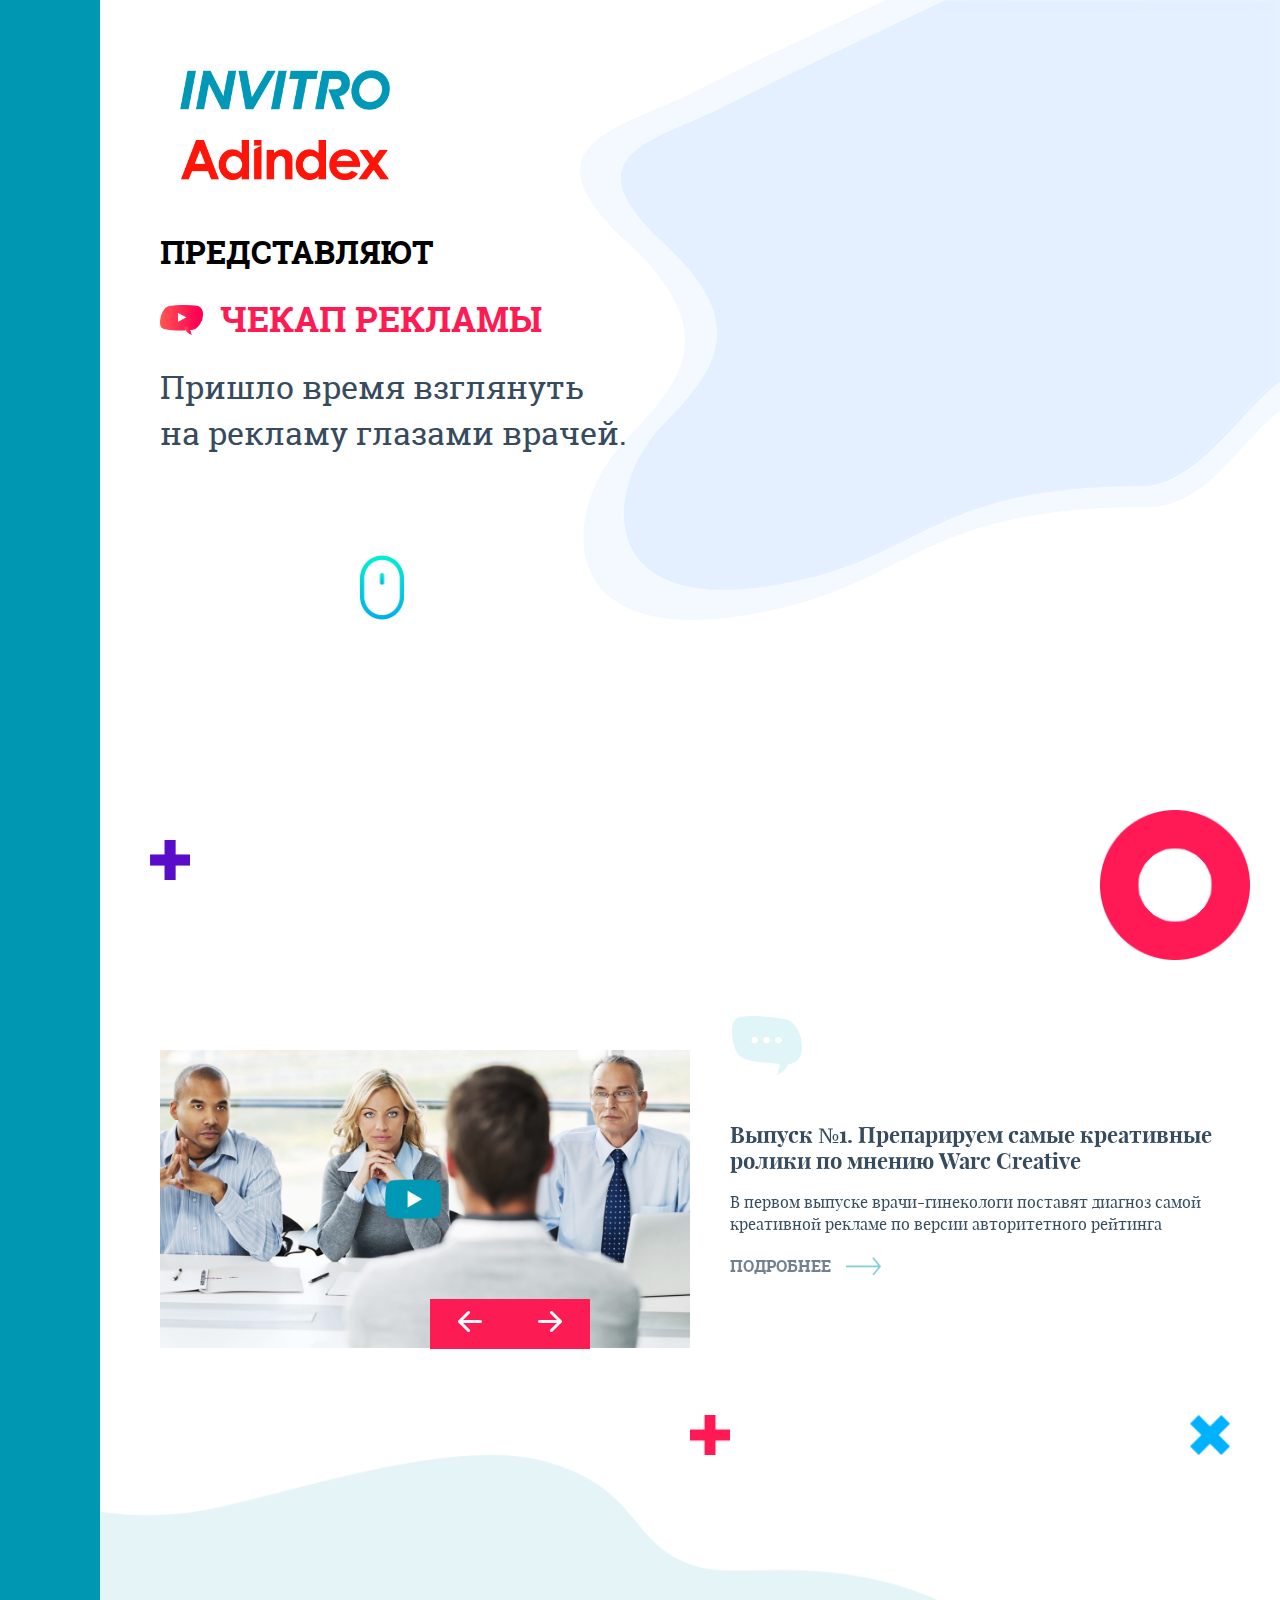
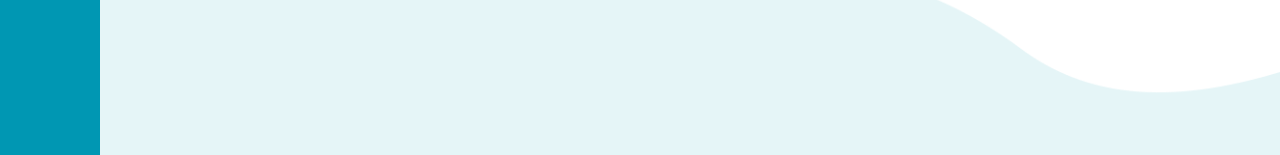
==== commit 67e263b1: "Крыл плюс на 1020px" ====
--- a/docs/index.html
+++ b/docs/index.html
@@ -71,12 +71,12 @@
             <div class="container-home container-slider">
               <div class="slider-home">
                 <div class="slider-left__list">
-                  <div class="slider-left__item"><a class="slider-left__wr-img group" href="https://www.youtube.com/watch?v=iaxVSQtSNzs&amp;autoplay=0&amp;feature=youtu.be"><img class="slider-left-img" src="assets/images/pick.png">
+                  <div class="slider-left__item"><a class="slider-left__wr-img group" href="https://www.youtube.com/watch?v=iaxVSQtSNzs&amp;autoplay=0&amp;feature=youtu.be"><img class="slider-left-img" src="assets/images/news/pic1.png">
                       <div class="wr__icon-play"><img class="icon-play__img" src="assets/images/play.png"></div></a></div>
-                  <div class="slider-left__item"><a class="slider-left__wr-img group" href="https://www.youtube.com/watch?v=iaxVSQtSNzs&amp;autoplay=0&amp;feature=youtu.be"><img class="slider-left-img" src="assets/images/pick.png">
+                  <div class="slider-left__item"><a class="slider-left__wr-img group" href="https://www.youtube.com/watch?v=iaxVSQtSNzs&amp;autoplay=0&amp;feature=youtu.be"><img class="slider-left-img" src="assets/images/news/pic1.png">
                       <div class="wr__icon-play"><img class="icon-play__img" src="assets/images/play.png"></div></a></div>
-                  <div class="slider-left__item"><a class="slider-left__wr-img" href="https://evgeniysishnenko.github.io/invitro/docs/news.html"><img class="slider-left-img" src="assets/images/pick.png"></a></div>
-                  <div class="slider-left__item"><a class="slider-left__wr-img" href="https://evgeniysishnenko.github.io/invitro/docs/news.html"><img class="slider-left-img" src="assets/images/pick.png"></a></div>
+                  <div class="slider-left__item"><a class="slider-left__wr-img" href="https://evgeniysishnenko.github.io/invitro/docs/news.html"><img class="slider-left-img" src="assets/images/news/pic1.png"></a></div>
+                  <div class="slider-left__item"><a class="slider-left__wr-img" href="https://evgeniysishnenko.github.io/invitro/docs/news.html"><img class="slider-left-img" src="assets/images/news/pic1.png"></a></div>
                 </div>
                 <div class="slider-right__list">
                   <div class="slider-right__item">
--- a/docs/assets/styles/app.min.css
+++ b/docs/assets/styles/app.min.css
@@ -1,2 +1,2 @@
-@charset 'UTF-8';body,html{height:auto}*,::after,::before,legend{-webkit-box-sizing:border-box}.fancybox-thumbs__list,.slick-dots,li,ul{list-style:none}button,hr,input{overflow:visible}progress,sub,sup{vertical-align:baseline}.section,.wrapper,body{width:100%;position:relative}.maincontent,.section,.wrapper,body,sub,sup{position:relative}.fancybox-container,.fancybox-thumbs,.fancybox-thumbs__list a,.slick-slider{-webkit-tap-highlight-color:transparent}.fancybox-infobar,.slick-slider{-webkit-touch-callout:none;-ms-user-select:none}.fancybox-caption,.fancybox-infobar,.slick-slide.dragging img{pointer-events:none}@font-face{font-family:robotoSlabBold;src:url(../fonts/roboto/slab/robotoslab-bold-webfont.woff2) format('woff2'),url(../fonts/roboto/slab/robotoslab-bold-webfont.woff) format('woff');font-weight:400;font-style:normal}@font-face{font-family:robotoSlabRegular;src:url(../fonts/roboto/slab/robotoslab-regular-webfont.woff2) format('woff2'),url(../fonts/roboto/slab/robotoslab-regular-webfont.woff) format('woff');font-weight:400;font-style:normal}@font-face{font-family:playfairDisplayBold;src:url(../fonts/playfair/playfairdisplay-bold-webfont.woff2) format('woff2'),url(../fonts/playfair/playfairdisplay-bold-webfont.woff) format('woff');font-weight:400;font-style:normal}@font-face{font-family:playfairDisplayRegular;src:url(../fonts/playfair/playfairdisplay-regular-webfont.woff2) format('woff2'),url(../fonts/playfair/playfairdisplay-regular-webfont.woff) format('woff');font-weight:400;font-style:normal}@font-face{font-family:playfairDisplayboldItalic;src:url(../fonts/playfair/playfairdisplay-bolditalic-webfont.woff2) format('woff2'),url(../fonts/playfair/playfairdisplay-bolditalic-webfont.woff) format('woff');font-weight:400;font-style:normal}@font-face{font-family:playfairDisplayItalic;src:url(../fonts/playfair/playfairdisplay-italic-webfont.woff2) format('woff2'),url(../fonts/playfair/playfairdisplay-italic-webfont.woff) format('woff');font-weight:400;font-style:normal}@media screen and (max-width:1200px){html{font-style:16px}}@media screen and (max-width:992px){html{font-style:15px}}@media screen and (max-width:768px){html{font-style:14px}}body{margin:0;padding:0;font-size:16px;font-family:Arial,Helvetica,sans-serif;line-height:1.42;color:#000;-webkit-font-smoothing:antialiased;-moz-osx-font-smoothing:grayscale}h1,h2,h3{margin:0;padding:0;font-weight:400}*,::after,::before{box-sizing:border-box}ul{margin:0;padding:0}hr{-webkit-box-sizing:content-box;box-sizing:content-box;height:0}code,kbd,pre,samp{font-family:monospace,monospace;font-size:1em}a{background-color:transparent;cursor:pointer;text-decoration:none}a:focus{outline:0}abbr[title]{border-bottom:none;-webkit-text-decoration:underline dotted;text-decoration:underline dotted}b,strong{font-weight:bolder}small{font-size:80%}sub,sup{font-size:75%;line-height:0}sub{bottom:-.25em}sup{top:-.5em}img{border-style:none}button,input,optgroup,select,textarea{font-family:inherit;font-size:100%;line-height:1.15;margin:0}.slick-dots li button:before,.slick-next:before,.slick-prev:before{font-family:slick;-moz-osx-font-smoothing:grayscale}button,select{text-transform:none}[type=submit],[type=button],[type=reset],button{-webkit-appearance:button}[type=submit]::-moz-focus-inner,[type=button]::-moz-focus-inner,[type=reset]::-moz-focus-inner,button::-moz-focus-inner{border-style:none;padding:0}[type=submit]:-moz-focusring,[type=button]:-moz-focusring,[type=reset]:-moz-focusring,button:-moz-focusring{outline:ButtonText dotted 1px}fieldset{padding:.35em .75em .625em}legend{box-sizing:border-box;color:inherit;display:table;max-width:100%;padding:0;white-space:normal}textarea{overflow:auto}.slick-list,body.compensate-for-scrollbar{overflow:hidden}[type=checkbox],[type=radio]{-webkit-box-sizing:border-box;box-sizing:border-box;padding:0}[type=number]::-webkit-inner-spin-button,[type=number]::-webkit-outer-spin-button{height:auto}[type=search]{-webkit-appearance:textfield;outline-offset:-2px}[type=search]::-webkit-search-decoration{-webkit-appearance:none}details{display:block}summary{display:list-item}[hidden],template{display:none}.container,.maincontent{display:-webkit-box;display:-webkit-flex;display:-ms-flexbox}.maincontent{display:flex}@media screen and (max-width:480px){html{font-style:13px}.maincontent{display:block}}.section{height:auto}.content{width:-webkit-calc(100% - 100px);width:calc(100% - 100px);-webkit-box-sizing:content-box;box-sizing:content-box}@media screen and (max-width:1200px){.maincontent{display:block}.content{width:100%}}.container{margin:0 auto;max-width:1920px;padding-left:32px;padding-right:32px;padding-top:70px;display:flex;-webkit-box-pack:justify;-webkit-justify-content:space-between;-ms-flex-pack:justify;justify-content:space-between}.between,.container-header,.logo-flex{-webkit-box-pack:justify}@media screen and (max-width:1400px){.container{max-width:1400px;width:100%}}@media screen and (max-width:1200px){.container{max-width:1200px;width:100%}}@media screen and (max-width:992px){.container{max-width:992px;width:100%}}@media screen and (max-width:768px){.container{max-width:768px;width:100%}}@media screen and (max-width:480px){.container{max-width:480px;width:100%;padding-left:16px;padding-right:16px}}@media screen and (max-width:320px){.container{min-width:320px}}.flex-992{display:-webkit-box;display:-webkit-flex;display:-ms-flexbox;display:flex}@media screen and (max-width:992px){.flex-992{display:block}}.flex-768{display:-webkit-box;display:-webkit-flex;display:-ms-flexbox;display:flex}.between{-webkit-justify-content:space-between;-ms-flex-pack:justify;justify-content:space-between}.aline-items-center,.checkup-item,.slider-home{-webkit-box-align:center}.aline-items-center{-webkit-align-items:center;-ms-flex-align:center;align-items:center}.mt-gap{margin-top:32px}.mt-70{margin-top:70px}.mt-100{margin-top:100px}.fix-widt70{width:70%}@media screen and (max-width:768px){.flex-768{display:block}.mt-gap_mob{margin-top:16px}.fix-widt70{width:100%}}.fix-widt50{width:50%}@media screen and (max-width:768px){.fix-widt50{width:100%}}.fix-widt49{width:49%}@media screen and (max-width:768px){.fix-widt49{width:100%}}.fix-widt30{width:30%}.float-r{float:right;margin-left:32px}@media screen and (max-width:768px){.fix-widt30{width:100%}.float-r{float:none;margin-left:0}}.float-l{float:left;margin-right:32px}@media screen and (max-width:768px){.float-l{float:none;margin-right:0}}.txt-center{text-align:center}.clearfix::after{content:"";display:table;clear:both}.slick-list,.slick-slider,.slick-track{position:relative;display:block}.slick-slider{-webkit-box-sizing:border-box;box-sizing:border-box;-webkit-user-select:none;-moz-user-select:none;user-select:none;-khtml-user-select:none;-ms-touch-action:pan-y;touch-action:pan-y}.slick-list{margin:0;padding:0}.slick-list:focus{outline:0}.slick-list.dragging{cursor:pointer;cursor:hand}.slick-slider .slick-list,.slick-slider .slick-track{-webkit-transform:translate3d(0,0,0);-ms-transform:translate3d(0,0,0);transform:translate3d(0,0,0)}.slick-track{top:0;left:0;margin-left:auto;margin-right:auto}.slick-track:after,.slick-track:before{display:table;content:''}.slick-track:after{clear:both}.slick-loading .slick-track{visibility:hidden}.slick-slide{display:none;float:left;height:100%;min-height:1px}[dir=rtl] .slick-slide{float:right}.slick-slide img{display:block}.slick-slide.slick-loading img{display:none}.slick-initialized .slick-slide{display:block}.slick-loading .slick-slide{visibility:hidden}.slick-vertical .slick-slide{display:block;height:auto;border:1px solid transparent}.slick-arrow.slick-hidden{display:none}.slick-dots,.slick-next,.slick-prev{display:block;padding:0;position:absolute}.slick-loading .slick-list{background:url(../images/ajax-loader.gif) center center no-repeat #fff}@font-face{font-family:slick;font-weight:400;font-style:normal;src:url(../fonts/slick.eot);src:url(../fonts/slick.eot?#iefix) format('embedded-opentype'),url(../fonts/slick.woff) format('woff'),url(../fonts/slick.ttf) format('truetype'),url(../fonts/slick.svg#slick) format('svg')}.slick-next,.slick-prev{font-size:0;line-height:0;top:50%;width:20px;height:20px;-webkit-transform:translate(0,-50%);-ms-transform:translate(0,-50%);transform:translate(0,-50%);cursor:pointer;color:transparent;border:none;outline:0;background:0 0}.slick-next:focus,.slick-next:hover,.slick-prev:focus,.slick-prev:hover{color:transparent;outline:0;background:0 0}.slick-next:focus:before,.slick-next:hover:before,.slick-prev:focus:before,.slick-prev:hover:before{opacity:1}.slick-next.slick-disabled:before,.slick-prev.slick-disabled:before{opacity:.25}.slick-next:before,.slick-prev:before{font-size:20px;line-height:1;opacity:.75;color:#fff;-webkit-font-smoothing:antialiased}.slick-prev{left:-25px}[dir=rtl] .slick-prev{right:-25px;left:auto}.slick-prev:before{content:'←'}.slick-next:before,[dir=rtl] .slick-prev:before{content:'→'}.slick-next{right:-25px}[dir=rtl] .slick-next{right:auto;left:-25px}[dir=rtl] .slick-next:before{content:'←'}.slick-dotted.slick-slider{margin-bottom:30px}.slick-dots{bottom:-25px;width:100%;margin:0;text-align:center}.slick-dots li{position:relative;display:inline-block;width:20px;height:20px;margin:0 5px;padding:0;cursor:pointer}.slick-dots li button{font-size:0;line-height:0;display:block;width:20px;height:20px;padding:5px;cursor:pointer;color:transparent;border:0;outline:0;background:0 0}.slick-dots li button:focus,.slick-dots li button:hover{outline:0}.slick-dots li button:focus:before,.slick-dots li button:hover:before{opacity:1}.slick-dots li button:before{font-size:6px;line-height:20px;position:absolute;top:0;left:0;width:20px;height:20px;content:'•';text-align:center;opacity:.25;color:#000;-webkit-font-smoothing:antialiased}.fancybox-container,.fancybox-slide{width:100%;outline:0;-webkit-backface-visibility:hidden}.slick-dots li.slick-active button:before{opacity:.75;color:#000}.fancybox-outer,.fancybox-thumbs{-webkit-overflow-scrolling:touch}.fancybox-active{height:auto}.fancybox-is-hidden{left:-9999px;margin:0;position:absolute!important;top:-9999px;visibility:hidden}.fancybox-container{height:100%;left:0;position:fixed;top:0;-ms-touch-action:manipulation;touch-action:manipulation;-webkit-transform:translateZ(0);transform:translateZ(0);z-index:99992}.fancybox-container *{-webkit-box-sizing:border-box;box-sizing:border-box}.fancybox-bg,.fancybox-inner,.fancybox-outer,.fancybox-stage{bottom:0;left:0;position:absolute;right:0;top:0}.fancybox-outer{overflow-y:auto}.fancybox-bg{background:#1e1e1e;opacity:0;-webkit-transition-duration:inherit;-o-transition-duration:inherit;transition-duration:inherit;-webkit-transition-property:opacity;-o-transition-property:opacity;transition-property:opacity;-webkit-transition-timing-function:cubic-bezier(.47,0,.74,.71);-o-transition-timing-function:cubic-bezier(.47,0,.74,.71);transition-timing-function:cubic-bezier(.47,0,.74,.71)}.fancybox-is-open .fancybox-bg{opacity:.9;-webkit-transition-timing-function:cubic-bezier(.22,.61,.36,1);-o-transition-timing-function:cubic-bezier(.22,.61,.36,1);transition-timing-function:cubic-bezier(.22,.61,.36,1)}.fancybox-caption,.fancybox-infobar,.fancybox-navigation .fancybox-button,.fancybox-toolbar{direction:ltr;opacity:0;position:absolute;-webkit-transition:opacity .25s ease,visibility 0s ease .25s;-o-transition:opacity .25s ease,visibility 0s ease .25s;transition:opacity .25s ease,visibility 0s ease .25s;visibility:hidden;z-index:99997}.fancybox-show-caption .fancybox-caption,.fancybox-show-infobar .fancybox-infobar,.fancybox-show-nav .fancybox-navigation .fancybox-button,.fancybox-show-toolbar .fancybox-toolbar{opacity:1;-webkit-transition:opacity .25s ease 0s,visibility 0s ease 0s;-o-transition:opacity .25s ease 0s,visibility 0s ease 0s;transition:opacity .25s ease 0s,visibility 0s ease 0s;visibility:visible}.fancybox-infobar{color:#ccc;font-size:13px;-webkit-font-smoothing:subpixel-antialiased;height:44px;left:0;line-height:44px;min-width:44px;mix-blend-mode:difference;padding:0 10px;top:0;-webkit-user-select:none;-moz-user-select:none;user-select:none}.fancybox-toolbar{right:0;top:0}.fancybox-stage{direction:ltr;overflow:visible;-webkit-transform:translateZ(0);transform:translateZ(0);z-index:99994}.fancybox-is-open .fancybox-stage{overflow:hidden}.fancybox-slide{display:none;height:100%;left:0;overflow:auto;-webkit-overflow-scrolling:touch;padding:44px;position:absolute;text-align:center;top:0;-webkit-transition-property:opacity,-webkit-transform;-o-transition-property:transform,opacity;transition-property:transform,opacity;transition-property:transform,opacity,-webkit-transform;white-space:normal;z-index:99994}.fancybox-slide::before{content:'';display:inline-block;font-size:0;height:100%;vertical-align:middle;width:0}.fancybox-is-sliding .fancybox-slide,.fancybox-slide--current,.fancybox-slide--next,.fancybox-slide--previous{display:block}.fancybox-slide--image{overflow:hidden;padding:44px 0}.fancybox-slide--image::before{display:none}.fancybox-slide--html{padding:6px}.fancybox-content{background:#fff;display:inline-block;margin:0;max-width:100%;overflow:auto;-webkit-overflow-scrolling:touch;padding:44px;position:relative;text-align:left;vertical-align:middle}.fancybox-slide--image .fancybox-content{-webkit-animation-timing-function:cubic-bezier(.5,0,.14,1);animation-timing-function:cubic-bezier(.5,0,.14,1);-webkit-backface-visibility:hidden;background:no-repeat;-webkit-background-size:100% 100%;background-size:100% 100%;left:0;max-width:none;overflow:visible;padding:0;position:absolute;top:0;-webkit-transform-origin:top left;-ms-transform-origin:top left;transform-origin:top left;-webkit-transition-property:opacity,-webkit-transform;-o-transition-property:transform,opacity;transition-property:transform,opacity;transition-property:transform,opacity,-webkit-transform;-webkit-user-select:none;-moz-user-select:none;-ms-user-select:none;user-select:none;z-index:99995}.fancybox-image,.fancybox-share__button,.fancybox-spaceball{-webkit-user-select:none;-moz-user-select:none;-ms-user-select:none}.fancybox-can-zoomOut .fancybox-content{cursor:-webkit-zoom-out;cursor:zoom-out}.fancybox-can-zoomIn .fancybox-content{cursor:-webkit-zoom-in;cursor:zoom-in}.fancybox-can-pan .fancybox-content,.fancybox-can-swipe .fancybox-content{cursor:-webkit-grab;cursor:grab}.fancybox-is-grabbing .fancybox-content{cursor:-webkit-grabbing;cursor:grabbing}.fancybox-container [data-selectable=true]{cursor:#364b5d}.fancybox-image,.fancybox-spaceball{background:0 0;border:0;height:100%;left:0;margin:0;max-height:none;max-width:none;padding:0;position:absolute;top:0;user-select:none;width:100%}.fancybox-spaceball{z-index:1}.fancybox-slide--iframe .fancybox-content,.fancybox-slide--map .fancybox-content,.fancybox-slide--pdf .fancybox-content,.fancybox-slide--video .fancybox-content{height:100%;overflow:visible;padding:0;width:100%}.fancybox-slide--video .fancybox-content{background:#000}.fancybox-slide--map .fancybox-content{background:#e5e3df}.fancybox-slide--iframe .fancybox-content{background:#fff}.fancybox-iframe,.fancybox-video{background:0 0;border:0;display:block;height:100%;margin:0;overflow:hidden;padding:0;width:100%}.fancybox-iframe{left:0;position:absolute;top:0}.fancybox-error{background:#fff;cursor:#000;max-width:400px;padding:40px;width:100%}.fancybox-error p{color:#444;font-size:16px;line-height:20px;margin:0;padding:0}.fancybox-button{background:rgba(30,30,30,.6);border:0;-webkit-border-radius:0;border-radius:0;-webkit-box-shadow:none;box-shadow:none;cursor:pointer;display:inline-block;height:44px;margin:0;padding:10px;position:relative;-webkit-transition:color .2s;-o-transition:color .2s;transition:color .2s;vertical-align:top;visibility:inherit;width:44px}.fancybox-button,.fancybox-button:link,.fancybox-button:visited{color:#ccc}.fancybox-button:hover{color:#fff}.fancybox-button:focus{outline:0}.fancybox-button.fancybox-focus{outline:dotted 1px}.fancybox-button[disabled],.fancybox-button[disabled]:hover{color:#888;cursor:#000;outline:0}.fancybox-button div{height:100%}.fancybox-button svg{display:block;height:100%;overflow:visible;position:relative;width:100%}.fancybox-button--fsenter svg:nth-child(2),.fancybox-button--fsexit svg:nth-child(1),.fancybox-button--pause svg:nth-child(1),.fancybox-button--play svg:nth-child(2),.fancybox-is-scaling .fancybox-close-small,.fancybox-is-zoomable.fancybox-can-pan .fancybox-close-small,.fancybox-thumbs{display:none}.fancybox-button svg path{fill:currentColor;stroke-width:0}.fancybox-progress{background:#ff5268;height:2px;left:0;position:absolute;right:0;top:0;-webkit-transform:scaleX(0);-ms-transform:scaleX(0);transform:scaleX(0);-webkit-transform-origin:0;-ms-transform-origin:0;transform-origin:0;-webkit-transition-property:-webkit-transform;-o-transition-property:transform;transition-property:transform;transition-property:transform,-webkit-transform;-webkit-transition-timing-function:linear;-o-transition-timing-function:linear;transition-timing-function:linear;z-index:99998}.fancybox-close-small{background:0 0;border:0;-webkit-border-radius:0;border-radius:0;color:#ccc;cursor:pointer;opacity:.8;padding:8px;position:absolute;right:-12px;top:-44px;z-index:401}.fancybox-close-small:hover{color:#fff;opacity:1}.fancybox-slide--html .fancybox-close-small{color:currentColor;padding:10px;right:0;top:0}.fancybox-slide--image.fancybox-is-scaling .fancybox-content{overflow:hidden}.fancybox-navigation .fancybox-button{-webkit-background-clip:content-box;background-clip:content-box;height:100px;opacity:0;position:absolute;top:-webkit-calc(50% - 50px);top:calc(50% - 50px);width:70px}.fancybox-navigation .fancybox-button div{padding:7px}.fancybox-navigation .fancybox-button--arrow_left{left:0;left:env(safe-area-inset-left);padding:31px 26px 31px 6px}.fancybox-navigation .fancybox-button--arrow_right{padding:31px 6px 31px 26px;right:0;right:env(safe-area-inset-right)}.fancybox-caption{background:-webkit-gradient(linear,left bottom,left top,from(rgba(0,0,0,.85)),color-stop(50%,rgba(0,0,0,.3)),color-stop(65%,rgba(0,0,0,.15)),color-stop(75.5%,rgba(0,0,0,.075)),color-stop(82.85%,rgba(0,0,0,.037)),color-stop(88%,rgba(0,0,0,.019)),to(rgba(0,0,0,0)));background:-webkit-linear-gradient(bottom,rgba(0,0,0,.85) 0,rgba(0,0,0,.3) 50%,rgba(0,0,0,.15) 65%,rgba(0,0,0,.075) 75.5%,rgba(0,0,0,.037) 82.85%,rgba(0,0,0,.019) 88%,rgba(0,0,0,0) 100%);background:-o-linear-gradient(bottom,rgba(0,0,0,.85) 0,rgba(0,0,0,.3) 50%,rgba(0,0,0,.15) 65%,rgba(0,0,0,.075) 75.5%,rgba(0,0,0,.037) 82.85%,rgba(0,0,0,.019) 88%,rgba(0,0,0,0) 100%);background:linear-gradient(to top,rgba(0,0,0,.85) 0,rgba(0,0,0,.3) 50%,rgba(0,0,0,.15) 65%,rgba(0,0,0,.075) 75.5%,rgba(0,0,0,.037) 82.85%,rgba(0,0,0,.019) 88%,rgba(0,0,0,0) 100%);bottom:0;color:#eee;font-size:14px;font-weight:400;left:0;line-height:1.5;padding:75px 44px 25px;right:0;text-align:center;z-index:99996}.fancybox-caption--separate{margin-top:-50px}.fancybox-caption__body{max-height:50vh;overflow:auto;pointer-events:all}.fancybox-caption a,.fancybox-caption a:link,.fancybox-caption a:visited{color:#ccc;text-decoration:none}.fancybox-caption a:hover{color:#fff;text-decoration:underline}.fancybox-loading{-webkit-animation:fancybox-rotate 1s linear infinite;animation:fancybox-rotate 1s linear infinite;background:0 0;border:4px solid #888;border-bottom-color:#fff;-webkit-border-radius:50%;border-radius:50%;height:50px;left:50%;margin:-25px 0 0 -25px;opacity:.7;padding:0;position:absolute;top:50%;width:50px;z-index:99999}.fancybox-animated{-webkit-transition-timing-function:cubic-bezier(0,0,.25,1);-o-transition-timing-function:cubic-bezier(0,0,.25,1);transition-timing-function:cubic-bezier(0,0,.25,1)}.fancybox-fx-slide.fancybox-slide--previous{opacity:0;-webkit-transform:translate3d(-100%,0,0);transform:translate3d(-100%,0,0)}.fancybox-fx-slide.fancybox-slide--next{opacity:0;-webkit-transform:translate3d(100%,0,0);transform:translate3d(100%,0,0)}.fancybox-fx-slide.fancybox-slide--current{opacity:1;-webkit-transform:translate3d(0,0,0);transform:translate3d(0,0,0)}.fancybox-fx-fade.fancybox-slide--next,.fancybox-fx-fade.fancybox-slide--previous{opacity:0;-webkit-transition-timing-function:cubic-bezier(.19,1,.22,1);-o-transition-timing-function:cubic-bezier(.19,1,.22,1);transition-timing-function:cubic-bezier(.19,1,.22,1)}.fancybox-fx-fade.fancybox-slide--current{opacity:1}.fancybox-fx-zoom-in-out.fancybox-slide--previous{opacity:0;-webkit-transform:scale3d(1.5,1.5,1.5);transform:scale3d(1.5,1.5,1.5)}.fancybox-fx-zoom-in-out.fancybox-slide--next{opacity:0;-webkit-transform:scale3d(.5,.5,.5);transform:scale3d(.5,.5,.5)}.fancybox-fx-zoom-in-out.fancybox-slide--current{opacity:1;-webkit-transform:scale3d(1,1,1);transform:scale3d(1,1,1)}.fancybox-fx-rotate.fancybox-slide--previous{opacity:0;-webkit-transform:rotate(-360deg);-ms-transform:rotate(-360deg);transform:rotate(-360deg)}.fancybox-fx-rotate.fancybox-slide--next{opacity:0;-webkit-transform:rotate(360deg);-ms-transform:rotate(360deg);transform:rotate(360deg)}.fancybox-fx-rotate.fancybox-slide--current{opacity:1;-webkit-transform:rotate(0);-ms-transform:rotate(0);transform:rotate(0)}.fancybox-fx-circular.fancybox-slide--previous{opacity:0;-webkit-transform:scale3d(0,0,0) translate3d(-100%,0,0);transform:scale3d(0,0,0) translate3d(-100%,0,0)}.fancybox-fx-circular.fancybox-slide--next{opacity:0;-webkit-transform:scale3d(0,0,0) translate3d(100%,0,0);transform:scale3d(0,0,0) translate3d(100%,0,0)}.fancybox-fx-circular.fancybox-slide--current{opacity:1;-webkit-transform:scale3d(1,1,1) translate3d(0,0,0);transform:scale3d(1,1,1) translate3d(0,0,0)}.fancybox-fx-tube.fancybox-slide--previous{-webkit-transform:translate3d(-100%,0,0) scale(.1) skew(-10deg);transform:translate3d(-100%,0,0) scale(.1) skew(-10deg)}.fancybox-fx-tube.fancybox-slide--next{-webkit-transform:translate3d(100%,0,0) scale(.1) skew(10deg);transform:translate3d(100%,0,0) scale(.1) skew(10deg)}.fancybox-fx-tube.fancybox-slide--current{-webkit-transform:translate3d(0,0,0) scale(1);transform:translate3d(0,0,0) scale(1)}@media all and (max-height:576px){.fancybox-slide{padding-left:6px;padding-right:6px}.fancybox-slide--image{padding:6px 0}.fancybox-close-small{right:-6px}.fancybox-slide--image .fancybox-close-small{background:#4e4e4e;color:#f2f4f6;height:36px;opacity:1;padding:6px;right:0;top:0;width:36px}.fancybox-caption{padding-left:12px;padding-right:12px}}@-webkit-keyframes fancybox-rotate{100%{-webkit-transform:rotate(360deg);transform:rotate(360deg)}}@keyframes fancybox-rotate{100%{-webkit-transform:rotate(360deg);transform:rotate(360deg)}}.fancybox-button--fullscreen::before{width:15px;height:11px;left:-webkit-calc(50% - 7px);left:calc(50% - 7px);top:-webkit-calc(50% - 6px);top:calc(50% - 6px);border:2px solid;background:0 0}.fancybox-share{background:#f4f4f4;-webkit-border-radius:3px;border-radius:3px;max-width:90%;padding:30px;text-align:center}.fancybox-share h1{color:#222;font-size:35px;font-weight:700;margin:0 0 20px}.fancybox-share p{margin:0;padding:0}.fancybox-share__button{border:0;-webkit-border-radius:3px;border-radius:3px;display:inline-block;font-size:14px;font-weight:700;line-height:40px;margin:0 5px 10px;min-width:130px;padding:0 15px;text-decoration:none;-webkit-transition:all .2s;-o-transition:all .2s;transition:all .2s;user-select:none;white-space:nowrap}.fancybox-share__button:link,.fancybox-share__button:visited{color:#fff}.fancybox-share__button:hover{text-decoration:none}.fancybox-share__button--fb{background:#3b5998}.fancybox-share__button--fb:hover{background:#344e86}.fancybox-share__button--pt{background:#bd081d}.fancybox-share__button--pt:hover{background:#aa0719}.fancybox-share__button--tw{background:#1da1f2}.fancybox-share__button--tw:hover{background:#0d95e8}.fancybox-share__button svg{height:25px;margin-right:7px;position:relative;top:-1px;vertical-align:middle;width:25px}.fancybox-share__button svg path{fill:#fff}.fancybox-share__input{background:0 0;border:0;border-bottom:1px solid #d7d7d7;-webkit-border-radius:0;border-radius:0;color:#5d5b5b;font-size:14px;margin:10px 0 0;outline:0;padding:10px 15px;width:100%}.fancybox-button--pause::before,.fancybox-button--play::before{top:-webkit-calc(50% - 6px);top:calc(50% - 6px);left:-webkit-calc(50% - 4px);left:calc(50% - 4px);background:0 0}.fancybox-button--play::before{width:0;height:0;border-top:6px inset transparent;border-bottom:6px inset transparent;border-left:10px solid;-webkit-border-radius:1px;border-radius:1px}.fancybox-button--pause::before{width:7px;height:11px;border-style:solid;border-width:0 2px}.fancybox-thumbs{background:#ddd;bottom:0;margin:0;-ms-overflow-style:-ms-autohiding-scrollbar;padding:2px 2px 4px;position:absolute;right:0;top:0;width:212px;z-index:99995}.fancybox-thumbs-x{overflow-x:auto;overflow-y:hidden}.fancybox-show-thumbs .fancybox-thumbs{display:block}.logo-flex,.share__social{display:-webkit-box;display:-webkit-flex}.fancybox-show-thumbs .fancybox-inner{right:212px}.fancybox-thumbs__list{font-size:0;height:100%;margin:0;overflow-x:hidden;overflow-y:auto;padding:0;position:absolute;position:relative;white-space:nowrap;width:100%}.fancybox-thumbs-x .fancybox-thumbs__list{overflow:hidden}.fancybox-thumbs-y .fancybox-thumbs__list::-webkit-scrollbar{width:7px}.fancybox-thumbs-y .fancybox-thumbs__list::-webkit-scrollbar-track{background:#fff;-webkit-border-radius:10px;border-radius:10px;-webkit-box-shadow:inset 0 0 6px rgba(0,0,0,.3);box-shadow:inset 0 0 6px rgba(0,0,0,.3)}.fancybox-thumbs-y .fancybox-thumbs__list::-webkit-scrollbar-thumb{background:#2a2a2a;-webkit-border-radius:10px;border-radius:10px}.fancybox-thumbs__list a{-webkit-backface-visibility:hidden;backface-visibility:hidden;background-color:rgba(0,0,0,.1);background-position:center center;background-repeat:no-repeat;-webkit-background-size:cover;background-size:cover;cursor:pointer;float:left;height:75px;margin:2px;max-height:-webkit-calc(100% - 8px);max-height:calc(100% - 8px);max-width:-webkit-calc(50% - 4px);max-width:calc(50% - 4px);outline:0;overflow:hidden;padding:0;position:relative;width:100px}.fancybox-thumbs__list a::before{border:6px solid #ff5268;bottom:0;content:'';left:0;opacity:0;position:absolute;right:0;top:0;-webkit-transition:all .2s cubic-bezier(.25,.46,.45,.94);-o-transition:all .2s cubic-bezier(.25,.46,.45,.94);transition:all .2s cubic-bezier(.25,.46,.45,.94);z-index:99991}.fancybox-thumbs__list a:focus::before{opacity:.5}.fancybox-thumbs__list a.fancybox-thumbs-active::before{opacity:1}@media all and (max-width:576px){.fancybox-thumbs{width:110px}.fancybox-show-thumbs .fancybox-inner{right:110px}.fancybox-thumbs__list a{max-width:-webkit-calc(100% - 10px);max-width:calc(100% - 10px)}}.left_wing{width:100px;background-color:#0097b3;position:relative}@media screen and (max-width:1200px){.left_wing{width:100%;height:70px}}.share__social{position:fixed;z-index:10;top:50%;-webkit-transform:translateY(-50%);-ms-transform:translateY(-50%);transform:translateY(-50%);display:-ms-flexbox;display:flex;-webkit-box-pack:center;-webkit-justify-content:center;-ms-flex-pack:center;justify-content:center;width:100px}@media screen and (max-width:1200px){.share__social{width:100%;position:absolute;-webkit-box-align:center;-webkit-align-items:center;-ms-flex-align:center;align-items:center}.ya-share2__list{display:-webkit-box!important;display:-webkit-flex!important;display:-ms-flexbox!important;display:flex!important}}.ya-share2__item{margin:0!important;display:block!important;border:1px solid #fff;border-bottom:none}.ya-share2__item:last-child{border-bottom:1px solid #fff}.ya-share2__badge{background-color:transparent!important}.ya-share2__icon{width:50px!important;height:50px!important}.parallax{position:absolute;top:0;right:0;width:900px;height:765px;z-index:-10;overflow:hidden}.parallax img{display:block;max-width:100%}@media screen and (max-width:1440px){.parallax{width:700px;height:620px}.layer{height:100%}}@media screen and (max-width:1200px){.ya-share2__item{border-bottom:1px solid #fff;border-right:none}.ya-share2__item:last-child{border-right:1px solid #fff}.parallax{width:600px}}@media screen and (max-width:992px){.parallax{display:none}}.layer,.parallax-mob-img{display:block;max-width:100%}.parallax-layer1,.parallax-layer2,.parallax-layer3,.parallax-layer4{position:absolute;top:0;left:0;width:100%;height:100%}.parallax-layer1{z-index:0}.parallax-layer2{z-index:10}.parallax-layer3{z-index:20}.parallax-layer4{z-index:15}.parallax__doctor-img1{position:absolute;-webkit-transform:translate(0,700px);-ms-transform:translate(0,700px);transform:translate(0,700px);left:35%;width:300px;height:400px;-webkit-animation:visible1 1s 1s ease-in-out forwards;animation:visible1 1s 1s ease-in-out forwards;z-index:50}@media screen and (max-width:1440px){.parallax__doctor-img1{width:200px;height:300px}}@media screen and (max-width:1200px){.parallax__doctor-img1{width:150px;height:250px;-webkit-transform:translate(0,600px);-ms-transform:translate(0,600px);transform:translate(0,600px)}}.parallax__doctor-img2{position:absolute;-webkit-transform:translate(900px,290px);-ms-transform:translate(900px,290px);transform:translate(900px,290px);width:300px;height:350px;z-index:40}@media screen and (max-width:1440px){.parallax__doctor-img2{width:200px;height:300px}}@media screen and (max-width:1200px){.parallax__doctor-img2{width:180px;height:280px}}.parallax__doctor-img3{position:absolute;-webkit-transform:translate(180px,780px);-ms-transform:translate(180px,780px);transform:translate(180px,780px);width:250px;height:300px;z-index:40}@media screen and (max-width:1440px){.parallax__doctor-img3{width:150px;height:250px}}.parallax__doctor-img4{position:absolute;-webkit-transform:translate(430px,-385px);-ms-transform:translate(430px,-385px);transform:translate(430px,-385px);width:200px;height:250px;z-index:30;-webkit-animation:visible4 1s 2s ease-in-out forwards;animation:visible4 1s 2s ease-in-out forwards}@media screen and (max-width:1440px){.parallax__doctor-img4{width:150px;height:250px}}.parallax__doctor-img5{position:absolute;-webkit-transform:translate(230px,-385px);-ms-transform:translate(230px,-385px);transform:translate(230px,-385px);width:230px;height:270px;z-index:30;-webkit-animation:visible5 1.5s 1.9s ease-in-out forwards;animation:visible5 1.5s 1.9s ease-in-out forwards}@media screen and (min-width:1201px){.parallax__doctor-img2{-webkit-animation:visible2 1s 1.5s ease-in-out forwards;animation:visible2 1s 1.5s ease-in-out forwards}.parallax__doctor-img3{-webkit-animation:visible3 1s 1.5s ease-in-out forwards;animation:visible3 1s 1.5s ease-in-out forwards}.parallax__doctor-img5{-webkit-animation:visible5 1s 1.5s ease-in-out forwards;animation:visible5 1s 1.5s ease-in-out forwards}}@media screen and (max-width:1201px){.parallax__doctor-img2{-webkit-animation:visible2-def 1s 1.5s ease-in-out forwards;animation:visible2-def 1s 1.5s ease-in-out forwards}.parallax__doctor-img3{-webkit-animation:visible3-def 1s 1.5s ease-in-out forwards;animation:visible3-def 1s 1.5s ease-in-out forwards}.parallax__doctor-img5{-webkit-animation:visible5-def 1s 1.5s ease-in-out forwards;animation:visible5-def 1s 1.5s ease-in-out forwards}}.parallax-parts1,.parallax-parts10,.parallax-parts11,.parallax-parts2,.parallax-parts3,.parallax-parts4,.parallax-parts5,.parallax-parts6,.parallax-parts7,.parallax-parts8,.parallax-parts9{position:absolute;width:50px;opacity:0;-webkit-animation:parts 2s 3s ease-in-out forwards;animation:parts 2s 3s ease-in-out forwards}.parallax-parts1{bottom:100px;left:100px}.parallax-parts2{top:10px;left:50%}.parallax-parts3{top:30%;right:90px}.parallax-parts4{top:30%;left:74px}.parallax-parts5{top:24%;left:625px}.parallax-parts6{top:100px;left:400px}.parallax-parts7{bottom:47px;left:100px}.parallax-parts8{bottom:90px;left:190px}.parallax-parts9{bottom:160px;left:170px}.parallax-parts10{top:37%;left:675px}.parallax-parts11{top:47%;left:665px}@-webkit-keyframes visible1{0%,10%{-webkit-transform:translate(0,700px);transform:translate(0,700px)}100%{-webkit-transform:translate(0,390px);transform:translate(0,390px)}}@keyframes visible1{0%,10%{-webkit-transform:translate(0,700px);transform:translate(0,700px)}100%{-webkit-transform:translate(0,390px);transform:translate(0,390px)}}@-webkit-keyframes visible2{0%{-webkit-transform:translate(900px,290px);transform:translate(900px,290px)}100%{-webkit-transform:translate(450px,290px);transform:translate(450px,290px)}}@keyframes visible2{0%{-webkit-transform:translate(900px,290px);transform:translate(900px,290px)}100%{-webkit-transform:translate(450px,290px);transform:translate(450px,290px)}}@-webkit-keyframes visible2-def{0%{-webkit-transform:translate(900px,290px);transform:translate(900px,290px)}100%{-webkit-transform:translate(350px,290px);transform:translate(350px,290px)}}@keyframes visible2-def{0%{-webkit-transform:translate(900px,290px);transform:translate(900px,290px)}100%{-webkit-transform:translate(350px,290px);transform:translate(350px,290px)}}@-webkit-keyframes visible3{0%{-webkit-transform:translate(-200px,280px);transform:translate(-200px,280px)}100%{-webkit-transform:translate(180px,280px);transform:translate(180px,280px)}}@keyframes visible3{0%{-webkit-transform:translate(-200px,280px);transform:translate(-200px,280px)}100%{-webkit-transform:translate(180px,280px);transform:translate(180px,280px)}}@-webkit-keyframes visible3-def{0%{-webkit-transform:translate(-200px,280px);transform:translate(-200px,280px)}100%{-webkit-transform:translate(120px,220px);transform:translate(120px,220px)}}@keyframes visible3-def{0%{-webkit-transform:translate(-200px,280px);transform:translate(-200px,280px)}100%{-webkit-transform:translate(120px,220px);transform:translate(120px,220px)}}@-webkit-keyframes visible4{0%{-webkit-transform:translate(430px,-385px);transform:translate(430px,-385px)}100%{-webkit-transform:translate(430px,185px);transform:translate(430px,185px)}}@keyframes visible4{0%{-webkit-transform:translate(430px,-385px);transform:translate(430px,-385px)}100%{-webkit-transform:translate(430px,185px);transform:translate(430px,185px)}}@-webkit-keyframes visible5{0%{-webkit-transform:translate(230px,-385px);transform:translate(230px,-385px)}100%{-webkit-transform:translate(230px,140px);transform:translate(230px,140px)}}@keyframes visible5{0%{-webkit-transform:translate(230px,-385px);transform:translate(230px,-385px)}100%{-webkit-transform:translate(230px,140px);transform:translate(230px,140px)}}@-webkit-keyframes visible5-def{0%{-webkit-transform:translate(230px,-385px);transform:translate(230px,-385px)}100%{-webkit-transform:translate(180px,70px);transform:translate(180px,70px)}}@keyframes visible5-def{0%{-webkit-transform:translate(230px,-385px);transform:translate(230px,-385px)}100%{-webkit-transform:translate(180px,70px);transform:translate(180px,70px)}}.arrow-img1,.arrow-img2,.parallax-header{-webkit-transform:translateX(-50%);-ms-transform:translateX(-50%)}@-webkit-keyframes parts{0%{opacity:0}100%{opacity:1}}@keyframes parts{0%{opacity:0}100%{opacity:1}}.parallax-header{position:absolute;overflow:hidden;width:1000px;top:0;left:50%;transform:translateX(-50%);height:650px}@media screen and (max-width:1200px){.parallax-header{width:100%}}@media screen and (max-width:992px){.parallax-header{display:none}}.parallax-header-layer1 img,.parallax-header-parts12 img{display:block;max-width:100%}.parallax-header-layer1{position:absolute;top:0;left:0;width:100%;height:100%;z-index:0}.parallax-header__doctor-img1{position:absolute;bottom:20px;left:37%;width:250px;z-index:50}.parallax-header__doctor-img2{position:absolute;width:200px;z-index:40;top:40%;right:24%}.parallax-header__doctor-img3{position:absolute;width:200px;z-index:40;top:40%;left:26%}.parallax-header__doctor-img4{position:absolute;width:200px;height:250px;z-index:40;top:24%;right:8%}.parallax-header__doctor-img5{position:absolute;top:24%;left:14%;width:230px;height:270px;z-index:30}.parallax-header-parts1,.parallax-header-parts10,.parallax-header-parts11,.parallax-header-parts12,.parallax-header-parts2,.parallax-header-parts3,.parallax-header-parts4,.parallax-header-parts5,.parallax-header-parts6,.parallax-header-parts7,.parallax-header-parts8,.parallax-header-parts9{position:absolute;width:50px;z-index:50}.parallax-header-parts1{bottom:100px;right:20%}.parallax-header-parts2{bottom:230px;left:21%}.parallax-header-parts3{top:25%;left:54%}.parallax-header-parts5{top:33%;right:31%}.parallax-header-parts6{top:20%;left:43%}.parallax-header-parts8{top:16%;right:29%}.parallax-header-parts9{top:16%;left:33%}.parallax-header-parts10{bottom:150px;right:10%}.parallax-header-parts11{bottom:120px;left:15%;z-index:20;width:60px}.parallax-header-parts12{position:absolute;top:50%;right:-65px;width:130px}.section-first{min-height:100vh;position:relative;padding-top:70px}.section-first:after,.section-first:before{position:absolute;content:''}@media screen and (max-width:992px){.parallax-header-parts12{display:none}.section-first{min-height:-webkit-calc(100vh - 50px);min-height:calc(100vh - 50px);padding-top:30px}}.section-first:after{display:block;bottom:-250px;right:30px;width:150px;height:150px;background:url(../images/parts/circle.png) no-repeat;-webkit-background-size:cover;background-size:cover;z-index:-100}@media screen and (max-width:1440px){.section-first:after{bottom:-60px}}@media screen and (max-width:992px){.section-first:after{display:none}}@media screen and (max-width:768px){.section-first:after{right:20px;bottom:70px;width:180px;height:180px}}@media screen and (max-width:480px){.section-first:after{display:none}}.section-first:before{display:block;bottom:-70px;left:50px;width:40px;height:40px;background:url(../images/parts/plus.png) no-repeat;-webkit-background-size:cover;background-size:cover;z-index:-10}.header{width:100%}.container-home{margin:0 auto;padding:0 60px;max-width:1920px}@media screen and (max-width:1400px){.container-home{max-width:1400px;width:100%}}@media screen and (max-width:1200px){.container-home{max-width:1200px;width:100%}}@media screen and (max-width:992px){.section-first:before{display:none}.container-home{max-width:992px;width:100%}}@media screen and (max-width:768px){.container-home{max-width:768px;width:100%;padding:0 16px}}@media screen and (max-width:480px){.container-home{max-width:480px;width:100%;padding-left:16px;padding-right:16px}}.logo-flex{display:-ms-flexbox;display:flex;-webkit-justify-content:space-between;-ms-flex-pack:justify;justify-content:space-between}@media screen and (max-width:1440px){.section-first:before{bottom:20px}.logo-flex{display:block}.link-logo:last-child{margin-top:30px}}@media screen and (max-width:992px){.logo-flex{display:-webkit-box;display:-webkit-flex;display:-ms-flexbox;display:flex;-webkit-box-align:center;-webkit-align-items:center;-ms-flex-align:center;align-items:center;-webkit-box-orient:vertical;-webkit-box-direction:normal;-webkit-flex-direction:column;-ms-flex-direction:column;flex-direction:column}}.link-logo{display:block;width:250px;height:40px;text-align:center}@media screen and (max-width:992px){.link-logo{width:200px;height:35px}.img-logo{max-width:100%}}.img-logo{display:inline-block;height:100%}.presents{margin-top:200px}@media screen and (max-width:992px){.presents .container-home{display:-webkit-box;display:-webkit-flex;display:-ms-flexbox;display:flex;-webkit-box-align:center;-webkit-align-items:center;-ms-flex-align:center;align-items:center;-webkit-box-orient:vertical;-webkit-box-direction:normal;-webkit-flex-direction:column;-ms-flex-direction:column;flex-direction:column}}.checkup-img-wr{width:150px;height:100px}@media screen and (max-width:1440px){.presents{margin-top:50px}.checkup-img-wr{width:50px;height:30px}}.checkup-img{display:block;max-width:100%;height:100%}.presents__shrt-text{font-family:robotoSlabBold;font-size:42px;color:#000;text-transform:uppercase}.checkup-box{width:40%;position:relative}@media screen and (max-width:1920px){.checkup-box{width:70%}}@media screen and (max-width:1440px){.presents__shrt-text{font-size:32px}.checkup-box{width:60%}}@media screen and (max-width:1200px){.img-logo{max-width:100%}.presents__shrt-text{font-size:28px}.checkup-box{width:70%}}.checkup-item{display:-webkit-box;display:-webkit-flex;display:-ms-flexbox;display:flex;-webkit-align-items:center;-ms-flex-align:center;align-items:center;margin-top:50px;position:relative}@media screen and (max-width:992px){.checkup-box{width:100%}.checkup-item{-webkit-box-pack:center;-webkit-justify-content:center;-ms-flex-pack:center;justify-content:center}}.checkup__shrt-text{font-family:robotoSlabBold;font-size:42px;color:#fc1b53;text-transform:uppercase;margin-left:30px}@media screen and (max-width:1440px){.checkup-item{margin-top:20px}.checkup__shrt-text{margin-left:10px;font-size:35px}}@media screen and (max-width:1200px){.checkup__shrt-text{font-size:30px}}@media screen and (max-width:480px){.checkup-item{-webkit-box-orient:vertical;-webkit-box-direction:normal;-webkit-flex-direction:column;-ms-flex-direction:column;flex-direction:column;-webkit-box-align:center;-webkit-align-items:center;-ms-flex-align:center;align-items:center}.checkup__shrt-text{font-size:25px}}.checkup__text,.slider_title{font-size:30px;color:#364b5d}.checkup__text{font-family:robotoSlabRegular;margin-top:50px}@media screen and (max-width:1440px){.checkup__text{margin-top:20px;font-size:32px}}.checkup__mouse{cursor:pointer;position:absolute;top:260px;left:200px;-webkit-animation:opacity 5s infinite;animation:opacity 5s infinite}@media screen and (max-width:992px){.checkup__text{font-size:26px;text-align:center}.checkup__mouse{display:none}}.mouse-img-wr{position:relative;width:44px;height:65px}.mouse-img{position:absolute;top:0;display:block;max-width:100%;height:100%}.checkup__mouse-arrow{width:46px;position:relative}.arrow-img1,.arrow-img2,.arrow-img3{position:absolute;opacity:0;left:50%}.arrow-img1{transform:translateX(-50%);-webkit-animation:opacity1 2s infinite;animation:opacity1 2s infinite;-webkit-transition:all ease-in-out .5s;-o-transition:all ease-in-out .5s;transition:all ease-in-out .5s}.arrow-img2{transform:translateX(-50%);-webkit-animation:opacity2 2s infinite;animation:opacity2 2s infinite;-webkit-transition:all ease-in-out .5s;-o-transition:all ease-in-out .5s;transition:all ease-in-out .5s}.arrow-img3,.headline_first{-webkit-transform:translateX(-50%);-ms-transform:translateX(-50%)}.arrow-img3{transform:translateX(-50%);-webkit-animation:opacity3 2s infinite;animation:opacity3 2s infinite;-webkit-transition:all ease-in-out .5s;-o-transition:all ease-in-out .5s;transition:all ease-in-out .5s}.bcg-mob{display:none}@media screen and (max-width:992px){.bcg-mob,.bcg-mob:after{display:block;width:100%}.bcg-mob{position:relative;margin-top:50px;height:400px}.bcg-mob:after{content:'';position:absolute;top:0;left:0;height:100%;background:url(../images/paralax/layer6.png) 50% 50% no-repeat;-webkit-background-size:cover;background-size:cover;z-index:0}}@-webkit-keyframes opacity{0%,100%{-webkit-transform:translate(-50%,0);transform:translate(-50%,0)}50%{-webkit-transform:translate(-50%,30px);transform:translate(-50%,30px)}}@keyframes opacity{0%,100%{-webkit-transform:translate(-50%,0);transform:translate(-50%,0)}50%{-webkit-transform:translate(-50%,30px);transform:translate(-50%,30px)}}@-webkit-keyframes opacity1{0%,40%{opacity:0}55%{opacity:1}100%{-webkit-transform:translate(-50%,10px);transform:translate(-50%,10px)}}@keyframes opacity1{0%,40%{opacity:0}55%{opacity:1}100%{-webkit-transform:translate(-50%,10px);transform:translate(-50%,10px)}}@-webkit-keyframes opacity2{0%,55%{opacity:0}70%{opacity:1}100%{-webkit-transform:translate(-50%,24px);transform:translate(-50%,24px)}}@keyframes opacity2{0%,55%{opacity:0}70%{opacity:1}100%{-webkit-transform:translate(-50%,24px);transform:translate(-50%,24px)}}@-webkit-keyframes opacity3{0%,70%{opacity:0}85%{opacity:1}100%{-webkit-transform:translate(-50%,36px);transform:translate(-50%,36px)}}@keyframes opacity3{0%,70%{opacity:0}85%{opacity:1}100%{-webkit-transform:translate(-50%,36px);transform:translate(-50%,36px)}}.section-slider{position:relative;padding-top:50px}.section-slider:before{content:'';display:block;position:absolute;bottom:300px;left:50%;width:40px;height:40px;background:url(../images/parts/plus2.png) no-repeat;-webkit-background-size:cover;background-size:cover;z-index:0}@media screen and (max-width:992px){.section-slider:before{width:30px;height:30px}}@media screen and (max-width:768px){.checkup__text{font-size:20px}.section-slider:before{bottom:200px;left:50%}}.section-slider:after{content:'';display:block;position:absolute;bottom:300px;right:50px;width:40px;height:40px;background:url(../images/parts/plus3.png) no-repeat;-webkit-background-size:cover;background-size:cover;z-index:0}@media screen and (max-width:992px){.section-slider:after{width:30px;height:30px}}@media screen and (max-width:768px){.section-slider:after{bottom:180px;left:10%}}.container-slider{width:100%;margin:100px 0}.slider-home{position:relative;overflow:hidde;display:-webkit-box;display:-webkit-flex;display:-ms-flexbox;display:flex;-webkit-align-items:center;-ms-flex-align:center;align-items:center}.slider-home:before{content:'';display:block;position:absolute;top:-11%;left:54%;width:70px;height:60px;background:url(../images/parts/obj.png) no-repeat;-webkit-background-size:100% 100%;background-size:100%;z-index:0}@media screen and (max-width:992px){.slider-home:before{display:none}}.slider-left__list,.slider-right__list{width:50%;position:relative;overflow:hidde}@media screen and (max-width:1020px){.slider-home{display:block}.slider-left__list,.slider-right__list{width:100%}}.slider-right-wr{width:60%;margin-left:100px}@media screen and (max-width:1600px){.slider-right-wr{width:80%;margin-left:80px}}@media screen and (max-width:1440px){.slider-right-wr{width:100%;margin-left:40px}.slider_title{font-size:22px}}@media screen and (max-width:1020px){.slider-right-wr{margin-left:0;margin-top:40px}}.slider-left__wr-img{display:block;width:100%;position:relative}.slider-left-img{display:block;max-width:100%}.slider_title{font-family:playfairDisplayBold;line-height:1.067}.slider_descr{font-family:playfairDisplayRegular;font-size:18px;color:#364b5d;margin-top:30px}.backwards__shrt-text,.btn-more-text,.chk__shrt-text{font-family:robotoSlabBold}@media screen and (max-width:1600px){.slider_descr{margin-top:20px}}@media screen and (max-width:1440px){.slider_descr{font-size:16px;margin-top:15px}}.slider_btn-more{display:-webkit-inline-box;display:-webkit-inline-flex;display:-ms-inline-flexbox;display:inline-flex;-webkit-box-align:center;-webkit-align-items:center;-ms-flex-align:center;align-items:center;height:30px;cursor:pointer;margin-top:30px}.slider_btn-more:hover .btn-more-arrow{margin-left:20px}@media screen and (max-width:1600px){.slider_btn-more{margin-top:20px}}.btn-more-arrow{height:18px;margin-left:15px;-webkit-transition:all ease-in-out .3s;-o-transition:all ease-in-out .3s;transition:all ease-in-out .3s}@media screen and (max-width:1440px){.slider_btn-more{margin-top:15px}.btn-more-arrow{width:35px}}.more-arrow-img{display:block;width:100%;height:100%}.btn-more-text{font-size:18px;color:rgba(54,75,93,.702);text-transform:uppercase}@media screen and (max-width:1440px){.btn-more-text{font-size:16px}}.controls__next,.controls__prev,.news__controls__next,.news__controls__prev{width:80px;height:50px;border:none;outline:0;cursor:pointer;color:#fff;background-color:#fc1b53;position:absolute;z-index:10}.controls__next{right:100px;bottom:6px}@media screen and (max-width:768px){.controls__next,.controls__prev,.news__controls__next,.news__controls__prev{background-color:rgba(252,27,83,.7);width:60px;height:45px}.controls__next img,.controls__prev img,.news__controls__next img,.news__controls__prev img{width:20px;height:18px}.controls__next{right:0}}.controls__prev{right:180px;bottom:6px}@media screen and (max-width:768px){.controls__prev{right:80px}}.news__controls__prev{bottom:-20px;right:80px}.news__controls__next{bottom:-20px;right:0}.footer{width:100%;height:300px;background:url(../images/footer.png) no-repeat;-webkit-background-size:cover;background-size:cover}@media screen and (max-width:1020px){.footer{height:200px}}.section-header{background-color:#e4efff;width:100%;height:700px;position:relative;overflow:hidden}@media screen and (max-width:992px){.section-header{background:url(../images/paralax/layer4.png) 50% 50% #fff;-webkit-background-size:cover;background-size:cover}}.container-header{position:relative;padding-top:50px;display:-webkit-box;display:-webkit-flex;display:-ms-flexbox;display:flex;-webkit-justify-content:space-between;-ms-flex-pack:justify;justify-content:space-between;z-index:60}@media screen and (max-width:768px){.container-header{-webkit-box-orient:vertical;-webkit-box-direction:normal;-webkit-flex-direction:column;-ms-flex-direction:column;flex-direction:column;-webkit-box-align:center;-webkit-align-items:center;-ms-flex-align:center;align-items:center;padding-top:40px}.header-left{-webkit-box-ordinal-group:3;-webkit-order:2;-ms-flex-order:2;order:2;margin-top:20px}.header-right{-webkit-box-ordinal-group:2;-webkit-order:1;-ms-flex-order:1;order:1}}.header__link-logo{display:block;width:200px}.header__link-logo:last-child{margin-top:20px}.header__link-img-logo{display:block;width:100%}.header__chk{display:-webkit-box;display:-webkit-flex;display:-ms-flexbox;display:flex;-webkit-box-align:center;-webkit-align-items:center;-ms-flex-align:center;align-items:center}.chk__img-wr{width:90px;height:40px;margin-right:10px}@media screen and (max-width:1540px){.chk__img-wr{width:50px;height:30px;margin-right:5px}}.chk-img{display:block;max-width:100%;height:100%}.chk__shrt-text{font-size:42px;color:#fc1b53;text-transform:uppercase}@media screen and (max-width:1540px){.chk__shrt-text{font-size:30px}}.header__backwards{margin-top:30px;display:-webkit-box;display:-webkit-flex;display:-ms-flexbox;display:flex;-webkit-box-align:center;-webkit-align-items:center;-ms-flex-align:center;align-items:center;margin-right:10px;-webkit-box-pack:end;-webkit-justify-content:flex-end;-ms-flex-pack:end;justify-content:flex-end;cursor:pointer}.header__backwards:hover .backwards__img-wr{-webkit-transform:translateX(-5px);-ms-transform:translateX(-5px);transform:translateX(-5px)}@media screen and (max-width:768px){.chk__shrt-text{font-size:23px}.header__backwards{margin-top:20px;-webkit-box-pack:center;-webkit-justify-content:center;-ms-flex-pack:center;justify-content:center}}.backwards__img-wr{position:relative;height:18px;margin-right:10px;-webkit-transition:all ease-in-out .3s;-o-transition:all ease-in-out .3s;transition:all ease-in-out .3s}.backwards__img{display:block;max-width:100%;height:100%}.backwards__shrt-text{font-size:18px;color:rgba(54,75,93,.702)}.header__bottom-pic{position:absolute;bottom:0;left:0;width:100%;z-index:100;height:190px;background:url(../images/paralax/layer5.png) no-repeat}@media screen and (max-width:992px){.header__bottom-pic{display:none}}.section-news{position:relative}.section-news .news_box-text,.section-news p{font-family:robotoSlabRegular;font-size:24px;color:#000}@media screen and (max-width:1200px){.section-news .news_box-text,.section-news p{font-size:22px}}@media screen and (max-width:768px){.section-news .news_box-text,.section-news p{font-size:20px}}.parts-plus{display:block;position:absolute;top:1600px;right:10px;width:40px;height:40px;z-index:-10}@media screen and (max-width:1020px){.parts-plus{display:none}}.parts-circle{display:block;position:absolute;top:1000px;left:-165px;width:330px;height:330px;z-index:-1}.parts-plus2,.parts-plus3{width:40px;height:40px;z-index:-10;position:absolute}@media screen and (max-width:1200px){.parts-circle{display:none}}.parts-plus2{display:block;top:2500px;left:5%}@media screen and (max-width:1020px){.parts-plus2{display:none}}.parts-plus3{display:block;top:2400px;right:10px}@media screen and (max-width:1020px){.parts-plus3{display:none}}.parts-circle2{display:block;position:absolute;top:3000px;right:-165px;width:330px;height:330px;z-index:-10}.parts-plus4,.parts-plus5{position:absolute;width:40px;height:40px;z-index:-10}@media screen and (max-width:1200px){.parts-circle2{display:none}.container-news{width:100%}}.parts-plus4{display:block;top:4200px;right:10px}@media screen and (max-width:1020px){.parts-plus4{display:none}}.parts-plus5{display:block;top:4400px;left:10px}.overflow-hiddin{position:relative;overflow:hidden;padding:140px 0}.container-news{margin:0 auto;max-width:1250px;padding-left:32px;padding-right:32px}@media screen and (max-width:1300px){.container-news{max-width:1200px;width:100%}}.icon-play__img,.news__fancybox-image{max-width:100%;display:block}@media screen and (max-width:480px){.section-news .news_box-text,.section-news p{font-size:18px}.container-news{padding-left:16px;padding-right:16px}}.headline_first{font-family:playfairDisplayBold;font-size:36px;color:#364b5d;position:absolute;top:-50px;left:50%;width:70%;transform:translateX(-50%);text-align:center;z-index:120}.headline_italic,.headline_uppercase{font-family:playfairDisplayboldItalic;color:#364b5d}@media screen and (max-width:1440px){.headline_first{width:80%;font-size:30px}}@media screen and (max-width:1200px){.headline_first{font-size:26px}}@media screen and (max-width:768px){.headline_first{font-size:22px;width:90%}}@media screen and (max-width:320px){.container-home,.container-news{min-width:320px}.headline_first{top:-80px}}.headline_italic{font-size:24px;margin:20px 0}@media screen and (max-width:1200px){.headline_italic{font-size:22px}}@media screen and (max-width:768px){.headline_italic{font-size:20px}}.headline_uppercase{font-size:24px;text-transform:uppercase}.descr-data,.descr-name,.descr-photograph{font-family:robotoSlabRegular}@media screen and (max-width:1200px){.headline_uppercase{font-size:22px}}@media screen and (max-width:768px){.headline_uppercase{font-size:20px}}.news__fancybox__link{display:block;width:100%;position:relative}.wr__icon-play{position:absolute;top:50%;left:50%;-webkit-transform:translate(-50%,-50%);-ms-transform:translate(-50%,-50%);transform:translate(-50%,-50%);width:15%;height:13%;z-index:10}.icon-play__img{height:100%}.container-news__text{margin:0 auto;max-width:775px}@media screen and (max-width:790px){.container-news__text{width:100%}}.fancybox__descr{margin-top:20px}.descr-name,.descr-photograph{font-size:24px;color:#000;text-transform:uppercase}@media screen and (max-width:1200px){.descr-name,.descr-photograph{font-size:22px}}@media screen and (max-width:768px){.descr-name,.descr-photograph{font-size:18px}}.descr-data{font-size:24px;color:#cdd2d5}.news_box-frame{border:2px solid #000;padding:100px 0 40px;position:relative}.news_box-frame:before{content:'';display:block;position:absolute;z-index:-10;top:50px;left:50%;-webkit-transform:translate(-50%);-ms-transform:translate(-50%);transform:translate(-50%);width:60px;height:30px;background:url(../images/news/quot.png) no-repeat;-webkit-background-size:cover;background-size:cover}@media screen and (max-width:992px){.news_box-frame{padding:80px 16px 40px}.news_box-frame:before{width:50px;height:25px;top:45px}}.news_box-border-t-b{border-top:2px solid #000;border-bottom:2px solid #000;padding:70px 170px;display:-webkit-box;display:-webkit-flex;display:-ms-flexbox;display:flex;-webkit-box-align:center;-webkit-align-items:center;-ms-flex-align:center;align-items:center}@media screen and (max-width:1440px){.news_box-border-t-b{padding:70px 100px}}@media screen and (max-width:1200px){.descr-data{font-size:22px}.news_box-border-t-b{padding:60px 0}}.news_box-img{display:block;width:320px;height:326px}@media screen and (max-width:480px){.news_box-img{width:300px;height:306px}}.news_baner-wr,.news_pic-link{width:100%;position:relative}.news_box-text{margin-top:16px}.margin-r{margin-right:32px}@media screen and (max-width:992px){.news_box-border-t-b{padding:40px 0;-webkit-box-orient:vertical;-webkit-box-direction:normal;-webkit-flex-direction:column;-ms-flex-direction:column;flex-direction:column;-webkit-box-pack:center;-webkit-justify-content:center;-ms-flex-pack:center;justify-content:center}.news_box-border-t-b .descr-data,.news_box-border-t-b .headline_uppercase,.news_box-border-t-b .news_box-text{text-align:center}.news_box-left{margin-bottom:16px}.margin-r{margin-right:0}}.padding-l{padding-left:32px}.news_pic-link{display:block}.news_baner-wr,.news_pic-img{display:block;max-width:100%}.other-materials{margin-top:100px;position:relative}@media screen and (max-width:768px){.descr-data{font-size:18px}.other-materials{margin-top:50px}}.other-materials_shrt-text{font-family:playfairDisplayboldItalic;font-size:36px;color:#000;margin:20px 0;text-align:center}@media screen and (max-width:1200px){.padding-l{padding-left:0}.other-materials_shrt-text{font-size:28px}}.slider-news .slider_title{display:block;margin:50px auto;width:400px}@media screen and (max-width:768px){.other-materials_shrt-text{font-size:24px}.slider-news .slider_title{width:100%}}.slider-link__wr-img{display:block;width:100%;position:relative}.slider-news-img{display:block;max-width:100%}
-/*# sourceMappingURL=[data-uri] */
+@charset 'UTF-8';body,html{height:auto}*,::after,::before,legend{-webkit-box-sizing:border-box}.fancybox-thumbs__list,.slick-dots,li,ul{list-style:none}button,hr,input{overflow:visible}progress,sub,sup{vertical-align:baseline}.section,.wrapper,body{width:100%;position:relative}.maincontent,.section,.wrapper,body,sub,sup{position:relative}.fancybox-container,.fancybox-thumbs,.fancybox-thumbs__list a,.slick-slider{-webkit-tap-highlight-color:transparent}.fancybox-infobar,.slick-slider{-webkit-touch-callout:none;-ms-user-select:none}.fancybox-caption,.fancybox-infobar,.slick-slide.dragging img{pointer-events:none}@font-face{font-family:robotoSlabBold;src:url(../fonts/roboto/slab/robotoslab-bold-webfont.woff2) format('woff2'),url(../fonts/roboto/slab/robotoslab-bold-webfont.woff) format('woff');font-weight:400;font-style:normal}@font-face{font-family:robotoSlabRegular;src:url(../fonts/roboto/slab/robotoslab-regular-webfont.woff2) format('woff2'),url(../fonts/roboto/slab/robotoslab-regular-webfont.woff) format('woff');font-weight:400;font-style:normal}@font-face{font-family:playfairDisplayBold;src:url(../fonts/playfair/playfairdisplay-bold-webfont.woff2) format('woff2'),url(../fonts/playfair/playfairdisplay-bold-webfont.woff) format('woff');font-weight:400;font-style:normal}@font-face{font-family:playfairDisplayRegular;src:url(../fonts/playfair/playfairdisplay-regular-webfont.woff2) format('woff2'),url(../fonts/playfair/playfairdisplay-regular-webfont.woff) format('woff');font-weight:400;font-style:normal}@font-face{font-family:playfairDisplayboldItalic;src:url(../fonts/playfair/playfairdisplay-bolditalic-webfont.woff2) format('woff2'),url(../fonts/playfair/playfairdisplay-bolditalic-webfont.woff) format('woff');font-weight:400;font-style:normal}@font-face{font-family:playfairDisplayItalic;src:url(../fonts/playfair/playfairdisplay-italic-webfont.woff2) format('woff2'),url(../fonts/playfair/playfairdisplay-italic-webfont.woff) format('woff');font-weight:400;font-style:normal}@media screen and (max-width:1200px){html{font-style:16px}}@media screen and (max-width:992px){html{font-style:15px}}@media screen and (max-width:768px){html{font-style:14px}}body{margin:0;padding:0;font-size:16px;font-family:Arial,Helvetica,sans-serif;line-height:1.42;color:#000;-webkit-font-smoothing:antialiased;-moz-osx-font-smoothing:grayscale}h1,h2,h3{margin:0;padding:0;font-weight:400}*,::after,::before{box-sizing:border-box}ul{margin:0;padding:0}hr{-webkit-box-sizing:content-box;box-sizing:content-box;height:0}code,kbd,pre,samp{font-family:monospace,monospace;font-size:1em}a{background-color:transparent;cursor:pointer;text-decoration:none}a:focus{outline:0}abbr[title]{border-bottom:none;-webkit-text-decoration:underline dotted;text-decoration:underline dotted}b,strong{font-weight:bolder}small{font-size:80%}sub,sup{font-size:75%;line-height:0}sub{bottom:-.25em}sup{top:-.5em}img{border-style:none}button,input,optgroup,select,textarea{font-family:inherit;font-size:100%;line-height:1.15;margin:0}.slick-dots li button:before,.slick-next:before,.slick-prev:before{font-family:slick;-moz-osx-font-smoothing:grayscale}button,select{text-transform:none}[type=submit],[type=button],[type=reset],button{-webkit-appearance:button}[type=submit]::-moz-focus-inner,[type=button]::-moz-focus-inner,[type=reset]::-moz-focus-inner,button::-moz-focus-inner{border-style:none;padding:0}[type=submit]:-moz-focusring,[type=button]:-moz-focusring,[type=reset]:-moz-focusring,button:-moz-focusring{outline:ButtonText dotted 1px}fieldset{padding:.35em .75em .625em}legend{box-sizing:border-box;color:inherit;display:table;max-width:100%;padding:0;white-space:normal}textarea{overflow:auto}.slick-list,body.compensate-for-scrollbar{overflow:hidden}[type=checkbox],[type=radio]{-webkit-box-sizing:border-box;box-sizing:border-box;padding:0}[type=number]::-webkit-inner-spin-button,[type=number]::-webkit-outer-spin-button{height:auto}[type=search]{-webkit-appearance:textfield;outline-offset:-2px}[type=search]::-webkit-search-decoration{-webkit-appearance:none}details{display:block}summary{display:list-item}[hidden],template{display:none}.container,.maincontent{display:-webkit-box;display:-webkit-flex;display:-ms-flexbox}.maincontent{display:flex}@media screen and (max-width:480px){html{font-style:13px}.maincontent{display:block}}.section{height:auto}.content{width:-webkit-calc(100% - 100px);width:calc(100% - 100px);-webkit-box-sizing:content-box;box-sizing:content-box}@media screen and (max-width:1200px){.maincontent{display:block}.content{width:100%}}.container{margin:0 auto;max-width:1920px;padding-left:32px;padding-right:32px;padding-top:70px;display:flex;-webkit-box-pack:justify;-webkit-justify-content:space-between;-ms-flex-pack:justify;justify-content:space-between}.between,.container-header,.logo-flex{-webkit-box-pack:justify}@media screen and (max-width:1400px){.container{max-width:1400px;width:100%}}@media screen and (max-width:1200px){.container{max-width:1200px;width:100%}}@media screen and (max-width:992px){.container{max-width:992px;width:100%}}@media screen and (max-width:768px){.container{max-width:768px;width:100%}}@media screen and (max-width:480px){.container{max-width:480px;width:100%;padding-left:16px;padding-right:16px}}@media screen and (max-width:320px){.container{min-width:320px}}.flex-992{display:-webkit-box;display:-webkit-flex;display:-ms-flexbox;display:flex}@media screen and (max-width:992px){.flex-992{display:block}}.flex-768{display:-webkit-box;display:-webkit-flex;display:-ms-flexbox;display:flex}.between{-webkit-justify-content:space-between;-ms-flex-pack:justify;justify-content:space-between}.aline-items-center,.checkup-item,.slider-home{-webkit-box-align:center}.aline-items-center{-webkit-align-items:center;-ms-flex-align:center;align-items:center}.mt-gap{margin-top:32px}.mt-70{margin-top:70px}.mt-100{margin-top:100px}.fix-widt70{width:70%}@media screen and (max-width:768px){.flex-768{display:block}.mt-gap_mob{margin-top:16px}.fix-widt70{width:100%}}.fix-widt50{width:50%}@media screen and (max-width:768px){.fix-widt50{width:100%}}.fix-widt49{width:49%}@media screen and (max-width:768px){.fix-widt49{width:100%}}.fix-widt30{width:30%}.float-r{float:right;margin-left:32px}@media screen and (max-width:768px){.fix-widt30{width:100%}.float-r{float:none;margin-left:0}}.float-l{float:left;margin-right:32px}@media screen and (max-width:768px){.float-l{float:none;margin-right:0}}.txt-center{text-align:center}.clearfix::after{content:"";display:table;clear:both}.slick-list,.slick-slider,.slick-track{position:relative;display:block}.slick-slider{-webkit-box-sizing:border-box;box-sizing:border-box;-webkit-user-select:none;-moz-user-select:none;user-select:none;-khtml-user-select:none;-ms-touch-action:pan-y;touch-action:pan-y}.slick-list{margin:0;padding:0}.slick-list:focus{outline:0}.slick-list.dragging{cursor:pointer;cursor:hand}.slick-slider .slick-list,.slick-slider .slick-track{-webkit-transform:translate3d(0,0,0);-ms-transform:translate3d(0,0,0);transform:translate3d(0,0,0)}.slick-track{top:0;left:0;margin-left:auto;margin-right:auto}.slick-track:after,.slick-track:before{display:table;content:''}.slick-track:after{clear:both}.slick-loading .slick-track{visibility:hidden}.slick-slide{display:none;float:left;height:100%;min-height:1px}[dir=rtl] .slick-slide{float:right}.slick-slide img{display:block}.slick-slide.slick-loading img{display:none}.slick-initialized .slick-slide{display:block}.slick-loading .slick-slide{visibility:hidden}.slick-vertical .slick-slide{display:block;height:auto;border:1px solid transparent}.slick-arrow.slick-hidden{display:none}.slick-dots,.slick-next,.slick-prev{display:block;padding:0;position:absolute}.slick-loading .slick-list{background:url(../images/ajax-loader.gif) center center no-repeat #fff}@font-face{font-family:slick;font-weight:400;font-style:normal;src:url(../fonts/slick.eot);src:url(../fonts/slick.eot?#iefix) format('embedded-opentype'),url(../fonts/slick.woff) format('woff'),url(../fonts/slick.ttf) format('truetype'),url(../fonts/slick.svg#slick) format('svg')}.slick-next,.slick-prev{font-size:0;line-height:0;top:50%;width:20px;height:20px;-webkit-transform:translate(0,-50%);-ms-transform:translate(0,-50%);transform:translate(0,-50%);cursor:pointer;color:transparent;border:none;outline:0;background:0 0}.slick-next:focus,.slick-next:hover,.slick-prev:focus,.slick-prev:hover{color:transparent;outline:0;background:0 0}.slick-next:focus:before,.slick-next:hover:before,.slick-prev:focus:before,.slick-prev:hover:before{opacity:1}.slick-next.slick-disabled:before,.slick-prev.slick-disabled:before{opacity:.25}.slick-next:before,.slick-prev:before{font-size:20px;line-height:1;opacity:.75;color:#fff;-webkit-font-smoothing:antialiased}.slick-prev{left:-25px}[dir=rtl] .slick-prev{right:-25px;left:auto}.slick-prev:before{content:'←'}.slick-next:before,[dir=rtl] .slick-prev:before{content:'→'}.slick-next{right:-25px}[dir=rtl] .slick-next{right:auto;left:-25px}[dir=rtl] .slick-next:before{content:'←'}.slick-dotted.slick-slider{margin-bottom:30px}.slick-dots{bottom:-25px;width:100%;margin:0;text-align:center}.slick-dots li{position:relative;display:inline-block;width:20px;height:20px;margin:0 5px;padding:0;cursor:pointer}.slick-dots li button{font-size:0;line-height:0;display:block;width:20px;height:20px;padding:5px;cursor:pointer;color:transparent;border:0;outline:0;background:0 0}.slick-dots li button:focus,.slick-dots li button:hover{outline:0}.slick-dots li button:focus:before,.slick-dots li button:hover:before{opacity:1}.slick-dots li button:before{font-size:6px;line-height:20px;position:absolute;top:0;left:0;width:20px;height:20px;content:'•';text-align:center;opacity:.25;color:#000;-webkit-font-smoothing:antialiased}.fancybox-container,.fancybox-slide{width:100%;outline:0;-webkit-backface-visibility:hidden}.slick-dots li.slick-active button:before{opacity:.75;color:#000}.fancybox-outer,.fancybox-thumbs{-webkit-overflow-scrolling:touch}.fancybox-active{height:auto}.fancybox-is-hidden{left:-9999px;margin:0;position:absolute!important;top:-9999px;visibility:hidden}.fancybox-container{height:100%;left:0;position:fixed;top:0;-ms-touch-action:manipulation;touch-action:manipulation;-webkit-transform:translateZ(0);transform:translateZ(0);z-index:99992}.fancybox-container *{-webkit-box-sizing:border-box;box-sizing:border-box}.fancybox-bg,.fancybox-inner,.fancybox-outer,.fancybox-stage{bottom:0;left:0;position:absolute;right:0;top:0}.fancybox-outer{overflow-y:auto}.fancybox-bg{background:#1e1e1e;opacity:0;-webkit-transition-duration:inherit;-o-transition-duration:inherit;transition-duration:inherit;-webkit-transition-property:opacity;-o-transition-property:opacity;transition-property:opacity;-webkit-transition-timing-function:cubic-bezier(.47,0,.74,.71);-o-transition-timing-function:cubic-bezier(.47,0,.74,.71);transition-timing-function:cubic-bezier(.47,0,.74,.71)}.fancybox-is-open .fancybox-bg{opacity:.9;-webkit-transition-timing-function:cubic-bezier(.22,.61,.36,1);-o-transition-timing-function:cubic-bezier(.22,.61,.36,1);transition-timing-function:cubic-bezier(.22,.61,.36,1)}.fancybox-caption,.fancybox-infobar,.fancybox-navigation .fancybox-button,.fancybox-toolbar{direction:ltr;opacity:0;position:absolute;-webkit-transition:opacity .25s ease,visibility 0s ease .25s;-o-transition:opacity .25s ease,visibility 0s ease .25s;transition:opacity .25s ease,visibility 0s ease .25s;visibility:hidden;z-index:99997}.fancybox-show-caption .fancybox-caption,.fancybox-show-infobar .fancybox-infobar,.fancybox-show-nav .fancybox-navigation .fancybox-button,.fancybox-show-toolbar .fancybox-toolbar{opacity:1;-webkit-transition:opacity .25s ease 0s,visibility 0s ease 0s;-o-transition:opacity .25s ease 0s,visibility 0s ease 0s;transition:opacity .25s ease 0s,visibility 0s ease 0s;visibility:visible}.fancybox-infobar{color:#ccc;font-size:13px;-webkit-font-smoothing:subpixel-antialiased;height:44px;left:0;line-height:44px;min-width:44px;mix-blend-mode:difference;padding:0 10px;top:0;-webkit-user-select:none;-moz-user-select:none;user-select:none}.fancybox-toolbar{right:0;top:0}.fancybox-stage{direction:ltr;overflow:visible;-webkit-transform:translateZ(0);transform:translateZ(0);z-index:99994}.fancybox-is-open .fancybox-stage{overflow:hidden}.fancybox-slide{display:none;height:100%;left:0;overflow:auto;-webkit-overflow-scrolling:touch;padding:44px;position:absolute;text-align:center;top:0;-webkit-transition-property:opacity,-webkit-transform;-o-transition-property:transform,opacity;transition-property:transform,opacity;transition-property:transform,opacity,-webkit-transform;white-space:normal;z-index:99994}.fancybox-slide::before{content:'';display:inline-block;font-size:0;height:100%;vertical-align:middle;width:0}.fancybox-is-sliding .fancybox-slide,.fancybox-slide--current,.fancybox-slide--next,.fancybox-slide--previous{display:block}.fancybox-slide--image{overflow:hidden;padding:44px 0}.fancybox-slide--image::before{display:none}.fancybox-slide--html{padding:6px}.fancybox-content{background:#fff;display:inline-block;margin:0;max-width:100%;overflow:auto;-webkit-overflow-scrolling:touch;padding:44px;position:relative;text-align:left;vertical-align:middle}.fancybox-slide--image .fancybox-content{-webkit-animation-timing-function:cubic-bezier(.5,0,.14,1);animation-timing-function:cubic-bezier(.5,0,.14,1);-webkit-backface-visibility:hidden;background:no-repeat;-webkit-background-size:100% 100%;background-size:100% 100%;left:0;max-width:none;overflow:visible;padding:0;position:absolute;top:0;-webkit-transform-origin:top left;-ms-transform-origin:top left;transform-origin:top left;-webkit-transition-property:opacity,-webkit-transform;-o-transition-property:transform,opacity;transition-property:transform,opacity;transition-property:transform,opacity,-webkit-transform;-webkit-user-select:none;-moz-user-select:none;-ms-user-select:none;user-select:none;z-index:99995}.fancybox-image,.fancybox-share__button,.fancybox-spaceball{-webkit-user-select:none;-moz-user-select:none;-ms-user-select:none}.fancybox-can-zoomOut .fancybox-content{cursor:-webkit-zoom-out;cursor:zoom-out}.fancybox-can-zoomIn .fancybox-content{cursor:-webkit-zoom-in;cursor:zoom-in}.fancybox-can-pan .fancybox-content,.fancybox-can-swipe .fancybox-content{cursor:-webkit-grab;cursor:grab}.fancybox-is-grabbing .fancybox-content{cursor:-webkit-grabbing;cursor:grabbing}.fancybox-container [data-selectable=true]{cursor:#364b5d}.fancybox-image,.fancybox-spaceball{background:0 0;border:0;height:100%;left:0;margin:0;max-height:none;max-width:none;padding:0;position:absolute;top:0;user-select:none;width:100%}.fancybox-spaceball{z-index:1}.fancybox-slide--iframe .fancybox-content,.fancybox-slide--map .fancybox-content,.fancybox-slide--pdf .fancybox-content,.fancybox-slide--video .fancybox-content{height:100%;overflow:visible;padding:0;width:100%}.fancybox-slide--video .fancybox-content{background:#000}.fancybox-slide--map .fancybox-content{background:#e5e3df}.fancybox-slide--iframe .fancybox-content{background:#fff}.fancybox-iframe,.fancybox-video{background:0 0;border:0;display:block;height:100%;margin:0;overflow:hidden;padding:0;width:100%}.fancybox-iframe{left:0;position:absolute;top:0}.fancybox-error{background:#fff;cursor:#000;max-width:400px;padding:40px;width:100%}.fancybox-error p{color:#444;font-size:16px;line-height:20px;margin:0;padding:0}.fancybox-button{background:rgba(30,30,30,.6);border:0;-webkit-border-radius:0;border-radius:0;-webkit-box-shadow:none;box-shadow:none;cursor:pointer;display:inline-block;height:44px;margin:0;padding:10px;position:relative;-webkit-transition:color .2s;-o-transition:color .2s;transition:color .2s;vertical-align:top;visibility:inherit;width:44px}.fancybox-button,.fancybox-button:link,.fancybox-button:visited{color:#ccc}.fancybox-button:hover{color:#fff}.fancybox-button:focus{outline:0}.fancybox-button.fancybox-focus{outline:dotted 1px}.fancybox-button[disabled],.fancybox-button[disabled]:hover{color:#888;cursor:#000;outline:0}.fancybox-button div{height:100%}.fancybox-button svg{display:block;height:100%;overflow:visible;position:relative;width:100%}.fancybox-button--fsenter svg:nth-child(2),.fancybox-button--fsexit svg:nth-child(1),.fancybox-button--pause svg:nth-child(1),.fancybox-button--play svg:nth-child(2),.fancybox-is-scaling .fancybox-close-small,.fancybox-is-zoomable.fancybox-can-pan .fancybox-close-small,.fancybox-thumbs{display:none}.fancybox-button svg path{fill:currentColor;stroke-width:0}.fancybox-progress{background:#ff5268;height:2px;left:0;position:absolute;right:0;top:0;-webkit-transform:scaleX(0);-ms-transform:scaleX(0);transform:scaleX(0);-webkit-transform-origin:0;-ms-transform-origin:0;transform-origin:0;-webkit-transition-property:-webkit-transform;-o-transition-property:transform;transition-property:transform;transition-property:transform,-webkit-transform;-webkit-transition-timing-function:linear;-o-transition-timing-function:linear;transition-timing-function:linear;z-index:99998}.fancybox-close-small{background:0 0;border:0;-webkit-border-radius:0;border-radius:0;color:#ccc;cursor:pointer;opacity:.8;padding:8px;position:absolute;right:-12px;top:-44px;z-index:401}.fancybox-close-small:hover{color:#fff;opacity:1}.fancybox-slide--html .fancybox-close-small{color:currentColor;padding:10px;right:0;top:0}.fancybox-slide--image.fancybox-is-scaling .fancybox-content{overflow:hidden}.fancybox-navigation .fancybox-button{-webkit-background-clip:content-box;background-clip:content-box;height:100px;opacity:0;position:absolute;top:-webkit-calc(50% - 50px);top:calc(50% - 50px);width:70px}.fancybox-navigation .fancybox-button div{padding:7px}.fancybox-navigation .fancybox-button--arrow_left{left:0;left:env(safe-area-inset-left);padding:31px 26px 31px 6px}.fancybox-navigation .fancybox-button--arrow_right{padding:31px 6px 31px 26px;right:0;right:env(safe-area-inset-right)}.fancybox-caption{background:-webkit-gradient(linear,left bottom,left top,from(rgba(0,0,0,.85)),color-stop(50%,rgba(0,0,0,.3)),color-stop(65%,rgba(0,0,0,.15)),color-stop(75.5%,rgba(0,0,0,.075)),color-stop(82.85%,rgba(0,0,0,.037)),color-stop(88%,rgba(0,0,0,.019)),to(rgba(0,0,0,0)));background:-webkit-linear-gradient(bottom,rgba(0,0,0,.85) 0,rgba(0,0,0,.3) 50%,rgba(0,0,0,.15) 65%,rgba(0,0,0,.075) 75.5%,rgba(0,0,0,.037) 82.85%,rgba(0,0,0,.019) 88%,rgba(0,0,0,0) 100%);background:-o-linear-gradient(bottom,rgba(0,0,0,.85) 0,rgba(0,0,0,.3) 50%,rgba(0,0,0,.15) 65%,rgba(0,0,0,.075) 75.5%,rgba(0,0,0,.037) 82.85%,rgba(0,0,0,.019) 88%,rgba(0,0,0,0) 100%);background:linear-gradient(to top,rgba(0,0,0,.85) 0,rgba(0,0,0,.3) 50%,rgba(0,0,0,.15) 65%,rgba(0,0,0,.075) 75.5%,rgba(0,0,0,.037) 82.85%,rgba(0,0,0,.019) 88%,rgba(0,0,0,0) 100%);bottom:0;color:#eee;font-size:14px;font-weight:400;left:0;line-height:1.5;padding:75px 44px 25px;right:0;text-align:center;z-index:99996}.fancybox-caption--separate{margin-top:-50px}.fancybox-caption__body{max-height:50vh;overflow:auto;pointer-events:all}.fancybox-caption a,.fancybox-caption a:link,.fancybox-caption a:visited{color:#ccc;text-decoration:none}.fancybox-caption a:hover{color:#fff;text-decoration:underline}.fancybox-loading{-webkit-animation:fancybox-rotate 1s linear infinite;animation:fancybox-rotate 1s linear infinite;background:0 0;border:4px solid #888;border-bottom-color:#fff;-webkit-border-radius:50%;border-radius:50%;height:50px;left:50%;margin:-25px 0 0 -25px;opacity:.7;padding:0;position:absolute;top:50%;width:50px;z-index:99999}.fancybox-animated{-webkit-transition-timing-function:cubic-bezier(0,0,.25,1);-o-transition-timing-function:cubic-bezier(0,0,.25,1);transition-timing-function:cubic-bezier(0,0,.25,1)}.fancybox-fx-slide.fancybox-slide--previous{opacity:0;-webkit-transform:translate3d(-100%,0,0);transform:translate3d(-100%,0,0)}.fancybox-fx-slide.fancybox-slide--next{opacity:0;-webkit-transform:translate3d(100%,0,0);transform:translate3d(100%,0,0)}.fancybox-fx-slide.fancybox-slide--current{opacity:1;-webkit-transform:translate3d(0,0,0);transform:translate3d(0,0,0)}.fancybox-fx-fade.fancybox-slide--next,.fancybox-fx-fade.fancybox-slide--previous{opacity:0;-webkit-transition-timing-function:cubic-bezier(.19,1,.22,1);-o-transition-timing-function:cubic-bezier(.19,1,.22,1);transition-timing-function:cubic-bezier(.19,1,.22,1)}.fancybox-fx-fade.fancybox-slide--current{opacity:1}.fancybox-fx-zoom-in-out.fancybox-slide--previous{opacity:0;-webkit-transform:scale3d(1.5,1.5,1.5);transform:scale3d(1.5,1.5,1.5)}.fancybox-fx-zoom-in-out.fancybox-slide--next{opacity:0;-webkit-transform:scale3d(.5,.5,.5);transform:scale3d(.5,.5,.5)}.fancybox-fx-zoom-in-out.fancybox-slide--current{opacity:1;-webkit-transform:scale3d(1,1,1);transform:scale3d(1,1,1)}.fancybox-fx-rotate.fancybox-slide--previous{opacity:0;-webkit-transform:rotate(-360deg);-ms-transform:rotate(-360deg);transform:rotate(-360deg)}.fancybox-fx-rotate.fancybox-slide--next{opacity:0;-webkit-transform:rotate(360deg);-ms-transform:rotate(360deg);transform:rotate(360deg)}.fancybox-fx-rotate.fancybox-slide--current{opacity:1;-webkit-transform:rotate(0);-ms-transform:rotate(0);transform:rotate(0)}.fancybox-fx-circular.fancybox-slide--previous{opacity:0;-webkit-transform:scale3d(0,0,0) translate3d(-100%,0,0);transform:scale3d(0,0,0) translate3d(-100%,0,0)}.fancybox-fx-circular.fancybox-slide--next{opacity:0;-webkit-transform:scale3d(0,0,0) translate3d(100%,0,0);transform:scale3d(0,0,0) translate3d(100%,0,0)}.fancybox-fx-circular.fancybox-slide--current{opacity:1;-webkit-transform:scale3d(1,1,1) translate3d(0,0,0);transform:scale3d(1,1,1) translate3d(0,0,0)}.fancybox-fx-tube.fancybox-slide--previous{-webkit-transform:translate3d(-100%,0,0) scale(.1) skew(-10deg);transform:translate3d(-100%,0,0) scale(.1) skew(-10deg)}.fancybox-fx-tube.fancybox-slide--next{-webkit-transform:translate3d(100%,0,0) scale(.1) skew(10deg);transform:translate3d(100%,0,0) scale(.1) skew(10deg)}.fancybox-fx-tube.fancybox-slide--current{-webkit-transform:translate3d(0,0,0) scale(1);transform:translate3d(0,0,0) scale(1)}@media all and (max-height:576px){.fancybox-slide{padding-left:6px;padding-right:6px}.fancybox-slide--image{padding:6px 0}.fancybox-close-small{right:-6px}.fancybox-slide--image .fancybox-close-small{background:#4e4e4e;color:#f2f4f6;height:36px;opacity:1;padding:6px;right:0;top:0;width:36px}.fancybox-caption{padding-left:12px;padding-right:12px}}@-webkit-keyframes fancybox-rotate{100%{-webkit-transform:rotate(360deg);transform:rotate(360deg)}}@keyframes fancybox-rotate{100%{-webkit-transform:rotate(360deg);transform:rotate(360deg)}}.fancybox-button--fullscreen::before{width:15px;height:11px;left:-webkit-calc(50% - 7px);left:calc(50% - 7px);top:-webkit-calc(50% - 6px);top:calc(50% - 6px);border:2px solid;background:0 0}.fancybox-share{background:#f4f4f4;-webkit-border-radius:3px;border-radius:3px;max-width:90%;padding:30px;text-align:center}.fancybox-share h1{color:#222;font-size:35px;font-weight:700;margin:0 0 20px}.fancybox-share p{margin:0;padding:0}.fancybox-share__button{border:0;-webkit-border-radius:3px;border-radius:3px;display:inline-block;font-size:14px;font-weight:700;line-height:40px;margin:0 5px 10px;min-width:130px;padding:0 15px;text-decoration:none;-webkit-transition:all .2s;-o-transition:all .2s;transition:all .2s;user-select:none;white-space:nowrap}.fancybox-share__button:link,.fancybox-share__button:visited{color:#fff}.fancybox-share__button:hover{text-decoration:none}.fancybox-share__button--fb{background:#3b5998}.fancybox-share__button--fb:hover{background:#344e86}.fancybox-share__button--pt{background:#bd081d}.fancybox-share__button--pt:hover{background:#aa0719}.fancybox-share__button--tw{background:#1da1f2}.fancybox-share__button--tw:hover{background:#0d95e8}.fancybox-share__button svg{height:25px;margin-right:7px;position:relative;top:-1px;vertical-align:middle;width:25px}.fancybox-share__button svg path{fill:#fff}.fancybox-share__input{background:0 0;border:0;border-bottom:1px solid #d7d7d7;-webkit-border-radius:0;border-radius:0;color:#5d5b5b;font-size:14px;margin:10px 0 0;outline:0;padding:10px 15px;width:100%}.fancybox-button--pause::before,.fancybox-button--play::before{top:-webkit-calc(50% - 6px);top:calc(50% - 6px);left:-webkit-calc(50% - 4px);left:calc(50% - 4px);background:0 0}.fancybox-button--play::before{width:0;height:0;border-top:6px inset transparent;border-bottom:6px inset transparent;border-left:10px solid;-webkit-border-radius:1px;border-radius:1px}.fancybox-button--pause::before{width:7px;height:11px;border-style:solid;border-width:0 2px}.fancybox-thumbs{background:#ddd;bottom:0;margin:0;-ms-overflow-style:-ms-autohiding-scrollbar;padding:2px 2px 4px;position:absolute;right:0;top:0;width:212px;z-index:99995}.fancybox-thumbs-x{overflow-x:auto;over